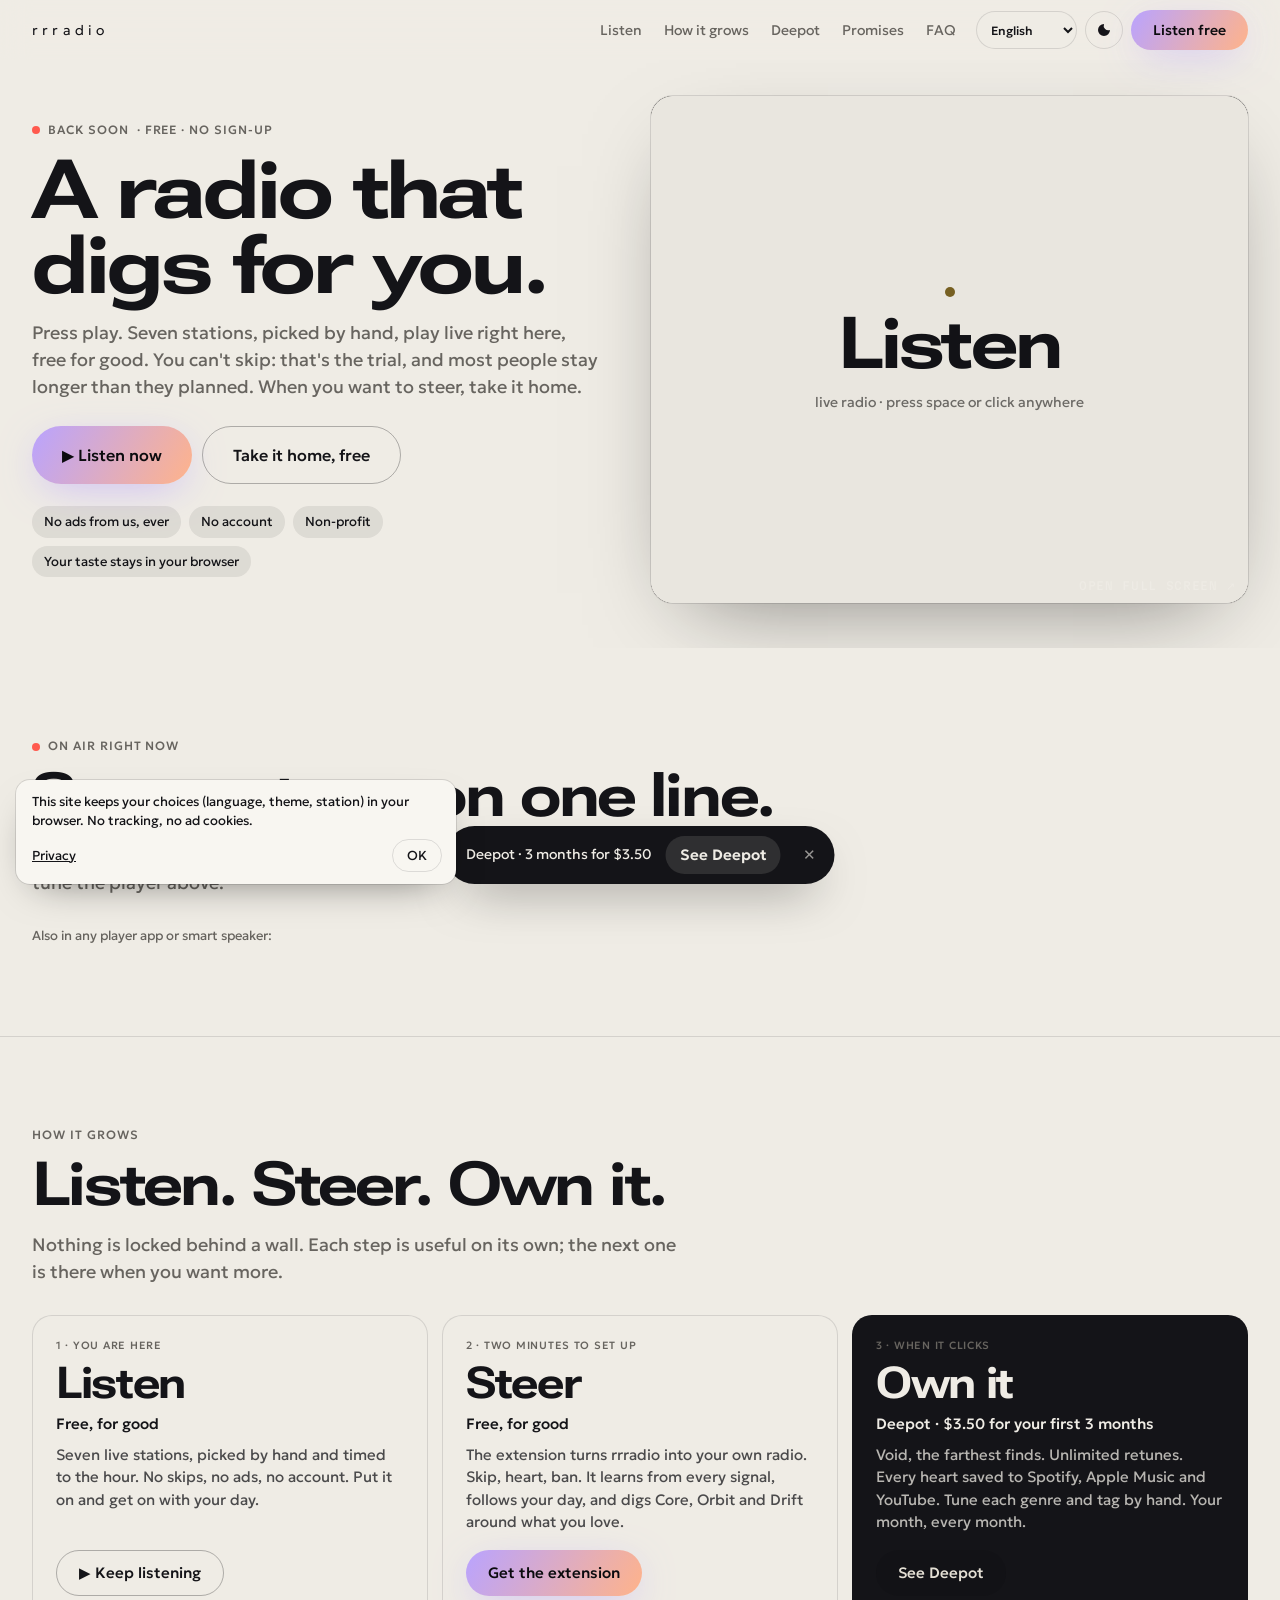
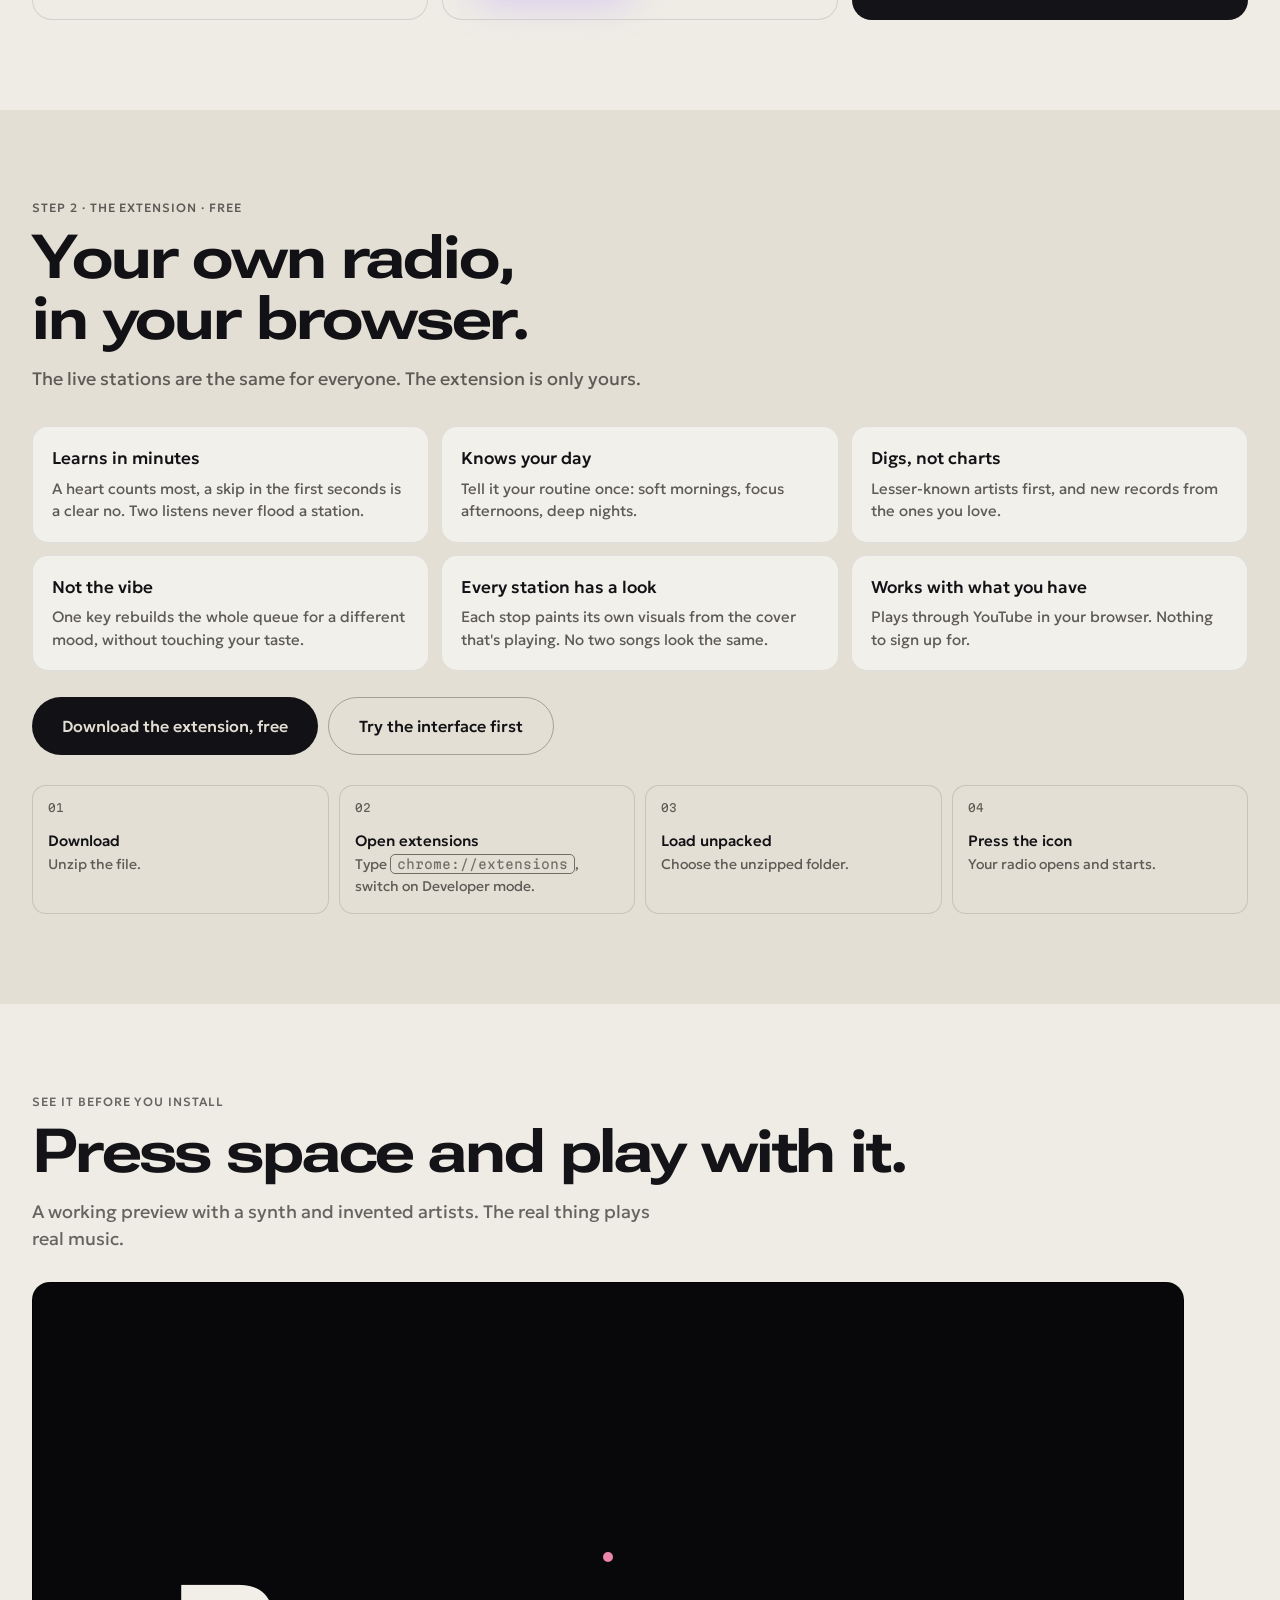
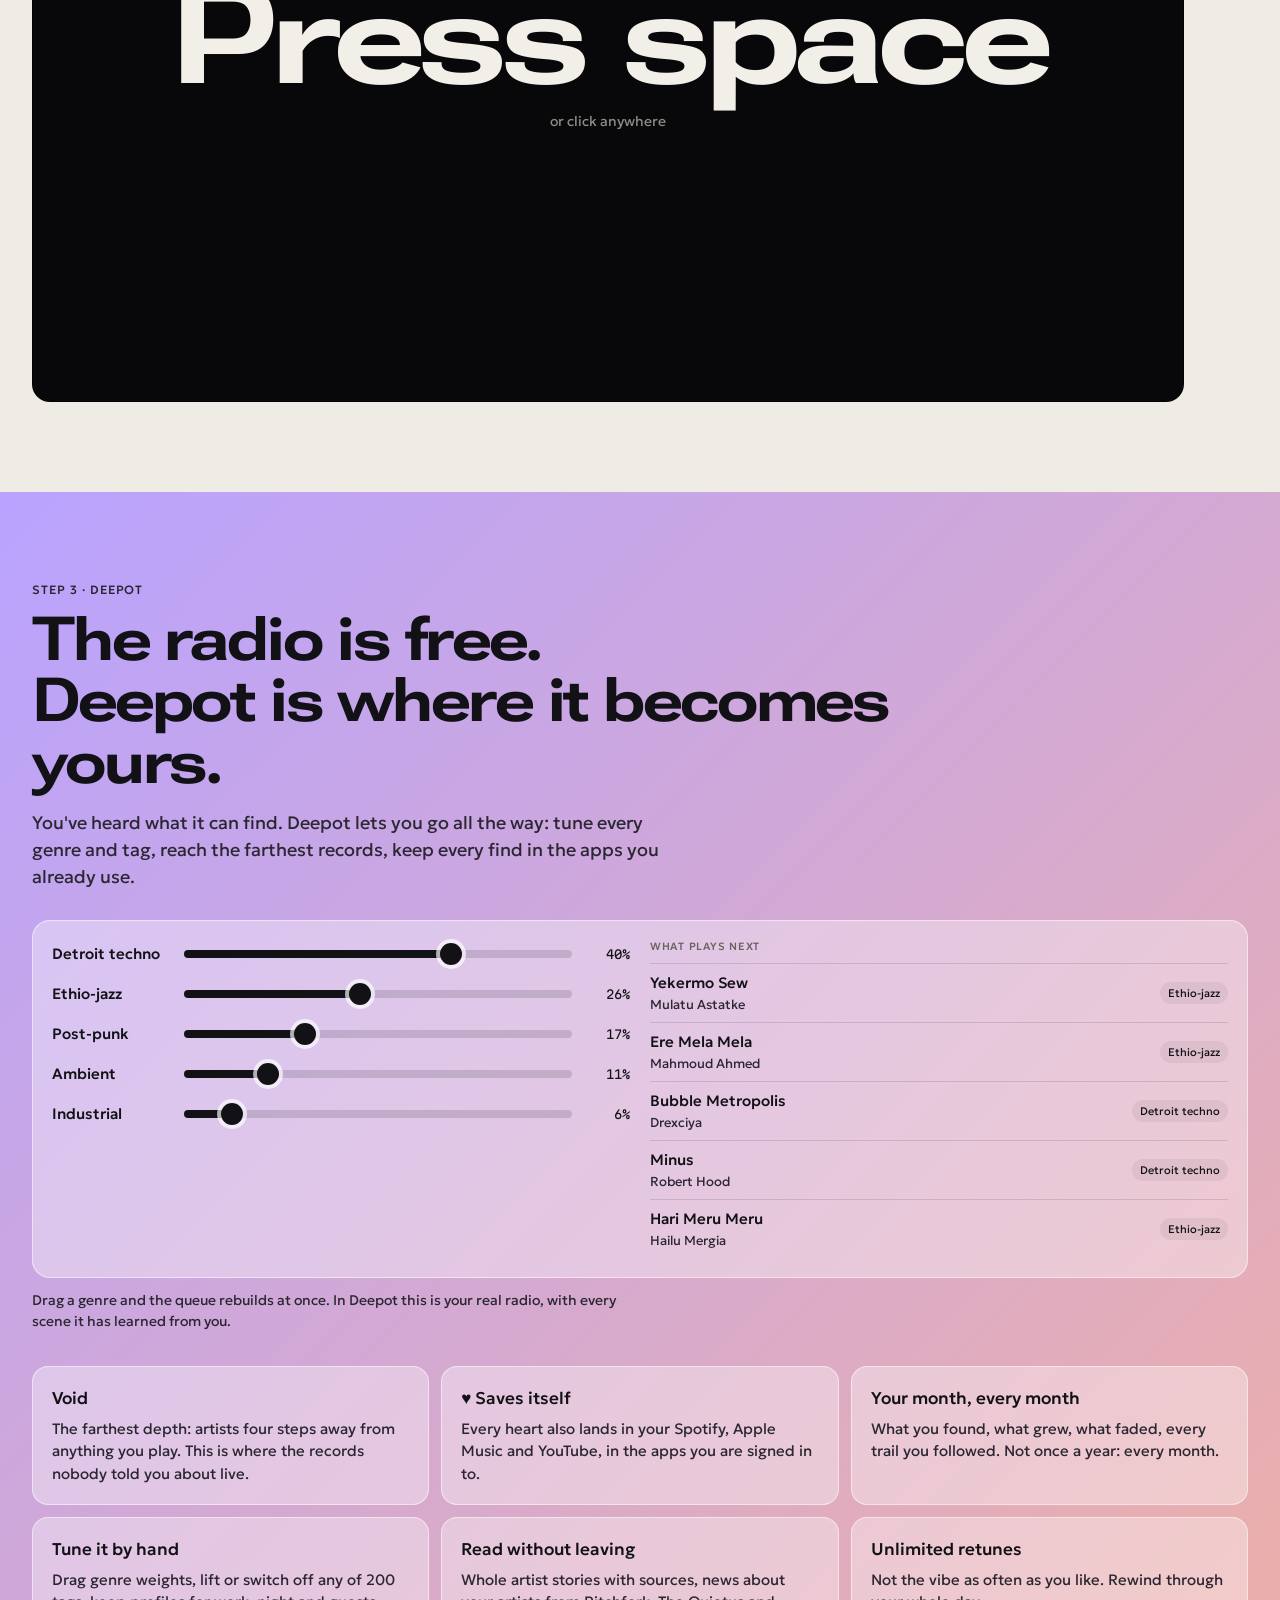
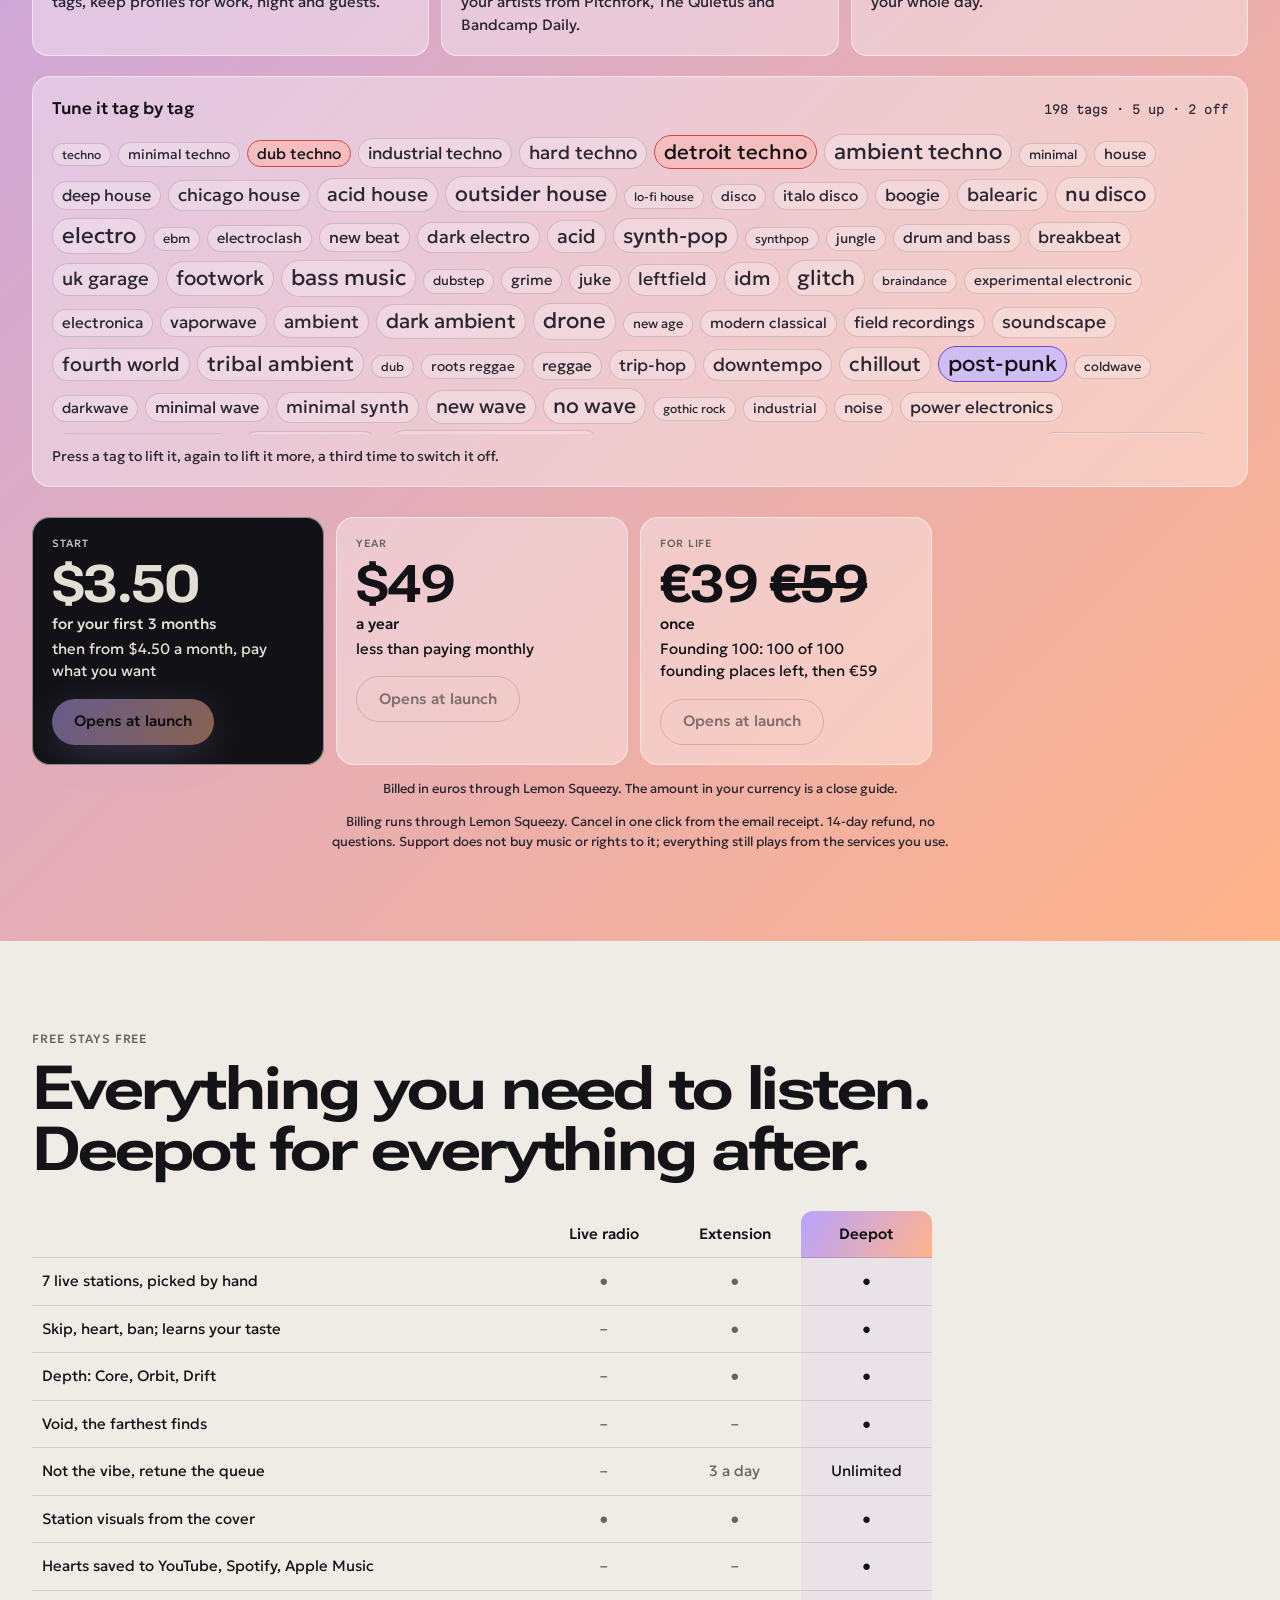
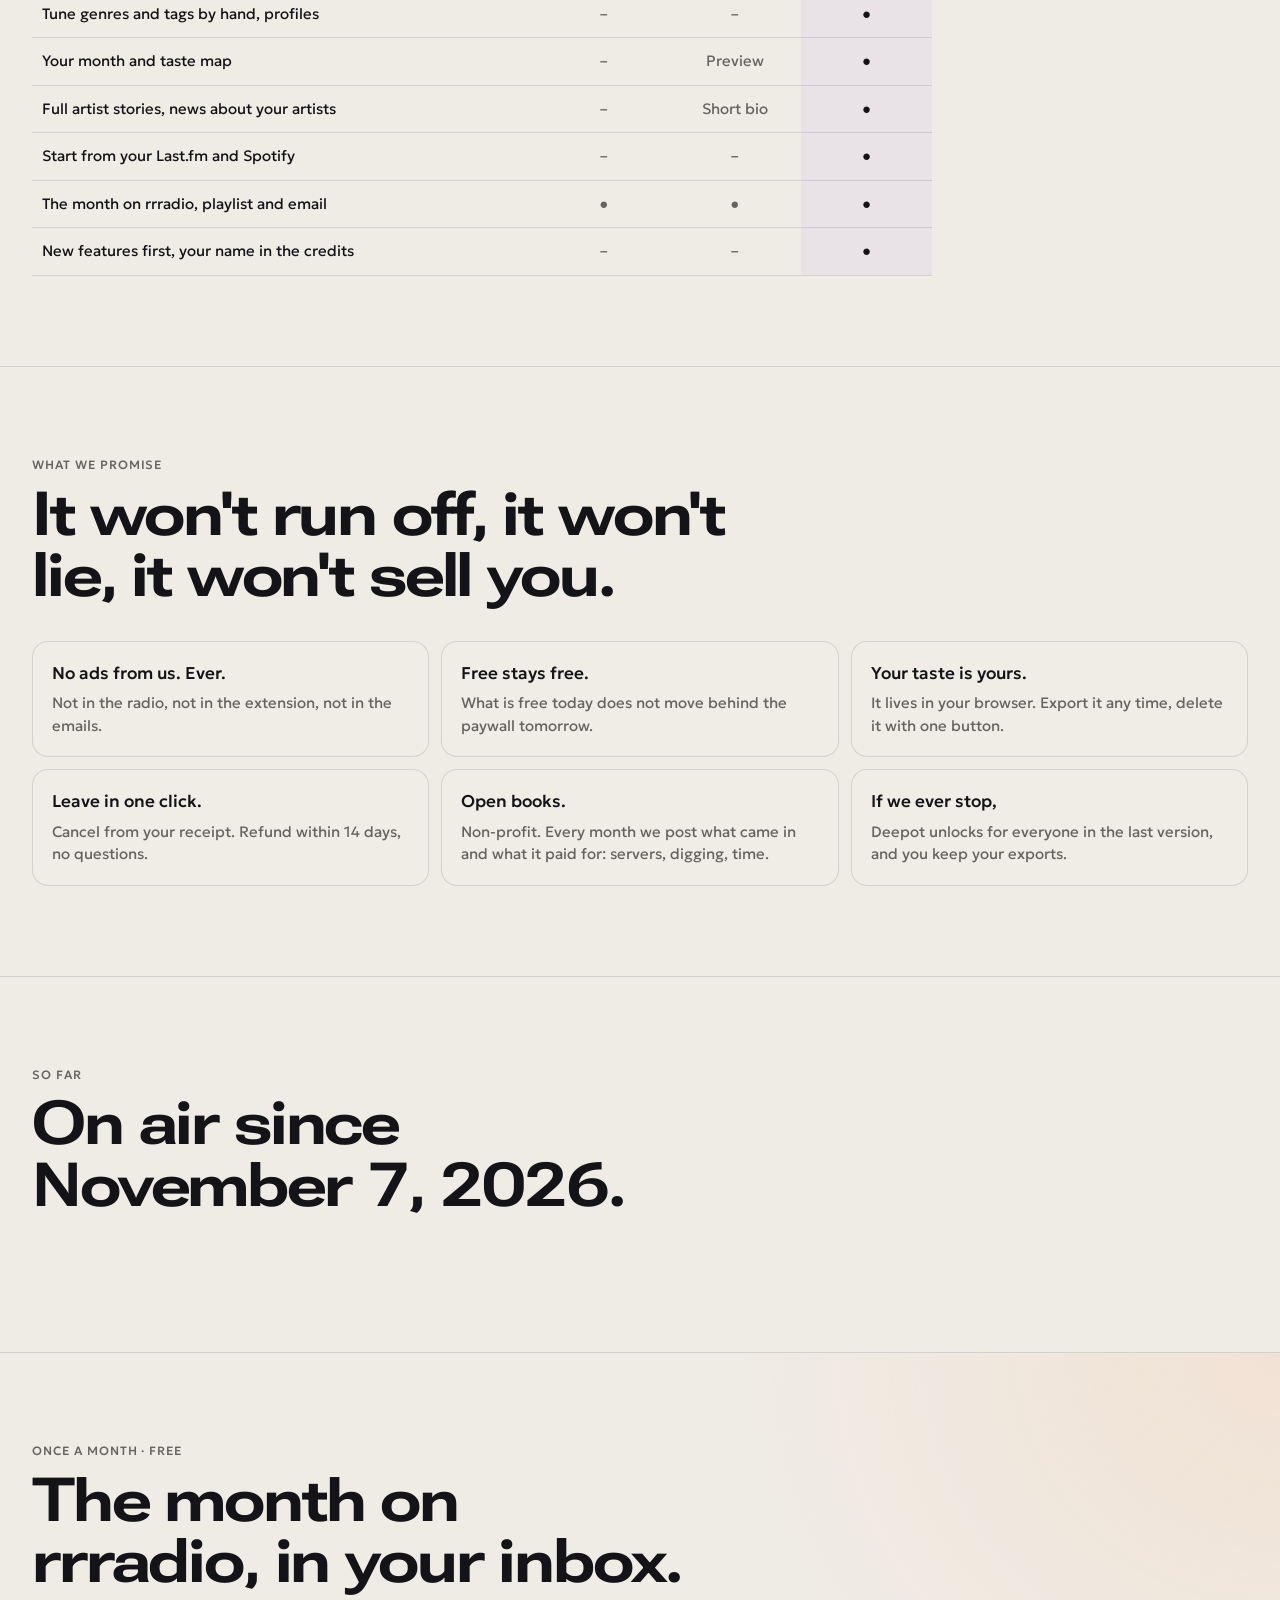
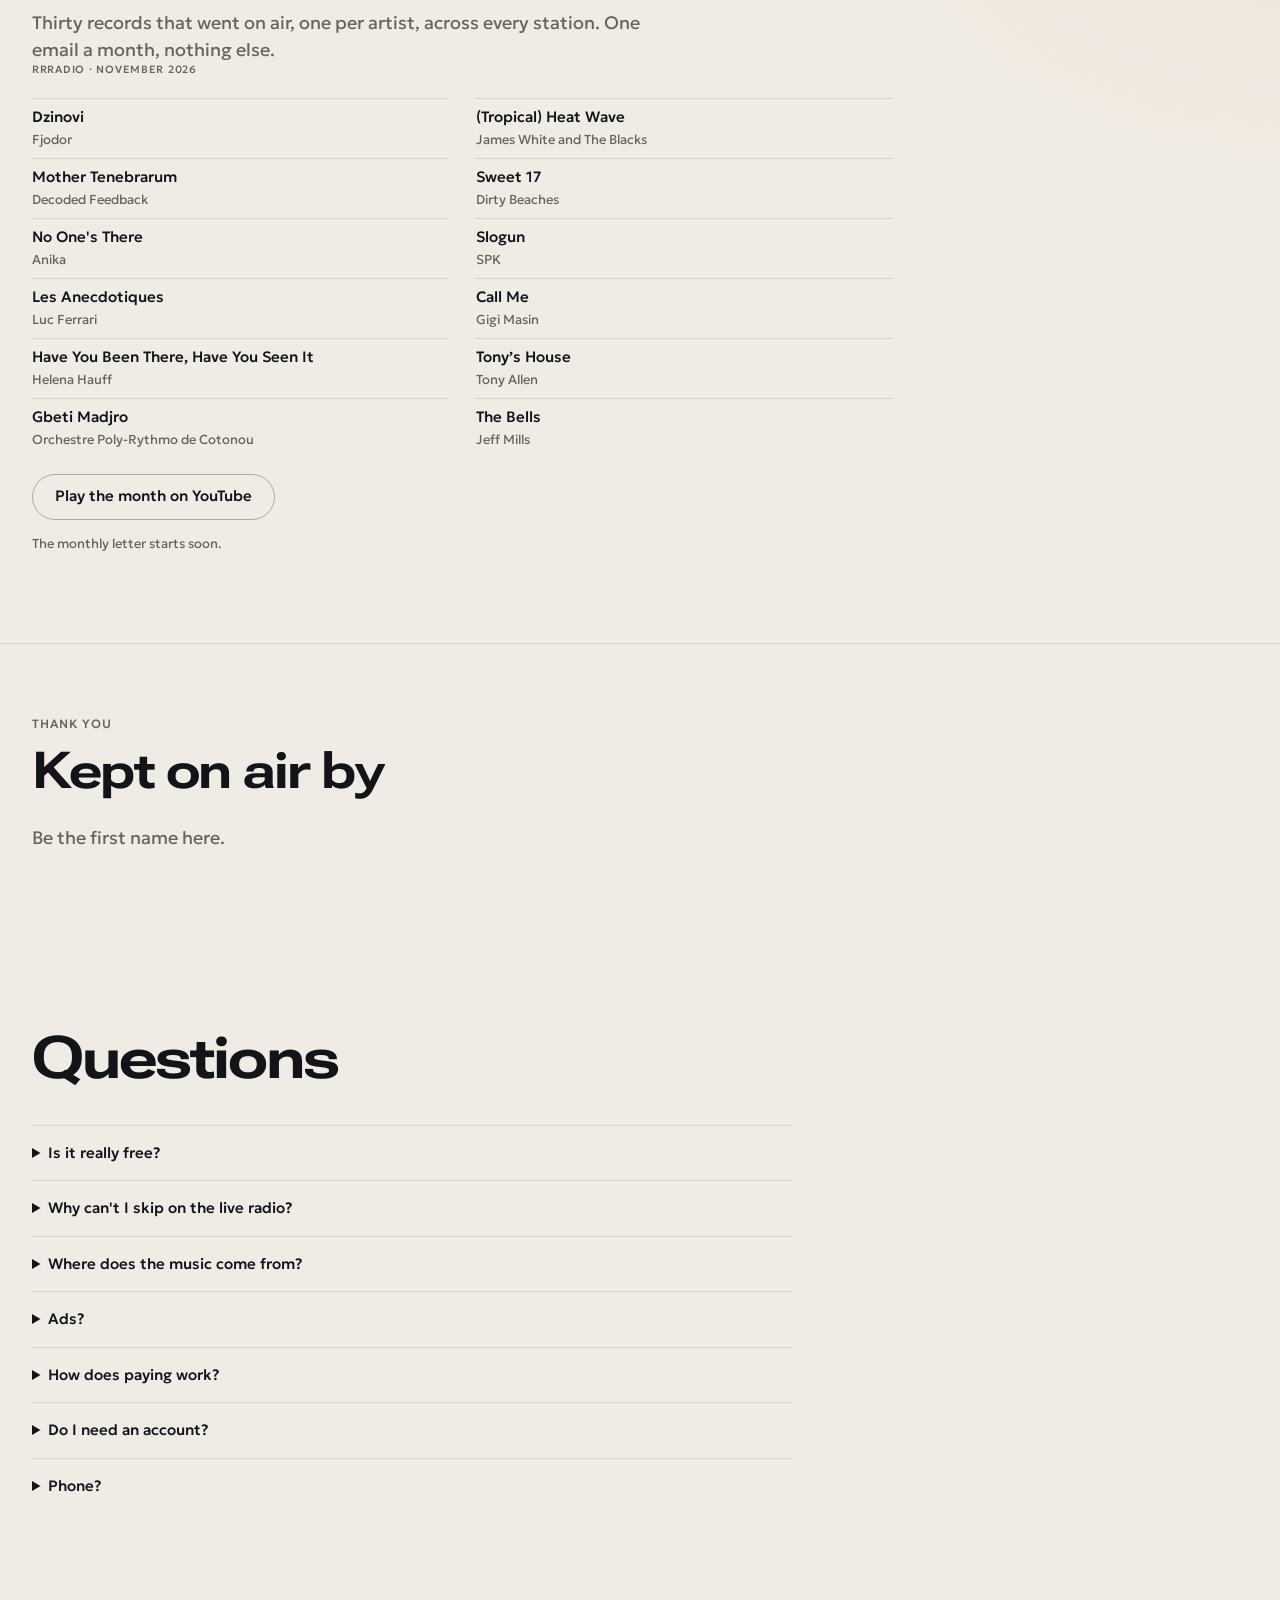
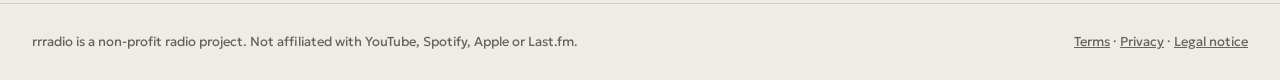
==== index.html @ d8464279 "New identity: rings-behind-rrr logo, animated wordmark, new icons" ====
<!doctype html>
<html lang="en">
<head>
<meta charset="utf-8">
<meta name="viewport" content="width=device-width,initial-scale=1,viewport-fit=cover">
<title>rrradio · a radio that digs for you</title>
<meta name="description" content="Press play: seven live stations, picked by hand, free forever. When you want to steer, take it home. No ads from us, no account, non-profit.">
<meta property="og:title" content="rrradio · learrrns what you yearn for">
<meta property="og:description" content="Seven free live stations, chosen by hand. A free browser radio that learns your taste.">
<meta property="og:image" content="icon.png">
<meta name="theme-color" content="#08080a">
<link rel="canonical" href="https://rrrd.io/">
<meta property="og:url" content="https://rrrd.io/">
<meta name="apple-mobile-web-app-capable" content="yes">
<meta name="apple-mobile-web-app-status-bar-style" content="black-translucent">
<link rel="manifest" href="manifest.webmanifest">
<link rel="icon" href="icon.svg" type="image/svg+xml">
<link rel="apple-touch-icon" href="icon.png">
<link rel="preconnect" href="https://fonts.googleapis.com">
<link rel="preconnect" href="https://fonts.gstatic.com" crossorigin>
<link rel="stylesheet" href="https://fonts.googleapis.com/css2?family=Roboto+Flex:wdth,wght@100..151,400..800&family=Geologica:wght@300..500&family=Martian+Mono:wdth,wght@75,400&display=swap">
<link rel="stylesheet" href="app.css">
<link rel="stylesheet" href="site.css?v=6">
<script src="config.js"></script>
<script>/* theme before paint: the stored choice, else the system */try{const t=localStorage.getItem("rr-theme");if(t)document.documentElement.dataset.theme=t;const light=t?t==="light":matchMedia("(prefers-color-scheme: light)").matches;if(localStorage.getItem("rr-day")===null)localStorage.setItem("rr-day",light?"1":"0")}catch{}</script>
</head>
<body>
<div id="glow" aria-hidden="true"></div>
<header class="top">
  <a class="logo rlogo" href="#" aria-label="rrradio" data-rrlogo>rrradio</a>
  <nav class="links"><a href="#listen">Listen</a><a href="#ladder">How it grows</a><a href="#depot">Deepot</a><a href="#promises">Promises</a><a href="#faq">FAQ</a></nav>
  <div class="topr"><select class="lang" id="lang" aria-label="Language"></select><button class="tgl" id="theme" type="button" aria-label="Light or dark"><svg viewBox="0 0 24 24"><path d="M12 3a9 9 0 1 0 9 9 7 7 0 0 1-9-9z"/></svg></button><a class="btn hot" href="#listen" id="ctatop">Listen free</a></div>
</header>

<section class="hero hero2" id="listen">
  <div class="pitch">
    <p class="eyebrow"><span class="dot"></span><span id="livec">Live now</span><span> · free · no sign-up</span></p>
    <h1>A radio that<br>digs for you.</h1>
    <p class="lede">Press play. Seven stations, picked by hand, play live right here, free for good. You can't skip: that's the trial, and most people stay longer than they planned. When you want to steer, take it home.</p>
    <div class="cta">
      <a class="btn hot big" href="#player" id="hplay">▶ Listen now</a>
      <a class="btn ghost big" href="downloads/rrradio-extension.zip" download>Take it home, free</a>
    </div>
    <ul class="trust"><li>No ads from us, ever</li><li>No account</li><li>Non-profit</li><li>Your taste stays in your browser</li></ul>
  </div>
  <div class="device" id="player"><iframe id="pf" src="radio/" title="rrradio live player" allow="autoplay; fullscreen"></iframe><a class="full" href="radio/" target="_blank" rel="noopener">Open full screen ↗</a></div>
</section>

<section class="stations" id="stations">
  <div class="head"><p class="eyebrow"><span class="dot"></span>On air right now</p><h2>Seven stops on one line.</h2><p class="lede">From the arrivals hall to the depot at the end of the line. Press a stop to tune the player above.</p></div>
  <ol class="metro" id="cards"></ol>
  <p class="also">Also in any player app or smart speaker: <span id="plsinline"></span></p>
</section>

<section class="ladder" id="ladder">
  <div class="head"><p class="eyebrow">How it grows</p><h2>Listen. Steer. Own it.</h2><p class="lede">Nothing is locked behind a wall. Each step is useful on its own; the next one is there when you want more.</p></div>
  <div class="steps3">
    <div><span class="lb">1 · You are here</span><b>Listen</b><em>Free, for good</em><p>Seven live stations, picked by hand and timed to the hour. No skips, no ads, no account. Put it on and get on with your day.</p><a class="btn ghost" href="#listen">▶ Keep listening</a></div>
    <div><span class="lb">2 · Two minutes to set up</span><b>Steer</b><em>Free, for good</em><p>The extension turns rrradio into your own radio. Skip, heart, ban. It learns from every signal, follows your day, and digs Core, Orbit and Drift around what you love.</p><a class="btn hot" href="downloads/rrradio-extension.zip" download>Get the extension</a></div>
    <div class="hl"><span class="lb">3 · When it clicks</span><b>Own it</b><em>Deepot · €3 for your first 3 months</em><p>Void, the farthest finds. Unlimited retunes. Every heart saved to Spotify, Apple Music and YouTube. Tune each genre and tag by hand. Your month, every month.</p><a class="btn dark" href="#depot">See Deepot</a></div>
  </div>
</section>

<section class="ext" id="extension">
  <div class="head"><p class="eyebrow">Step 2 · the extension · free</p><h2>Your own radio, in your browser.</h2><p class="lede">The live stations are the same for everyone. The extension is only yours.</p></div>
  <div class="grid">
    <div><b>Learns in minutes</b><span>A heart counts most, a skip in the first seconds is a clear no. Two listens never flood a station.</span></div>
    <div><b>Knows your day</b><span>Tell it your routine once: soft mornings, focus afternoons, deep nights.</span></div>
    <div><b>Digs, not charts</b><span>Lesser-known artists first, and new records from the ones you love.</span></div>
    <div><b>Not the vibe</b><span>One key rebuilds the whole queue for a different mood, without touching your taste.</span></div>
    <div><b>Every station has a look</b><span>Each stop paints its own visuals from the cover that's playing. No two songs look the same.</span></div>
    <div><b>Works with what you have</b><span>Plays through YouTube in your browser. Nothing to sign up for.</span></div>
  </div>
  <div class="cta"><a class="btn dark big" href="downloads/rrradio-extension.zip" download>Download the extension, free</a><a class="btn ghostdark big" href="#try">Try the interface first</a></div>
  <ol class="steps">
    <li><b>Download</b><span>Unzip the file.</span></li>
    <li><b>Open extensions</b><span>Type <code>chrome://extensions</code>, switch on Developer mode.</span></li>
    <li><b>Load unpacked</b><span>Choose the unzipped folder.</span></li>
    <li><b>Press the icon</b><span>Your radio opens and starts.</span></li>
  </ol>
</section>

<section class="try" id="try">
  <div class="head"><p class="eyebrow">See it before you install</p><h2>Press space and play with it.</h2><p class="lede">A working preview with a synth and invented artists. The real thing plays real music.</p></div>
  <div class="frame"><iframe src="demo.html" title="rrradio preview" loading="lazy" allow="autoplay"></iframe></div>
</section>

<section class="depot" id="depot">
  <div class="head"><p class="eyebrow">Step 3 · Deepot</p><h2>The radio is free.<br>Deepot is where it becomes yours.</h2><p class="lede">You've heard what it can find. Deepot lets you go all the way: tune every genre and tag, reach the farthest records, keep every find in the apps you already use.</p></div>
  <div class="tune">
    <div class="sliders" id="tsl"></div>
    <div class="tq"><p class="lb">What plays next</p><ol id="tqo"></ol></div>
  </div>
  <p class="tnote">Drag a genre and the queue rebuilds at once. In Deepot this is your real radio, with every scene it has learned from you.</p>
  <div class="grid">
    <div><b>Void</b><span>The farthest depth: artists four steps away from anything you play. This is where the records nobody told you about live.</span></div>
    <div><b>♥ Saves itself</b><span>Every heart also lands in your Spotify, Apple Music and YouTube, in the apps you are signed in to.</span></div>
    <div><b>Your month, every month</b><span>What you found, what grew, what faded, every trail you followed. Not once a year: every month.</span></div>
    <div><b>Tune it by hand</b><span>Drag genre weights, lift or switch off any of 200 tags, keep profiles for work, night and guests.</span></div>
    <div><b>Read without leaving</b><span>Whole artist stories with sources, news about your artists from Pitchfork, The Quietus and Bandcamp Daily.</span></div>
    <div><b>Unlimited retunes</b><span>Not the vibe as often as you like. Rewind through your whole day.</span></div>
  </div>
  <div class="tagdemo">
    <div class="tdh"><b>Tune it tag by tag</b><span id="tdc"></span></div>
    <div class="cloud" id="tcl"></div>
    <p class="tnote">Press a tag to lift it, again to lift it more, a third time to switch it off.</p>
  </div>
  <div class="prices">
    <div class="pr hl"><span class="lb">Start</span><b>€3</b><em>for your first 3 months</em><span>then from €3 a month, pay what you want</span><a class="btn hot" data-buy="start" href="#depot">Start for €3</a></div>
    <div class="pr"><span class="lb">Year</span><b>€36</b><em>a year</em><span>three months free compared to monthly</span><a class="btn ghostdark" data-buy="year" href="#depot">Take the year</a></div>
    <div class="pr"><span class="lb">For life</span><b id="lifep">€59</b><em>once</em><span id="foundn">Founding 100: the first hundred pay €39</span><a class="btn ghostdark" data-buy="life" href="#depot">Once, for good</a></div>
  </div>
  <p class="fine center needc" hidden>Can't spare €3 right now? Write to <span class="sel contact"></span> and we'll send you a key. No questions, no proof.</p>
    <p class="fine center" id="pnote">Billed in euros through Lemon Squeezy. The amount in your currency is a close guide.</p>
  <p class="fine center" id="pbill">Billing runs through Lemon Squeezy. Cancel in one click from the email receipt. 14-day refund, no questions. Support does not buy music or rights to it; everything still plays from the services you use.</p>
</section>

<section class="compare" id="compare">
  <div class="head"><p class="eyebrow">Free stays free</p><h2>Everything you need to listen. Deepot for everything after.</h2></div>
  <table class="cmp">
    <thead><tr><th></th><th>Live radio</th><th>Extension</th><th class="d">Deepot</th></tr></thead>
    <tbody>
      <tr><td>7 live stations, picked by hand</td><td>●</td><td>●</td><td class="d">●</td></tr>
      <tr><td>Skip, heart, ban; learns your taste</td><td>–</td><td>●</td><td class="d">●</td></tr>
      <tr><td>Depth: Core, Orbit, Drift</td><td>–</td><td>●</td><td class="d">●</td></tr>
      <tr><td>Void, the farthest finds</td><td>–</td><td>–</td><td class="d">●</td></tr>
      <tr><td>Not the vibe, retune the queue</td><td>–</td><td>3 a day</td><td class="d">Unlimited</td></tr>
      <tr><td>Station visuals from the cover</td><td>●</td><td>●</td><td class="d">●</td></tr>
      <tr><td>Hearts saved to YouTube, Spotify, Apple Music</td><td>–</td><td>–</td><td class="d">●</td></tr>
      <tr><td>Tune genres and tags by hand, profiles</td><td>–</td><td>–</td><td class="d">●</td></tr>
      <tr><td>Your month and taste map</td><td>–</td><td>Preview</td><td class="d">●</td></tr>
      <tr><td>Full artist stories, news about your artists</td><td>–</td><td>Short bio</td><td class="d">●</td></tr>
      <tr><td>Start from your Last.fm and Spotify</td><td>–</td><td>–</td><td class="d">●</td></tr>
      <tr><td>The month on rrradio, playlist and email</td><td>●</td><td>●</td><td class="d">●</td></tr>
      <tr><td>New features first, your name in the credits</td><td>–</td><td>–</td><td class="d">●</td></tr>
    </tbody>
  </table>
</section>

<section class="promises" id="promises">
  <div class="head"><p class="eyebrow">What we promise</p><h2>It won't run off, it won't lie, it won't sell you.</h2></div>
  <div class="grid">
    <div><b>No ads from us. Ever.</b><span>Not in the radio, not in the extension, not in the emails.</span></div>
    <div><b>Free stays free.</b><span>What is free today does not move behind the paywall tomorrow.</span></div>
    <div><b>Your taste is yours.</b><span>It lives in your browser. Export it any time, delete it with one button.</span></div>
    <div><b>Leave in one click.</b><span>Cancel from your receipt. Refund within 14 days, no questions.</span></div>
    <div><b>Open books.</b><span>Non-profit. Every month we post what came in and what it paid for: servers, digging, time.</span></div>
    <div><b>If we ever stop,</b><span>Deepot unlocks for everyone in the last version, and you keep your exports.</span></div>
  </div>
</section>

<section class="proof" id="proof">
  <div class="head"><p class="eyebrow">So far</p><h2 id="proofh">On air since 7 November 2026.</h2></div>
  <div class="stats" id="stats"></div>
  <div class="quotes" id="quotes" hidden></div>
</section>

<section class="shared" id="shared" hidden>
  <p class="eyebrow"><span class="dot"></span>A station was shared with you</p>
  <h2 id="shn">A friend's station</h2>
  <div class="shg" id="shg"></div>
  <p class="lede" id="sha"></p>
  <div class="cta"><a class="btn hot big" href="downloads/rrradio-extension.zip" download>Take this station home, free</a></div>
</section>

<section class="mail" id="mail">
  <div class="head"><p class="eyebrow">Once a month · free</p><h2>The month on rrradio, in your inbox.</h2><p class="lede">Thirty records that went on air, one per artist, across every station. One email a month, nothing else.</p></div>
  <div id="monthbox" class="monthbox"></div>
  <form class="mailf" id="mailf" method="post" target="_blank"><input type="email" name="email" placeholder="you@mail.com" required aria-label="Email"><button class="btn hot big" type="submit">Send me the month</button></form>
  <p class="fine" id="mailnote">We use your address only for this letter. Unsubscribe in one click.</p>
</section>

<section class="thanks" id="thanks">
  <p class="eyebrow">Thank you</p>
  <h2>Kept on air by</h2>
  <p class="names" id="names">Be the first name here.</p>
</section>

<section class="faq" id="faq">
  <h2>Questions</h2>
  <details><summary>Is it really free?</summary><p>Yes. The seven live stations and the extension are free for good. Deepot is optional, for people who want to go all the way.</p></details>
  <details><summary>Why can't I skip on the live radio?</summary><p>Because it's radio: one feed for everyone, picked by hand. Skips, hearts and your own taste live in the free extension.</p></details>
  <details><summary>Where does the music come from?</summary><p>The extension plays from YouTube in your own browser. The live stations play a hand-picked selection. rrradio does not sell music.</p></details>
  <details><summary>Ads?</summary><p>rrradio never adds ads of its own. The personal radio plays through YouTube, so YouTube decides what ads you see; with YouTube Premium there are none.</p></details>
  <details><summary>How does paying work?</summary><p>Through Lemon Squeezy, which handles cards, PayPal and VAT. You get a key by email; paste it into the extension once. Cancel from the receipt, refund within 14 days.</p></details>
  <details class="needc" hidden><summary>I can't afford it.</summary><p>Write to <span class="sel contact"></span> and we'll send a key. We mean it.</p></details>
  <details><summary>Do I need an account?</summary><p>No. Your taste stays in your browser.</p></details>
  <details><summary>Phone?</summary><p>The live stations work in any phone browser; add the page to your home screen and it opens like an app. The personal radio needs a desktop browser for now.</p></details>
</section>

<div class="nudge" id="nudge" role="status"><span id="nudget">Deepot · 3 months for €3</span><a href="#depot" id="nudgea">See Deepot</a><button type="button" id="nudgex" aria-label="Not now">✕</button></div>
<footer class="foot"><span>rrradio is a non-profit radio project. Not affiliated with YouTube, Spotify, Apple or Last.fm.</span><span><a href="terms.html">Terms</a> · <a href="privacy.html">Privacy</a> · <a href="imprint.html">Legal notice</a></span></footer>
<div class="store" id="store" hidden><span id="storet">This site keeps your choices (language, theme, station) in your browser. No tracking, no ad cookies.</span><a href="privacy.html" id="storel">Privacy</a><button type="button" id="storeok">OK</button></div>
<script>/* a notice, not a consent wall: nothing here needs consent, but people should know */try{if(!localStorage.getItem("rr-ok")){const b=document.getElementById("store");b.hidden=false;document.getElementById("storeok").onclick=()=>{b.hidden=true;try{localStorage.setItem("rr-ok","1")}catch{}}}}catch{}</script>

<script>
/* live data from the radio: station cards, listeners, numbers that are true */
const RB = ((window.IRR && IRR.radio) || "").replace(/\/$/, ""), escH = t => String(t).replace(/[&<>"']/g, c => "&#" + c.charCodeAt(0) + ";");
const HUES = [192, 152, 36, 318, 96, 18, 40], pf = document.getElementById("pf");
async function onAir() {
  let d; try { d = await fetch(RB + "/api/stations", { cache: "no-store" }).then(r => r.json()) } catch { document.getElementById("livec").textContent = "Back soon"; return }
  const L = d.stations.reduce((a, s) => a + (s.listeners || 0), 0);
  /* listener numbers only once they are worth showing */ const SHOWN = L >= 25; window.LIVE = L; document.getElementById("livec").textContent = SHOWN ? ((window.T && T("live.n")) || "{n} listening now").replace("{n}", L) : ((window.T && T("live.now")) || "Live now");
  const TT = window.T || (k => null);
  document.getElementById("cards").innerHTML = d.stations.map((s, i) => `<li><button class="stop" data-id="${s.id}" style="--h:${HUES[i % 7]}"><i class="dot"></i>${s.now && s.now.cover ? `<img src="${RB}/api/cover/${s.now.id}" alt="" loading="lazy">` : `<span class="ph"></span>`}
    <span class="tx"><span class="nm"><sup>${String(i + 1).padStart(2, "0")}</sup>${escH(s.name)}</span><span class="np">${s.now ? `<i>${TT("st.now") || "Now"}</i>${escH(s.now.artist)} — ${escH(s.now.title)}` : (TT("st.off") || "Off air")}</span></span><span class="go">${TT("st.tune") || "Tune in"}</span></button></li>`).join("");
  document.getElementById("plsinline").innerHTML = d.stations.map(s => `<a href="${RB}/listen/${s.id}.m3u">${escH(s.name)}</a>`).join(" · ");
  const days = Math.max(1, Math.round((Date.now() - Date.UTC(2026, 10, 7)) / 864e5));
  const artists = new Set(d.stations.flatMap(s => [s.now, ...(s.next || [])].filter(Boolean).map(t => t.artist)));
  document.getElementById("stats").innerHTML = [[d.stations.length, "stations on one line", 0], [days, days === 1 ? "day on air" : "days on air", 1], ...(SHOWN ? [[L, "listening right now", 2]] : []), [artists.size, "artists on air in the next hour", 3], ["0", "ads, ever", 4]].map(([n, t, k]) => `<div><b>${n}</b><span>${(window.T && T("stats." + k)) || t}</span></div>`).join("") }
document.getElementById("cards").addEventListener("click", e => { const b = e.target.closest(".stop"); if (!b) return; pf.contentWindow.location.hash = b.dataset.id; document.getElementById("listen").scrollIntoView({ behavior: "smooth" }) });
onAir(); setInterval(onAir, 30000);
/* checkout links come from config.js once the Lemon Squeezy store is live */
const BUY = (window.IRR && IRR.buy) || {};
document.querySelectorAll("[data-buy]").forEach(a => { const u = BUY[a.dataset.buy]; if (u) { a.href = u; a.target = "_blank"; a.rel = "noopener" } else { a.textContent = "Opens at launch"; a.classList.add("soon") } });
/* the Founding 100 counter is the real number of founding supporters */
fetch("supporters.json", { cache: "no-store" }).then(r => r.ok ? r.json() : []).then(L => {
  if (L.length) document.getElementById("names").textContent = L.join(" · ");
  const left = 100 - ((window.IRR && IRR.founding) || 0);
  if (left > 0) { document.getElementById("lifep").innerHTML = "€39 <s>€59</s>"; document.getElementById("foundn").textContent = `Founding 100: ${left} of 100 founding places left, then €59`; if (BUY.founding) document.querySelector('[data-buy="life"]').href = BUY.founding } }).catch(() => { });
/* contact address from config.js; lines that need it stay hidden until it exists */
if (window.IRR && IRR.contact) { document.querySelectorAll(".contact").forEach(e => e.textContent = IRR.contact); document.querySelectorAll(".needc").forEach(e => e.hidden = false) }
/* listener quotes: shown only when real ones exist in quotes.json */
fetch("quotes.json", { cache: "no-store" }).then(r => r.ok ? r.json() : []).then(Q => { if (!Q.length) return; const q = document.getElementById("quotes"); q.innerHTML = Q.map(x => `<figure><blockquote>${escH(x.q)}</blockquote><figcaption>${escH(x.who)}</figcaption></figure>`).join(""); q.hidden = false }).catch(() => { });
document.getElementById("hplay").addEventListener("click", e => { e.preventDefault(); document.getElementById("player").scrollIntoView({ behavior: "smooth", block: "center" }); pf.focus() });
</script>
<script>
/* the tag-weights demo: a few genres, a pool of records, the queue follows the sliders */
const TG = [["Detroit techno", 70, ["Drexciya · Bubble Metropolis","Robert Hood · Minus","Model 500 · No UFO's","Jeff Mills · The Bells"]],
  ["Ethio-jazz", 45, ["Mulatu Astatke · Yekermo Sew","Mahmoud Ahmed · Ere Mela Mela","Hailu Mergia · Hari Meru Meru"]],
  ["Post-punk", 30, ["Wire · Outdoor Miner","This Heat · Health and Efficiency","The Raincoats · Fairytale in the Supermarket"]],
  ["Ambient", 20, ["Hiroshi Yoshimura · Blink","Gigi Masin · Clouds","Harold Budd · First Light"]],
  ["Industrial", 10, ["Throbbing Gristle · Hamburger Lady","Coil · Love's Secret Domain","SPK · Slogun"]]];
const tsl = document.getElementById("tsl"), tqo = document.getElementById("tqo");
if (tsl) {
  tsl.innerHTML = TG.map(([n, v], i) => `<label><span>${n}</span><input type="range" min="0" max="100" value="${v}" data-i="${i}"><b>${v}</b></label>`).join("");
  let seed = 7; const rnd = () => (seed = (seed * 9301 + 49297) % 233280) / 233280;
  const draw = () => {
    const w = [...tsl.querySelectorAll("input")].map(x => +x.value), sum = w.reduce((a, b) => a + b, 0) || 1, used = {};
    tsl.querySelectorAll("label").forEach((l, i) => { l.querySelector("b").textContent = Math.round(w[i] / sum * 100) + "%"; l.style.setProperty("--p", w[i] / 100) });
    seed = 7; const out = [];
    for (let n = 0; n < 6; n++) { let r = rnd() * sum, i = 0; while (i < w.length - 1 && (r -= w[i]) > 0) i++; if (!w[i]) continue; const pool = TG[i][2], k = (used[i] = (used[i] || 0) + 1) - 1; if (k < pool.length) out.push([TG[i][0], pool[k]]) }
    tqo.innerHTML = out.map(([g, t]) => `<li><b>${t.split(" · ")[1]}</b><span>${t.split(" · ")[0]}</span><i>${g}</i></li>`).join("") || "<li><span>Turn something up</span></li>";
  };
  tsl.addEventListener("input", draw); draw();
}
</script>
<script>
/* the tag cloud demo: every tag the radio knows */
const TAGS = [["techno", "techno"], ["techno", "minimal techno"], ["techno", "dub techno"], ["techno", "industrial techno"], ["techno", "hard techno"], ["techno", "detroit techno"], ["techno", "ambient techno"], ["techno", "minimal"], ["house", "house"], ["house", "deep house"], ["house", "chicago house"], ["house", "acid house"], ["house", "outsider house"], ["house", "lo-fi house"], ["house", "disco"], ["house", "italo disco"], ["house", "boogie"], ["house", "balearic"], ["house", "nu disco"], ["electro", "electro"], ["electro", "ebm"], ["electro", "electroclash"], ["electro", "new beat"], ["electro", "dark electro"], ["electro", "acid"], ["electro", "synth-pop"], ["electro", "synthpop"], ["bass", "jungle"], ["bass", "drum and bass"], ["bass", "breakbeat"], ["bass", "uk garage"], ["bass", "footwork"], ["bass", "bass music"], ["bass", "dubstep"], ["bass", "grime"], ["bass", "juke"], ["bass", "leftfield"], ["idm", "idm"], ["idm", "glitch"], ["idm", "braindance"], ["idm", "experimental electronic"], ["idm", "electronica"], ["idm", "vaporwave"], ["ambient", "ambient"], ["ambient", "dark ambient"], ["ambient", "drone"], ["ambient", "new age"], ["ambient", "modern classical"], ["ambient", "field recordings"], ["ambient", "soundscape"], ["ambient", "fourth world"], ["ambient", "tribal ambient"], ["dub", "dub"], ["dub", "roots reggae"], ["dub", "reggae"], ["dub", "trip-hop"], ["dub", "downtempo"], ["dub", "chillout"], ["wave", "post-punk"], ["wave", "coldwave"], ["wave", "darkwave"], ["wave", "minimal wave"], ["wave", "minimal synth"], ["wave", "new wave"], ["wave", "no wave"], ["wave", "gothic rock"], ["noise", "industrial"], ["noise", "noise"], ["noise", "power electronics"], ["noise", "musique concrete"], ["noise", "avant-garde"], ["noise", "free improvisation"], ["noise", "outsider"], ["noise", "experimental"], ["kraut", "krautrock"], ["kraut", "psychedelic"], ["kraut", "psychedelic rock"], ["kraut", "space rock"], ["kraut", "proto-punk"], ["kraut", "art rock"], ["indie", "shoegaze"], ["indie", "dream pop"], ["indie", "slowcore"], ["indie", "lo-fi"], ["indie", "post-rock"], ["jazz", "jazz"], ["jazz", "spiritual jazz"], ["jazz", "jazz-funk"], ["jazz", "free jazz"], ["jazz", "library music"], ["jazz", "fusion"], ["soul", "soul"], ["soul", "funk"], ["soul", "r&b"], ["soul", "rnb"], ["soul", "boogaloo"], ["soul", "gospel"], ["soul", "neo-soul"], ["afro", "afrobeat"], ["afro", "afrobeats"], ["afro", "highlife"], ["afro", "ethio-jazz"], ["afro", "african"], ["afro", "soukous"], ["afro", "kuduro"], ["afro", "gnawa"], ["afro", "desert blues"], ["latin", "bossa nova"], ["latin", "tropicalia"], ["latin", "cumbia"], ["latin", "samba"], ["latin", "latin"], ["latin", "mpb"], ["latin", "brazilian"], ["east", "cambodian rock"], ["east", "turkish psychedelic"], ["east", "anatolian rock"], ["east", "thai"], ["east", "indonesian"], ["east", "rai"], ["east", "world"], ["east", "arabic"], ["east", "bollywood"], ["hiphop", "hip-hop"], ["hiphop", "hip hop"], ["hiphop", "abstract hip-hop"], ["hiphop", "rap"], ["hiphop", "instrumental hip-hop"], ["hiphop", "cloud rap"], ["hiphop", "trap"], ["hiphop", "drill"], ["hiphop", "boom bap"], ["hiphop", "conscious hip-hop"], ["hiphop", "phonk"], ["hiphop", "lo-fi beats"], ["pop", "pop"], ["pop", "dance-pop"], ["pop", "electropop"], ["pop", "indie pop"], ["pop", "art pop"], ["pop", "k-pop"], ["pop", "j-pop"], ["rock", "rock"], ["rock", "classic rock"], ["rock", "hard rock"], ["rock", "alternative rock"], ["rock", "indie rock"], ["rock", "grunge"], ["rock", "garage rock"], ["rock", "progressive rock"], ["rock", "blues rock"], ["metal", "metal"], ["metal", "heavy metal"], ["metal", "thrash metal"], ["metal", "death metal"], ["metal", "black metal"], ["metal", "doom metal"], ["metal", "nu metal"], ["metal", "metalcore"], ["metal", "progressive metal"], ["metal", "power metal"], ["punk", "punk"], ["punk", "punk rock"], ["punk", "hardcore"], ["punk", "post-hardcore"], ["punk", "emo"], ["punk", "pop punk"], ["rave", "trance"], ["rave", "psytrance"], ["rave", "edm"], ["rave", "big room"], ["rave", "progressive house"], ["rave", "electro house"], ["rave", "tech house"], ["rave", "melodic techno"], ["rave", "hardstyle"], ["rave", "eurodance"], ["rave", "future bass"], ["urbano", "reggaeton"], ["urbano", "latin pop"], ["urbano", "latin trap"], ["urbano", "dembow"], ["urbano", "dancehall"], ["urbano", "salsa"], ["urbano", "bachata"], ["folk", "folk"], ["folk", "indie folk"], ["folk", "singer-songwriter"], ["folk", "country"], ["folk", "americana"], ["folk", "bluegrass"], ["folk", "blues"], ["classical", "classical"], ["classical", "opera"], ["classical", "baroque"], ["classical", "piano"], ["classical", "soundtrack"], ["classical", "film score"]];
const tcl = document.getElementById("tcl");
if (tcl) {
  const hue = k => [...new Set(TAGS.map(t => t[0]))].indexOf(k) * 37 % 360;
  tcl.innerHTML = TAGS.map(([k, t], i) => `<button data-t="${t}" style="--h:${hue(k)};font-size:${(0.8 + ((i * 7919) % 13) / 18).toFixed(2)}em">${t}</button>`).join("");
  const count = () => { const b = [...tcl.children]; document.getElementById("tdc").textContent = `${b.length} tags · ${b.filter(x => x.className.startsWith("up")).length} up · ${b.filter(x => x.className === "off").length} off` };
  tcl.addEventListener("click", e => { const b = e.target.closest("button"); if (!b) return; b.className = b.className === "" ? "up" : b.className === "up" ? "up2" : b.className === "up2" ? "off" : ""; count() });
  ["detroit techno", "ethio-jazz", "post-punk", "dub techno", "gamelan", "spiritual jazz"].forEach(t => { const b = tcl.querySelector(`[data-t="${t}"]`); if (b) b.className = "up" });
  ["edm", "big room"].forEach(t => { const b = tcl.querySelector(`[data-t="${t}"]`); if (b) b.className = "off" });
  count();
}
/* a shared station link: #s=... */
(() => {
  const m = location.hash.match(/#s=([\w-]+)/); if (!m) return;
  let d; try { d = JSON.parse(decodeURIComponent(escape(atob(m[1].replace(/-/g, "+").replace(/_/g, "/"))))) } catch { return }
  const N = { taste: "Cabin", techno: "Techno", house: "House & disco", electro: "Electro & EBM", bass: "Bass & breaks", idm: "IDM", ambient: "Ambient", dub: "Dub & downtempo", wave: "Post-punk & wave", noise: "Noise & avant", kraut: "Kraut & psych", indie: "Dream & shoegaze", jazz: "Jazz & library", soul: "Soul & funk", afro: "African grooves", latin: "Brazil & Latin", east: "Anatolia & Asia", hiphop: "Hip-hop & rap", pop: "Pop", rock: "Rock", metal: "Metal", punk: "Punk & hardcore", rave: "Trance & EDM", urbano: "Reggaeton & Latin pop", folk: "Folk & country", classical: "Classical & score" };
  const e = s => String(s).replace(/[&<>"']/g, c => "&#" + c.charCodeAt(0) + ";");
  document.getElementById("shn").textContent = (d.n ? d.n + "'s" : "A friend's") + " station";
  const w = Object.entries(d.w || {}), mx = Math.max(...w.map(x => x[1]), .01);
  document.getElementById("shg").innerHTML = w.map(([k, v]) => `<div><span>${e(N[k] || k)}</span><i style="width:${(v / mx * 100).toFixed(0)}%"></i></div>`).join("");
  document.getElementById("sha").textContent = (d.a || []).length ? "Built on " + d.a.slice(-8).join(", ") + (d.t && d.t.length ? ". Lifted tags: " + d.t.join(", ") : "") : "";
  const sec = document.getElementById("shared"); sec.hidden = false; setTimeout(() => sec.scrollIntoView({ behavior: "smooth" }), 400);
})();
/* supporters: names in supporters.json, added by hand after each support */
fetch("supporters.json", { cache: "no-store" }).then(r => r.ok ? r.json() : []).then(L => { if (L.length) document.getElementById("names").textContent = L.join(" · ") }).catch(() => { });
</script>
<script>
/* newsletter: hidden until a signup address is set in config.js */
(() => {
  const f = document.getElementById("mailf"), u = window.IRR && IRR.newsletter;
  if (u) f.action = u; else { f.style.display = "none"; document.getElementById("mailnote").textContent = "The monthly letter starts soon." }
  fetch("monthly.json", { cache: "no-store" }).then(r => r.ok ? r.json() : null).then(m => {
    if (!m || !m.tracks || !m.tracks.length) return;
    const e = s => String(s).replace(/[&<>"']/g, c => "&#" + c.charCodeAt(0) + ";"), ids = m.tracks.map(t => t.v).filter(Boolean).slice(0, 50);
    document.getElementById("monthbox").innerHTML = `<p class="lb">${e(m.title)}</p><ol>${m.tracks.slice(0, 12).map(t => `<li><b>${e(t.t)}</b><span>${e(t.a)}</span></li>`).join("")}</ol>` + (ids.length ? `<a class="btn ghost" href="https://www.youtube.com/watch_videos?video_ids=${ids.join(",")}" target="_blank" rel="noopener">Play the month on YouTube</a>` : "");
  }).catch(() => { });
})();
</script>
<script src="brand/rrlogo.js?v=6" defer></script>
<script src="pricing.js?v=5"></script>
<script src="i18n.js?v=5"></script>
</body>
</html>
---- app.css ----
:root{--bg:#08080a;--bg2:#111114;--fg:#f2efe9;--mut:#8e8b86;--line:#ffffff1c;--a:hsl(200 70% 72%);--ag:hsl(200 70% 34%);
 --disp:'Roboto Flex','Helvetica Neue',Arial,sans-serif;--txt:'Geologica','Helvetica Neue',Arial,sans-serif;--mono:'Martian Mono',ui-monospace,Menlo,monospace;
 --e:cubic-bezier(.16,.84,.24,1);--gut:max(32px,env(safe-area-inset-left,0px));--gr:max(32px,env(safe-area-inset-right,0px))}
@media (prefers-color-scheme:light){:root:not([data-theme=dark]){--bg:#e9e6df;--bg2:#f3f1eb;--fg:#121216;--mut:#6c6a66;--line:#12121622;--ag:hsl(200 60% 78%)}}
*{box-sizing:border-box;margin:0;-webkit-tap-highlight-color:transparent}
html{background:var(--bg);-webkit-text-size-adjust:100%}
body{background:var(--bg);color:var(--fg);font:400 15px/1.5 var(--txt);-webkit-font-smoothing:antialiased;overflow-x:hidden;min-height:100svh}
button{font:inherit;color:inherit;background:none;border:0;padding:0;cursor:pointer;touch-action:manipulation}
a{color:inherit}
:focus-visible{outline:1.5px solid var(--a);outline-offset:3px}
.lb{font:500 10.5px/1.4 var(--txt);letter-spacing:.07em;text-transform:uppercase;color:var(--mut)}
.mono{font:400 11px var(--mono);color:var(--mut);font-variant-numeric:tabular-nums}
h1,h2{font-family:var(--disp);font-weight:680;font-stretch:140%;letter-spacing:-.035em}

#glow{position:fixed;inset:0;z-index:-1;pointer-events:none;background:radial-gradient(55% 45% at 30% 42%,var(--ag),transparent 72%);opacity:.6;transition:opacity 1.5s}
#glow.d{animation:gl 40s cubic-bezier(.08,.7,.2,1) both}@keyframes gl{0%{opacity:.95}100%{opacity:.45}}

/* rail */
.rail{position:sticky;top:0;z-index:5;display:grid;grid-template-columns:1fr auto;align-items:center;gap:6px 16px;padding:calc(12px + env(safe-area-inset-top,0px)) var(--gr) 10px var(--gut);background:color-mix(in srgb,var(--bg) 82%,transparent);-webkit-backdrop-filter:blur(12px);backdrop-filter:blur(12px)}
.logo{font:300 13px var(--txt);letter-spacing:.34em}
.live{display:flex;align-items:center;gap:8px;font-size:12px;color:var(--mut);justify-self:end}
.live i{width:7px;height:7px;border-radius:50%;background:var(--mut)}.on-air .live i{background:#ff5a4e;animation:pl 1.6s ease-in-out infinite}.on-air .live b{color:var(--fg)}
@keyframes pl{50%{opacity:.3}}
#st{grid-column:1/-1;position:relative;display:flex;gap:28px;margin-top:4px}
#st button{min-height:44px;padding:6px 0 10px;text-align:left;font-size:14px;color:var(--mut);white-space:nowrap;transition:color .3s}
#st button:hover{color:var(--fg)}#st button.on{color:var(--fg);font-weight:500}
#st sup{font-size:9px;margin-right:4px;opacity:.55;vertical-align:4px;font-variant-numeric:tabular-nums}
#st i{position:absolute;left:0;bottom:4px;height:2px;border-radius:2px;background:var(--a);transition:transform .6s var(--e),width .6s var(--e)}

/* stage + now */
.radio{display:grid;grid-template-columns:minmax(0,1fr) minmax(0,1fr);gap:clamp(28px,5vw,80px);align-items:center;min-height:calc(100svh - 120px);padding:24px var(--gr) 56px var(--gut)}
.stage{display:grid;place-items:center;touch-action:pan-y;user-select:none;-webkit-user-select:none}
.art{position:relative;width:min(100%,62svh,560px);aspect-ratio:1;border-radius:18px;overflow:hidden;background:linear-gradient(140deg,var(--ag),var(--bg2));box-shadow:0 40px 90px -40px #000d,0 0 0 1px var(--line);transition:transform .7s var(--e),opacity .5s}
.art img{position:absolute;inset:0;width:100%;height:100%;object-fit:cover;opacity:0;transition:opacity .9s}.art img.on{opacity:1}
#mono{position:absolute;left:8%;right:8%;bottom:7%;font:680 64px/.95 var(--disp);font-stretch:140%;letter-spacing:-.04em;color:var(--fg);mix-blend-mode:overlay;opacity:.9}
.art.swipe{transition:none}
#ttl{font-size:clamp(34px,4.4vw,72px);line-height:1.04;margin:10px 0 8px;text-wrap:balance;overflow-wrap:anywhere;transition:font-stretch 1.1s var(--e),opacity .5s}#ttl.in{font-stretch:104%;opacity:0;transition:none}
#by{font-size:19px}
.bar{position:relative;height:2px;background:var(--line);margin:22px 0 4px;border-radius:2px;overflow:hidden}.bar i{position:absolute;left:0;top:0;bottom:0;width:0;background:var(--fg);transition:width 1s linear}
.ctl{display:flex;align-items:center;gap:18px;margin:22px 0 28px}
.pp{flex:none;width:72px;height:72px;border-radius:50%;background:var(--fg);color:var(--bg);display:grid;place-items:center;transition:transform .4s var(--e)}
.pp:hover{transform:scale(1.06)}.pp:active{transform:scale(.92)}.pp svg{width:26px;height:26px;fill:currentColor}.pp .pl{display:none}.pp.paused .pl{display:block}.pp.paused .pa{display:none}
.pp.wait{animation:br 1.2s ease-in-out infinite}@keyframes br{50%{transform:scale(.94)}}
.meta{display:flex;flex-direction:column;gap:3px;min-width:0;flex:1}.meta b{font-weight:500}
.vol{display:flex;flex-direction:column;gap:6px}
#vl{-webkit-appearance:none;appearance:none;width:120px;height:28px;background:none;cursor:pointer;touch-action:none}
#vl::-webkit-slider-runnable-track{height:2px;background:var(--line)}#vl::-webkit-slider-thumb{-webkit-appearance:none;width:16px;height:16px;margin-top:-7px;border-radius:50%;background:var(--fg)}
#vl::-moz-range-track{height:2px;background:var(--line)}#vl::-moz-range-thumb{width:16px;height:16px;border:0;border-radius:50%;background:var(--fg)}
.up ol{list-style:none;padding:0;margin-top:8px}
.up li{display:flex;gap:14px;align-items:baseline;padding:11px 0;border-top:1px solid var(--line);min-width:0}
.up li b{font-weight:500;white-space:nowrap;overflow:hidden;text-overflow:ellipsis;flex:none;max-width:58%}.up li span{color:var(--mut);white-space:nowrap;overflow:hidden;text-overflow:ellipsis}
.up li:nth-child(2){opacity:.7}.up li:nth-child(3){opacity:.45}

/* info */
.info{display:grid;grid-template-columns:minmax(0,1fr) minmax(0,1fr);gap:clamp(28px,5vw,80px);padding:clamp(60px,10vh,120px) var(--gr) clamp(60px,10vh,120px) var(--gut);border-top:1px solid var(--line)}
.info h2{font-size:clamp(40px,6vw,96px);line-height:.98;margin-bottom:20px}
.info p{color:var(--mut);max-width:52ch}.info .lb{margin-bottom:8px}.info .gap{margin-top:34px}
#pls{list-style:none;padding:0;margin:14px 0 0;display:flex;flex-wrap:wrap;gap:8px}
#pls a{display:inline-flex;align-items:center;min-height:40px;padding:0 14px;border:1px solid var(--line);border-radius:99px;text-decoration:none;font-size:13px;transition:border-color .25s}#pls a:hover{border-color:var(--a)}
.btn{display:inline-flex;align-items:center;min-height:50px;padding:0 26px;margin-top:16px;border-radius:99px;background:var(--fg);color:var(--bg);text-decoration:none;font-weight:500;transition:transform .35s var(--e)}.btn:hover{transform:scale(1.04)}
.foot{display:flex;justify-content:space-between;gap:16px;padding:28px var(--gr) calc(28px + env(safe-area-inset-bottom,0px)) var(--gut);border-top:1px solid var(--line);color:var(--mut);font-size:13px}

/* tablets: stack when narrow or tall */
@media (max-width:900px),(orientation:portrait) and (max-width:1100px){
 .radio{grid-template-columns:minmax(0,1fr);align-content:start;min-height:auto;gap:22px;padding-top:12px}
 .art{width:min(100%,46svh,520px)}
 .info{grid-template-columns:minmax(0,1fr)}
}
@media (max-width:600px){
 #st{justify-content:space-between;gap:2px}#st sup{display:none}#st button{font-size:12.5px}
 :root{--gut:max(16px,env(safe-area-inset-left,0px));--gr:max(16px,env(safe-area-inset-right,0px))}
 .art{width:min(100%,42svh)}
 #st button{font-size:13px}
 .ctl{margin:18px 0 22px}
}
@media (hover:none) and (pointer:coarse){.vol{display:none}}
.no-vol .vol{display:none}
@media (hover:none){.pp:hover,.btn:hover{transform:none}}
@media (prefers-reduced-motion:reduce){*{animation-duration:.01s!important;transition-duration:.01s!important}}
.save{display:flex;flex-wrap:wrap;gap:6px 14px;margin-top:10px;font-size:13px}.save a{color:var(--mut);text-decoration:none;border-bottom:1px solid var(--line)}.save a:hover{color:var(--fg)}
/* searching for tracks: a running line of r's, arches rushing toward you */
.rrl{position:absolute;left:0;right:0;top:50%;height:1.3em;font:680 clamp(56px,9vw,120px)/1 var(--disp);font-stretch:140%;transform:translateY(-50%);overflow:hidden;pointer-events:none;opacity:0;transition:opacity .5s;perspective:500px;-webkit-mask-image:linear-gradient(90deg,transparent,#000 18%,#000 82%,transparent);mask-image:linear-gradient(90deg,transparent,#000 18%,#000 82%,transparent);z-index:3}
.rrt{display:flex;width:max-content;animation:rrm 1.4s linear infinite}
.rrt i{font-style:normal;display:inline-block;color:var(--fg);margin-right:-.04em;animation:rrz .9s cubic-bezier(.2,.75,.2,1) infinite}
@keyframes rrm{to{transform:translateX(-50%)}}
@keyframes rrz{0%{transform:translateZ(-240px) scale(.55);opacity:0}25%{opacity:.55}100%{transform:translateZ(300px) scale(1.5);opacity:0}}
.rrt i:nth-child(1){animation-delay:0.000s}.rrt i:nth-child(2){animation-delay:0.863s}.rrt i:nth-child(3){animation-delay:0.826s}.rrt i:nth-child(4){animation-delay:0.789s}.rrt i:nth-child(5){animation-delay:0.752s}.rrt i:nth-child(6){animation-delay:0.715s}.rrt i:nth-child(7){animation-delay:0.678s}.rrt i:nth-child(8){animation-delay:0.641s}.rrt i:nth-child(9){animation-delay:0.604s}.rrt i:nth-child(10){animation-delay:0.567s}.rrt i:nth-child(11){animation-delay:0.530s}.rrt i:nth-child(12){animation-delay:0.493s}.rrt i:nth-child(13){animation-delay:0.456s}.rrt i:nth-child(14){animation-delay:0.419s}.rrt i:nth-child(15){animation-delay:0.382s}.rrt i:nth-child(16){animation-delay:0.345s}.rrt i:nth-child(17){animation-delay:0.308s}.rrt i:nth-child(18){animation-delay:0.271s}.rrt i:nth-child(19){animation-delay:0.234s}.rrt i:nth-child(20){animation-delay:0.197s}.rrt i:nth-child(21){animation-delay:0.160s}.rrt i:nth-child(22){animation-delay:0.123s}.rrt i:nth-child(23){animation-delay:0.086s}.rrt i:nth-child(24){animation-delay:0.049s}.rrt i:nth-child(25){animation-delay:0.012s}.rrt i:nth-child(26){animation-delay:0.875s}.rrt i:nth-child(27){animation-delay:0.838s}.rrt i:nth-child(28){animation-delay:0.801s}.rrt i:nth-child(29){animation-delay:0.764s}.rrt i:nth-child(30){animation-delay:0.727s}.rrt i:nth-child(31){animation-delay:0.690s}.rrt i:nth-child(32){animation-delay:0.653s}.rrt i:nth-child(33){animation-delay:0.616s}.rrt i:nth-child(34){animation-delay:0.579s}.rrt i:nth-child(35){animation-delay:0.542s}.rrt i:nth-child(36){animation-delay:0.505s}.rrt i:nth-child(37){animation-delay:0.468s}.rrt i:nth-child(38){animation-delay:0.431s}.rrt i:nth-child(39){animation-delay:0.394s}.rrt i:nth-child(40){animation-delay:0.357s}.rrt i:nth-child(41){animation-delay:0.320s}.rrt i:nth-child(42){animation-delay:0.283s}.rrt i:nth-child(43){animation-delay:0.246s}.rrt i:nth-child(44){animation-delay:0.209s}.rrt i:nth-child(45){animation-delay:0.172s}.rrt i:nth-child(46){animation-delay:0.135s}.rrt i:nth-child(47){animation-delay:0.098s}.rrt i:nth-child(48){animation-delay:0.061s}.rrt i:nth-child(49){animation-delay:0.024s}.rrt i:nth-child(50){animation-delay:0.887s}.rrt i:nth-child(51){animation-delay:0.850s}.rrt i:nth-child(52){animation-delay:0.813s}.rrt i:nth-child(53){animation-delay:0.776s}.rrt i:nth-child(54){animation-delay:0.739s}.rrt i:nth-child(55){animation-delay:0.702s}.rrt i:nth-child(56){animation-delay:0.665s}
body.tuning .rrl{opacity:1}
---- site.css ----
/* rrradio landing. The player styles come from app.css; this file lays out the page and adds colour. */
:root{--paper:#eeeae2;--ink:#121216;--hot:#b9a3ff;--hot2:#ffb38a}
body{background:var(--bg)}
a{color:inherit}
.eyebrow{display:flex;align-items:center;gap:8px;font:500 12px/1.4 var(--txt);letter-spacing:.08em;text-transform:uppercase;color:var(--mut)}
.eyebrow .dot{width:8px;height:8px;border-radius:50%;background:#ff5a4e;animation:pl 1.6s ease-in-out infinite}
.btn{display:inline-flex;align-items:center;justify-content:center;min-height:46px;padding:0 22px;border-radius:99px;text-decoration:none;font-weight:500;font-size:15px;border:0;cursor:pointer;margin:0;transition:transform .3s var(--e),box-shadow .3s}
.btn:hover{transform:translateY(-2px)}
.btn.big{min-height:58px;padding:0 30px;font-size:16px}
.btn.hot{background:linear-gradient(120deg,var(--hot),var(--hot2));color:#0b0b0e;box-shadow:0 10px 40px -10px color-mix(in srgb,var(--hot) 70%,transparent)}
.btn.ghost{background:none;color:var(--fg);border:1px solid color-mix(in srgb,var(--fg) 30%,transparent)}
.btn.dark{background:var(--ink);color:var(--paper)}
.btn.ghostdark{background:none;color:var(--ink);border:1px solid color-mix(in srgb,var(--ink) 30%,transparent)}
h1,h2{font-family:var(--disp);font-weight:680;font-stretch:140%;letter-spacing:-.035em}
.lede{color:var(--mut);font-size:18px;line-height:1.5;max-width:54ch;margin-top:16px}
.cta{display:flex;flex-wrap:wrap;gap:10px;margin-top:26px}
.fine{color:var(--mut);font-size:13px;margin-top:14px;max-width:62ch}
code{font:400 .9em var(--mono);padding:1px 6px;border:1px solid currentColor;border-radius:5px;opacity:.85}
.head{max-width:900px}.head h2{font-size:clamp(34px,4.8vw,72px);line-height:1;margin-top:10px;text-wrap:balance}

/* top bar */
.top{position:sticky;top:0;z-index:20;display:flex;align-items:center;gap:20px;padding:calc(10px + env(safe-area-inset-top,0px)) var(--gr) 10px var(--gut);background:color-mix(in srgb,var(--bg) 80%,transparent);-webkit-backdrop-filter:blur(14px);backdrop-filter:blur(14px)}
.top .logo{font:300 14px var(--txt);letter-spacing:.3em;text-decoration:none}
.top .links{display:flex;gap:22px;margin-left:auto;font-size:14px;color:var(--mut)}.top .links a{text-decoration:none}.top .links a:hover{color:var(--fg)}
.top .btn{min-height:40px;font-size:14px}

/* hero */
.hero{position:relative;display:grid;grid-template-columns:minmax(0,1fr) minmax(0,1.05fr);gap:clamp(28px,4vw,64px);align-items:center;padding:clamp(28px,6vh,70px) var(--gr) clamp(40px,8vh,90px) var(--gut);overflow:hidden}
.hero::before{content:'';position:absolute;inset:-20% -10% auto auto;width:70%;height:120%;background:radial-gradient(closest-side,color-mix(in srgb,var(--a) 45%,transparent),transparent);opacity:.55;pointer-events:none;z-index:-1}
.hero h1{font-size:clamp(52px,7.4vw,124px);line-height:.92;margin-top:14px}
.trust{list-style:none;padding:0;margin:22px 0 0;display:flex;flex-wrap:wrap;gap:8px}
.trust li{font-size:13px;padding:6px 12px;border-radius:99px;background:color-mix(in srgb,var(--fg) 8%,transparent);color:var(--fg)}
.player{border-radius:22px;padding:18px;background:linear-gradient(160deg,color-mix(in srgb,var(--a) 22%,var(--bg2)),var(--bg2) 60%);box-shadow:0 40px 100px -40px #000c,inset 0 0 0 1px var(--line)}
.player #st{position:relative;display:flex;flex-wrap:wrap;gap:4px 14px;margin:0 0 14px;padding:0 4px}
.player #st button{flex:none;min-height:36px;padding:4px 0 8px;font-size:13px}
.pl-body{display:grid;grid-template-columns:minmax(0,.9fr) minmax(0,1.1fr);gap:20px;align-items:center}
.player .art{width:100%;max-width:none}
.player #ttl{font-size:clamp(26px,2.6vw,40px);line-height:1.05;margin:6px 0 4px;text-wrap:balance;overflow-wrap:anywhere}
.player #by{font-size:16px}
.player .ctl{margin:16px 0 14px}.player .pp{width:62px;height:62px}
.player .up li{padding:8px 0;font-size:14px}

/* stations */
.stations,.ext,.depot,.try,.faq{padding:clamp(60px,10vh,110px) var(--gr) clamp(60px,10vh,110px) var(--gut)}
.cards{display:grid;grid-template-columns:repeat(auto-fill,minmax(250px,1fr));gap:12px;margin-top:32px}
.card{position:relative;display:flex;flex-direction:column;align-items:flex-start;text-align:left;gap:6px;min-height:210px;padding:18px;border-radius:18px;color:#f6f3ee;overflow:hidden;cursor:pointer;
 background:radial-gradient(120% 90% at 100% 0%,hsl(var(--h) 75% 55% / .85),transparent 60%),linear-gradient(160deg,hsl(var(--h) 45% 22%),hsl(var(--h) 35% 10%));box-shadow:inset 0 0 0 1px #ffffff14;transition:transform .35s var(--e),box-shadow .35s}
.card:hover{transform:translateY(-4px);box-shadow:inset 0 0 0 1px #ffffff40,0 20px 50px -20px hsl(var(--h) 70% 40%)}
.card.on{box-shadow:inset 0 0 0 2px #fff,0 20px 60px -20px hsl(var(--h) 80% 50%)}
.card .num{font:400 11px var(--mono);opacity:.7}
.card b{font:680 30px/1 var(--disp);font-stretch:135%;letter-spacing:-.03em}
.card .line{font-size:13px;opacity:.82;line-height:1.35}
.card .np{margin-top:auto;font-size:13px;line-height:1.35;opacity:.95;display:-webkit-box;-webkit-line-clamp:2;-webkit-box-orient:vertical;overflow:hidden}.card .np i{font-style:normal;font:500 10px var(--txt);letter-spacing:.08em;text-transform:uppercase;padding:2px 6px;border-radius:99px;background:#ffffff26;margin-right:4px}
.card .go{font-weight:500;font-size:14px;padding:7px 14px;border-radius:99px;background:#fff;color:#0b0b0e}
.also{color:var(--mut);font-size:13px;margin-top:20px}.also a{color:var(--fg)}

/* light section: the extension */
.ext{background:var(--paper);color:var(--ink)}.ext .eyebrow,.ext .lede{color:#5e5b56}
.grid{display:grid;grid-template-columns:repeat(3,minmax(0,1fr));gap:12px;margin-top:34px}
.grid div{padding:20px;border-radius:16px;background:#fff8;box-shadow:inset 0 0 0 1px #12121614}
.grid b{display:block;font-weight:500;font-size:17px;margin-bottom:6px}.grid span{color:#5e5b56;font-size:15px}
.steps{list-style:none;padding:0;margin:30px 0 0;display:grid;grid-template-columns:repeat(4,minmax(0,1fr));gap:10px;counter-reset:s}
.steps li{counter-increment:s;padding:16px;border-radius:14px;box-shadow:inset 0 0 0 1px #12121622}
.steps li::before{content:counter(s,decimal-leading-zero);display:block;font:400 11px var(--mono);color:#5e5b56;margin-bottom:16px}
.steps b{display:block;font-weight:500}.steps span{color:#5e5b56;font-size:14px}

/* colour section: Depot */
.depot{background:linear-gradient(135deg,var(--hot),var(--hot2));color:var(--ink)}.depot .eyebrow,.depot .lede,.depot .fine{color:#2b2732}
.depot .grid div{background:#ffffff59;box-shadow:inset 0 0 0 1px #ffffff80}.depot .grid span{color:#2b2732}

.frame{margin-top:30px;border-radius:18px;overflow:hidden;border:1px solid var(--line);aspect-ratio:16/10;max-height:80svh;background:#000}
.frame iframe{width:100%;height:100%;border:0;display:block}
.faq h2{font-size:clamp(34px,4.6vw,64px)}
.faq details{border-top:1px solid var(--line);padding:16px 0;max-width:760px}.faq details:first-of-type{margin-top:22px}.faq summary{cursor:pointer;font-weight:500}.faq p{color:var(--mut);margin-top:8px}

@media (max-width:1000px){.hero{grid-template-columns:minmax(0,1fr)}.top .links{display:none}.top .btn{margin-left:auto}}
@media (max-width:700px){
 .pl-body{grid-template-columns:minmax(0,1fr)}.player .art{width:min(100%,46svh);margin:0 auto}
 .grid,.steps{grid-template-columns:minmax(0,1fr)}.frame{aspect-ratio:9/14}
 .hero h1{font-size:clamp(46px,14vw,72px)}
 .cta .btn{width:100%}
}
.player .meta span{display:none}
.hero{padding-top:clamp(20px,4vh,48px);padding-bottom:clamp(28px,5vh,56px)}
.hero h1{font-size:clamp(48px,6.4vw,108px)}
/* tag-weights demo inside Depot */
.tune{display:grid;grid-template-columns:minmax(0,1fr) minmax(0,1fr);gap:20px;margin-top:30px;padding:20px;border-radius:18px;background:#ffffff59;box-shadow:inset 0 0 0 1px #ffffff80}
.sliders{display:flex;flex-direction:column;gap:12px}
.sliders label{display:grid;grid-template-columns:120px minmax(0,1fr) 46px;align-items:center;gap:12px;font-weight:500}
.sliders b{font:400 12px var(--mono);text-align:right}
.sliders input{-webkit-appearance:none;appearance:none;width:100%;height:28px;background:none;cursor:pointer}
.sliders input::-webkit-slider-runnable-track{height:8px;border-radius:8px;background:linear-gradient(90deg,#121216 calc(var(--p,.5)*100%),#12121626 0)}
.sliders input::-webkit-slider-thumb{-webkit-appearance:none;width:22px;height:22px;margin-top:-7px;border-radius:50%;background:#121216;box-shadow:0 0 0 4px #ffffffaa}
.sliders input::-moz-range-track{height:8px;border-radius:8px;background:#12121626}.sliders input::-moz-range-progress{height:8px;border-radius:8px;background:#121216}.sliders input::-moz-range-thumb{width:22px;height:22px;border:0;border-radius:50%;background:#121216}
.tq ol{list-style:none;padding:0;margin-top:8px}.tq li{display:grid;grid-template-columns:minmax(0,1fr) auto;gap:0 10px;padding:8px 0;border-top:1px solid #12121622;animation:qi2 .5s var(--e)}
.tq li b{font-weight:500}.tq li span{grid-column:1;color:#2b2732;font-size:13px}.tq li i{grid-row:1/3;grid-column:2;align-self:center;font-style:normal;font-size:11px;padding:3px 8px;border-radius:99px;background:#1212160f}
@keyframes qi2{from{opacity:0;transform:translateX(10px)}}
.tnote{color:#2b2732;font-size:14px;margin-top:12px;max-width:60ch}
/* free vs Depot */
.compare{padding:clamp(60px,10vh,110px) var(--gr) clamp(60px,10vh,110px) var(--gut)}
.cmp{width:100%;max-width:900px;margin-top:30px;border-collapse:collapse;font-size:15px}
.cmp th,.cmp td{padding:12px 10px;text-align:center;border-bottom:1px solid var(--line)}
.cmp th:first-child,.cmp td:first-child{text-align:left;color:var(--fg)}
.cmp td{color:var(--mut)}.cmp th{font-weight:500}
.cmp .d{color:var(--fg);background:color-mix(in srgb,var(--hot) 12%,transparent)}.cmp th.d{background:linear-gradient(120deg,var(--hot),var(--hot2));color:#0b0b0e;border-radius:12px 12px 0 0}
@media (max-width:700px){.tune{grid-template-columns:minmax(0,1fr)}.sliders label{grid-template-columns:96px minmax(0,1fr) 40px}.cmp{font-size:13px}.cmp th,.cmp td{padding:10px 6px}}
/* tag cloud demo (in the Deepot section) */
.tagdemo{margin-top:20px;padding:20px;border-radius:18px;background:#ffffff59;box-shadow:inset 0 0 0 1px #ffffff80}
.tdh{display:flex;justify-content:space-between;align-items:baseline;gap:12px;margin-bottom:12px}.tdh b{font-weight:500;font-size:17px}.tdh span{font:400 12px var(--mono);color:#2b2732}
.cloud{display:flex;flex-wrap:wrap;gap:6px 7px;align-items:baseline;max-height:300px;overflow:auto;scrollbar-width:thin}
.cloud button{font-family:inherit;padding:3px 9px;border-radius:99px;border:1px solid #12121626;background:#ffffff40;color:#2b2732;line-height:1.3;cursor:pointer;transition:background .2s,color .2s,border-color .2s}
.cloud button.up{background:hsl(var(--h) 70% 85%);border-color:hsl(var(--h) 60% 55%);color:#121216}
.cloud button.up2{background:hsl(var(--h) 65% 38%);border-color:hsl(var(--h) 65% 38%);color:#fff}
.cloud button.off{text-decoration:line-through;opacity:.4}
/* shared station */
.shared{padding:clamp(50px,8vh,90px) var(--gr) clamp(50px,8vh,90px) var(--gut);background:linear-gradient(135deg,color-mix(in srgb,var(--hot) 30%,var(--bg)),var(--bg) 70%);border-top:1px solid var(--line)}
.shared h2{font-size:clamp(34px,4.8vw,72px);line-height:1;margin-top:10px}
.shg{display:grid;gap:8px;max-width:620px;margin-top:22px}.shg div{display:grid;grid-template-columns:160px minmax(0,1fr);align-items:center;gap:12px}.shg span{font-size:14px}.shg i{display:block;height:10px;border-radius:10px;background:linear-gradient(90deg,var(--hot),var(--hot2))}
/* thanks */
.thanks{padding:clamp(50px,8vh,90px) var(--gr) clamp(50px,8vh,90px) var(--gut);border-top:1px solid var(--line)}
.thanks h2{font-size:clamp(30px,4vw,56px)}.names{color:var(--mut);font-size:18px;margin-top:14px;max-width:70ch;line-height:1.6}
.mail{padding:clamp(60px,10vh,110px) var(--gr) clamp(60px,10vh,110px) var(--gut);border-top:1px solid var(--line);background:radial-gradient(60% 80% at 100% 0%,color-mix(in srgb,var(--hot2) 18%,transparent),transparent 70%)}
.monthbox ol{list-style:none;padding:0;columns:2;column-gap:28px;max-width:860px;margin:20px 0 16px}.monthbox li{break-inside:avoid;padding:7px 0;border-top:1px solid var(--line)}.monthbox b{display:block;font-weight:500}.monthbox span{color:var(--mut);font-size:13px}
.mailf{display:flex;flex-wrap:wrap;gap:10px;margin-top:26px;max-width:620px}.mailf input{flex:1;min-width:220px;min-height:58px;padding:0 18px;border-radius:99px;border:1px solid var(--line);background:var(--bg2);color:var(--fg);font:inherit;font-size:16px}
@media (max-width:700px){.monthbox ol{columns:1}}
.prices{display:grid;grid-template-columns:repeat(3,minmax(0,1fr));gap:12px;margin-top:30px;max-width:900px}
.pr{display:flex;flex-direction:column;gap:2px;padding:20px;border-radius:18px;background:#ffffff59;box-shadow:inset 0 0 0 1px #ffffff80}
.pr b{font:680 52px/1 var(--disp);font-stretch:130%;letter-spacing:-.03em;margin-top:6px}.pr em{font-style:normal;font-weight:500}.pr span:last-child{color:#2b2732;font-size:14px;margin-top:6px}
.pr.hl{background:#121216;color:var(--paper)}.pr.hl .lb,.pr.hl span:last-child{color:#c9c4bc}
@media (max-width:700px){.prices{grid-template-columns:minmax(0,1fr)}}

/* ===== sales landing: the player is the first thing you meet ===== */
.hero2{align-items:center}
.device{position:relative;aspect-ratio:4/3.4;width:100%;max-width:100%;border-radius:22px;overflow:hidden;background:#08080a;box-shadow:0 40px 120px -40px #000,0 0 0 1px #ffffff1c}
.device iframe{position:absolute;inset:0;width:100%;height:100%;border:0}
.device .full{position:absolute;right:12px;bottom:10px;z-index:2;font:500 11px var(--mono,monospace);letter-spacing:.06em;text-transform:uppercase;color:#f2efe9;opacity:.55;text-decoration:none}
.device .full:hover{opacity:1}
.ladder,.promises,.proof{padding:clamp(60px,10vh,110px) var(--gr,24px) clamp(60px,10vh,110px) var(--gut,24px);border-top:1px solid var(--line)}
.steps3{display:grid;grid-template-columns:repeat(3,minmax(0,1fr));gap:14px;margin-top:30px}
.steps3>div{display:flex;flex-direction:column;gap:8px;padding:24px;border-radius:20px;box-shadow:inset 0 0 0 1px var(--line)}
.steps3>div.hl{background:var(--fg,#f2efe9);color:var(--bg,#08080a)}
.steps3 b{font:680 clamp(30px,3.4vw,46px)/1 var(--disp);font-stretch:130%;letter-spacing:-.03em}
.steps3 em{font-style:normal;font-weight:500}
.steps3 p{margin:0 0 8px;opacity:.75;flex:1}
.steps3 .btn{align-self:flex-start}
.pr .btn{margin-top:14px;align-self:flex-start}
.btn.soon{opacity:.5;pointer-events:none}
.fine.center{text-align:center;max-width:70ch;margin-left:auto;margin-right:auto}
.sel{user-select:all;font-weight:500}
.stats{display:grid;grid-template-columns:repeat(auto-fit,minmax(170px,1fr));gap:12px;margin-top:26px}
.stats div{display:flex;flex-direction:column;gap:4px;padding:18px;border-radius:16px;box-shadow:inset 0 0 0 1px var(--line)}
.stats b{font:680 clamp(34px,4vw,56px)/1 var(--disp);font-stretch:130%}
.stats span{color:var(--mut);font-size:13px}
.quotes{display:grid;grid-template-columns:repeat(auto-fit,minmax(240px,1fr));gap:12px;margin-top:20px}
.quotes figure{margin:0;padding:20px;border-radius:16px;box-shadow:inset 0 0 0 1px var(--line)}
.quotes blockquote{margin:0 0 10px;font-size:17px}
.quotes figcaption{color:var(--mut);font-size:13px}
.cmp th:nth-child(3),.cmp td:nth-child(3){text-align:center}
@media (max-width:900px){.steps3{grid-template-columns:minmax(0,1fr)}.stats{grid-template-columns:repeat(2,minmax(0,1fr))}.device{aspect-ratio:3/4}}
.promises .grid>div{background:#ffffff0a;box-shadow:inset 0 0 0 1px var(--line)}
.promises .grid b{color:var(--fg,#f2efe9)}.promises .grid span{color:var(--mut,#8e8b86)}

/* ===== themes: softer night by default, a light day version for people who prefer it ===== */
:root{--bg:#15151a;--bg2:#1d1d23;--fg:#f2efe9;--mut:#9b9891;--line:#ffffff1f}
@media (prefers-color-scheme:light){:root:not([data-theme=dark]){--bg:#efece5;--bg2:#f8f6f1;--fg:#141418;--mut:#67645f;--line:#1414181f;--paper:#e4dfd4}}
:root[data-theme=light]{--bg:#efece5;--bg2:#f8f6f1;--fg:#141418;--mut:#67645f;--line:#1414181f;--paper:#e4dfd4}
:root[data-theme=dark]{--bg:#15151a;--bg2:#1d1d23;--fg:#f2efe9;--mut:#9b9891;--line:#ffffff1f}
.top{background:color-mix(in srgb,var(--bg) 82%,transparent)}
.tgl{width:38px;height:38px;border-radius:50%;border:1px solid var(--line);background:none;color:var(--fg);display:grid;place-items:center;cursor:pointer}
.tgl svg{width:16px;height:16px;fill:currentColor}
.lang{height:38px;border-radius:99px;border:1px solid var(--line);background:var(--bg);color:var(--fg);font:500 12px var(--txt);padding:0 10px;cursor:pointer}
.topr{display:flex;align-items:center;gap:8px}
.device{box-shadow:0 30px 90px -40px #0008,0 0 0 1px var(--line)}

/* ===== stations: one line with seven stops, like the extension's rail ===== */
.metro{list-style:none;margin:30px 0 10px;padding:0;position:relative;max-width:1100px}
.metro::before{content:"";position:absolute;left:19px;top:28px;bottom:28px;width:2px;background:linear-gradient(var(--line),var(--line))}
.metro li{position:relative}
.stop{all:unset;box-sizing:border-box;cursor:pointer;width:100%;display:grid;grid-template-columns:40px 52px minmax(0,1fr) auto;gap:16px;align-items:center;padding:14px 12px 14px 0;border-bottom:1px solid var(--line);transition:background .25s}
.stop:hover,.stop:focus-visible{background:color-mix(in srgb,hsl(var(--h) 70% 60%) 9%,transparent)}
.stop .dot{justify-self:center;width:14px;height:14px;border-radius:50%;background:var(--bg);box-shadow:0 0 0 3px hsl(var(--h) 70% 62%);z-index:1}
.stop.on .dot{background:hsl(var(--h) 70% 62%)}
.stop img,.stop .ph{width:52px;height:52px;border-radius:6px;object-fit:cover;background:color-mix(in srgb,hsl(var(--h) 60% 50%) 25%,var(--bg2))}
.stop .tx{display:flex;flex-direction:column;gap:3px;min-width:0}
.stop .nm{font:680 clamp(20px,2.3vw,30px)/1.05 var(--disp);font-stretch:130%;letter-spacing:-.02em}
.stop .nm sup{font:500 10px var(--mono);letter-spacing:.06em;color:var(--mut);margin-right:8px;vertical-align:top}
.stop .np{font-size:13.5px;color:var(--mut);white-space:nowrap;overflow:hidden;text-overflow:ellipsis}
.stop .np i{font-style:normal;color:hsl(var(--h) 70% 62%);font-weight:500;margin-right:6px}
.stop .go{font:500 12px var(--txt);padding:8px 14px;border-radius:99px;border:1px solid var(--line);white-space:nowrap}
.stop:hover .go{border-color:hsl(var(--h) 70% 62%);color:hsl(var(--h) 70% 62%)}
@media (max-width:640px){.stop{grid-template-columns:40px 44px minmax(0,1fr)}.stop .go{display:none}.stop img,.stop .ph{width:44px;height:44px}}

/* ===== prices: local currency, one honest note ===== */
.ploc{display:flex;flex-wrap:wrap;gap:8px;align-items:center;justify-content:center;margin:18px auto 0;font-size:13px}
.ploc select{height:34px;border-radius:99px;border:1px solid #0000002e;background:#ffffff80;color:var(--ink);font:inherit;padding:0 10px}
.pr .lp{font-size:13px;opacity:.7}

/* ===== the one reminder: quiet, late, dismissible ===== */
.nudge{position:fixed;left:50%;bottom:max(16px,env(safe-area-inset-bottom,0px));transform:translate(-50%,140%);z-index:60;display:flex;align-items:center;gap:14px;padding:10px 10px 10px 20px;border-radius:99px;background:var(--fg);color:var(--bg);box-shadow:0 20px 50px -20px #0009;transition:transform .5s cubic-bezier(.2,.8,.2,1);max-width:calc(100% - 32px)}
.nudge.on{transform:translate(-50%,0)}
.nudge span{font-size:14px}
.nudge a{white-space:nowrap;font-weight:600;color:inherit;text-decoration:none;padding:8px 14px;border-radius:99px;background:color-mix(in srgb,var(--bg) 12%,transparent)}
.nudge button{all:unset;cursor:pointer;width:30px;height:30px;display:grid;place-items:center;opacity:.6}

/* ===== logo: generated by tools/brand.py (see BRAND.md); rings cycle hue slowly on the site ===== */
.rlogo{display:inline-flex;align-items:center;text-decoration:none;color:var(--fg);font:300 14px/1 var(--txt);letter-spacing:.32em;--rrl-w:2px;min-height:32px}
.rlogo svg{height:32px;width:auto;display:block;overflow:visible;position:static!important;inset:auto!important}
@property --rrh{syntax:'<number>';inherits:true;initial-value:255}
.rlogo{--rrl:hsl(var(--rrh) 70% 70%);animation:rrhue 40s linear infinite}
:root[data-theme=light] .rlogo{--rrl:hsl(var(--rrh) 60% 44%)}
@keyframes rrhue{to{--rrh:615}}
.store{position:fixed;left:max(16px,env(safe-area-inset-left,0px));bottom:max(16px,env(safe-area-inset-bottom,0px));z-index:61;max-width:min(440px,calc(100% - 32px));display:flex;flex-wrap:wrap;align-items:center;gap:8px 12px;padding:12px 14px 12px 16px;border-radius:14px;background:var(--bg2);color:var(--fg);box-shadow:0 0 0 1px var(--line),0 16px 40px -20px #0008;font-size:13px}
.store a{color:inherit}
.store button{margin-left:auto;padding:6px 14px;border-radius:99px;border:1px solid var(--line);background:none;color:inherit;font:inherit;cursor:pointer}

@media (prefers-color-scheme:light){:root:not([data-theme=dark]) .rlogo{--rrl:hsl(var(--rrh) 60% 44%)}}
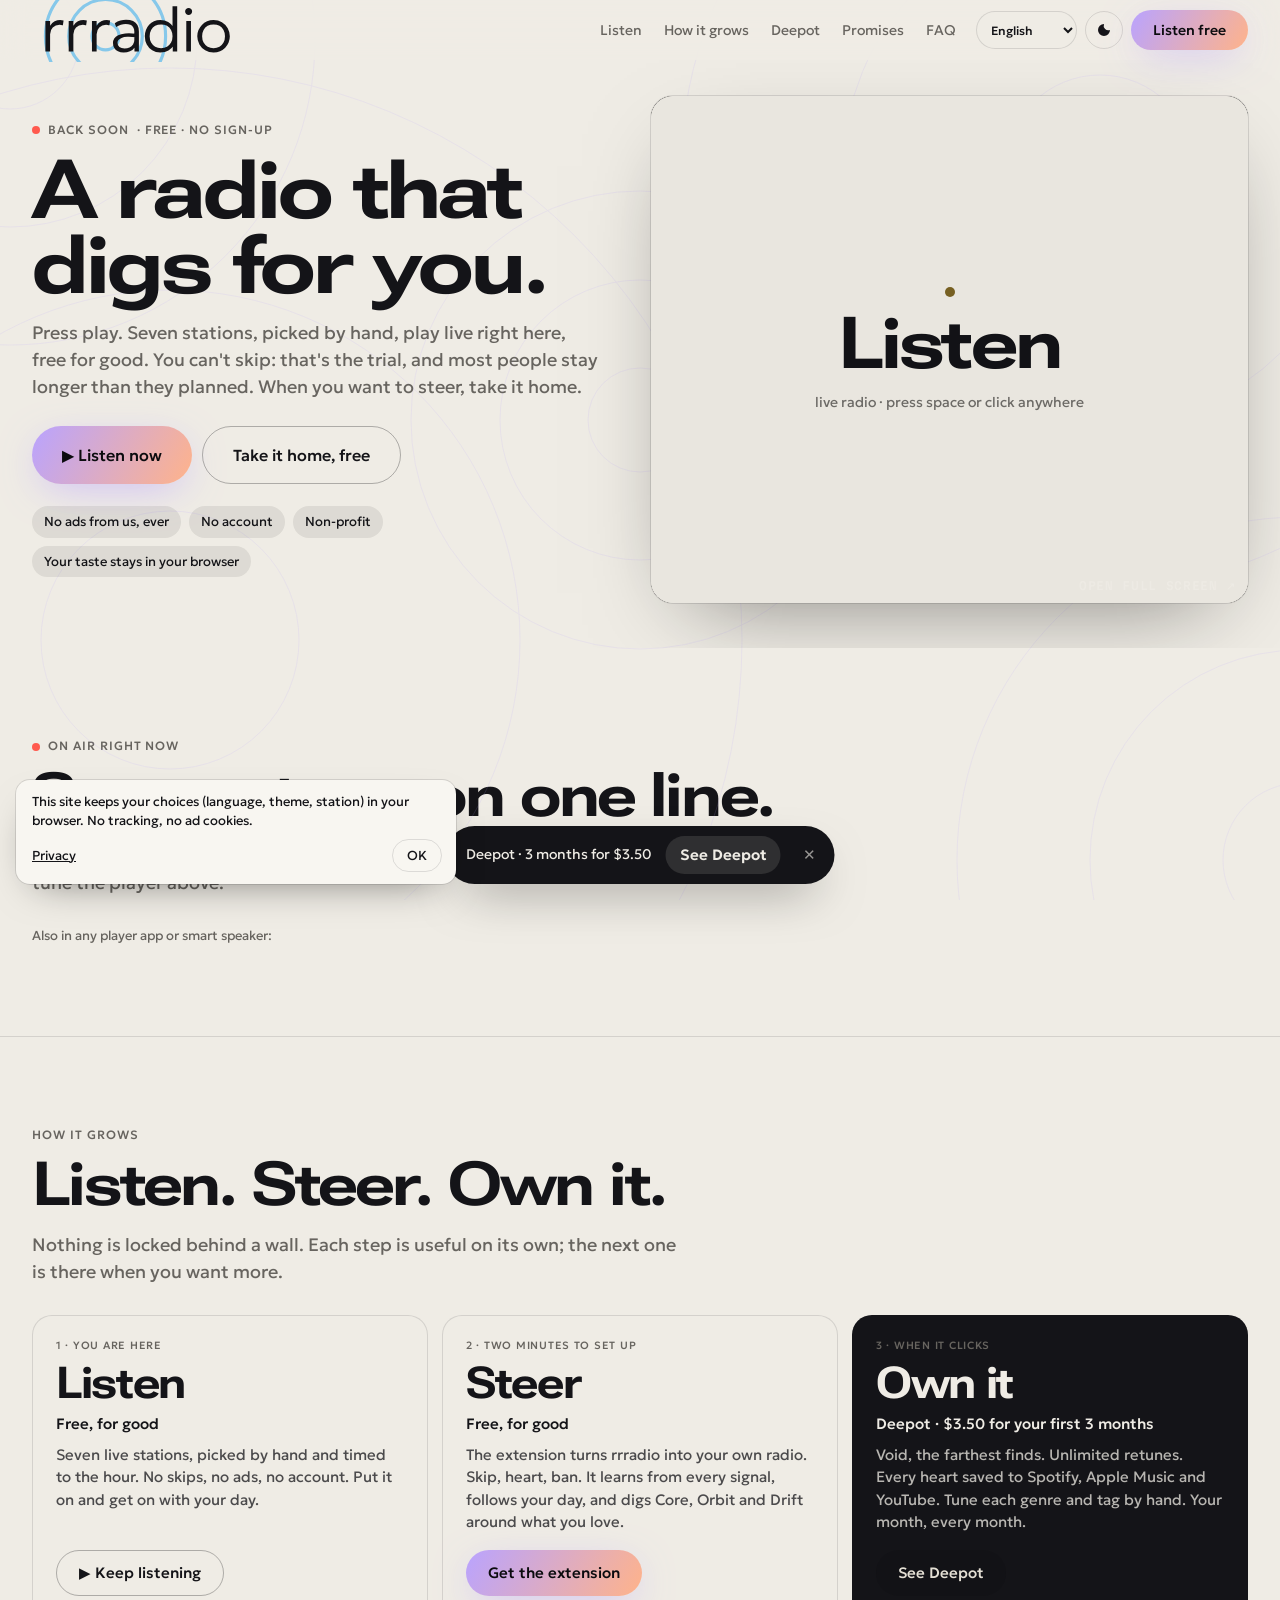
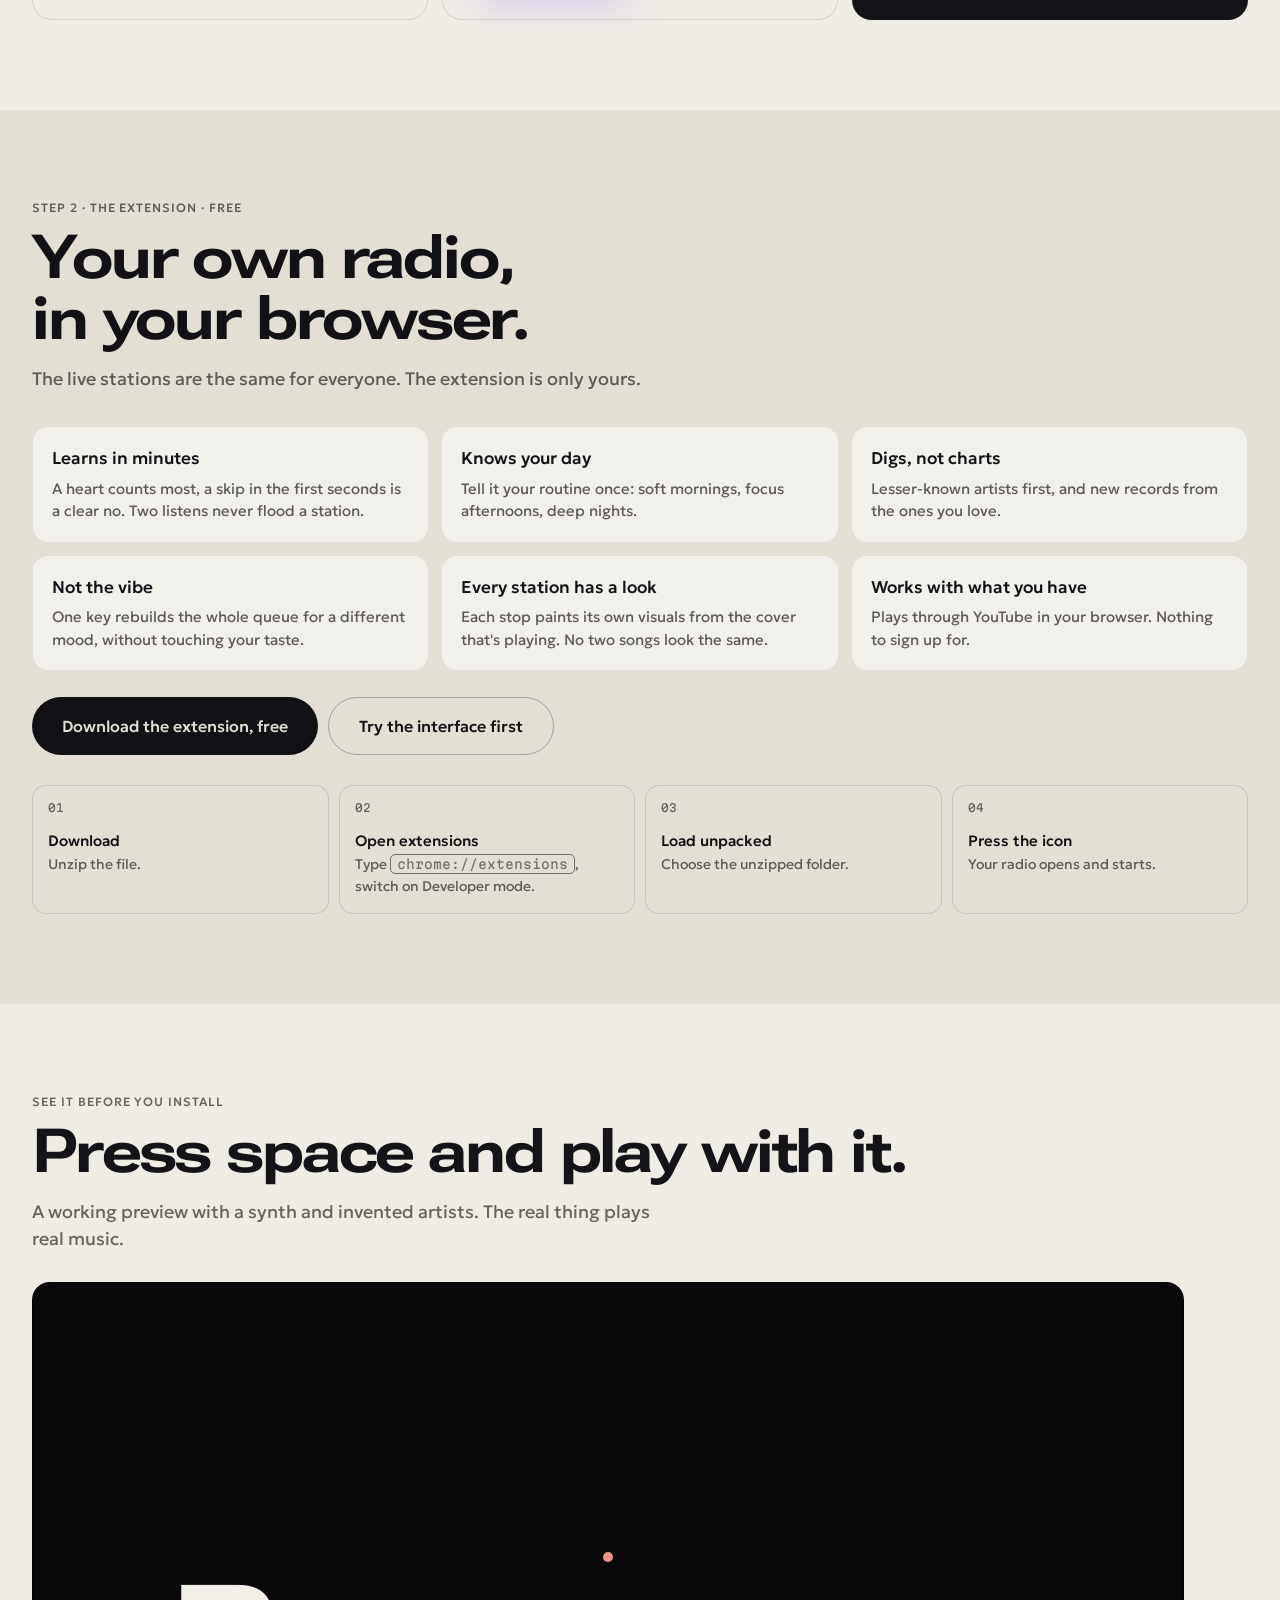
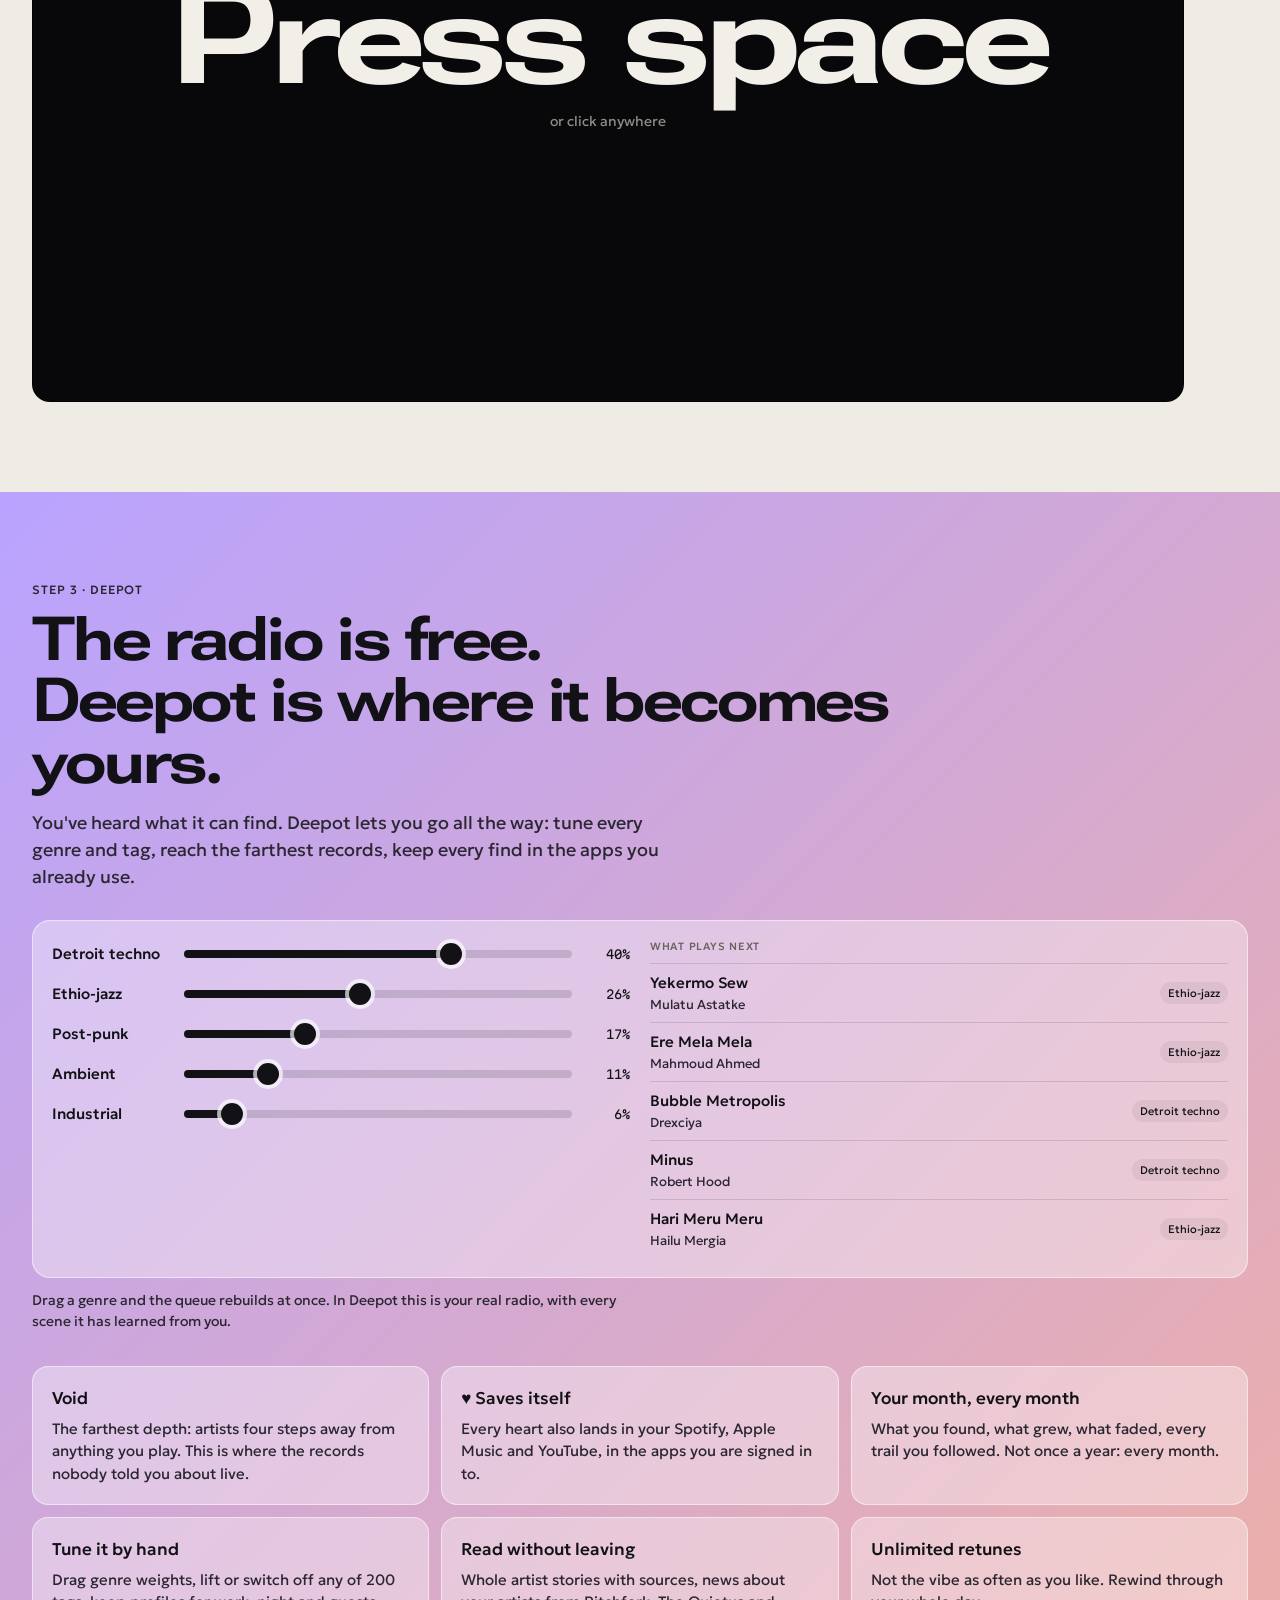
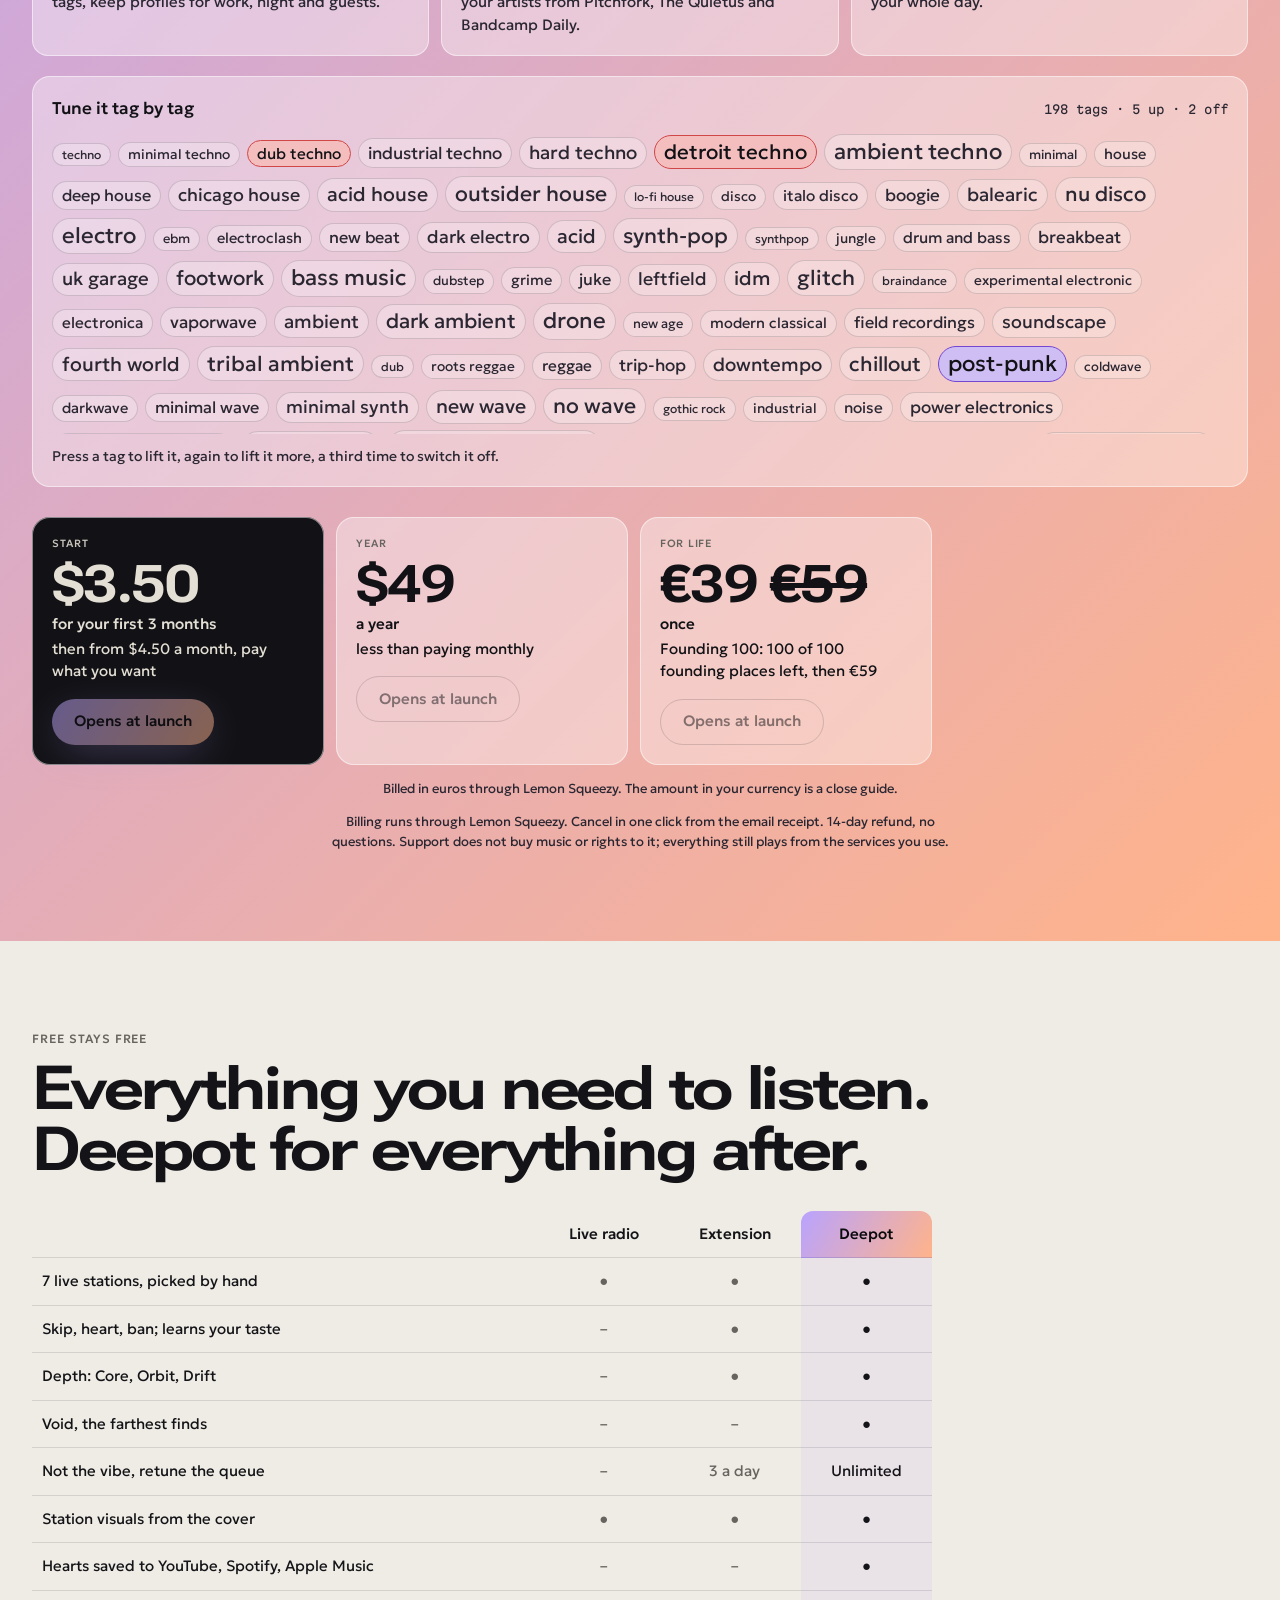
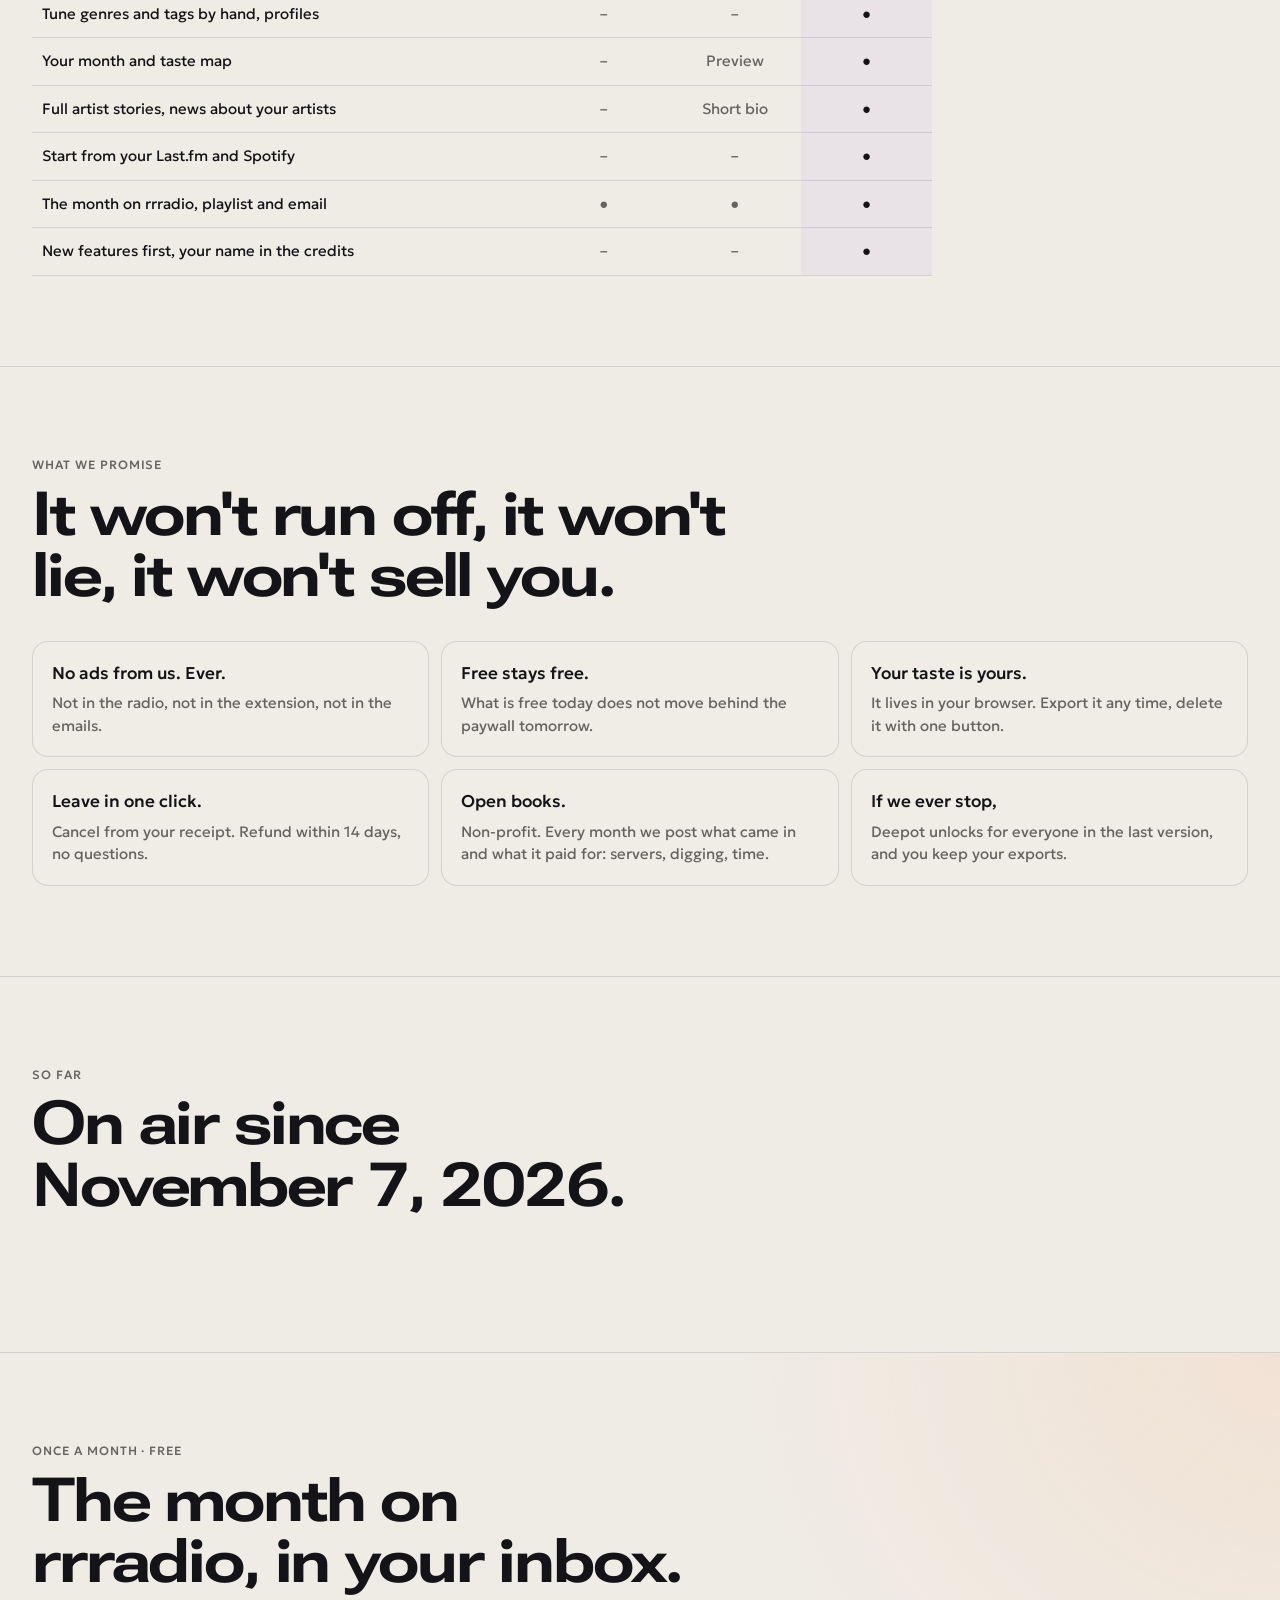
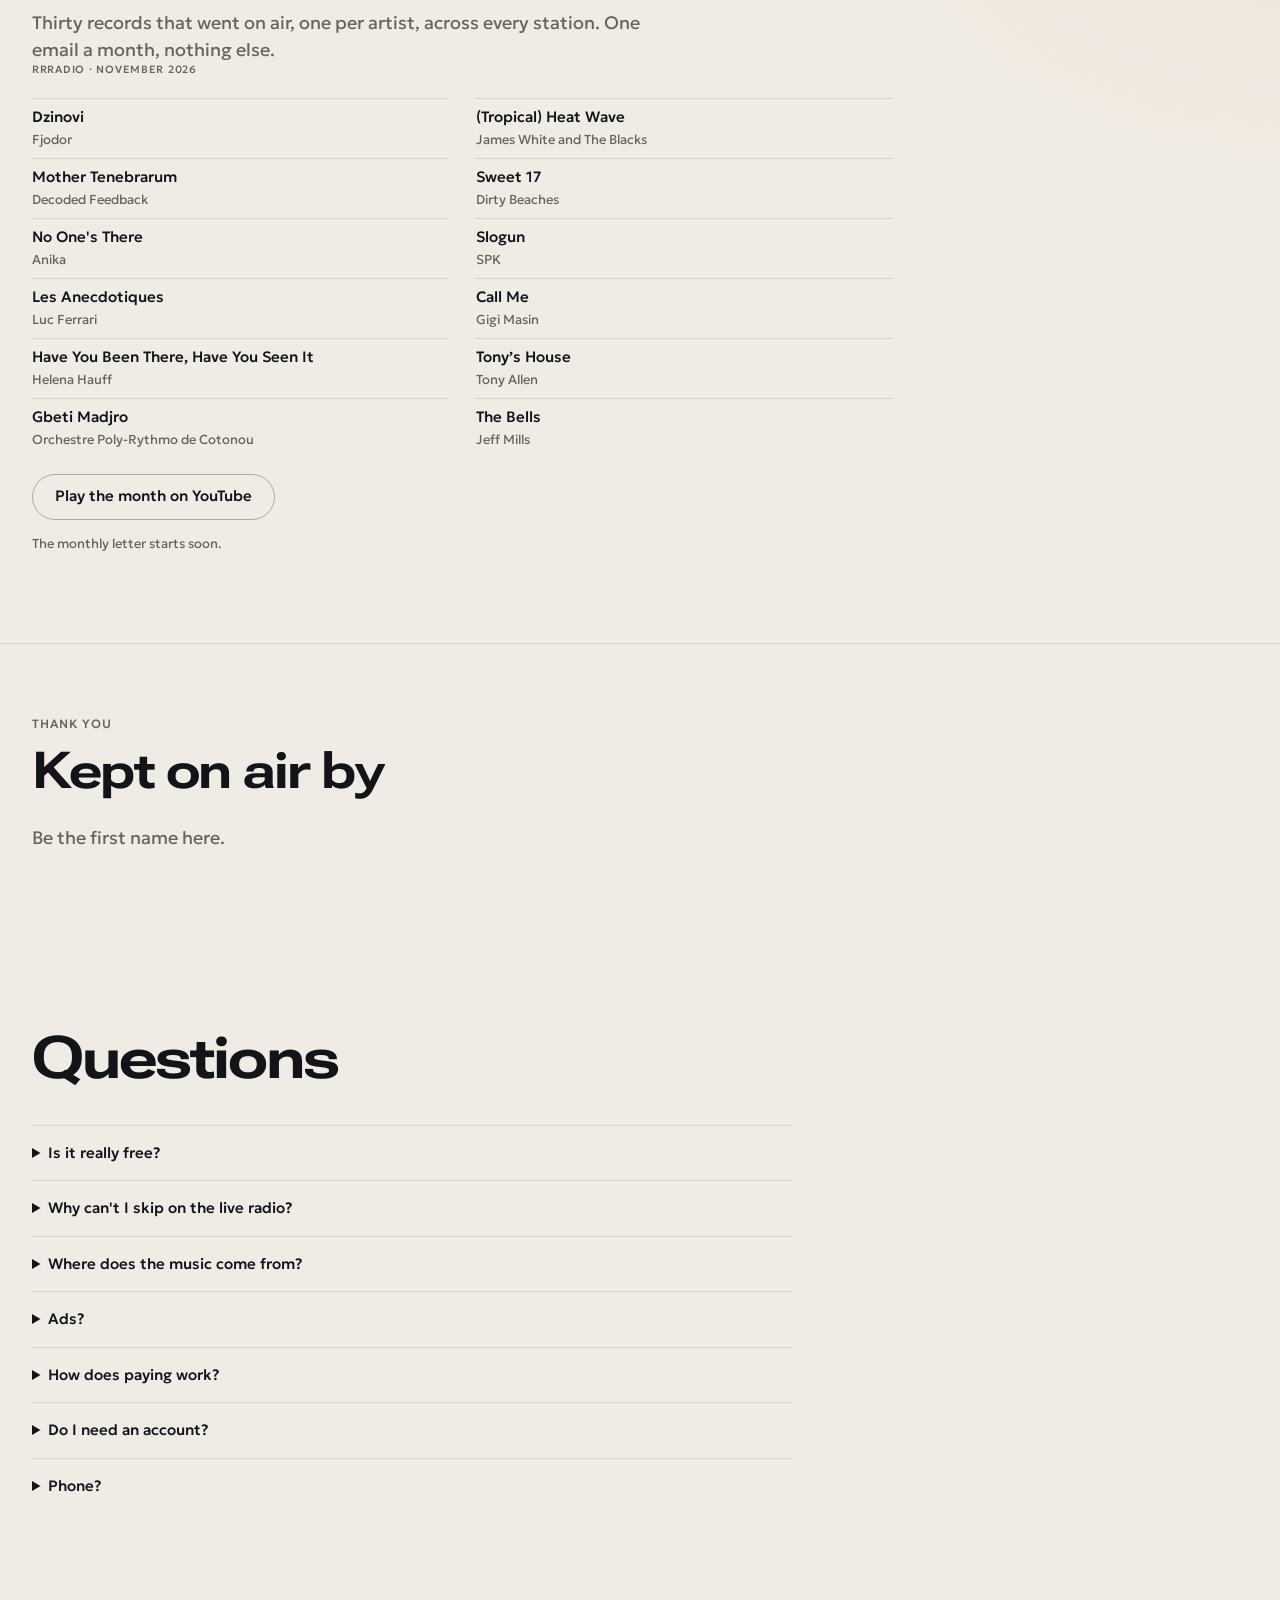
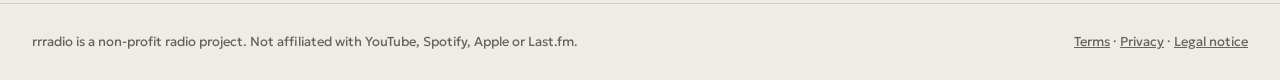
==== commit d69381d3: "Logo 71 with full word, thin ring net in the station palette, rrrad.io" ====
--- a/index.html
+++ b/index.html
@@ -9,8 +9,8 @@
 <meta property="og:description" content="Seven free live stations, chosen by hand. A free browser radio that learns your taste.">
 <meta property="og:image" content="icon.png">
 <meta name="theme-color" content="#08080a">
-<link rel="canonical" href="https://rrrd.io/">
-<meta property="og:url" content="https://rrrd.io/">
+<link rel="canonical" href="https://rrrad.io/">
+<meta property="og:url" content="https://rrrad.io/">
 <meta name="apple-mobile-web-app-capable" content="yes">
 <meta name="apple-mobile-web-app-status-bar-style" content="black-translucent">
 <link rel="manifest" href="manifest.webmanifest">
@@ -20,12 +20,14 @@
 <link rel="preconnect" href="https://fonts.gstatic.com" crossorigin>
 <link rel="stylesheet" href="https://fonts.googleapis.com/css2?family=Roboto+Flex:wdth,wght@100..151,400..800&family=Geologica:wght@300..500&family=Martian+Mono:wdth,wght@75,400&display=swap">
 <link rel="stylesheet" href="app.css">
-<link rel="stylesheet" href="site.css?v=6">
+<link rel="stylesheet" href="site.css?v=7">
+<link rel="stylesheet" href="brand/palette.css?v=7">
 <script src="config.js"></script>
 <script>/* theme before paint: the stored choice, else the system */try{const t=localStorage.getItem("rr-theme");if(t)document.documentElement.dataset.theme=t;const light=t?t==="light":matchMedia("(prefers-color-scheme: light)").matches;if(localStorage.getItem("rr-day")===null)localStorage.setItem("rr-day",light?"1":"0")}catch{}</script>
 </head>
 <body>
 <div id="glow" aria-hidden="true"></div>
+<svg class="net" viewBox="0 0 1440 900" preserveAspectRatio="xMidYMid slice" aria-hidden="true"><circle cx="1180" cy="170" r="419"/><circle cx="1180" cy="170" r="257"/><circle cx="1180" cy="170" r="95"/><circle cx="250" cy="640" r="572"/><circle cx="250" cy="640" r="350"/><circle cx="250" cy="640" r="129"/><circle cx="1380" cy="860" r="343"/><circle cx="1380" cy="860" r="210"/><circle cx="1380" cy="860" r="77"/><circle cx="720" cy="420" r="229"/><circle cx="720" cy="420" r="140"/><circle cx="720" cy="420" r="52"/><circle cx="90" cy="40" r="305"/><circle cx="90" cy="40" r="187"/><circle cx="90" cy="40" r="69"/></svg>
 <header class="top">
   <a class="logo rlogo" href="#" aria-label="rrradio" data-rrlogo>rrradio</a>
   <nav class="links"><a href="#listen">Listen</a><a href="#ladder">How it grows</a><a href="#depot">Deepot</a><a href="#promises">Promises</a><a href="#faq">FAQ</a></nav>
@@ -285,7 +287,7 @@
   }).catch(() => { });
 })();
 </script>
-<script src="brand/rrlogo.js?v=6" defer></script>
+<script src="brand/rrlogo.js?v=7" defer></script>
 <script src="pricing.js?v=5"></script>
 <script src="i18n.js?v=5"></script>
 </body>
--- a/site.css
+++ b/site.css
@@ -202,15 +202,13 @@
 .nudge a{white-space:nowrap;font-weight:600;color:inherit;text-decoration:none;padding:8px 14px;border-radius:99px;background:color-mix(in srgb,var(--bg) 12%,transparent)}
 .nudge button{all:unset;cursor:pointer;width:30px;height:30px;display:grid;place-items:center;opacity:.6}
 
-/* ===== logo: generated by tools/brand.py (see BRAND.md); rings cycle hue slowly on the site ===== */
-.rlogo{display:inline-flex;align-items:center;text-decoration:none;color:var(--fg);font:300 14px/1 var(--txt);letter-spacing:.32em;--rrl-w:2px;min-height:32px}
-.rlogo svg{height:32px;width:auto;display:block;overflow:visible;position:static!important;inset:auto!important}
-@property --rrh{syntax:'<number>';inherits:true;initial-value:255}
-.rlogo{--rrl:hsl(var(--rrh) 70% 70%);animation:rrhue 40s linear infinite}
-:root[data-theme=light] .rlogo{--rrl:hsl(var(--rrh) 60% 44%)}
-@keyframes rrhue{to{--rrh:615}}
+/* ===== logo: generated by tools/brand.py (see BRAND.md). The rings take --rrl from brand/palette.css ===== */
+.rlogo{display:inline-flex;align-items:center;text-decoration:none;color:var(--fg);font:300 14px/1 var(--txt);letter-spacing:.32em;--rrl-w:1px;min-height:32px}
+.rlogo svg{height:64px;width:auto;display:block;overflow:visible;position:static!important;inset:auto!important;margin:-16px 0}
+/* the net: thin rings thrown over the whole page, barely there, in the same palette */
+.net{position:fixed;inset:0;width:100%;height:100%;z-index:0;pointer-events:none;opacity:.14}
+.net circle{fill:none;stroke:var(--rrl,#b9a3ff);stroke-width:1px;vector-effect:non-scaling-stroke}
 .store{position:fixed;left:max(16px,env(safe-area-inset-left,0px));bottom:max(16px,env(safe-area-inset-bottom,0px));z-index:61;max-width:min(440px,calc(100% - 32px));display:flex;flex-wrap:wrap;align-items:center;gap:8px 12px;padding:12px 14px 12px 16px;border-radius:14px;background:var(--bg2);color:var(--fg);box-shadow:0 0 0 1px var(--line),0 16px 40px -20px #0008;font-size:13px}
 .store a{color:inherit}
 .store button{margin-left:auto;padding:6px 14px;border-radius:99px;border:1px solid var(--line);background:none;color:inherit;font:inherit;cursor:pointer}
 
-@media (prefers-color-scheme:light){:root:not([data-theme=dark]) .rlogo{--rrl:hsl(var(--rrh) 60% 44%)}}
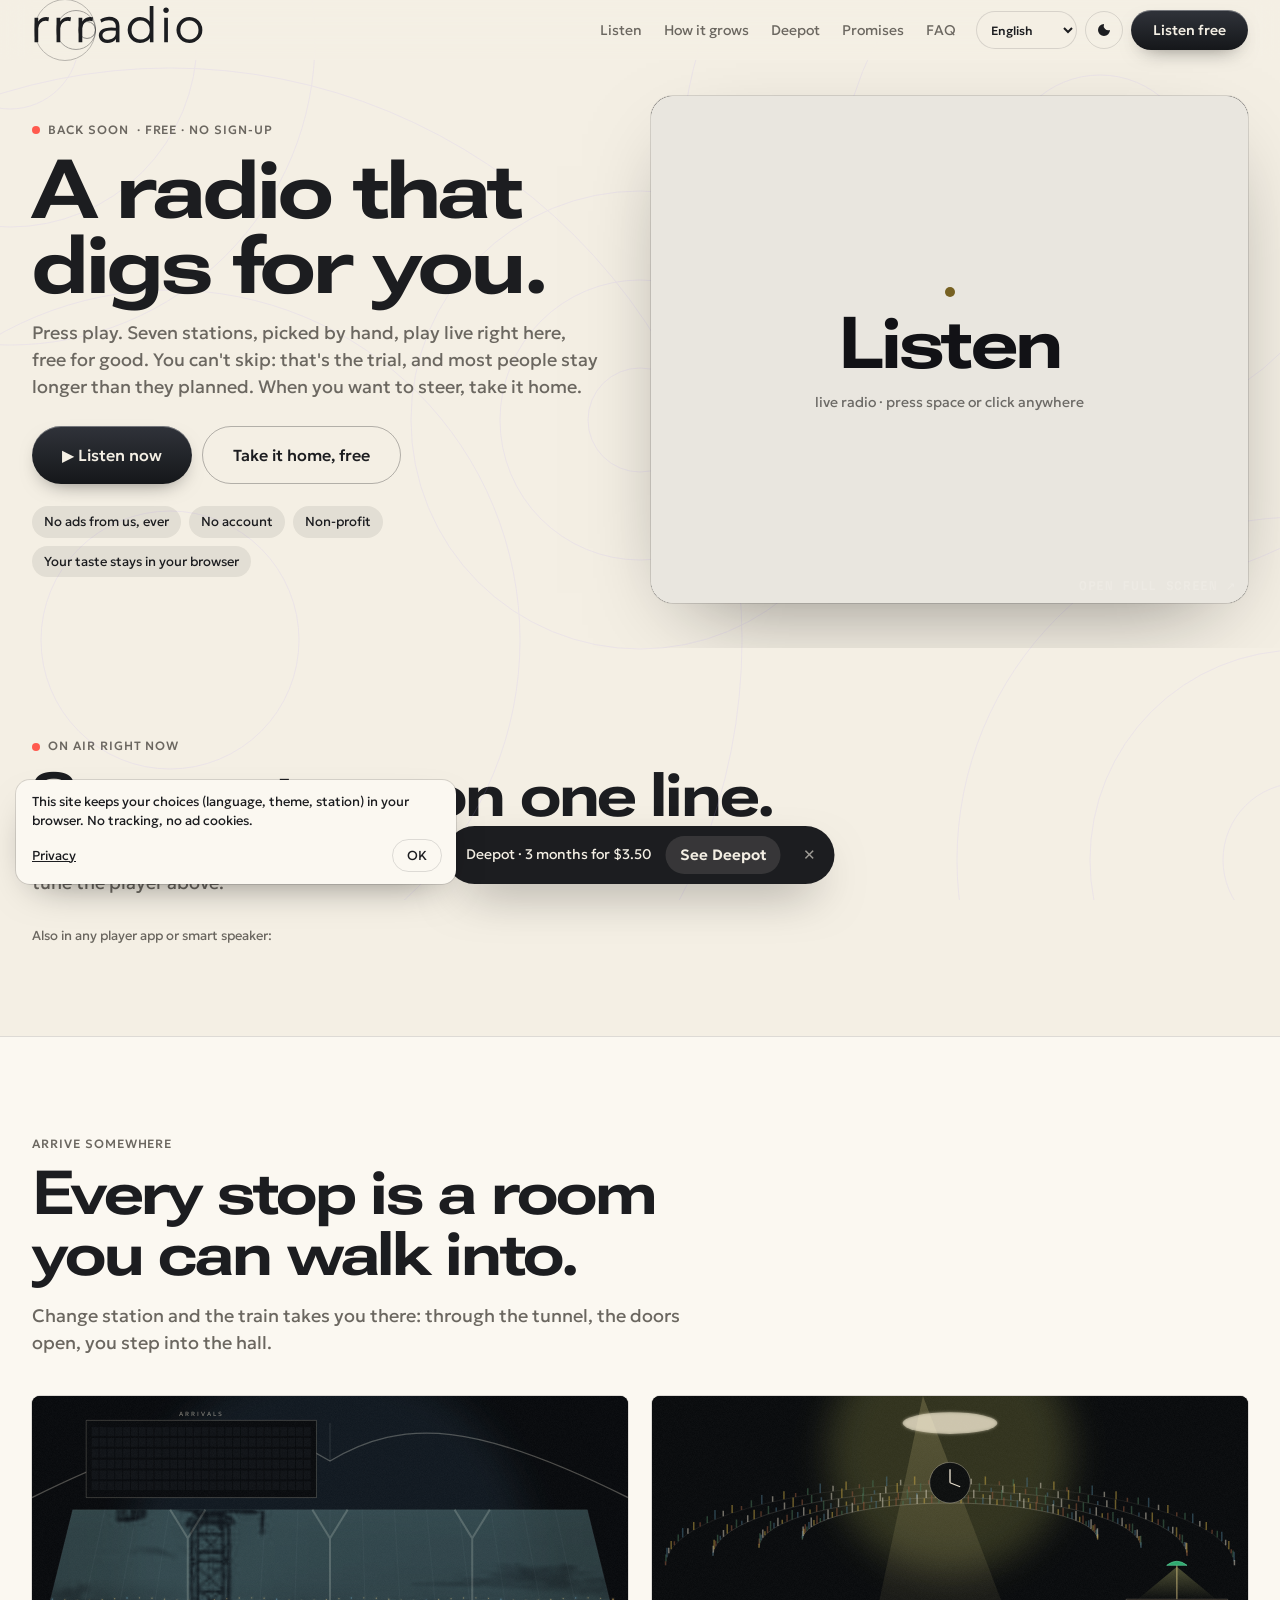
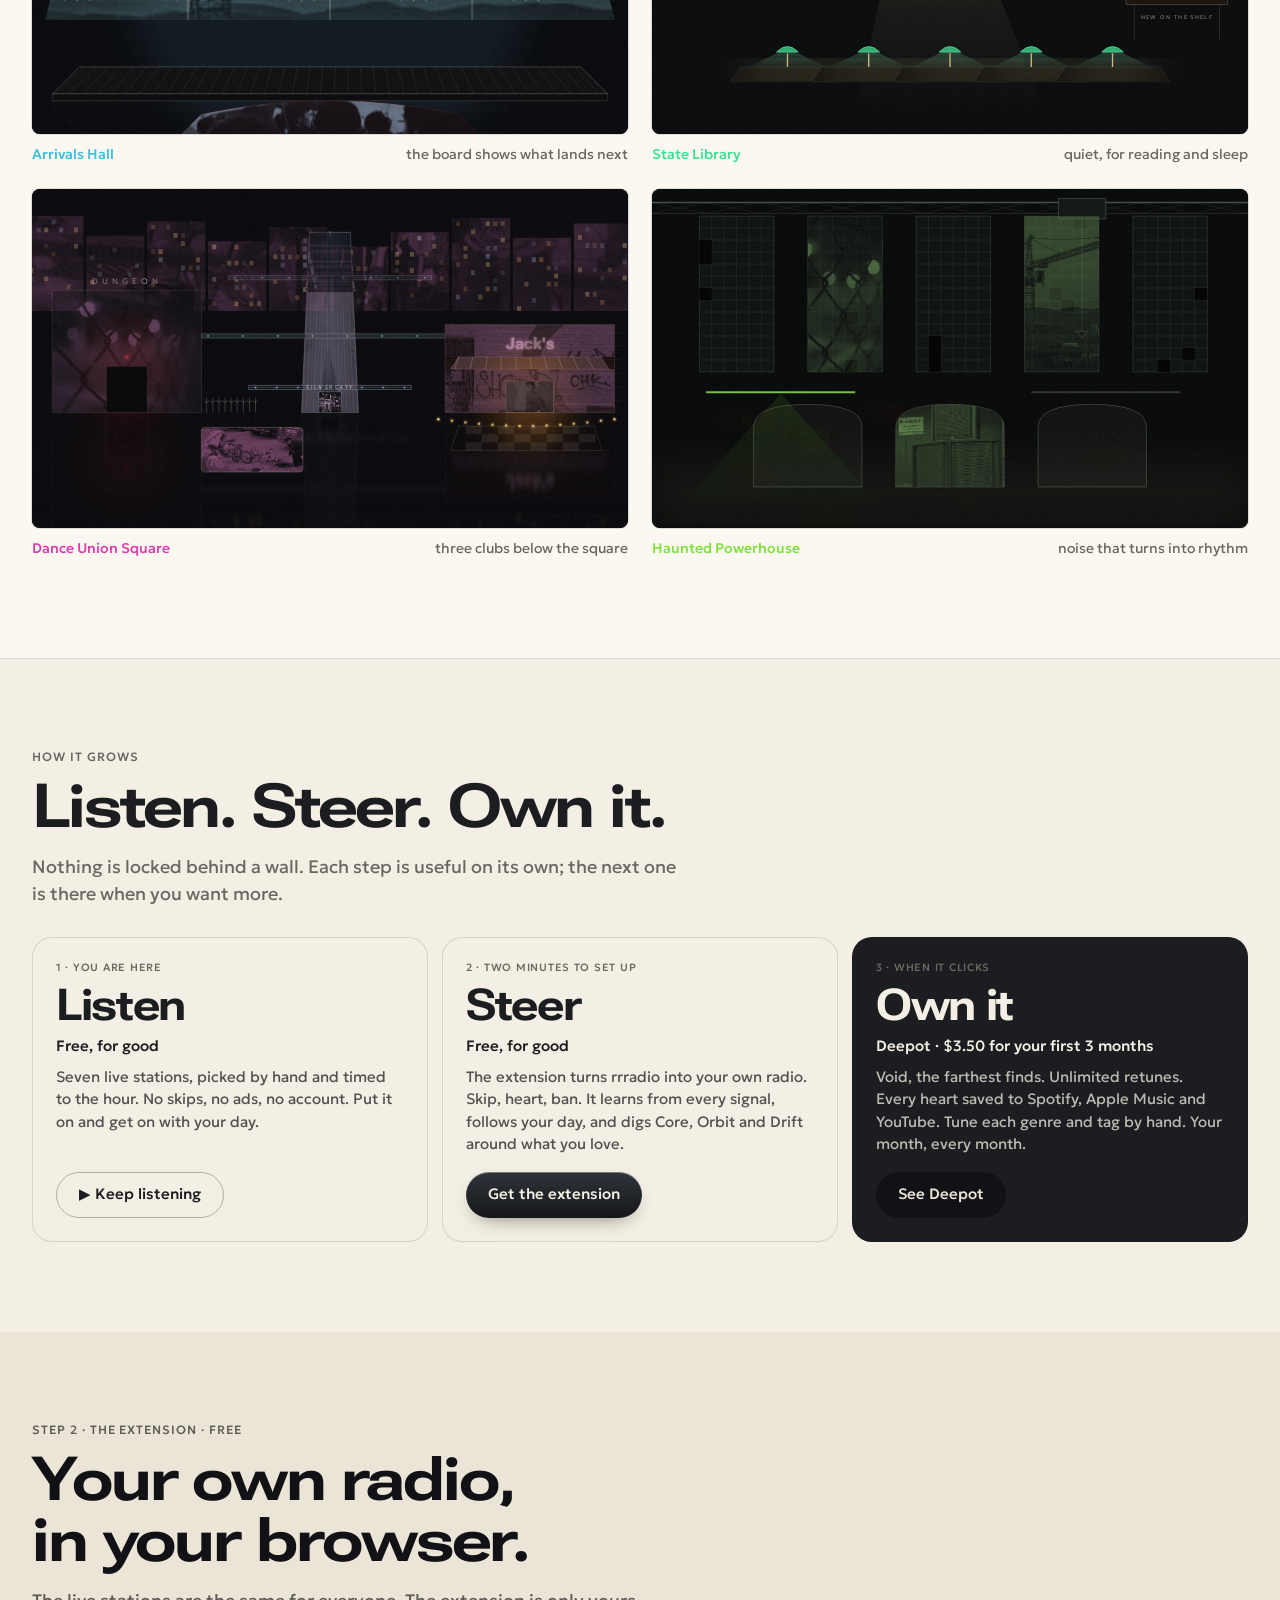
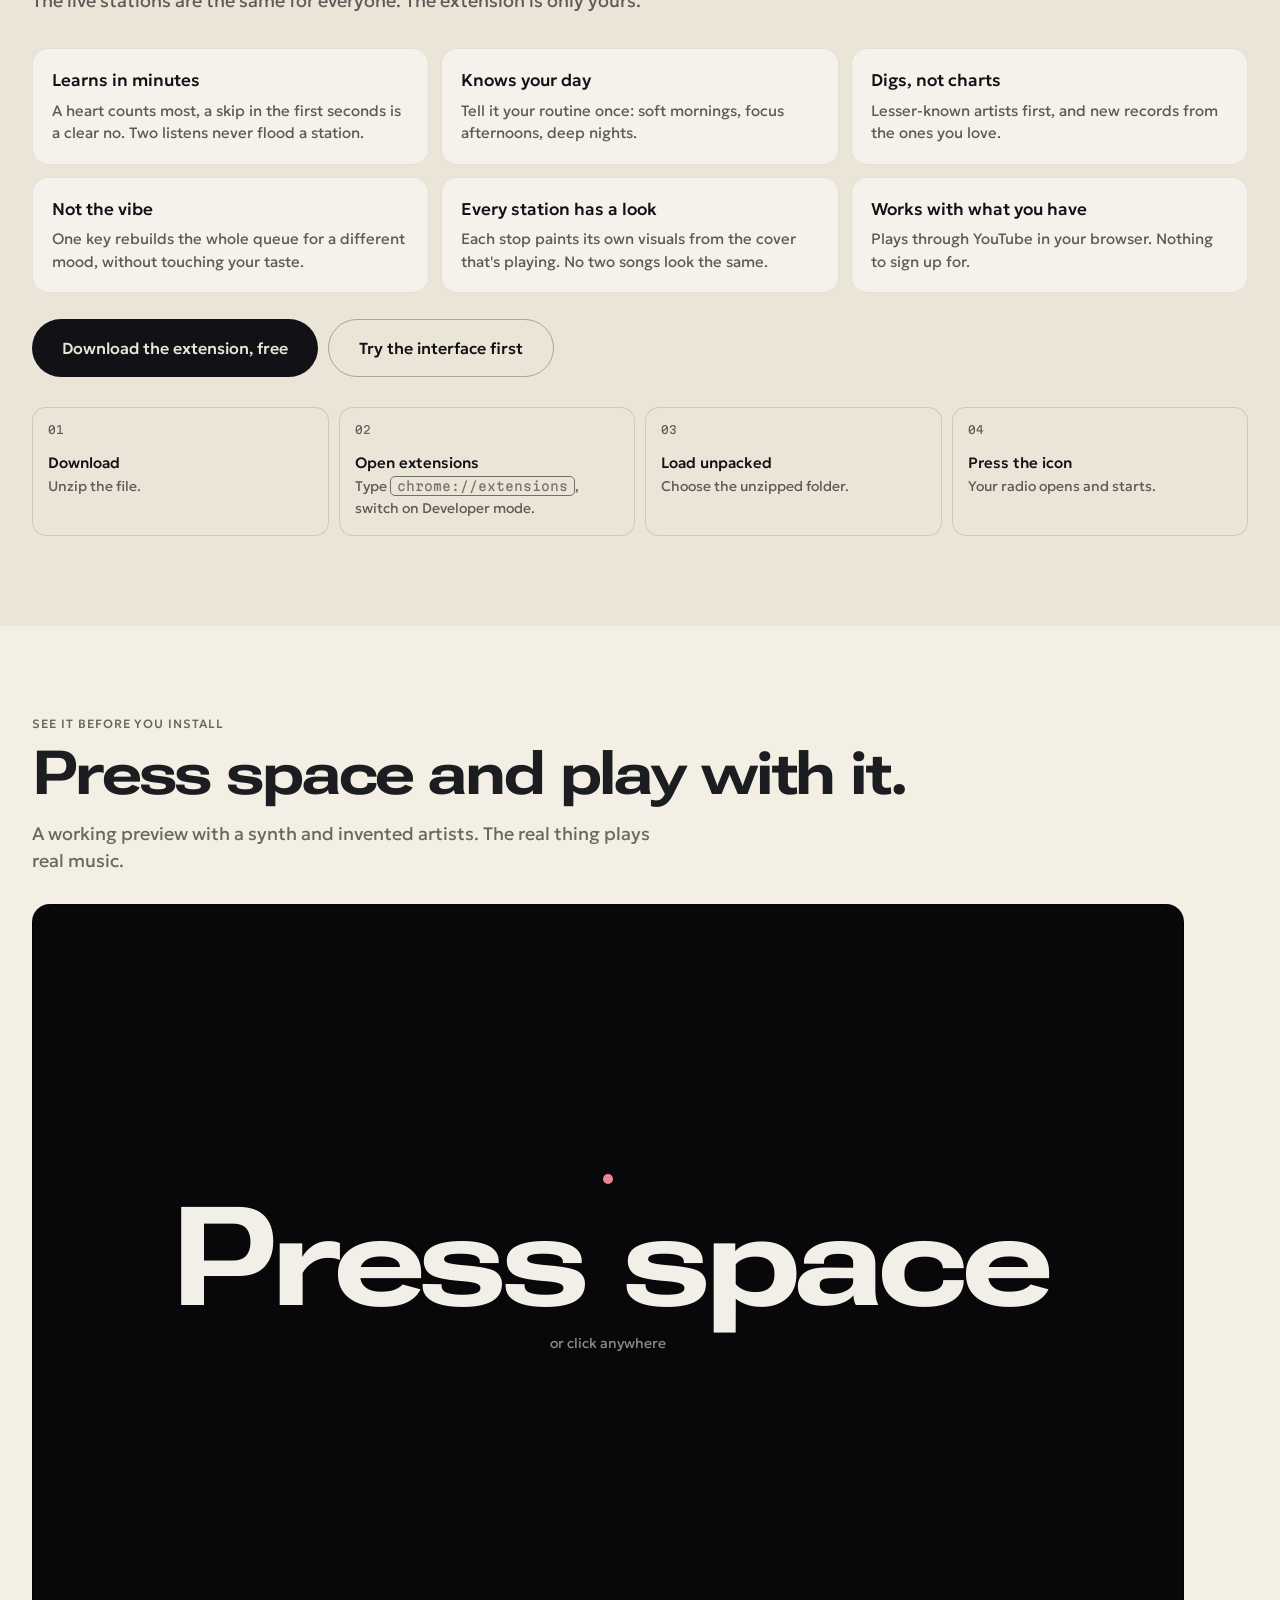
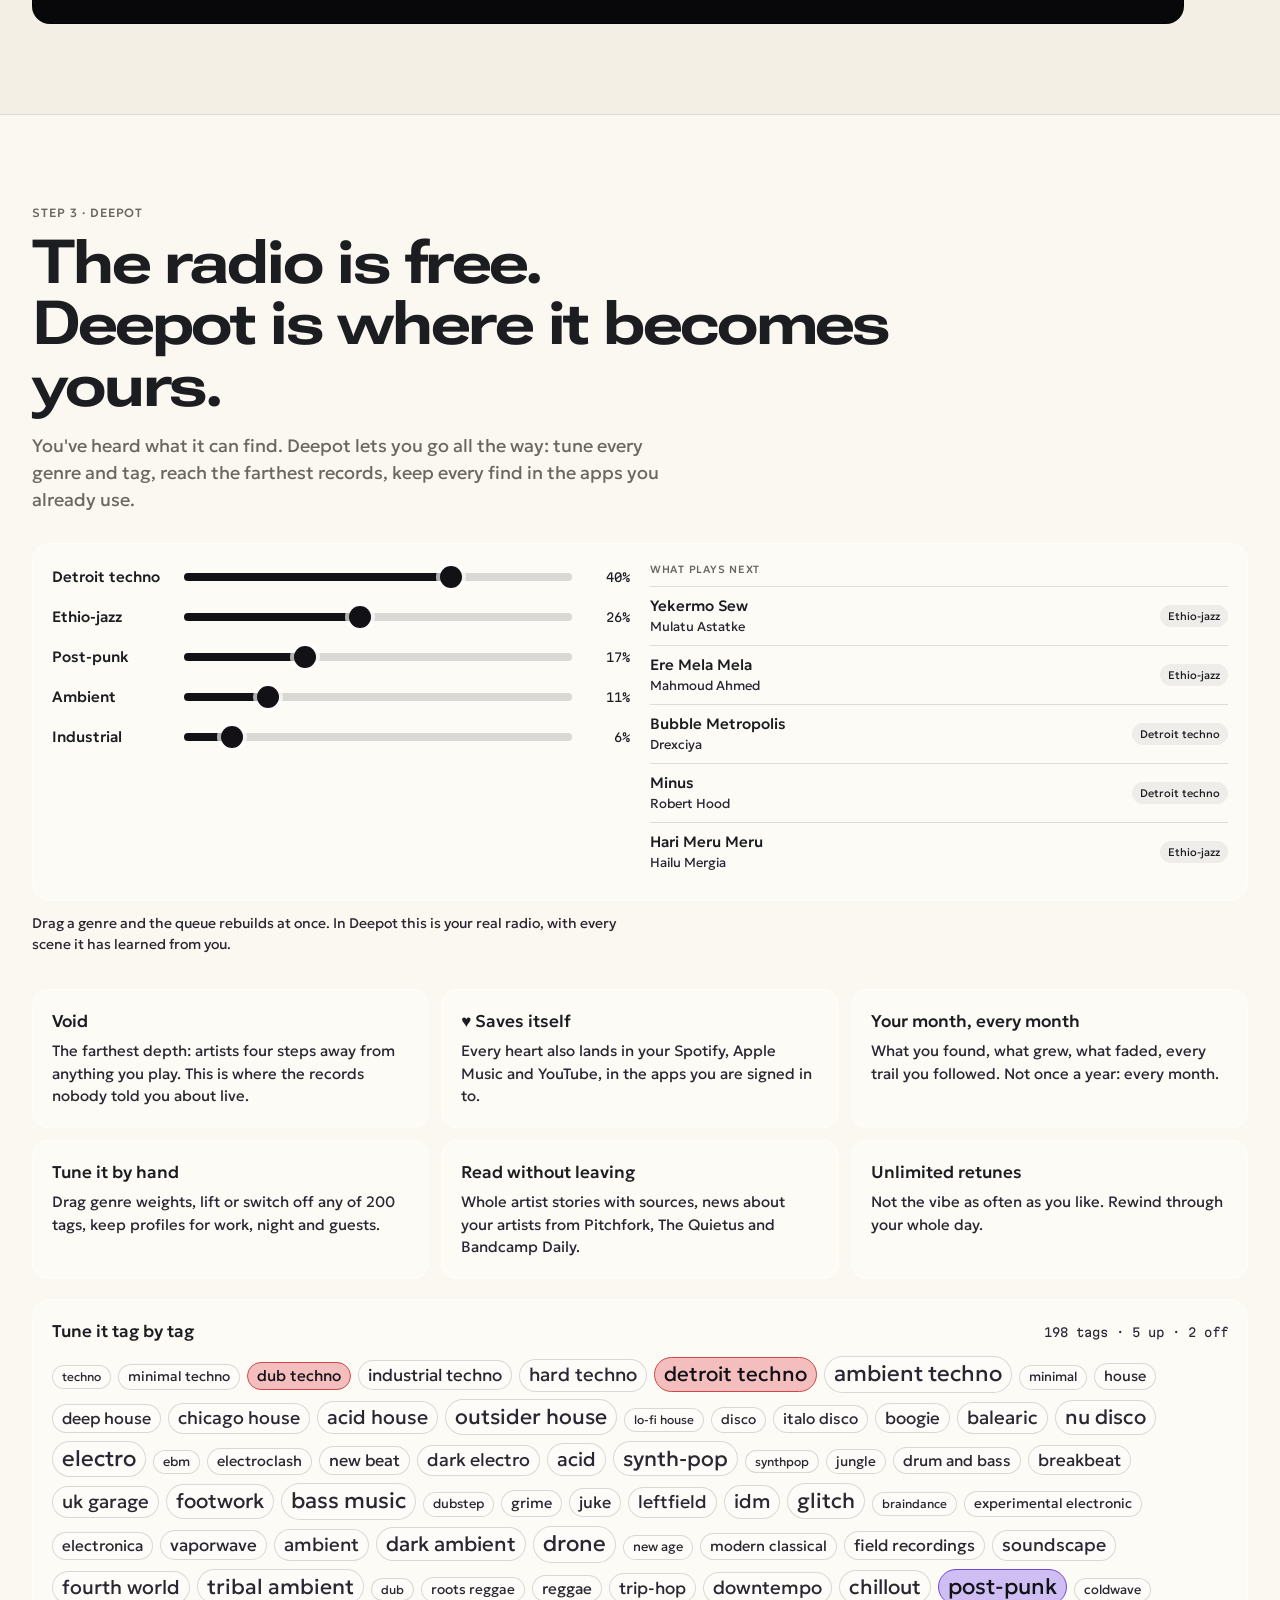
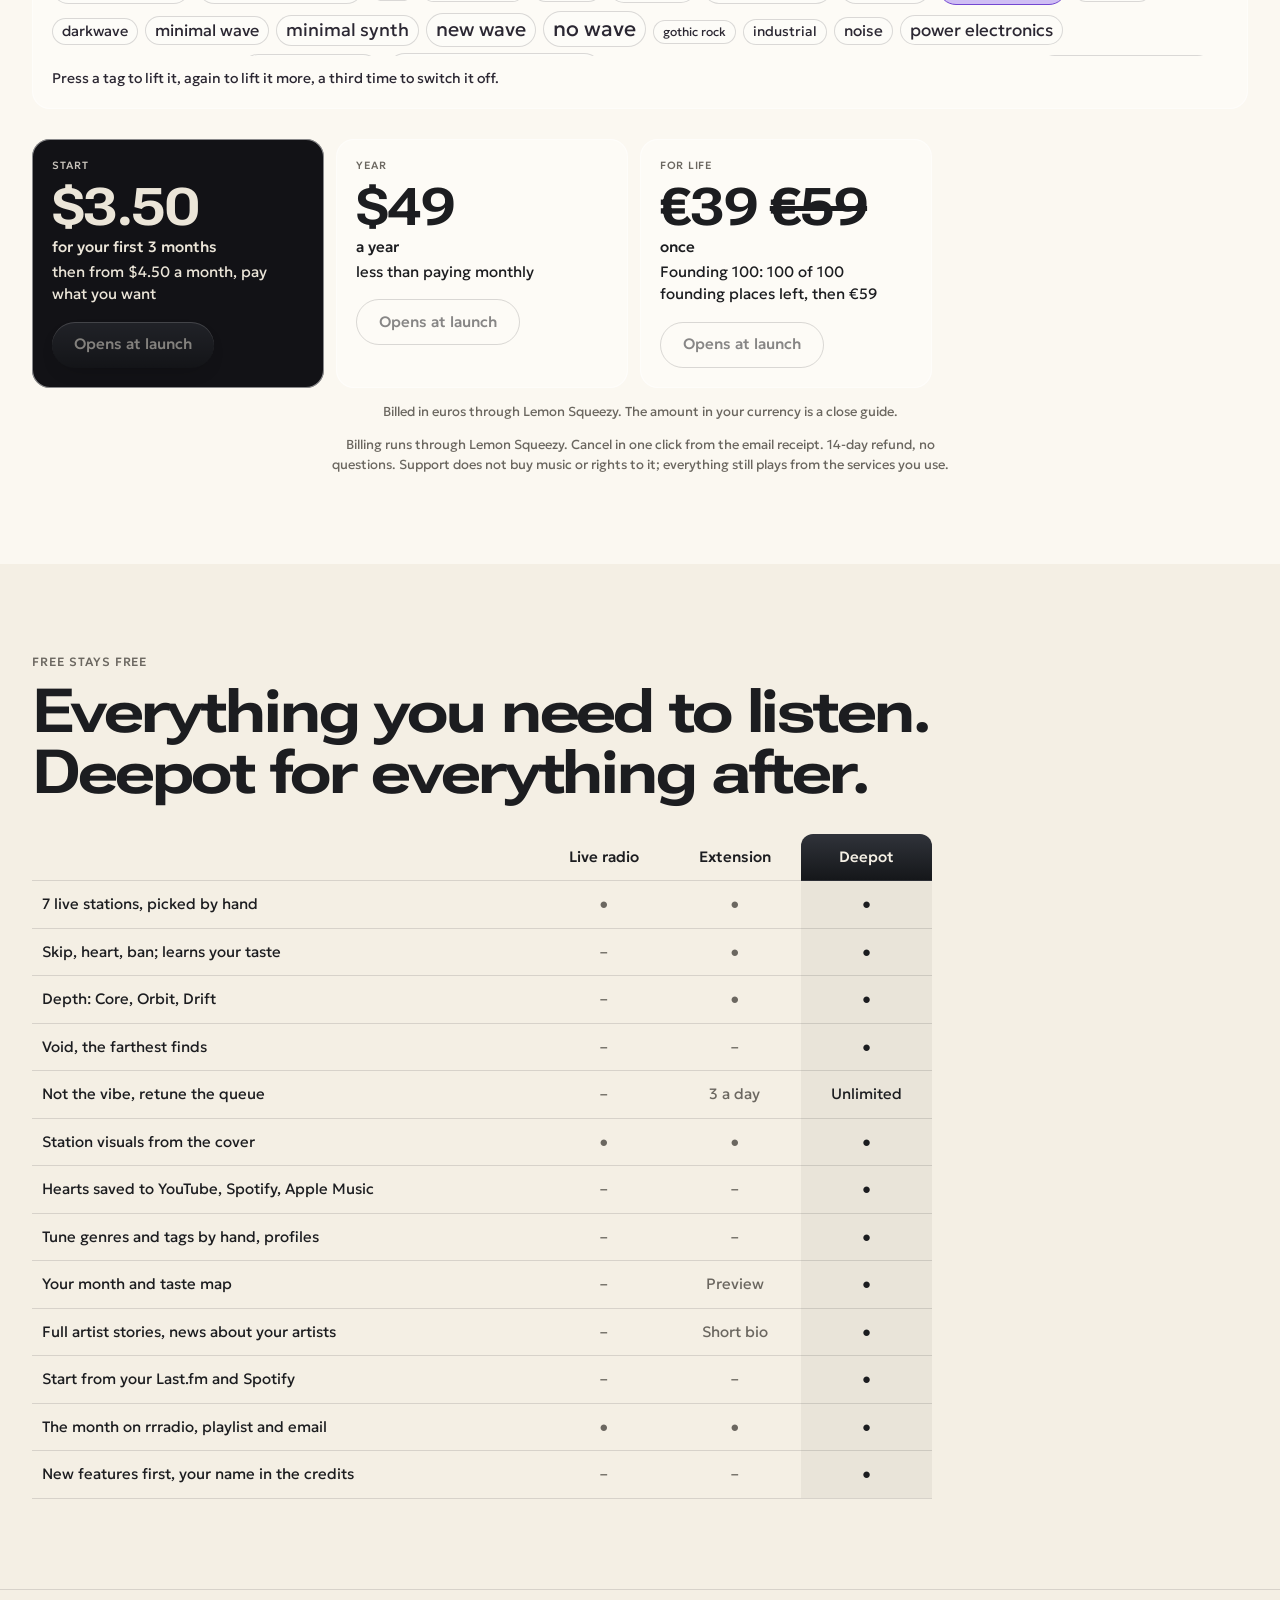
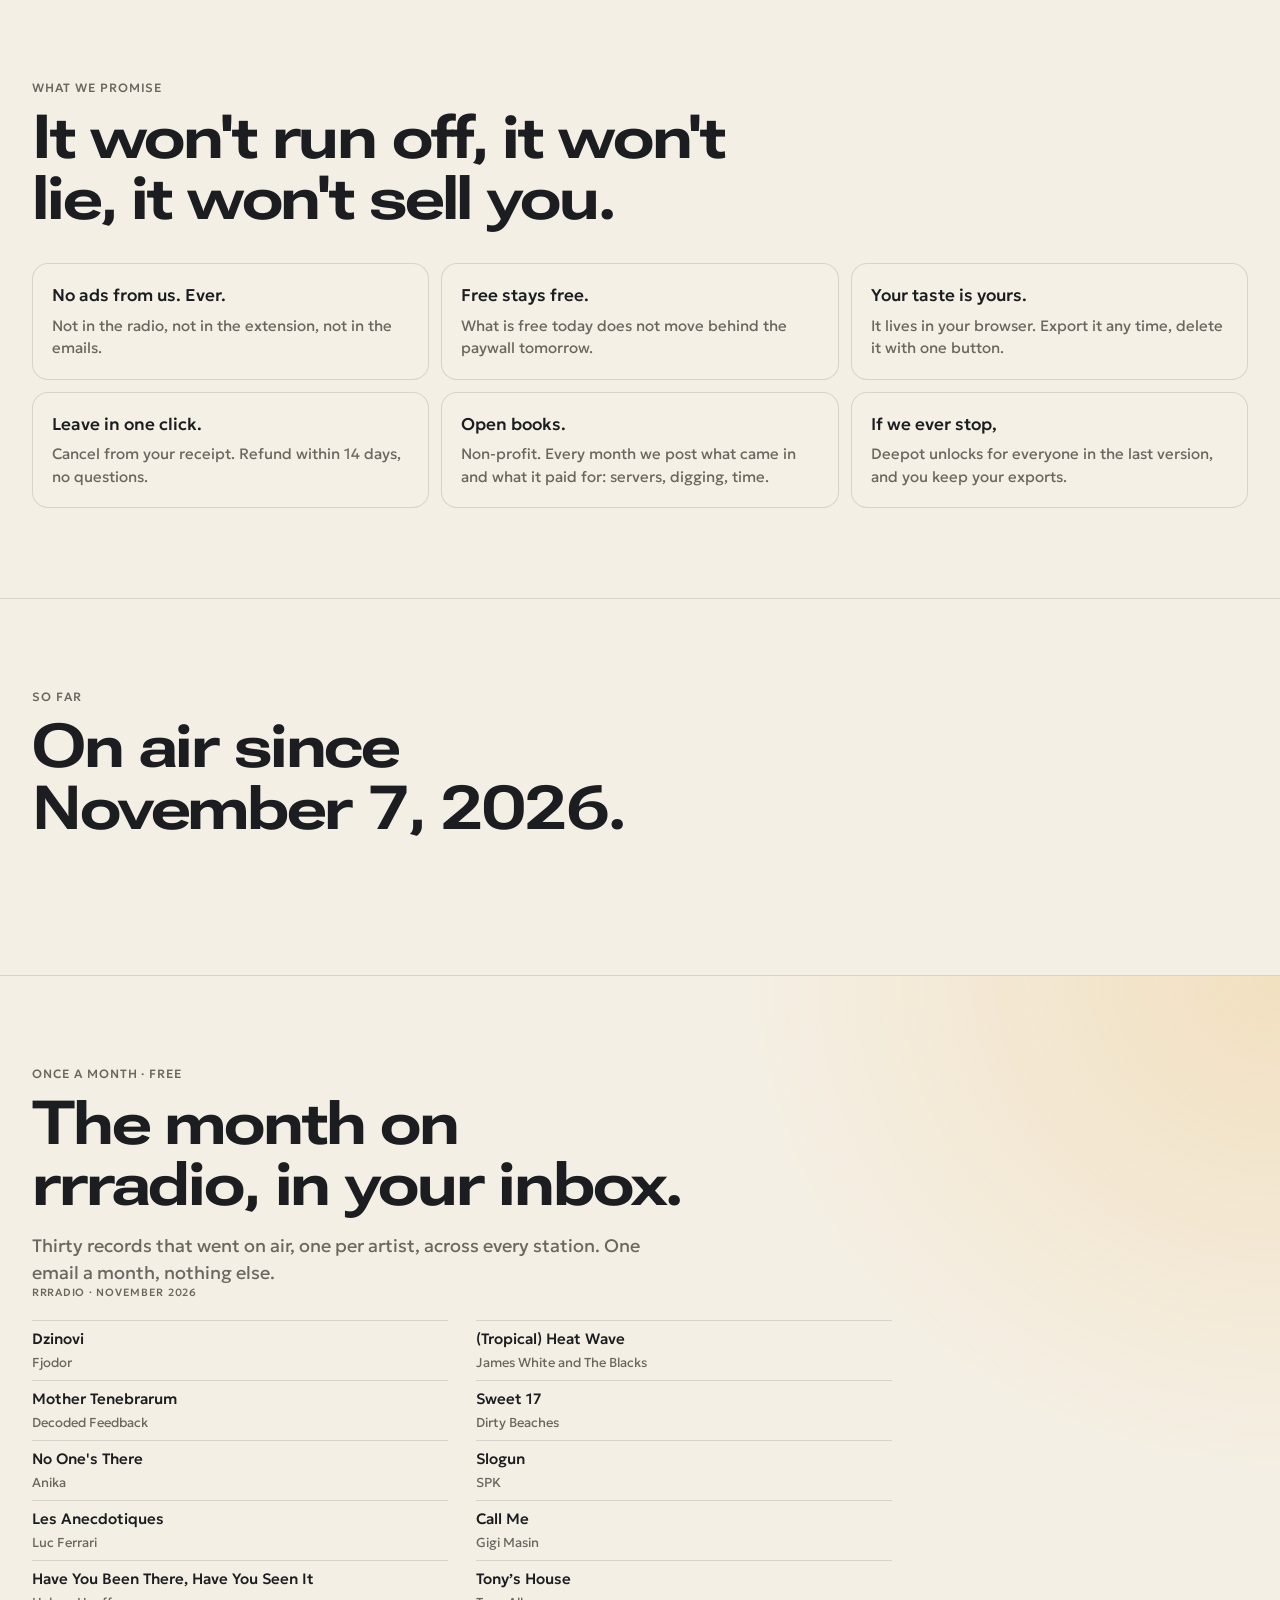
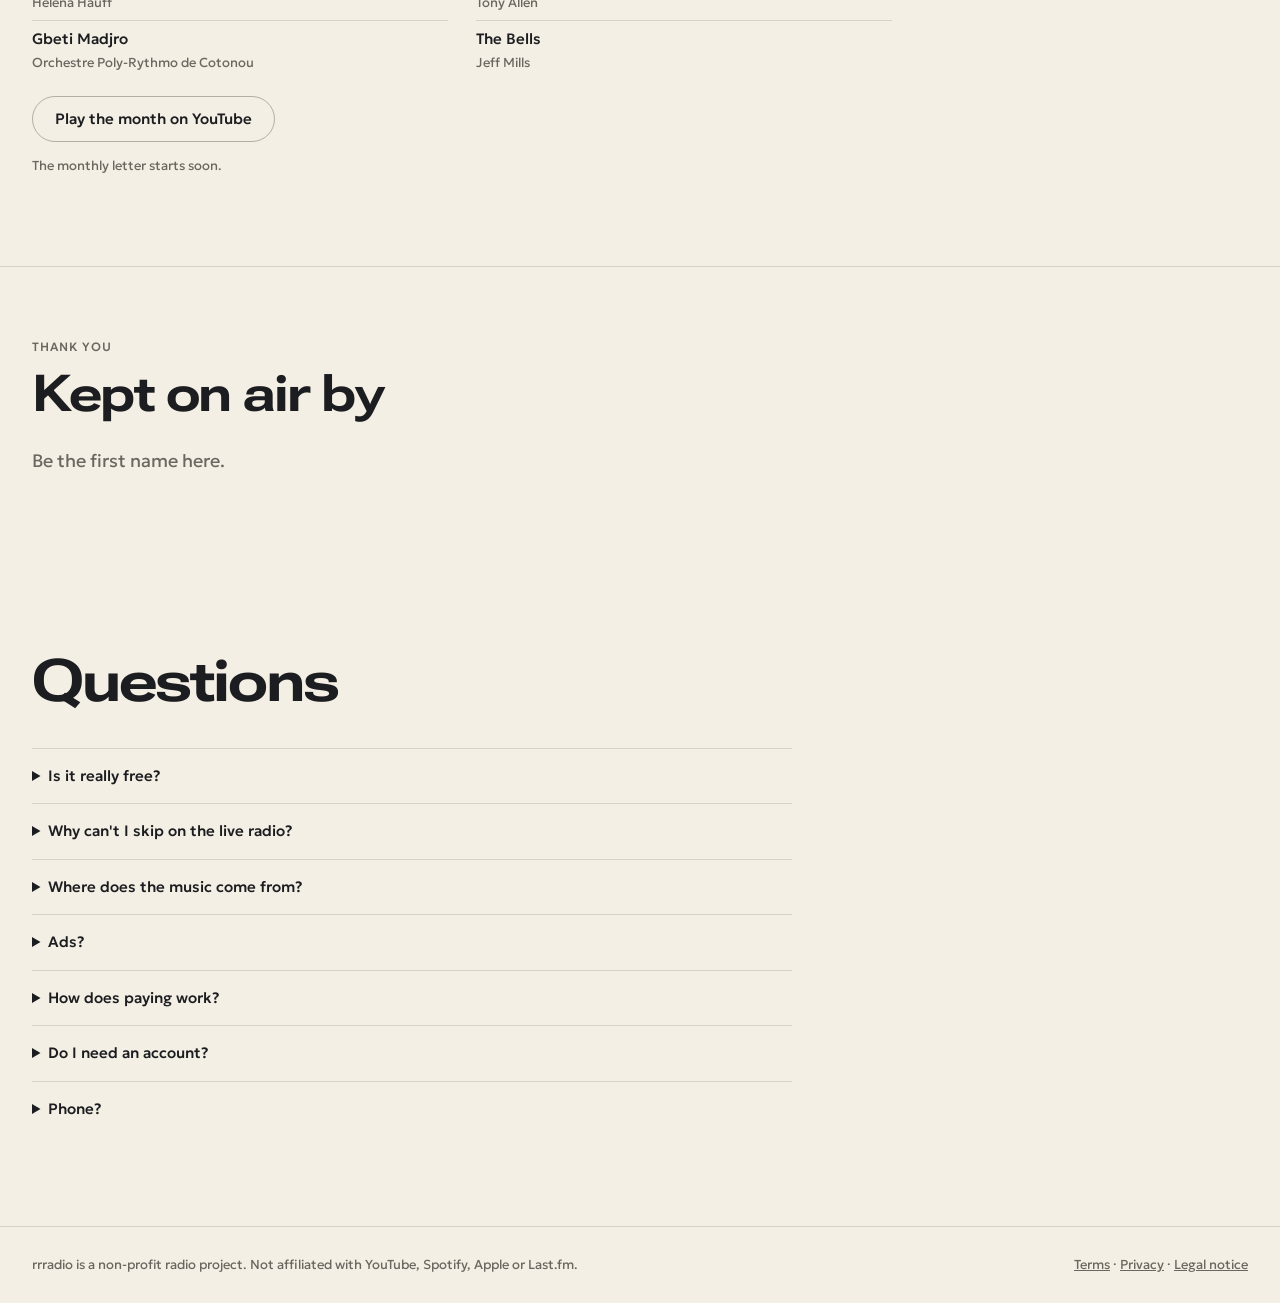
==== commit 5b92c103: "Landing: chrome palette, ivory light theme, station halls section" ====
--- a/index.html
+++ b/index.html
@@ -20,7 +20,7 @@
 <link rel="preconnect" href="https://fonts.gstatic.com" crossorigin>
 <link rel="stylesheet" href="https://fonts.googleapis.com/css2?family=Roboto+Flex:wdth,wght@100..151,400..800&family=Geologica:wght@300..500&family=Martian+Mono:wdth,wght@75,400&display=swap">
 <link rel="stylesheet" href="app.css">
-<link rel="stylesheet" href="site.css?v=7">
+<link rel="stylesheet" href="site.css?v=8">
 <link rel="stylesheet" href="brand/palette.css?v=7">
 <script src="config.js"></script>
 <script>/* theme before paint: the stored choice, else the system */try{const t=localStorage.getItem("rr-theme");if(t)document.documentElement.dataset.theme=t;const light=t?t==="light":matchMedia("(prefers-color-scheme: light)").matches;if(localStorage.getItem("rr-day")===null)localStorage.setItem("rr-day",light?"1":"0")}catch{}</script>
@@ -52,6 +52,16 @@
   <div class="head"><p class="eyebrow"><span class="dot"></span>On air right now</p><h2>Seven stops on one line.</h2><p class="lede">From the arrivals hall to the depot at the end of the line. Press a stop to tune the player above.</p></div>
   <ol class="metro" id="cards"></ol>
   <p class="also">Also in any player app or smart speaker: <span id="plsinline"></span></p>
+</section>
+
+<section class="halls" id="halls">
+  <div class="head"><p class="eyebrow">Arrive somewhere</p><h2>Every stop is a room you can walk into.</h2><p class="lede">Change station and the train takes you there: through the tunnel, the doors open, you step into the hall.</p></div>
+  <div class="hgrid">
+    <figure style="--h:192"><div class="fr" data-hall="fresh"></div><figcaption><b>Arrivals Hall</b><span>the board shows what lands next</span></figcaption></figure>
+    <figure style="--h:152"><div class="fr" data-hall="clock"></div><figcaption><b>State Library</b><span>quiet, for reading and sleep</span></figcaption></figure>
+    <figure style="--h:318"><div class="fr" data-hall="club"></div><figcaption><b>Dance Union Square</b><span>three clubs below the square</span></figcaption></figure>
+    <figure style="--h:96"><div class="fr" data-hall="cellar"></div><figcaption><b>Haunted Powerhouse</b><span>noise that turns into rhythm</span></figcaption></figure>
+  </div>
 </section>
 
 <section class="ladder" id="ladder">
@@ -289,6 +299,10 @@
 </script>
 <script src="brand/rrlogo.js?v=7" defer></script>
 <script src="pricing.js?v=5"></script>
+<script>/* draw the halls once the drawings arrive; they are loaded only when the section comes into view */
+(()=>{const box=document.querySelector('.hgrid');if(!box)return;let done=0;const go=()=>{if(done)return;done=1;const sc=document.createElement('script');sc.src='radio/halls.js';sc.onload=()=>{document.querySelectorAll('[data-hall]').forEach(e=>{try{e.innerHTML=HALLS[e.dataset.hall].replace('xMidYMid slice','xMidYMid meet')}catch(_){}})};document.body.appendChild(sc)};
+if('IntersectionObserver' in window){const io=new IntersectionObserver(es=>{if(es.some(x=>x.isIntersecting)){go();io.disconnect()}},{rootMargin:'600px'});io.observe(box)}else go()})();
+</script>
 <script src="i18n.js?v=5"></script>
 </body>
 </html>
--- a/site.css
+++ b/site.css
@@ -212,3 +212,27 @@
 .store a{color:inherit}
 .store button{margin-left:auto;padding:6px 14px;border-radius:99px;border:1px solid var(--line);background:none;color:inherit;font:inherit;cursor:pointer}
 
+
+/* ===== chrome edition (landing v2): graphite base, chrome controls, clean station accents; ivory light theme ===== */
+:root{--bg:#17191d;--bg2:#1f2227;--fg:#eceef0;--mut:#9aa0a8;--line:#ffffff1e;--chrome:linear-gradient(180deg,#f7f8fa,#c7ccd3);--chromefg:#111317;--hot:#e23e8f;--hot2:#e89a1c}
+@media (prefers-color-scheme:light){:root:not([data-theme=dark]){--bg:#f4efe4;--bg2:#fbf8f1;--fg:#1c1d20;--mut:#6b6760;--line:#1c1d2022;--paper:#ebe5d8;--chrome:linear-gradient(180deg,#30333a,#15171a);--chromefg:#f4efe4}}
+:root[data-theme=light]{--bg:#f4efe4;--bg2:#fbf8f1;--fg:#1c1d20;--mut:#6b6760;--line:#1c1d2022;--paper:#ebe5d8;--chrome:linear-gradient(180deg,#30333a,#15171a);--chromefg:#f4efe4}
+:root[data-theme=dark]{--bg:#17191d;--bg2:#1f2227;--fg:#eceef0;--mut:#9aa0a8;--line:#ffffff1e;--chrome:linear-gradient(180deg,#f7f8fa,#c7ccd3);--chromefg:#111317}
+.btn.hot,.top .btn.hot{background:var(--chrome);color:var(--chromefg);box-shadow:inset 0 1px 0 #ffffff55,0 8px 22px -12px #000a}
+.depot{background:var(--bg2);color:var(--fg);border-top:1px solid var(--line)}
+.depot .eyebrow,.depot .lede,.depot .fine{color:var(--mut)}
+.cmp th.d{background:var(--chrome);color:var(--chromefg)}
+.cmp .d{background:color-mix(in srgb,var(--fg) 5%,transparent)}
+.metro::before{width:2px;background:linear-gradient(180deg,#2aa4d8,#22a87a,#e89a1c,#e23e8f,#7dbb3a,#f2622d,#d8a92a)}
+.stop .dot{box-shadow:0 0 0 2px hsl(var(--h) 72% 56%)}.stop.on .dot{background:hsl(var(--h) 72% 56%)}
+.stop .np i,.stop:hover .go{color:hsl(var(--h) 72% 56%)}
+#glow{opacity:.35}
+/* the halls: every stop is a room */
+.halls{padding:clamp(70px,11vh,120px) var(--gr) clamp(70px,11vh,120px) var(--gut);border-top:1px solid var(--line);background:var(--bg2)}
+.hgrid{display:grid;grid-template-columns:repeat(2,minmax(0,1fr));gap:24px;margin-top:40px;max-width:1240px}
+.hgrid figure{margin:0;display:flex;flex-direction:column;gap:10px}
+.hgrid .fr{border-radius:8px;overflow:hidden;background:#000;aspect-ratio:880/500;box-shadow:0 0 0 1px var(--line)}
+.hgrid .fr svg{width:100%;height:100%;display:block}
+.hgrid figcaption{display:flex;justify-content:space-between;gap:12px;font-size:14px;color:var(--mut)}
+.hgrid figcaption b{font-weight:500;color:hsl(var(--h) 72% 56%)}
+@media (max-width:760px){.hgrid{grid-template-columns:1fr}}
--- a/brand/palette.css
+++ b/brand/palette.css
@@ -0,0 +1,7 @@
+/* generated by tools/brand.py: the thin lines step through the station colours, holding each */
+@property --rrl{syntax:'<color>';inherits:true;initial-value:#b9a3ff}
+@keyframes rrpal{0.000%{--rrl:hsl(192 72% 70%)}14.286%{--rrl:hsl(152 72% 70%)}28.571%{--rrl:hsl(36 72% 70%)}42.857%{--rrl:hsl(318 72% 70%)}57.143%{--rrl:hsl(96 72% 70%)}71.429%{--rrl:hsl(18 72% 70%)}85.714%{--rrl:hsl(40 72% 70%)}}@keyframes rrpall{0.000%{--rrl:hsl(192 62% 40%)}14.286%{--rrl:hsl(152 62% 40%)}28.571%{--rrl:hsl(36 62% 40%)}42.857%{--rrl:hsl(318 62% 40%)}57.143%{--rrl:hsl(96 62% 40%)}71.429%{--rrl:hsl(18 62% 40%)}85.714%{--rrl:hsl(40 62% 40%)}}
+:root{animation:rrpal 63s steps(1,end) infinite}
+:root[data-theme=light]{animation-name:rrpall}
+@media (prefers-color-scheme:light){:root:not([data-theme=dark]){animation-name:rrpall}}
+@media (prefers-reduced-motion:reduce){:root{animation:none}}
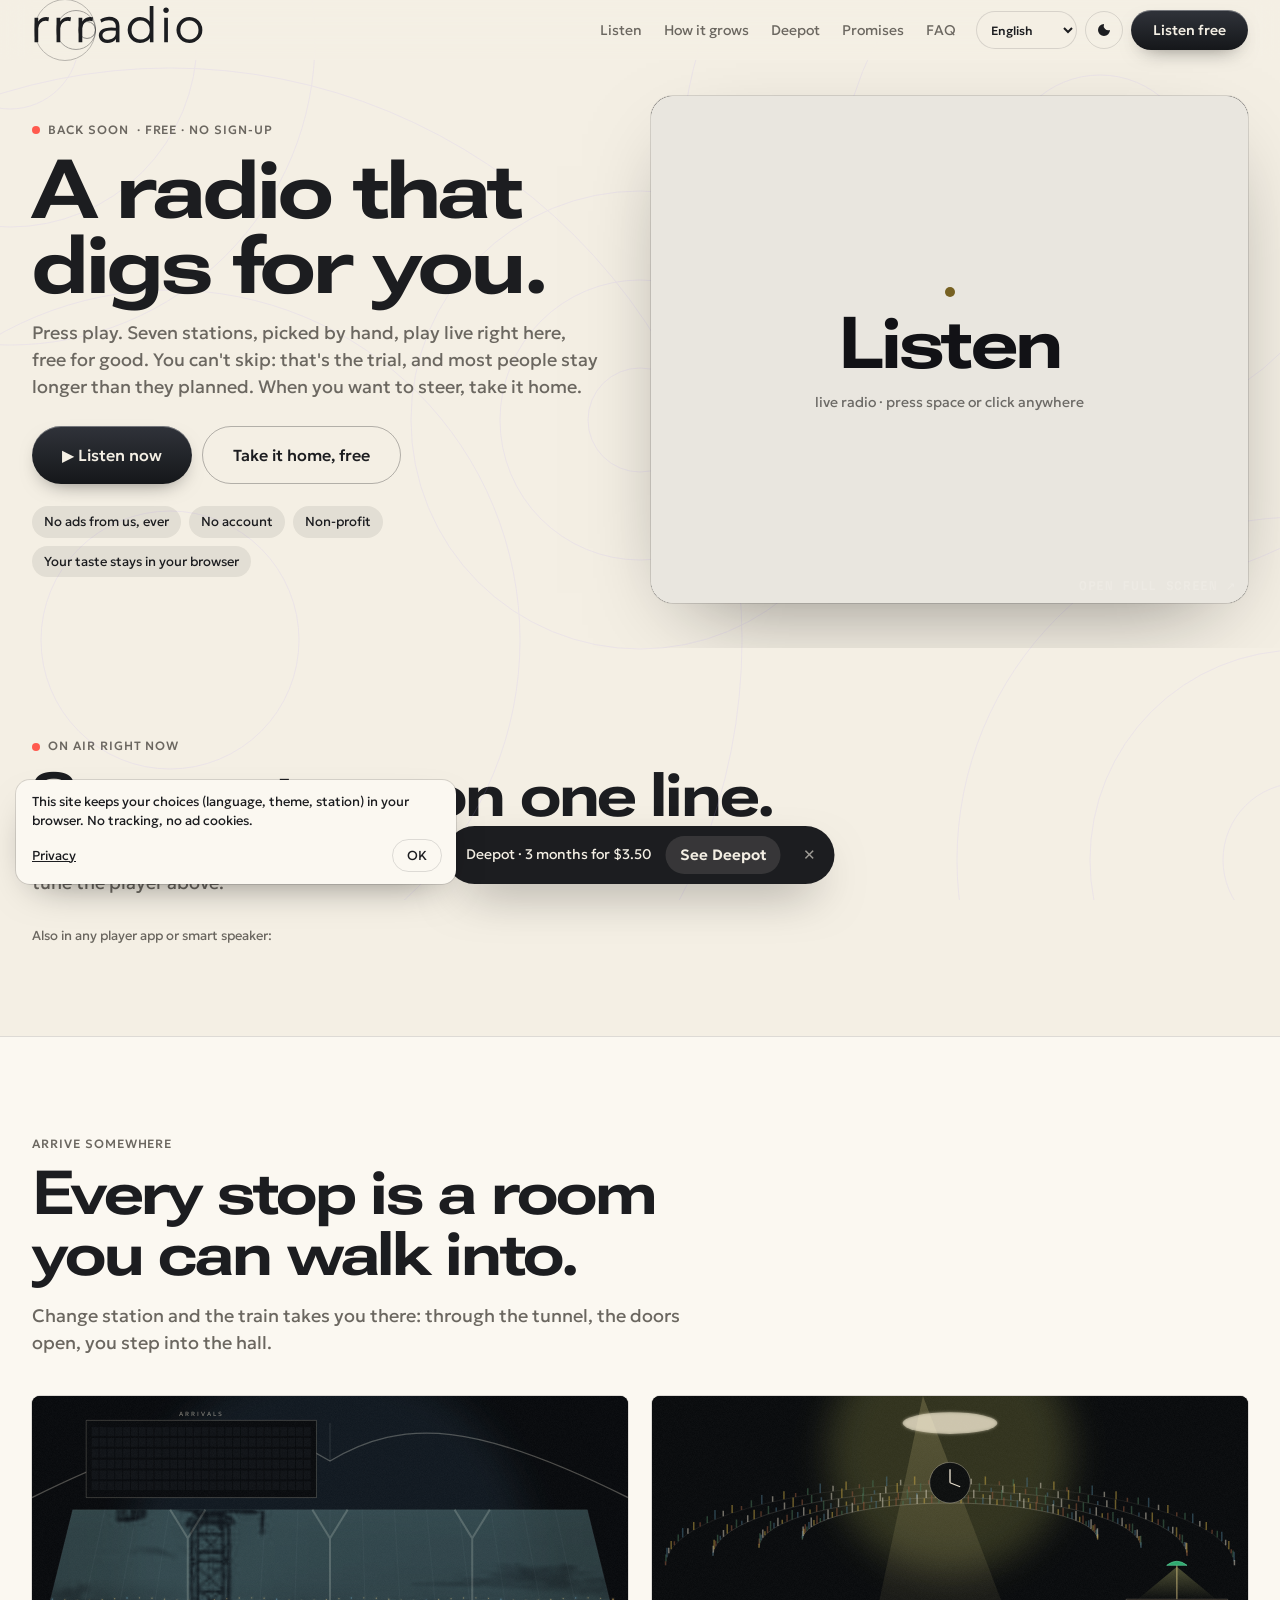
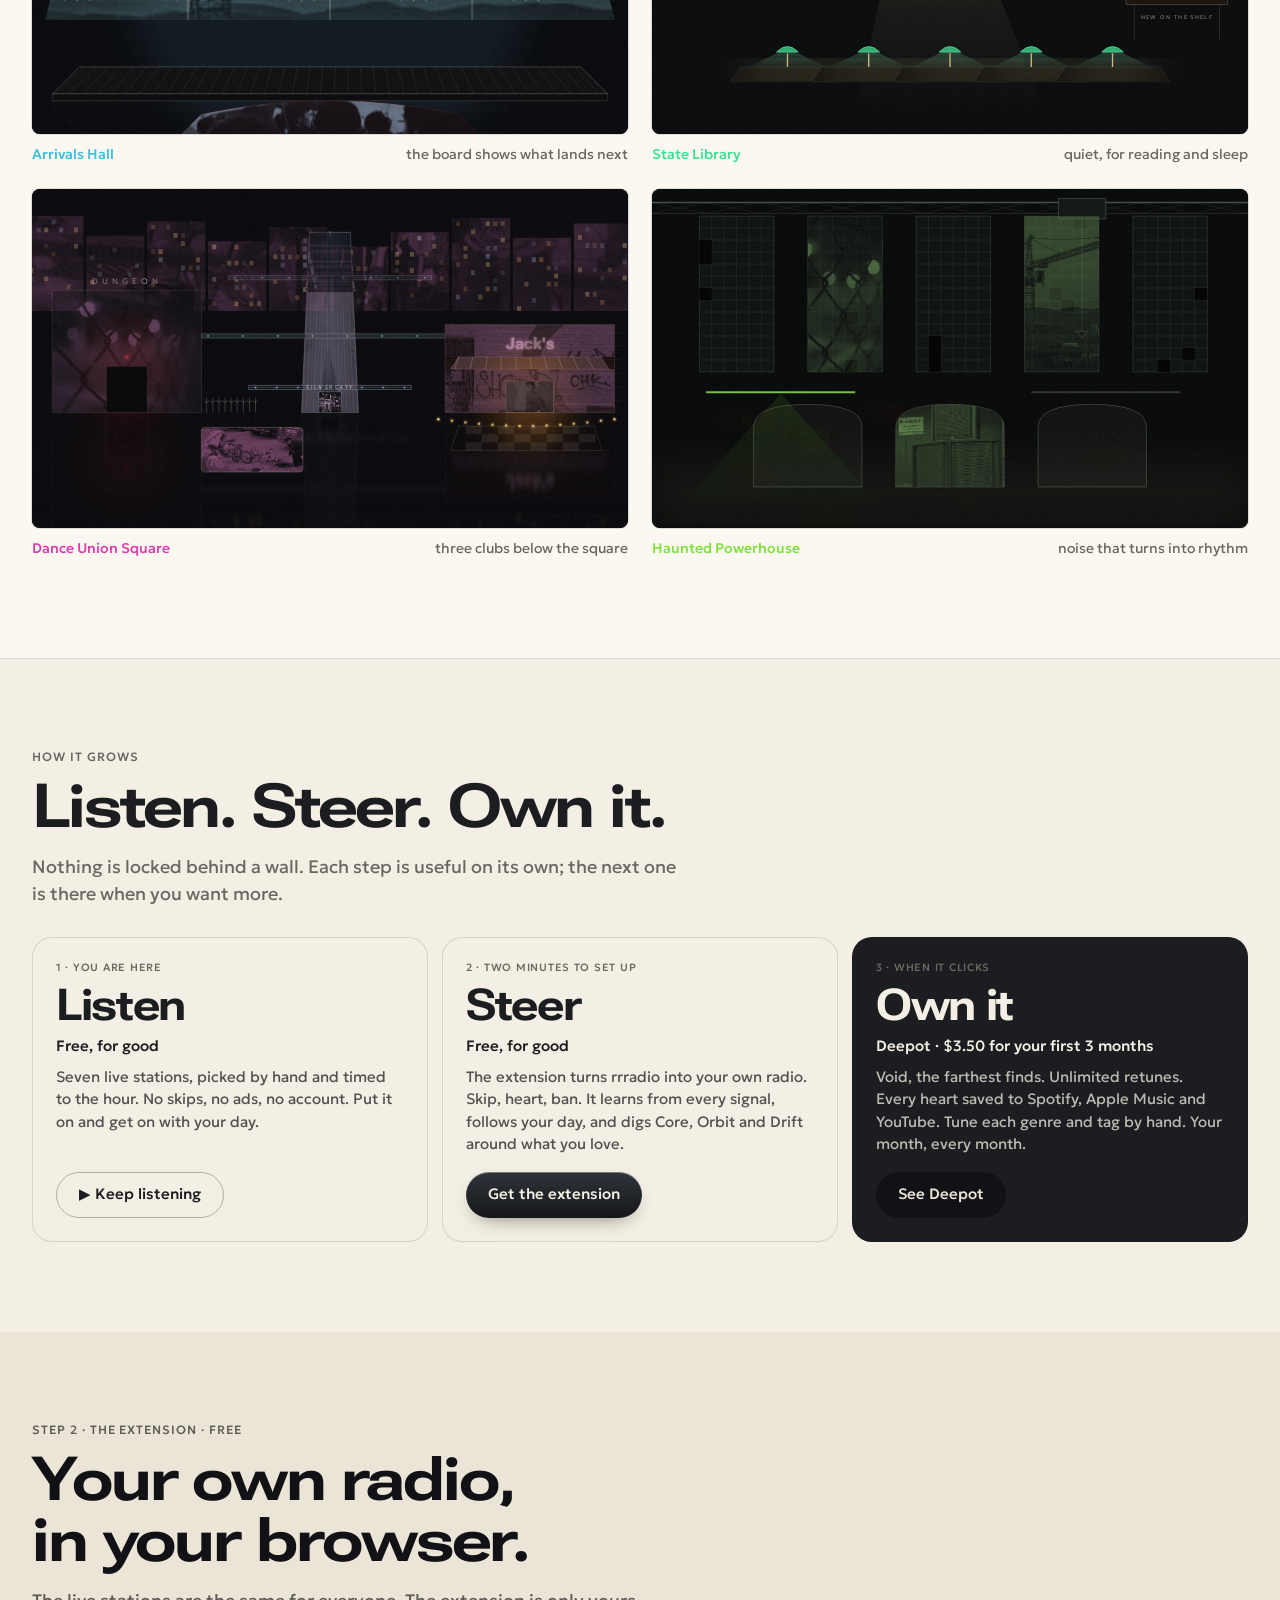
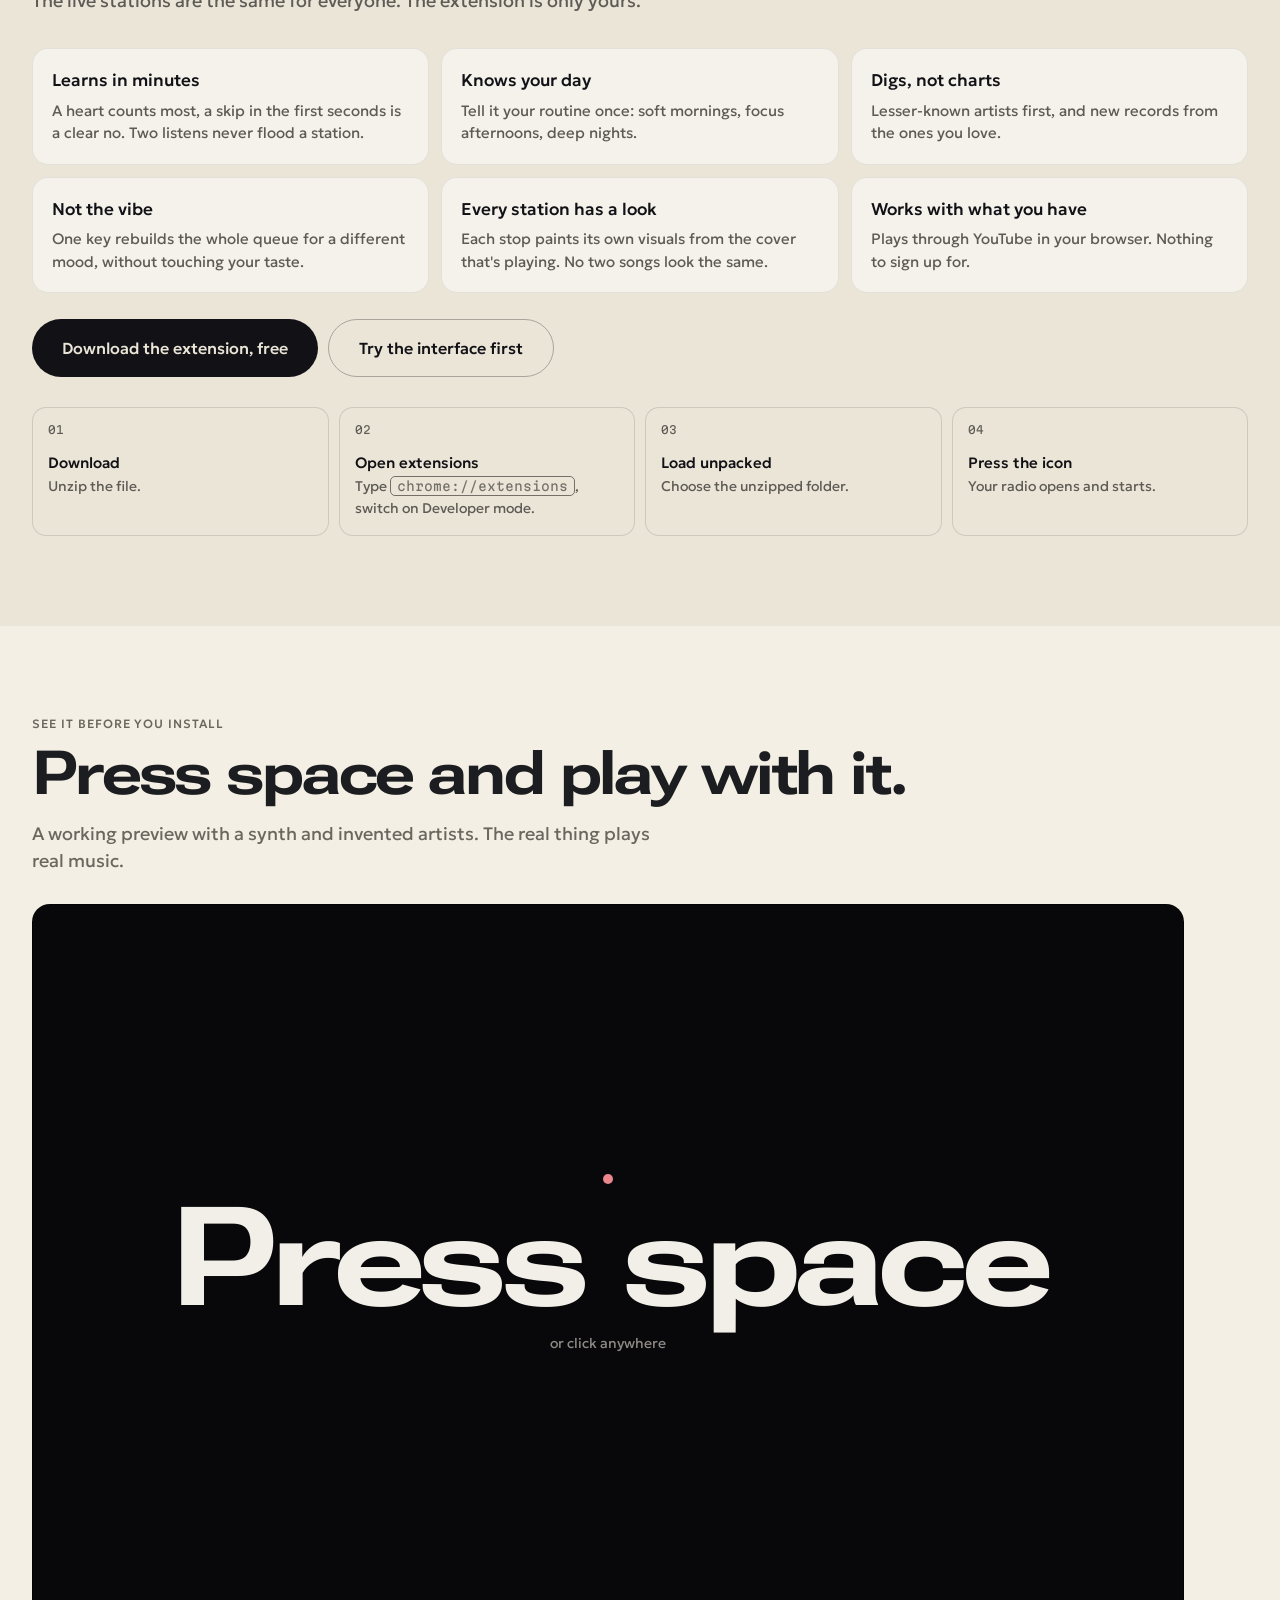
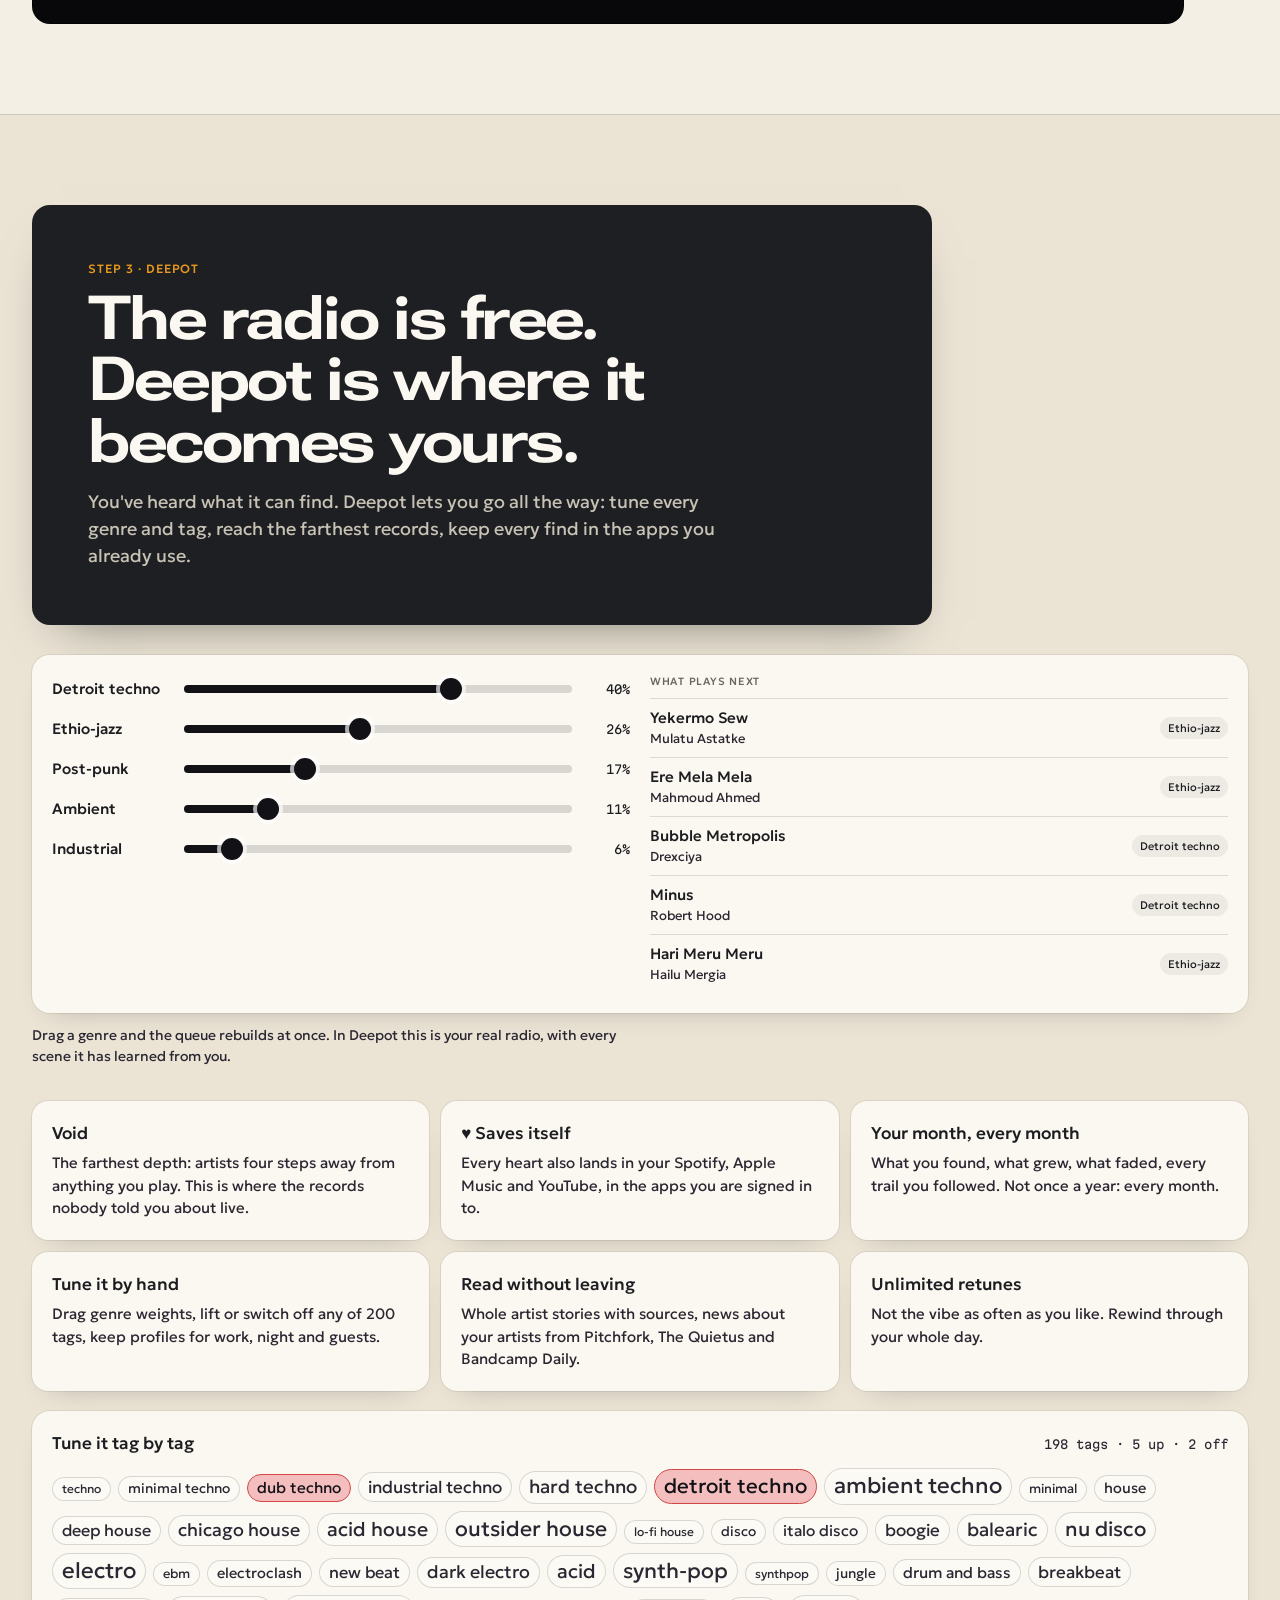
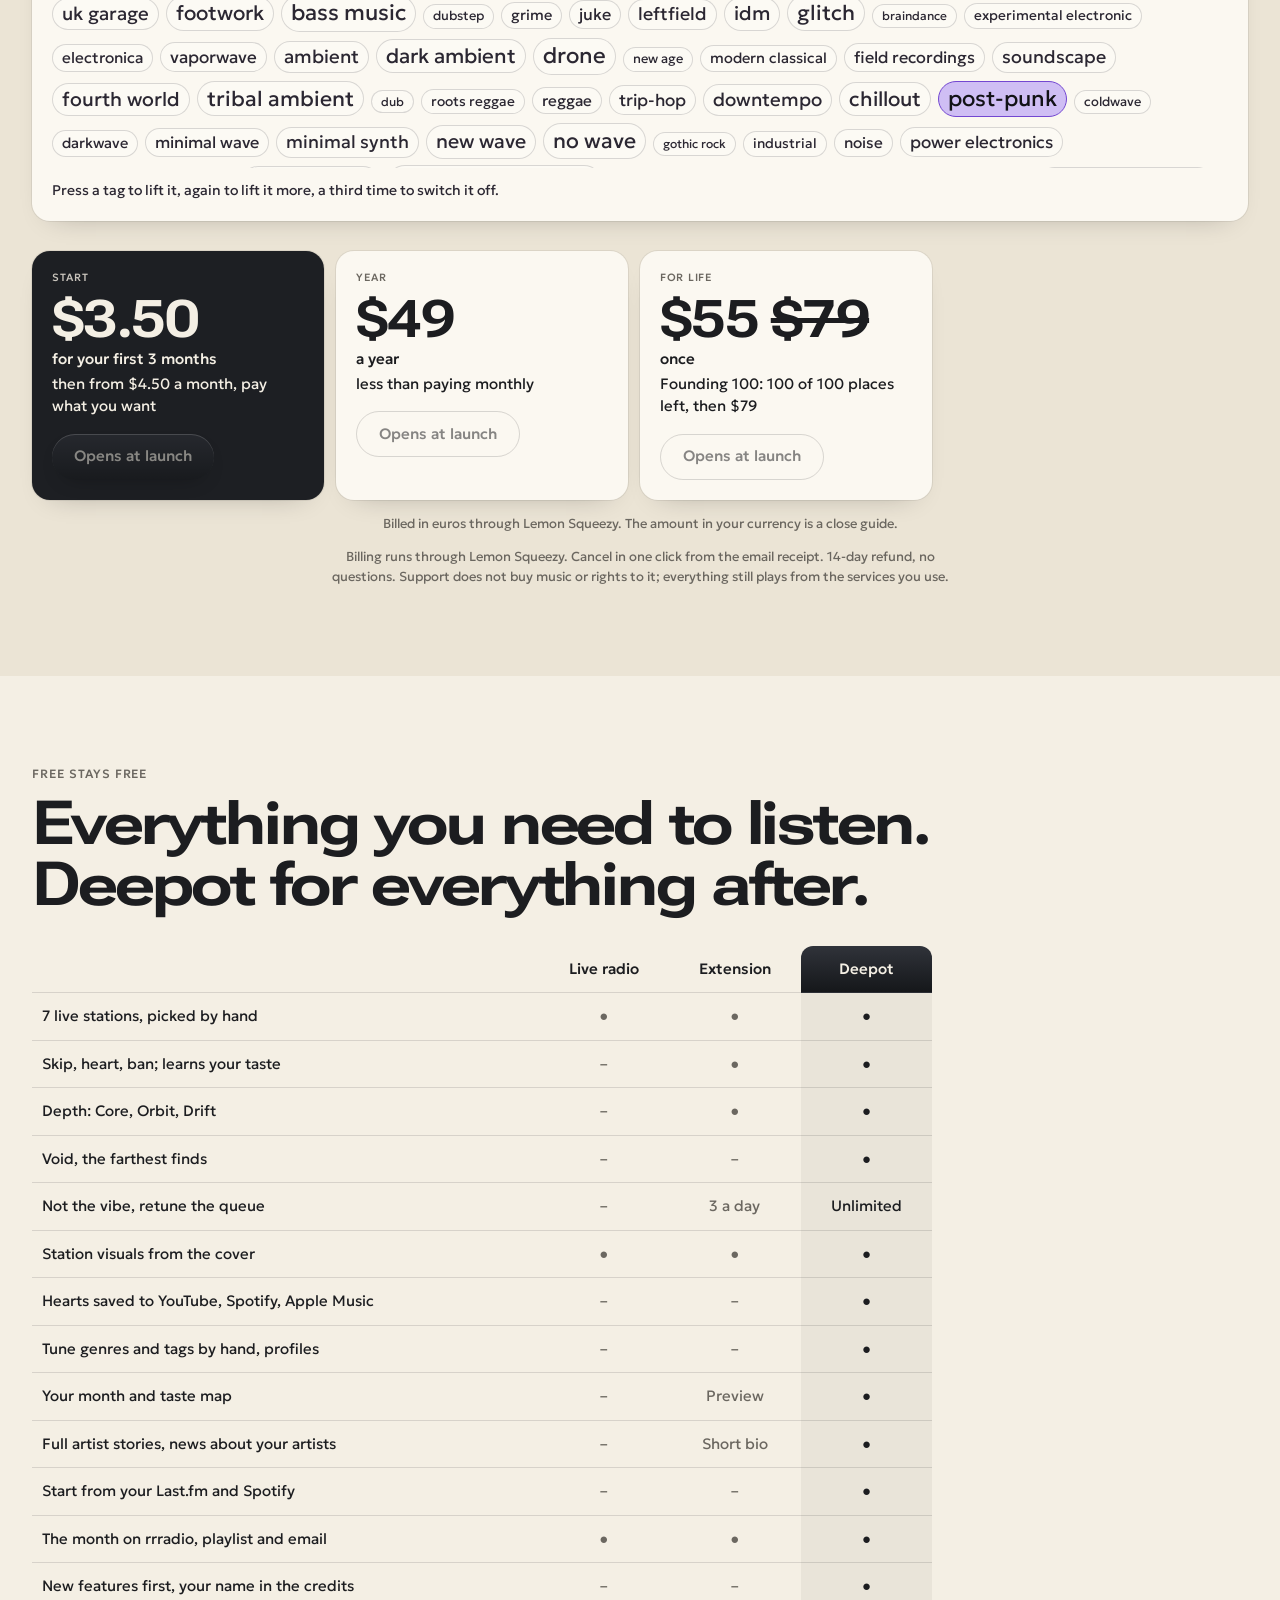
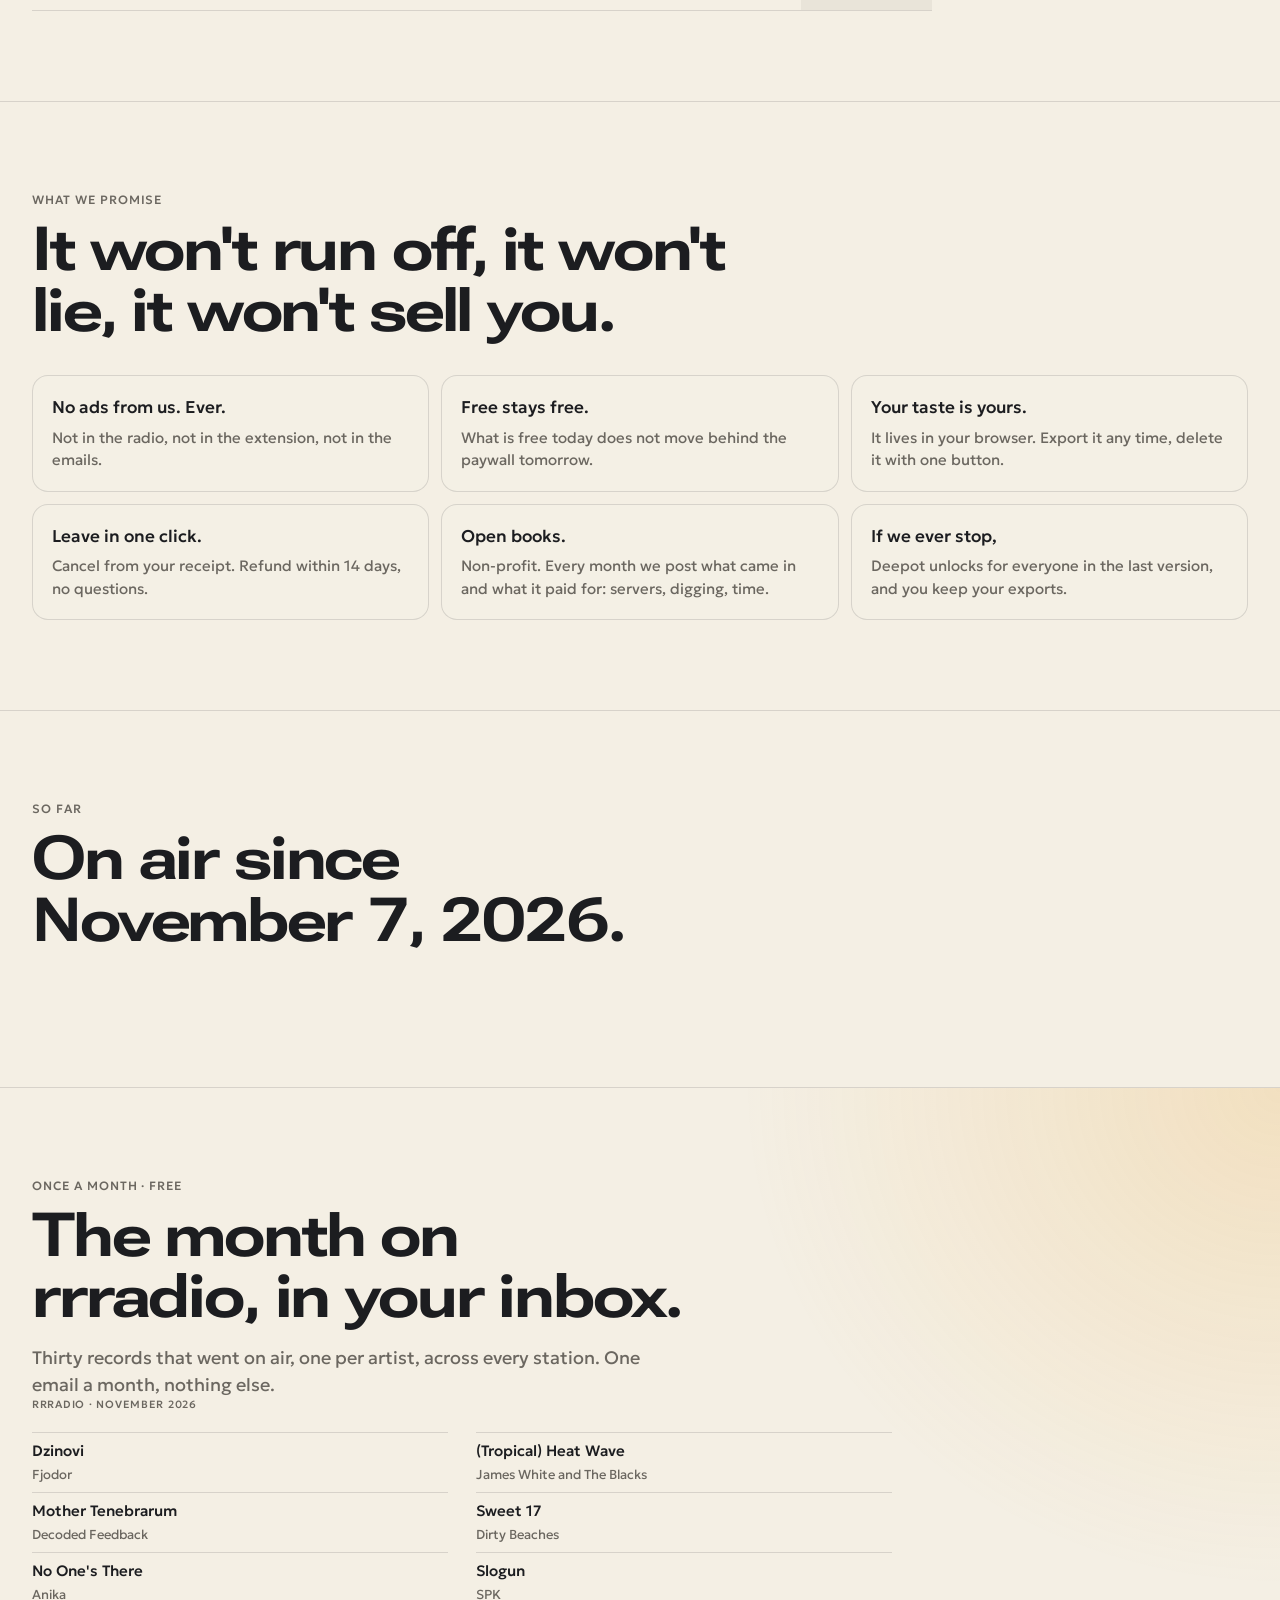
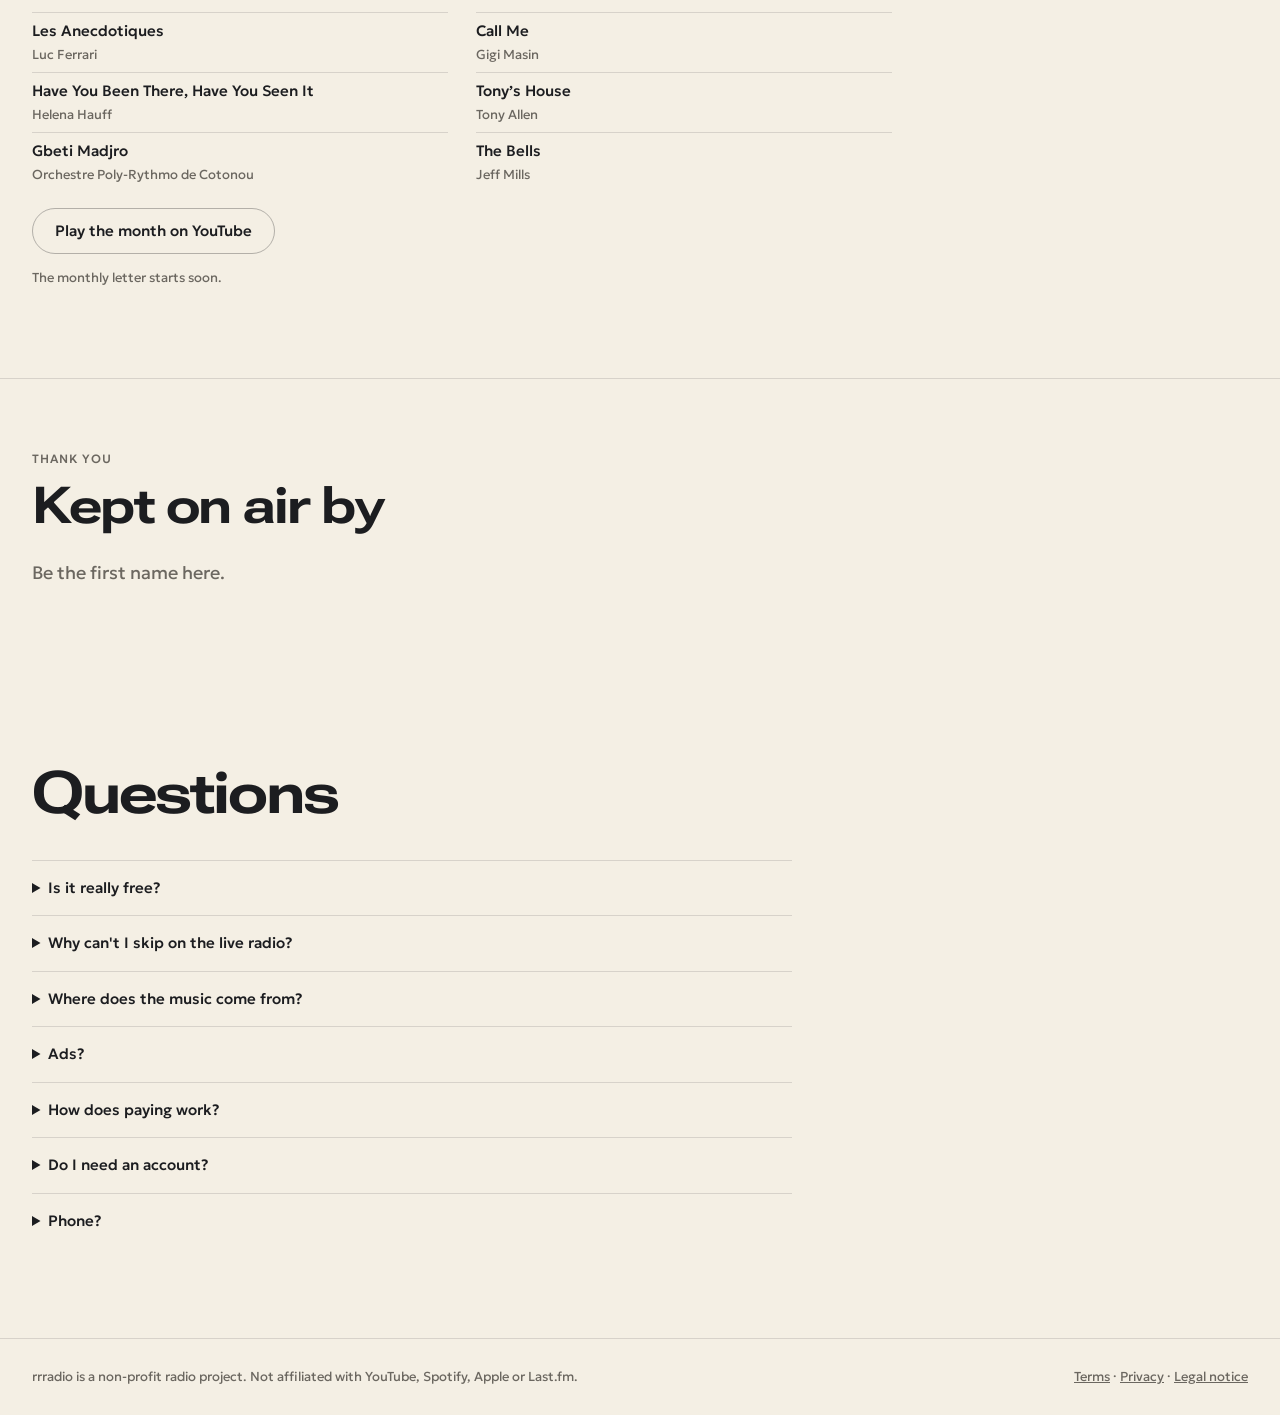
==== commit 4acca97d: "Landing: Deepot readable in the light theme" ====
--- a/index.html
+++ b/index.html
@@ -20,7 +20,7 @@
 <link rel="preconnect" href="https://fonts.gstatic.com" crossorigin>
 <link rel="stylesheet" href="https://fonts.googleapis.com/css2?family=Roboto+Flex:wdth,wght@100..151,400..800&family=Geologica:wght@300..500&family=Martian+Mono:wdth,wght@75,400&display=swap">
 <link rel="stylesheet" href="app.css">
-<link rel="stylesheet" href="site.css?v=8">
+<link rel="stylesheet" href="site.css?v=9">
 <link rel="stylesheet" href="brand/palette.css?v=7">
 <script src="config.js"></script>
 <script>/* theme before paint: the stored choice, else the system */try{const t=localStorage.getItem("rr-theme");if(t)document.documentElement.dataset.theme=t;const light=t?t==="light":matchMedia("(prefers-color-scheme: light)").matches;if(localStorage.getItem("rr-day")===null)localStorage.setItem("rr-day",light?"1":"0")}catch{}</script>
--- a/site.css
+++ b/site.css
@@ -236,3 +236,23 @@
 .hgrid figcaption{display:flex;justify-content:space-between;gap:12px;font-size:14px;color:var(--mut)}
 .hgrid figcaption b{font-weight:500;color:hsl(var(--h) 72% 56%)}
 @media (max-width:760px){.hgrid{grid-template-columns:1fr}}
+
+/* light theme: Deepot gets a dark headline card and solid ivory cards so nothing blends */
+@media (prefers-color-scheme:light){
+:root:not([data-theme=dark]) .depot .head{background:#1d1f23;color:#f4efe4;border-radius:18px;padding:clamp(26px,4.5vw,56px);box-shadow:0 24px 50px -30px #0008}
+:root:not([data-theme=dark]) .depot .head h2{color:#fbf8f1}
+:root:not([data-theme=dark]) .depot .head .eyebrow{color:#e89a1c}
+:root:not([data-theme=dark]) .depot .head .lede{color:#c9c3b6}
+:root:not([data-theme=dark]) .depot{background:#ebe4d5}
+:root:not([data-theme=dark]) .depot .grid div,:root:not([data-theme=dark]) .depot .tune,:root:not([data-theme=dark]) .depot .tagdemo,:root:not([data-theme=dark]) .depot .pr{background:#fbf8f1;box-shadow:0 0 0 1px #1c1d2014,0 12px 28px -20px #0005}
+:root:not([data-theme=dark]) .depot .pr.hl{background:#1d1f23;color:#f4efe4}
+:root:not([data-theme=dark]) .depot .grid b,:root:not([data-theme=dark]) .depot .tdh b{color:#1c1d20}
+}
+:root[data-theme=light] .depot .head{background:#1d1f23;color:#f4efe4;border-radius:18px;padding:clamp(26px,4.5vw,56px);box-shadow:0 24px 50px -30px #0008}
+:root[data-theme=light] .depot .head h2{color:#fbf8f1}
+:root[data-theme=light] .depot .head .eyebrow{color:#e89a1c}
+:root[data-theme=light] .depot .head .lede{color:#c9c3b6}
+:root[data-theme=light] .depot{background:#ebe4d5}
+:root[data-theme=light] .depot .grid div,:root[data-theme=light] .depot .tune,:root[data-theme=light] .depot .tagdemo,:root[data-theme=light] .depot .pr{background:#fbf8f1;box-shadow:0 0 0 1px #1c1d2014,0 12px 28px -20px #0005}
+:root[data-theme=light] .depot .pr.hl{background:#1d1f23;color:#f4efe4}
+:root[data-theme=light] .depot .grid b,:root[data-theme=light] .depot .tdh b{color:#1c1d20}
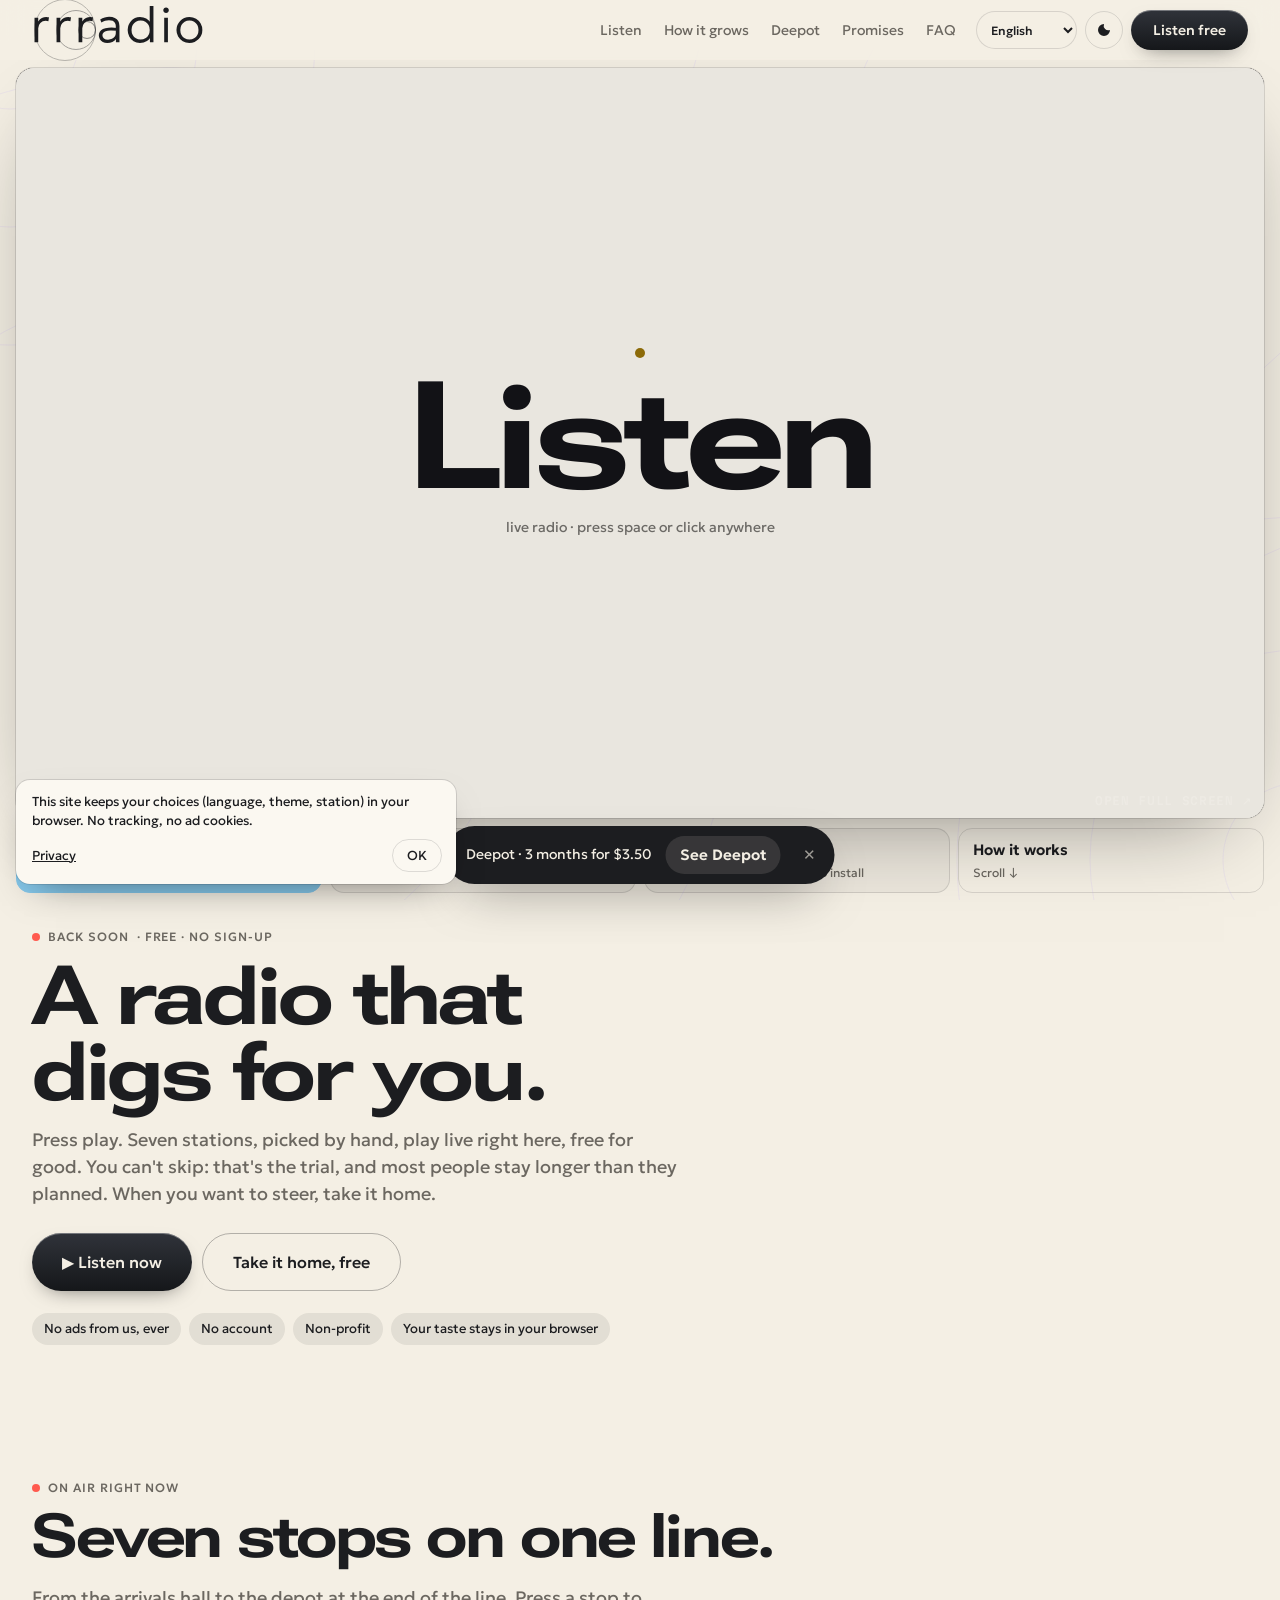
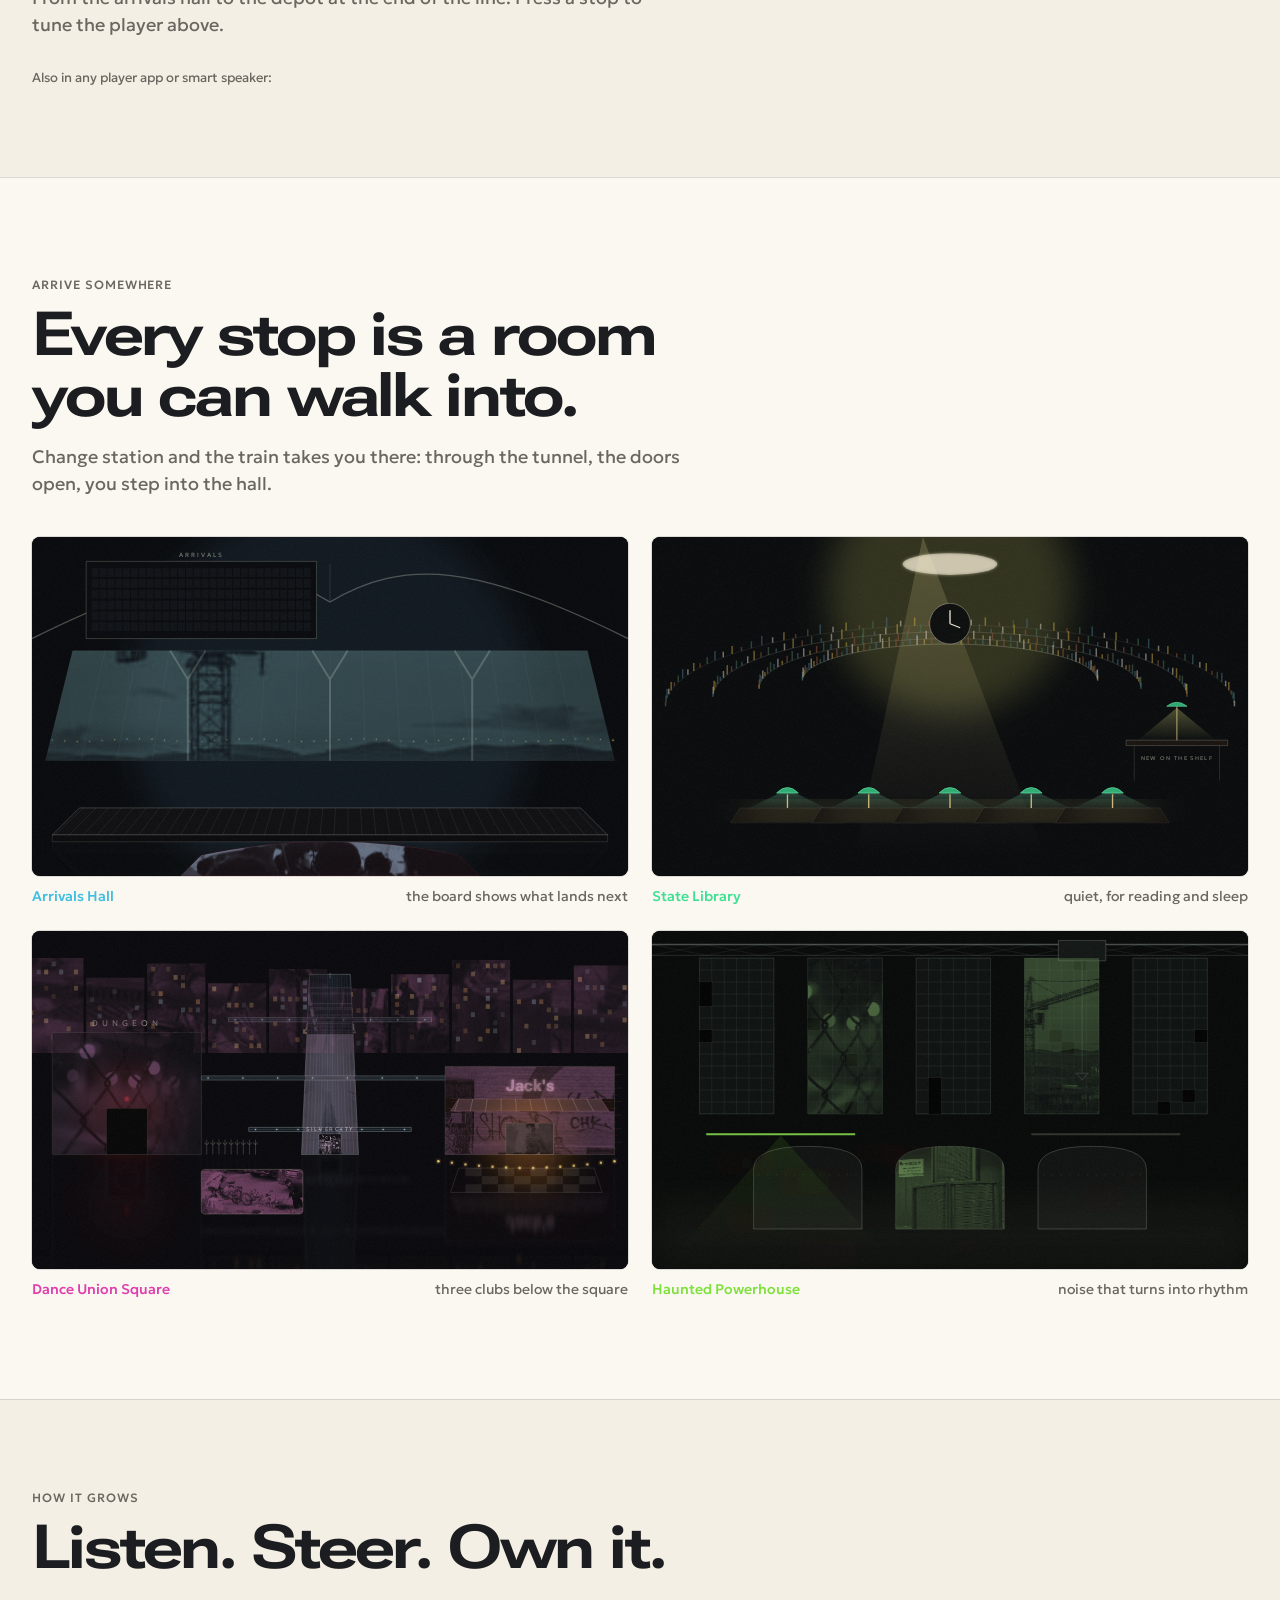
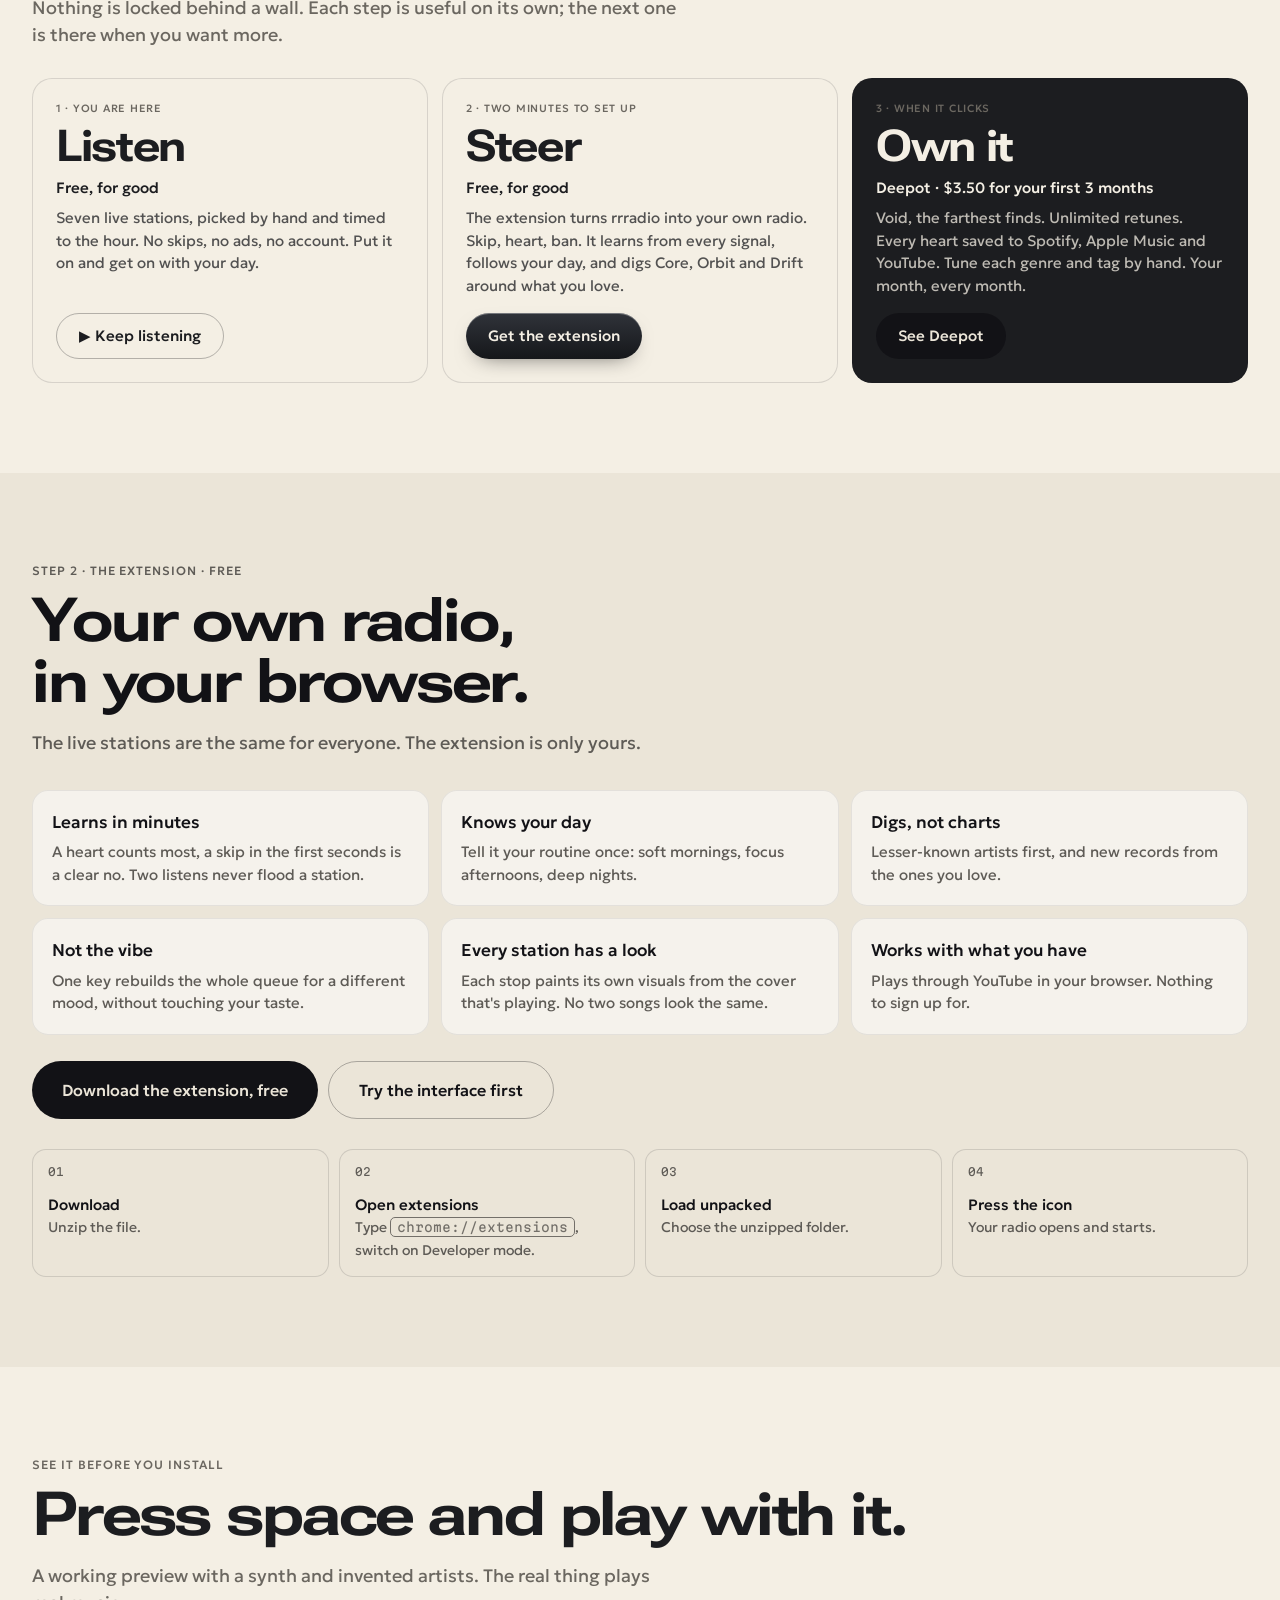
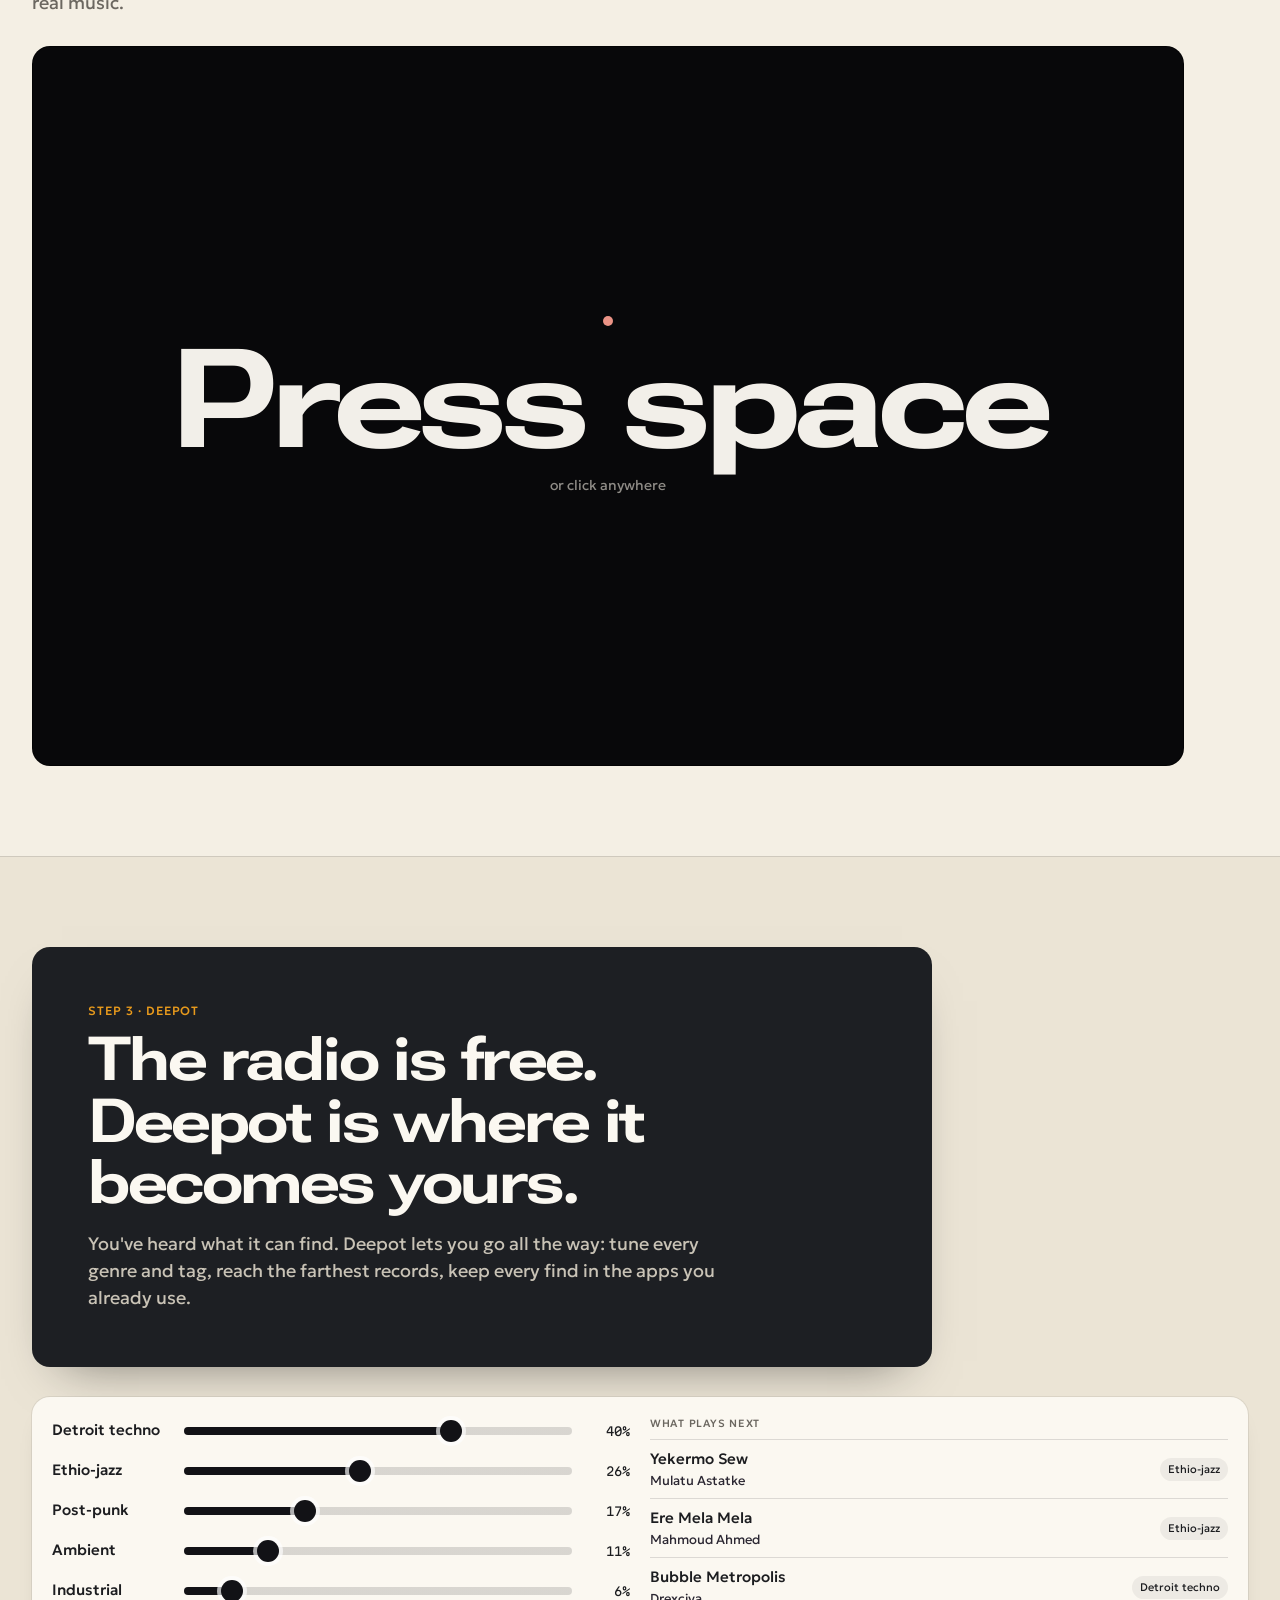
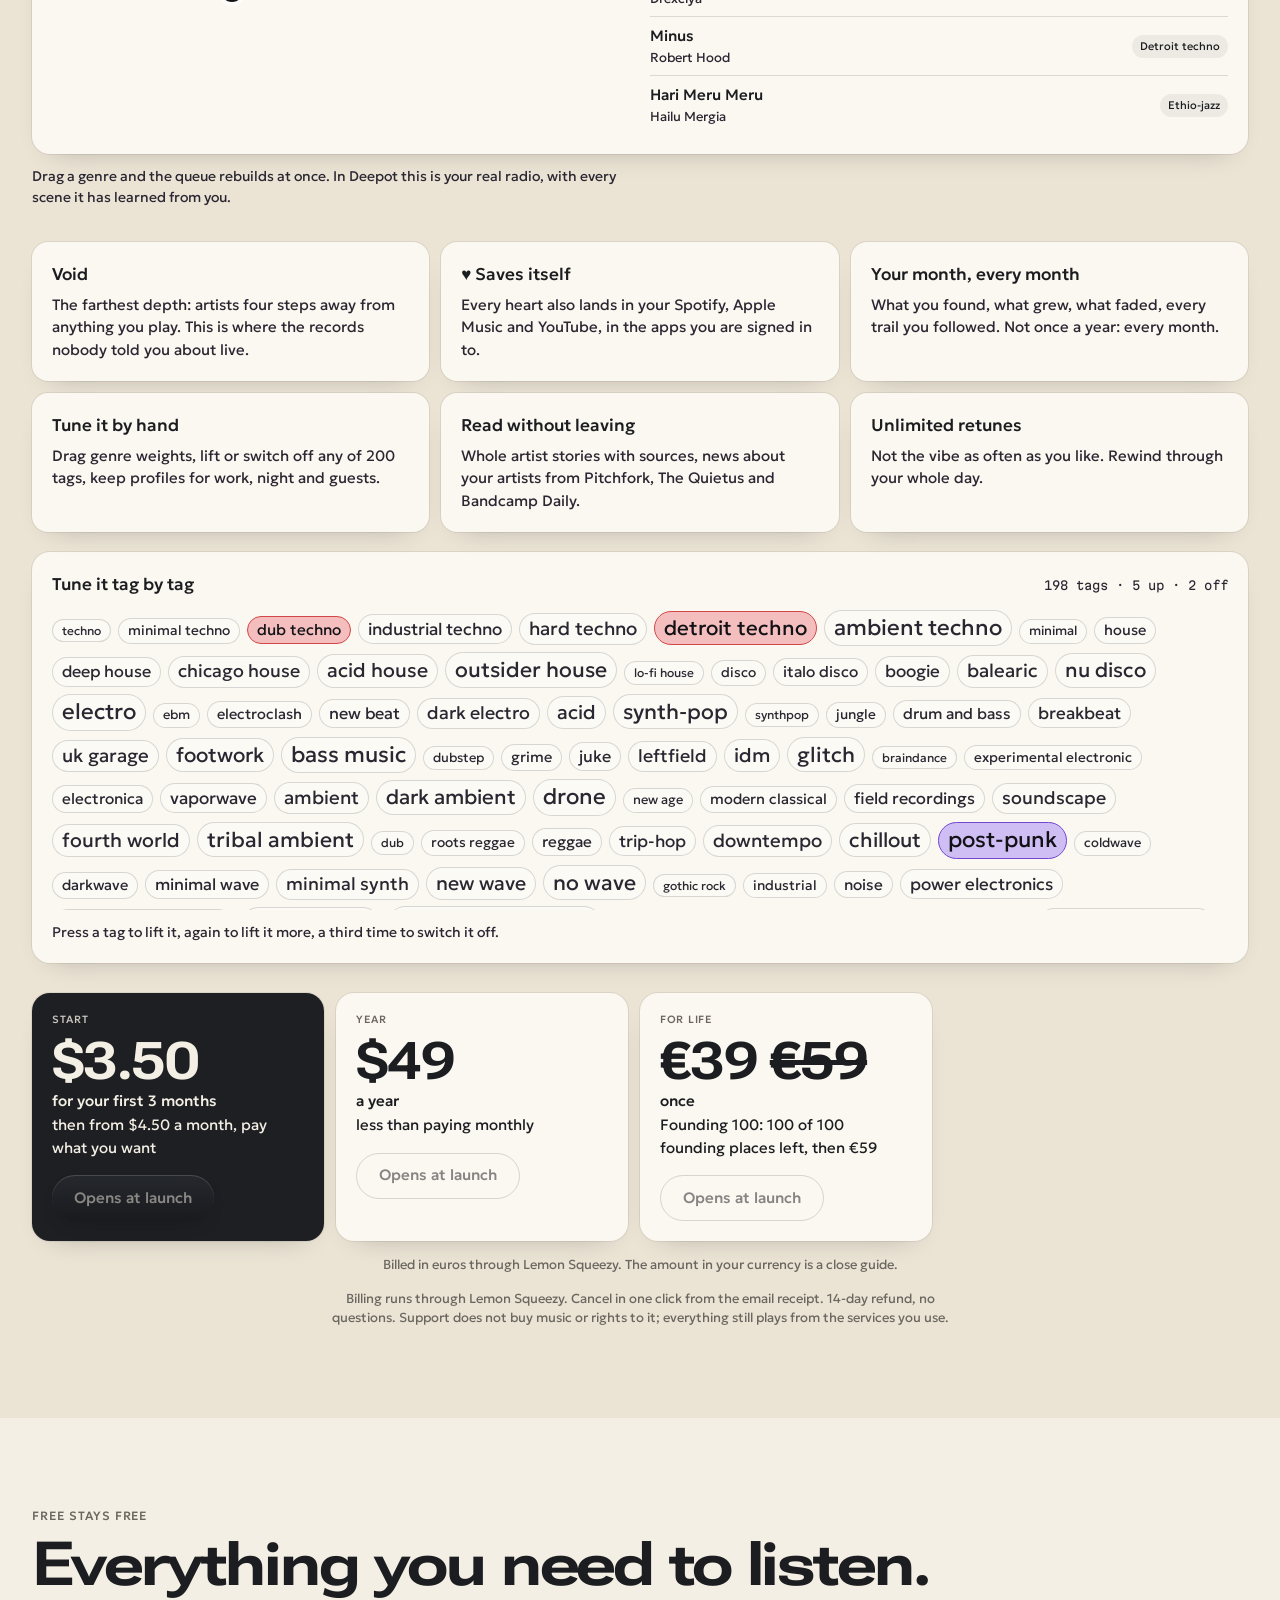
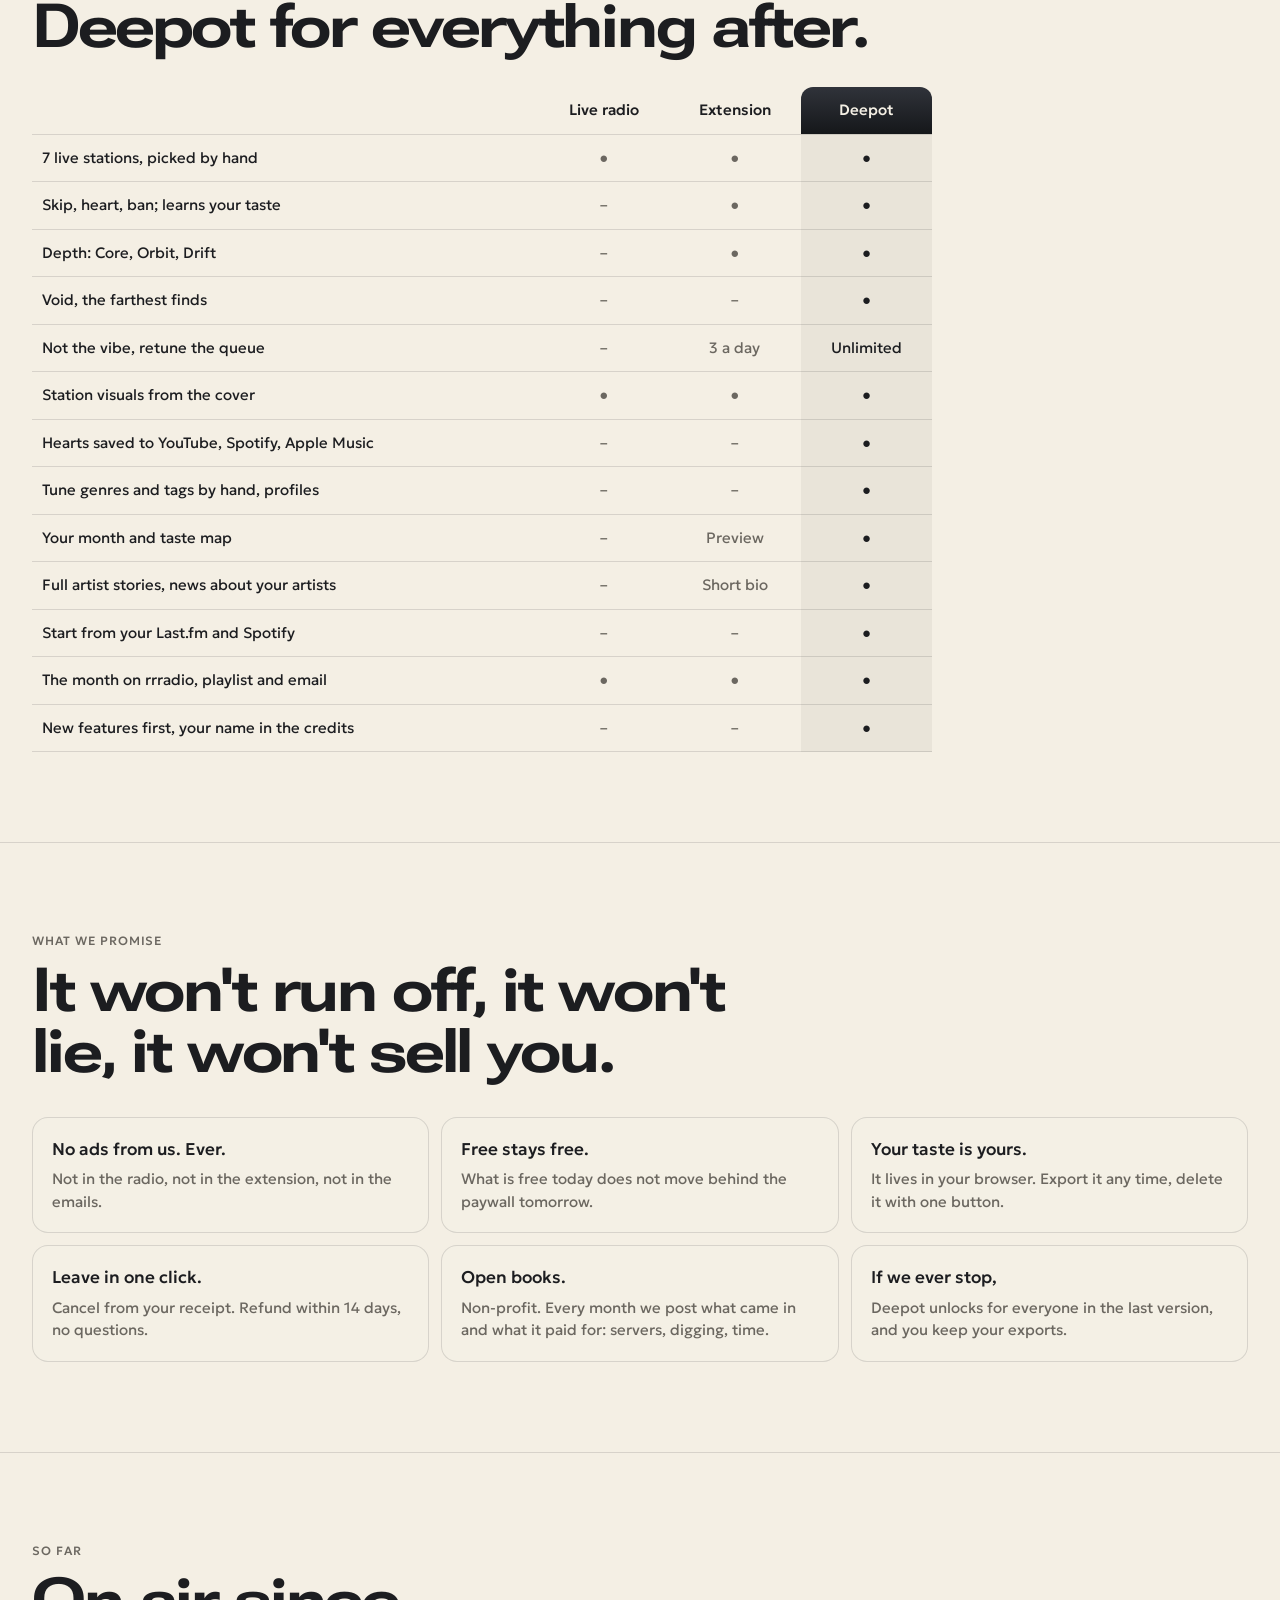
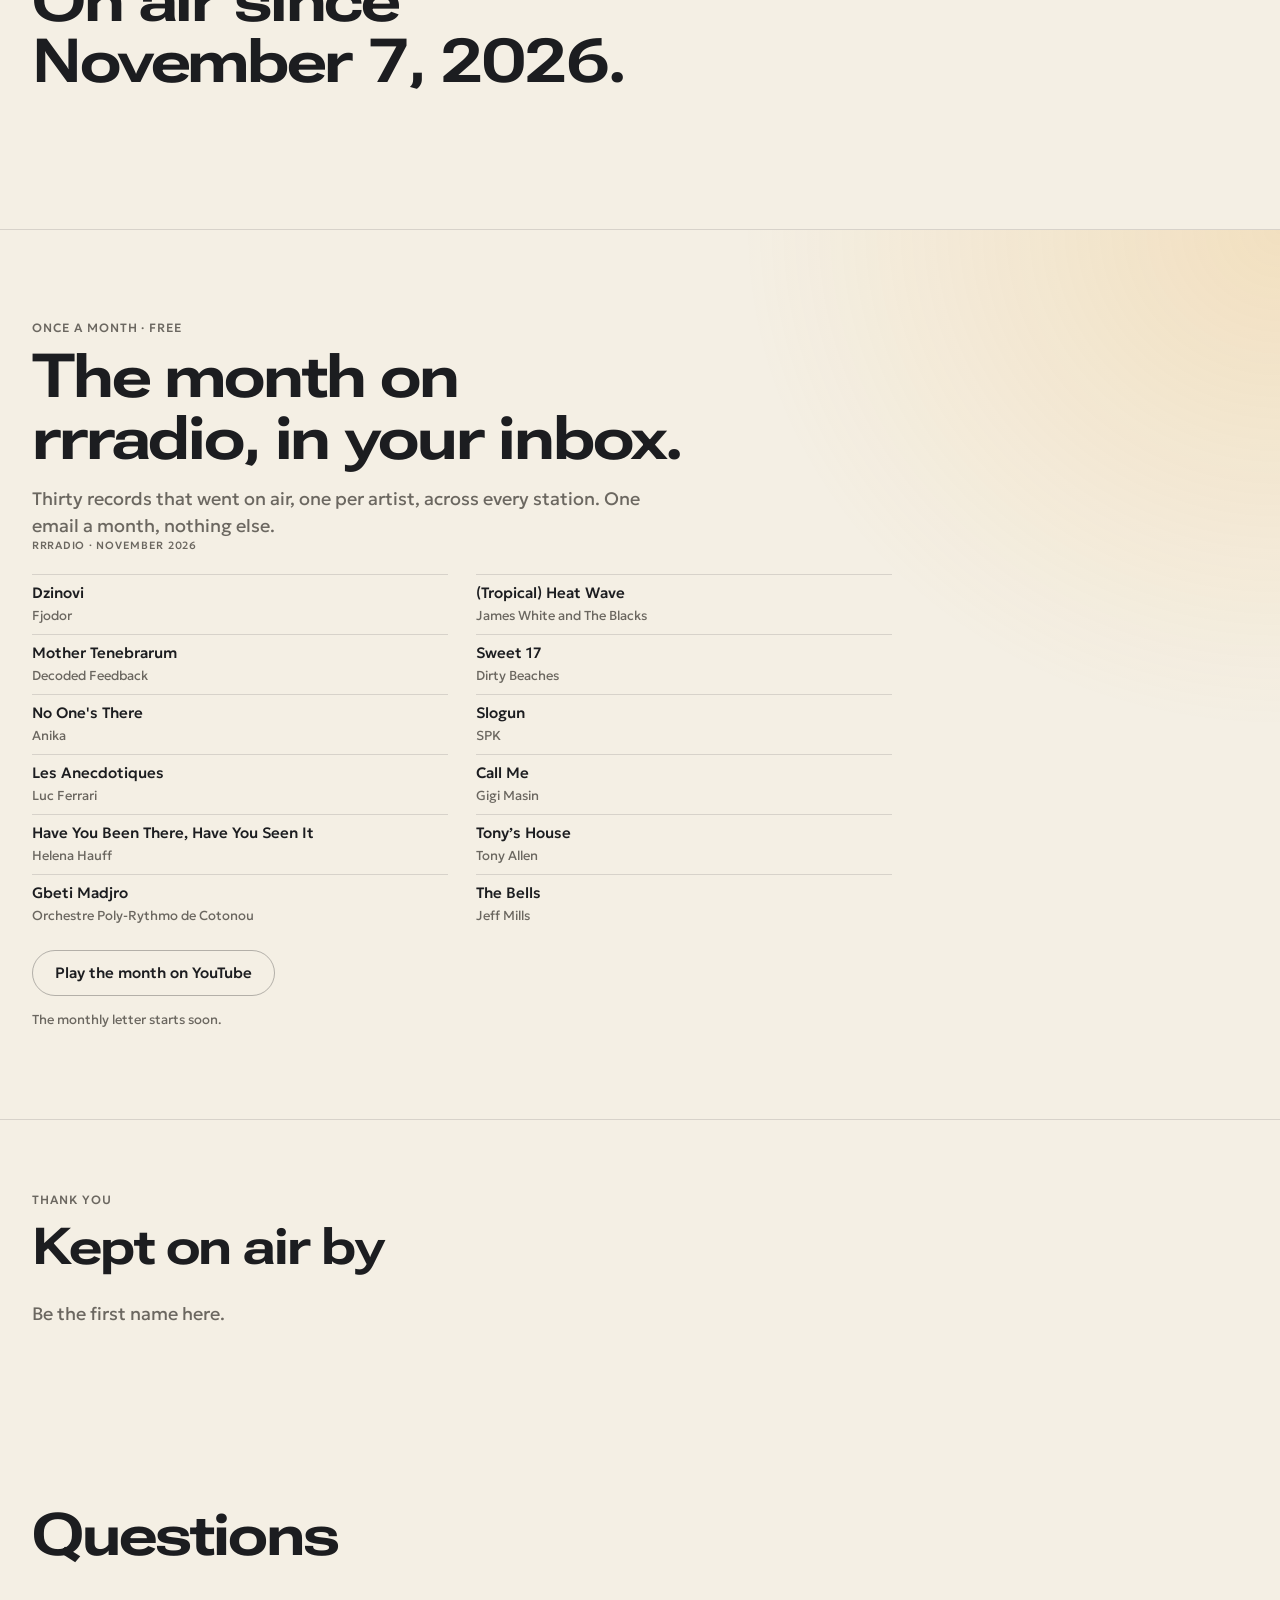
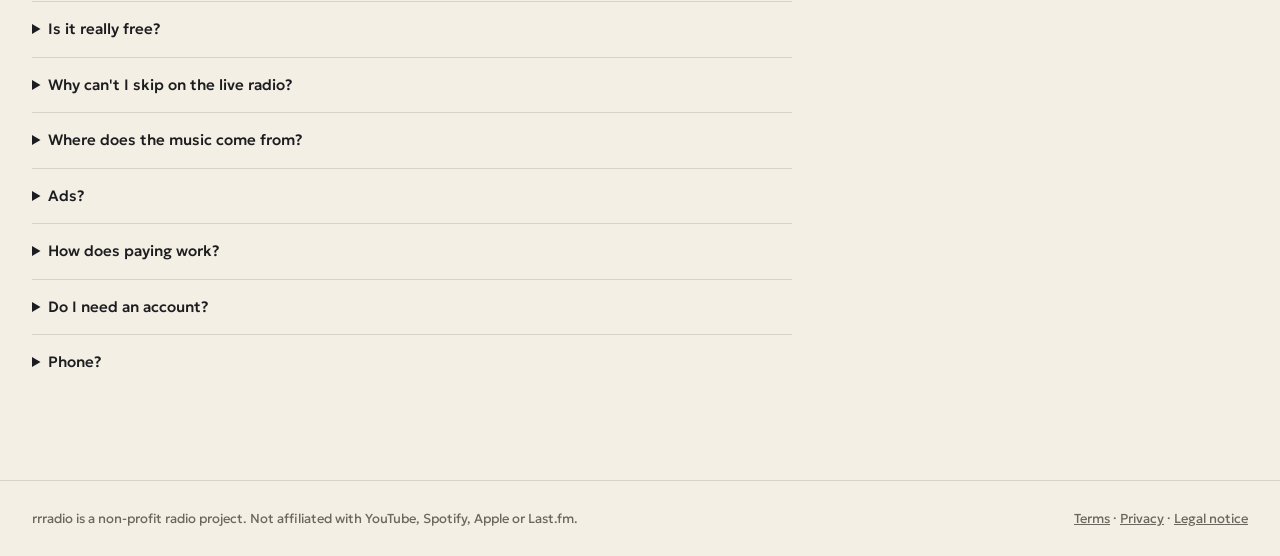
==== commit a406ba8e: "Landing: the live radio is the first screen, offers below" ====
--- a/index.html
+++ b/index.html
@@ -20,7 +20,7 @@
 <link rel="preconnect" href="https://fonts.gstatic.com" crossorigin>
 <link rel="stylesheet" href="https://fonts.googleapis.com/css2?family=Roboto+Flex:wdth,wght@100..151,400..800&family=Geologica:wght@300..500&family=Martian+Mono:wdth,wght@75,400&display=swap">
 <link rel="stylesheet" href="app.css">
-<link rel="stylesheet" href="site.css?v=9">
+<link rel="stylesheet" href="site.css?v=10">
 <link rel="stylesheet" href="brand/palette.css?v=7">
 <script src="config.js"></script>
 <script>/* theme before paint: the stored choice, else the system */try{const t=localStorage.getItem("rr-theme");if(t)document.documentElement.dataset.theme=t;const light=t?t==="light":matchMedia("(prefers-color-scheme: light)").matches;if(localStorage.getItem("rr-day")===null)localStorage.setItem("rr-day",light?"1":"0")}catch{}</script>
@@ -30,11 +30,21 @@
 <svg class="net" viewBox="0 0 1440 900" preserveAspectRatio="xMidYMid slice" aria-hidden="true"><circle cx="1180" cy="170" r="419"/><circle cx="1180" cy="170" r="257"/><circle cx="1180" cy="170" r="95"/><circle cx="250" cy="640" r="572"/><circle cx="250" cy="640" r="350"/><circle cx="250" cy="640" r="129"/><circle cx="1380" cy="860" r="343"/><circle cx="1380" cy="860" r="210"/><circle cx="1380" cy="860" r="77"/><circle cx="720" cy="420" r="229"/><circle cx="720" cy="420" r="140"/><circle cx="720" cy="420" r="52"/><circle cx="90" cy="40" r="305"/><circle cx="90" cy="40" r="187"/><circle cx="90" cy="40" r="69"/></svg>
 <header class="top">
   <a class="logo rlogo" href="#" aria-label="rrradio" data-rrlogo>rrradio</a>
-  <nav class="links"><a href="#listen">Listen</a><a href="#ladder">How it grows</a><a href="#depot">Deepot</a><a href="#promises">Promises</a><a href="#faq">FAQ</a></nav>
-  <div class="topr"><select class="lang" id="lang" aria-label="Language"></select><button class="tgl" id="theme" type="button" aria-label="Light or dark"><svg viewBox="0 0 24 24"><path d="M12 3a9 9 0 1 0 9 9 7 7 0 0 1-9-9z"/></svg></button><a class="btn hot" href="#listen" id="ctatop">Listen free</a></div>
+  <nav class="links"><a href="#radio">Listen</a><a href="#ladder">How it grows</a><a href="#depot">Deepot</a><a href="#promises">Promises</a><a href="#faq">FAQ</a></nav>
+  <div class="topr"><select class="lang" id="lang" aria-label="Language"></select><button class="tgl" id="theme" type="button" aria-label="Light or dark"><svg viewBox="0 0 24 24"><path d="M12 3a9 9 0 1 0 9 9 7 7 0 0 1-9-9z"/></svg></button><a class="btn hot" href="#radio" id="ctatop">Listen free</a></div>
 </header>
 
-<section class="hero hero2" id="listen">
+<section class="stagewrap" id="radio">
+  <div class="device stage" id="player"><iframe id="pf" src="radio/" title="rrradio live player" allow="autoplay; fullscreen"></iframe><a class="full" href="radio/" target="_blank" rel="noopener">Open full screen ↗</a></div>
+  <nav class="incta" aria-label="Take rrradio further">
+    <a class="ic hot" href="downloads/rrradio-extension.zip" download><b>Steer it yourself</b><span>Free browser extension · skip, heart, your own taste</span></a>
+    <a class="ic" href="#depot"><b>Deepot</b><span>Tune the radio by hand</span></a>
+    <a class="ic" href="#try"><b>Try the interface</b><span>A working preview, nothing to install</span></a>
+    <a class="ic ghost" href="#listen"><b>How it works</b><span>Scroll ↓</span></a>
+  </nav>
+</section>
+
+<section class="hero hero2 pitchonly" id="listen">
   <div class="pitch">
     <p class="eyebrow"><span class="dot"></span><span id="livec">Live now</span><span> · free · no sign-up</span></p>
     <h1>A radio that<br>digs for you.</h1>
@@ -45,7 +55,6 @@
     </div>
     <ul class="trust"><li>No ads from us, ever</li><li>No account</li><li>Non-profit</li><li>Your taste stays in your browser</li></ul>
   </div>
-  <div class="device" id="player"><iframe id="pf" src="radio/" title="rrradio live player" allow="autoplay; fullscreen"></iframe><a class="full" href="radio/" target="_blank" rel="noopener">Open full screen ↗</a></div>
 </section>
 
 <section class="stations" id="stations">
@@ -220,7 +229,7 @@
   const days = Math.max(1, Math.round((Date.now() - Date.UTC(2026, 10, 7)) / 864e5));
   const artists = new Set(d.stations.flatMap(s => [s.now, ...(s.next || [])].filter(Boolean).map(t => t.artist)));
   document.getElementById("stats").innerHTML = [[d.stations.length, "stations on one line", 0], [days, days === 1 ? "day on air" : "days on air", 1], ...(SHOWN ? [[L, "listening right now", 2]] : []), [artists.size, "artists on air in the next hour", 3], ["0", "ads, ever", 4]].map(([n, t, k]) => `<div><b>${n}</b><span>${(window.T && T("stats." + k)) || t}</span></div>`).join("") }
-document.getElementById("cards").addEventListener("click", e => { const b = e.target.closest(".stop"); if (!b) return; pf.contentWindow.location.hash = b.dataset.id; document.getElementById("listen").scrollIntoView({ behavior: "smooth" }) });
+document.getElementById("cards").addEventListener("click", e => { const b = e.target.closest(".stop"); if (!b) return; pf.contentWindow.location.hash = b.dataset.id; document.getElementById("radio").scrollIntoView({ behavior: "smooth" }) });
 onAir(); setInterval(onAir, 30000);
 /* checkout links come from config.js once the Lemon Squeezy store is live */
 const BUY = (window.IRR && IRR.buy) || {};
--- a/site.css
+++ b/site.css
@@ -256,3 +256,17 @@
 :root[data-theme=light] .depot .grid div,:root[data-theme=light] .depot .tune,:root[data-theme=light] .depot .tagdemo,:root[data-theme=light] .depot .pr{background:#fbf8f1;box-shadow:0 0 0 1px #1c1d2014,0 12px 28px -20px #0005}
 :root[data-theme=light] .depot .pr.hl{background:#1d1f23;color:#f4efe4}
 :root[data-theme=light] .depot .grid b,:root[data-theme=light] .depot .tdh b{color:#1c1d20}
+
+/* the first screen is the live radio itself; the offer starts below the fold */
+.stagewrap{display:flex;flex-direction:column;gap:10px;padding:8px max(16px,env(safe-area-inset-right,0px)) 0 max(16px,env(safe-area-inset-left,0px))}
+.device.stage{aspect-ratio:auto;height:calc(100svh - 150px);min-height:440px;border-radius:18px}
+.incta{display:grid;grid-template-columns:repeat(4,minmax(0,1fr));gap:8px}
+.incta .ic{display:flex;flex-direction:column;gap:2px;min-width:0;padding:10px 14px;border-radius:14px;border:1px solid var(--line);background:color-mix(in srgb,var(--fg) 4%,transparent);color:var(--fg);text-decoration:none;transition:border-color .3s,background .3s,transform .3s}
+.incta .ic:hover{border-color:var(--a);transform:translateY(-1px)}
+.incta .ic b{font-weight:600;font-size:15px}
+.incta .ic span{font-size:12px;color:var(--mut);white-space:nowrap;overflow:hidden;text-overflow:ellipsis}
+.incta .ic.hot{background:var(--a);border-color:var(--a);color:var(--bg)}
+.incta .ic.hot span{color:color-mix(in srgb,var(--bg) 72%,transparent)}
+.incta .ic.ghost{background:transparent}
+.hero.pitchonly{grid-template-columns:minmax(0,1fr);max-width:980px}
+@media(max-width:760px){.device.stage{height:calc(100svh - 190px);min-height:380px;border-radius:14px}.incta{grid-template-columns:repeat(2,minmax(0,1fr))}.incta .ic{padding:9px 12px}.incta .ic span{white-space:normal}}
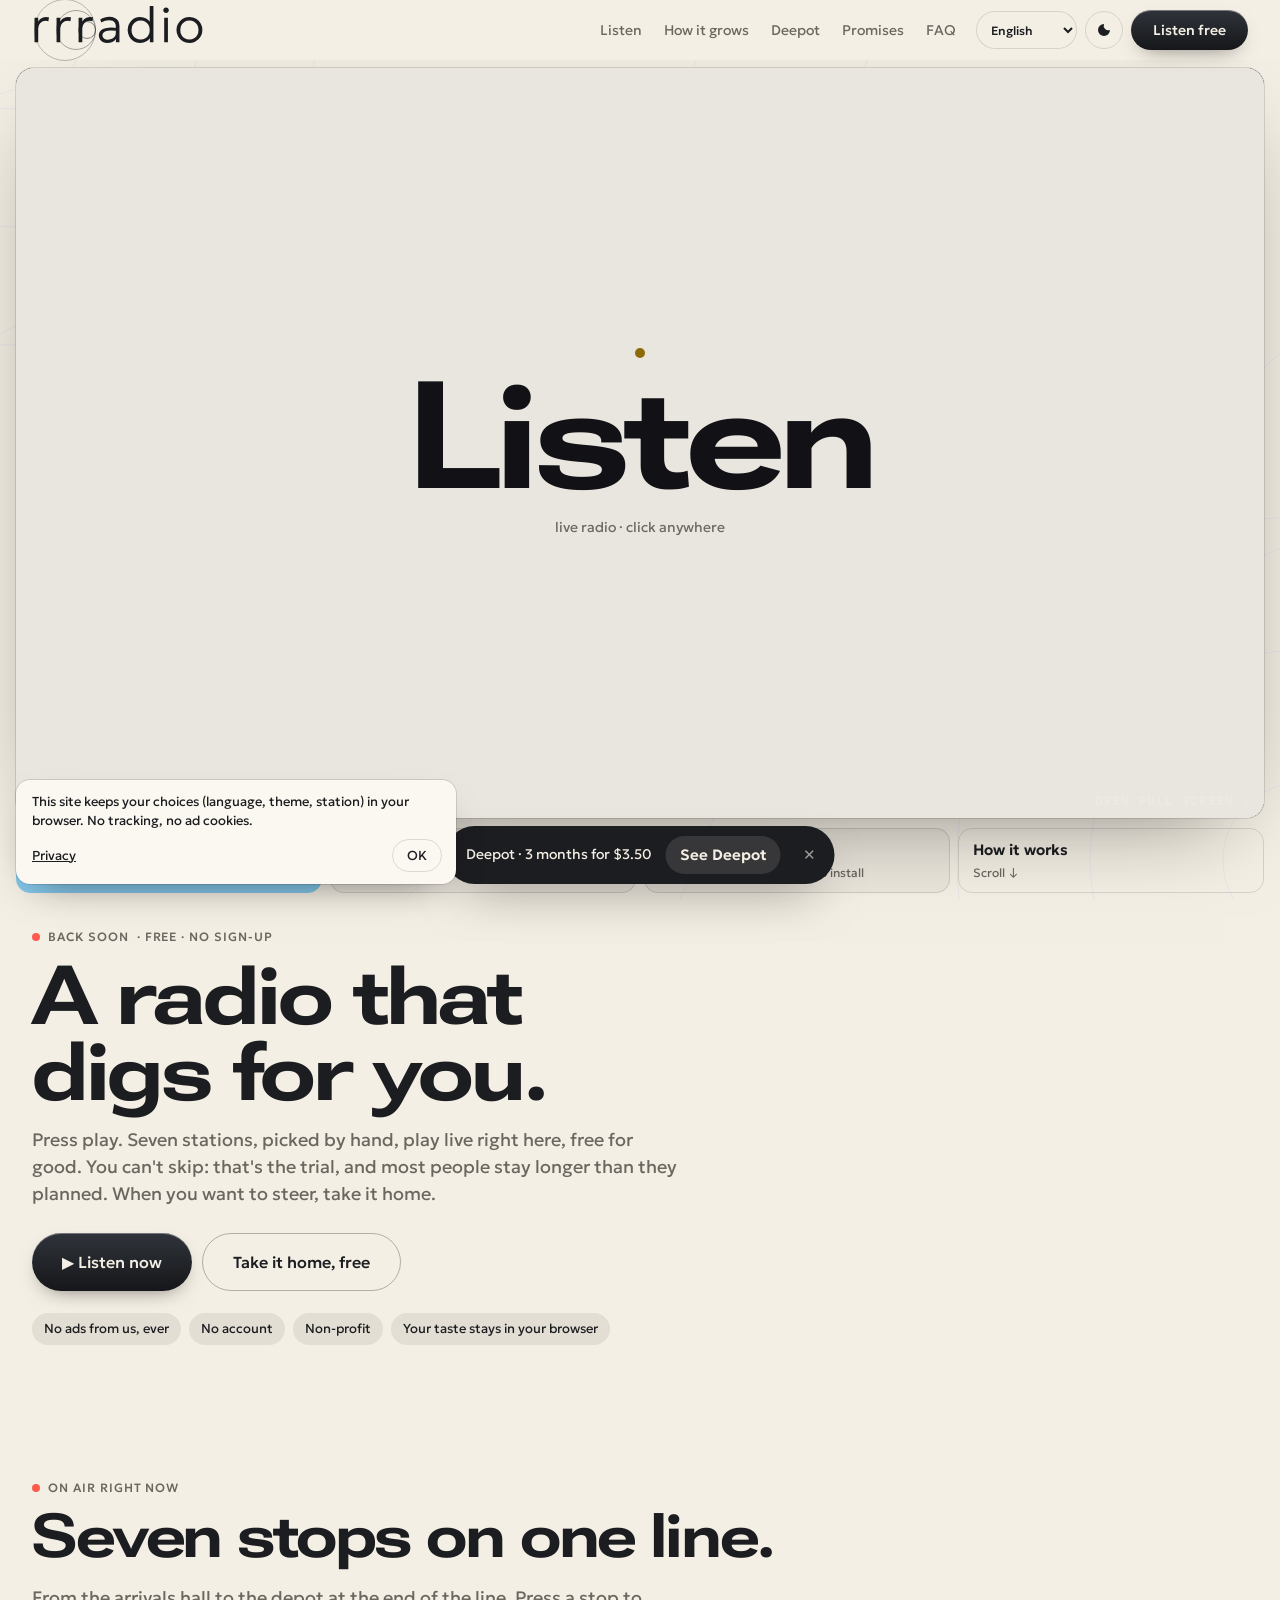
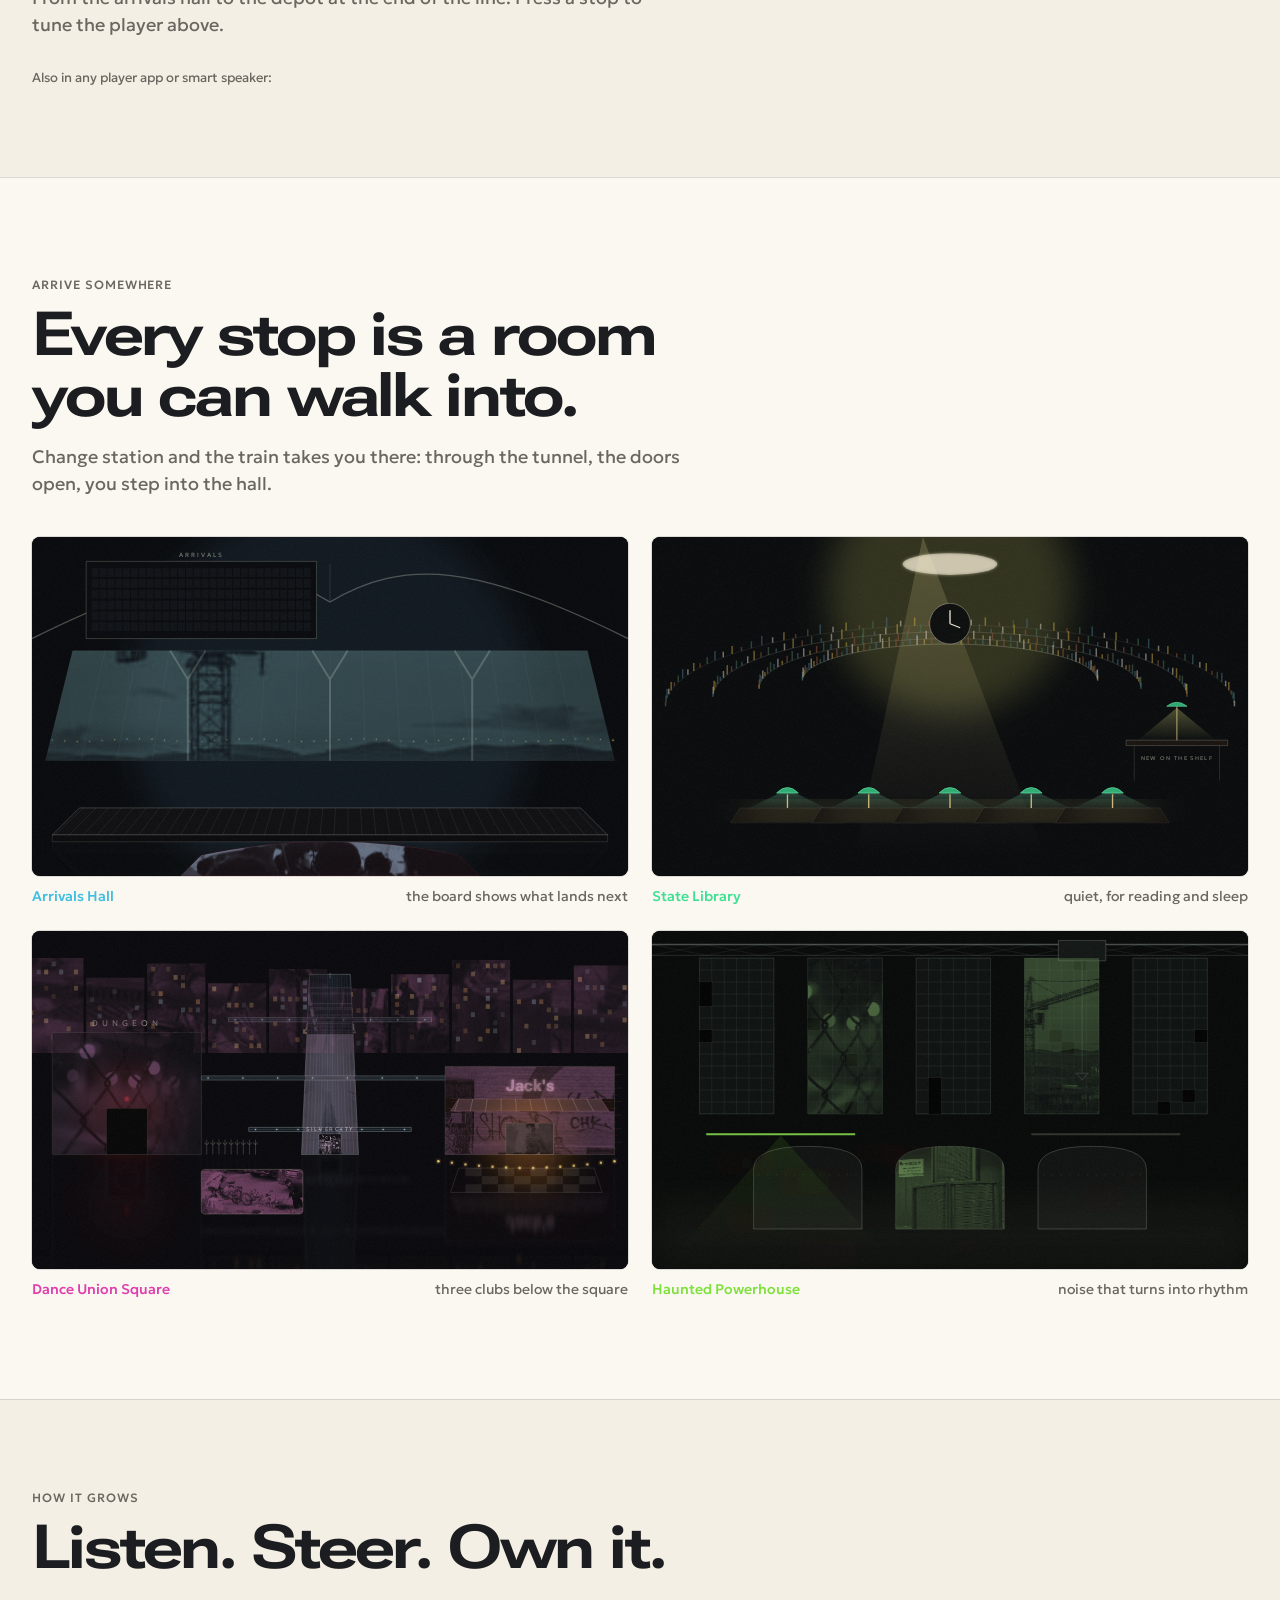
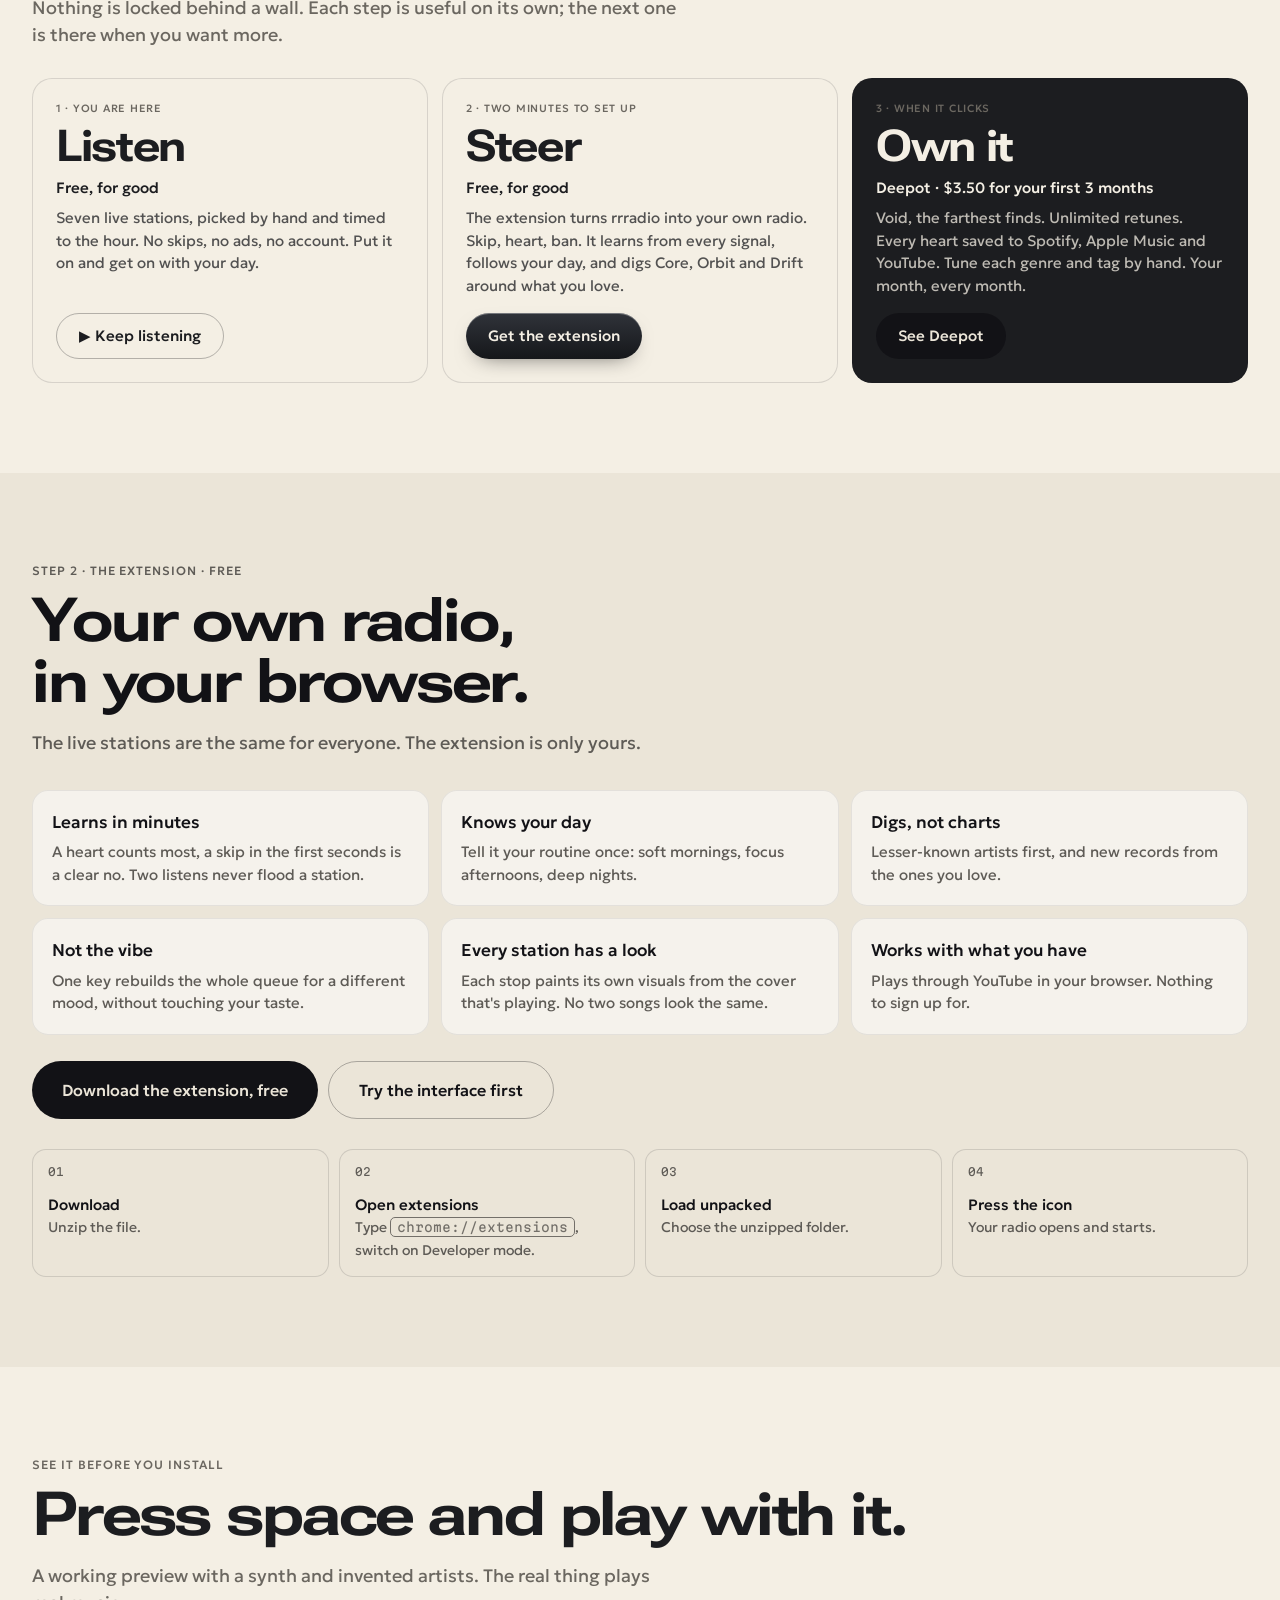
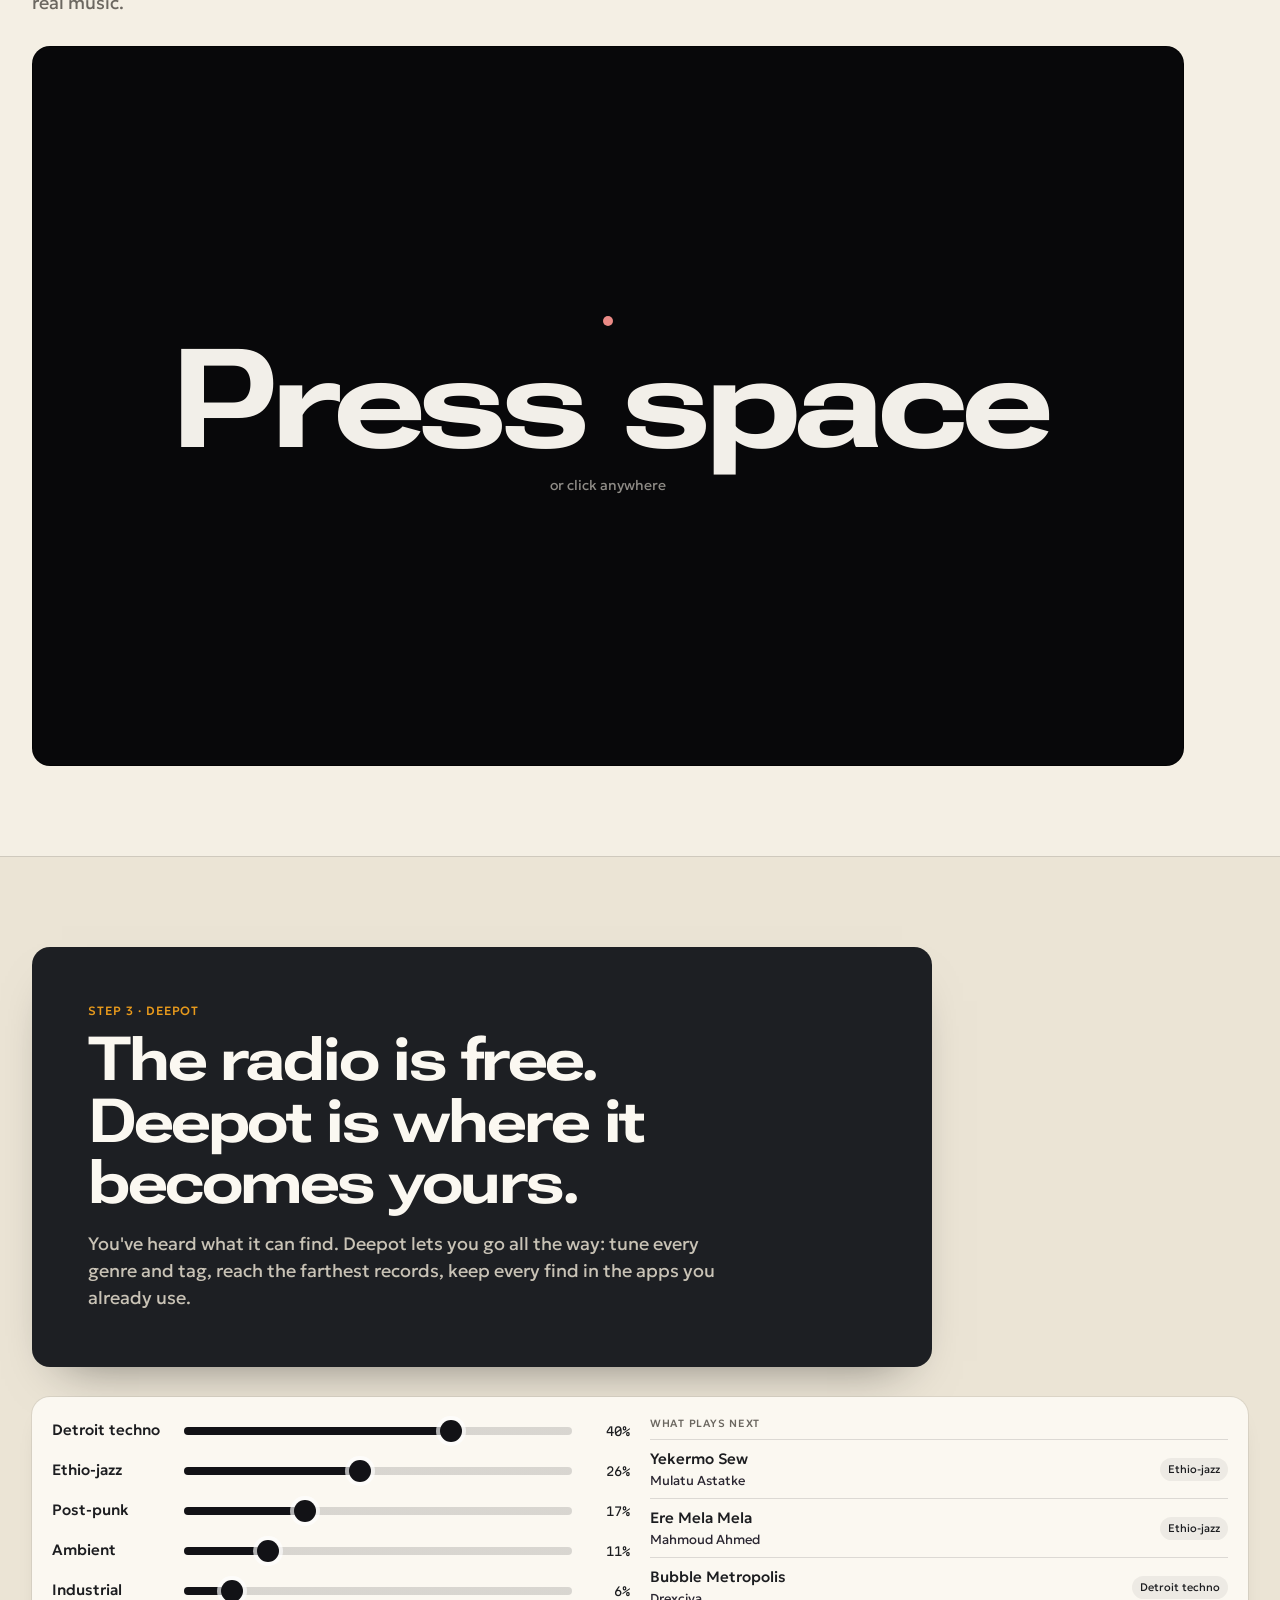
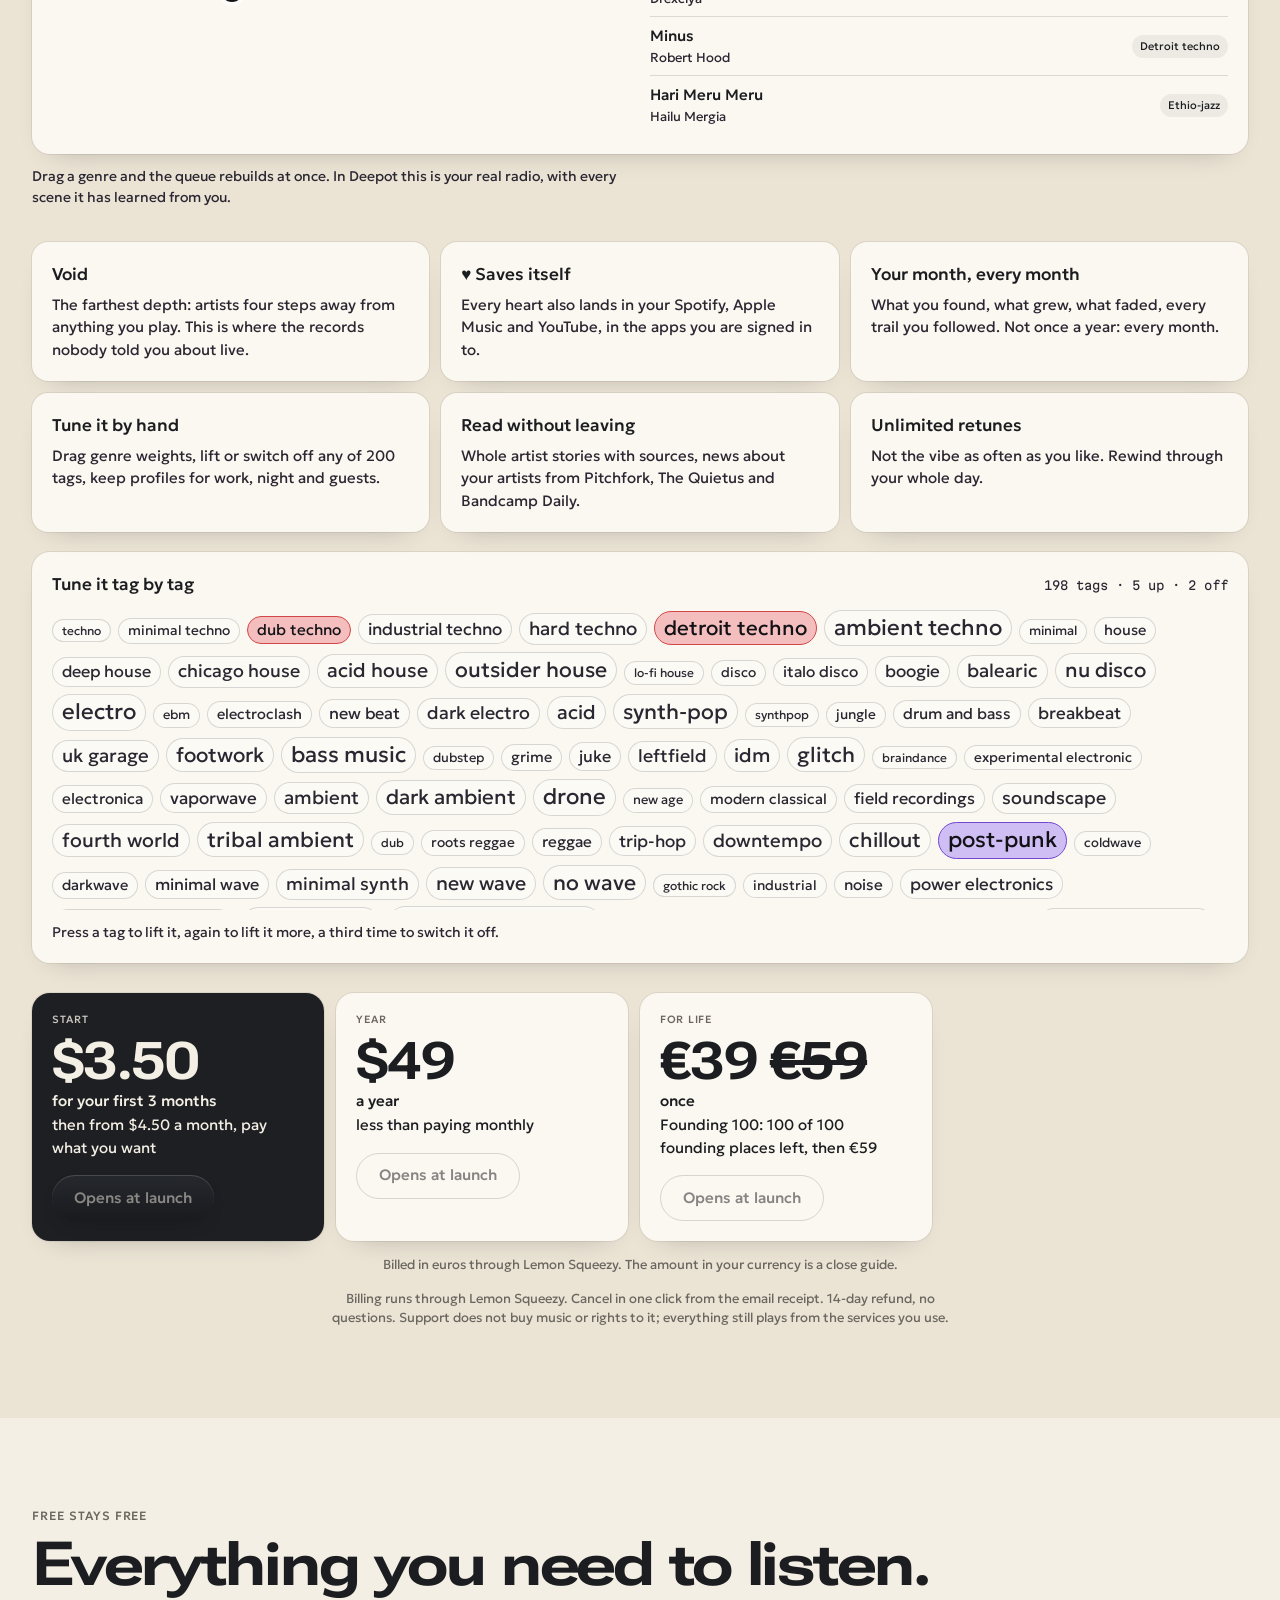
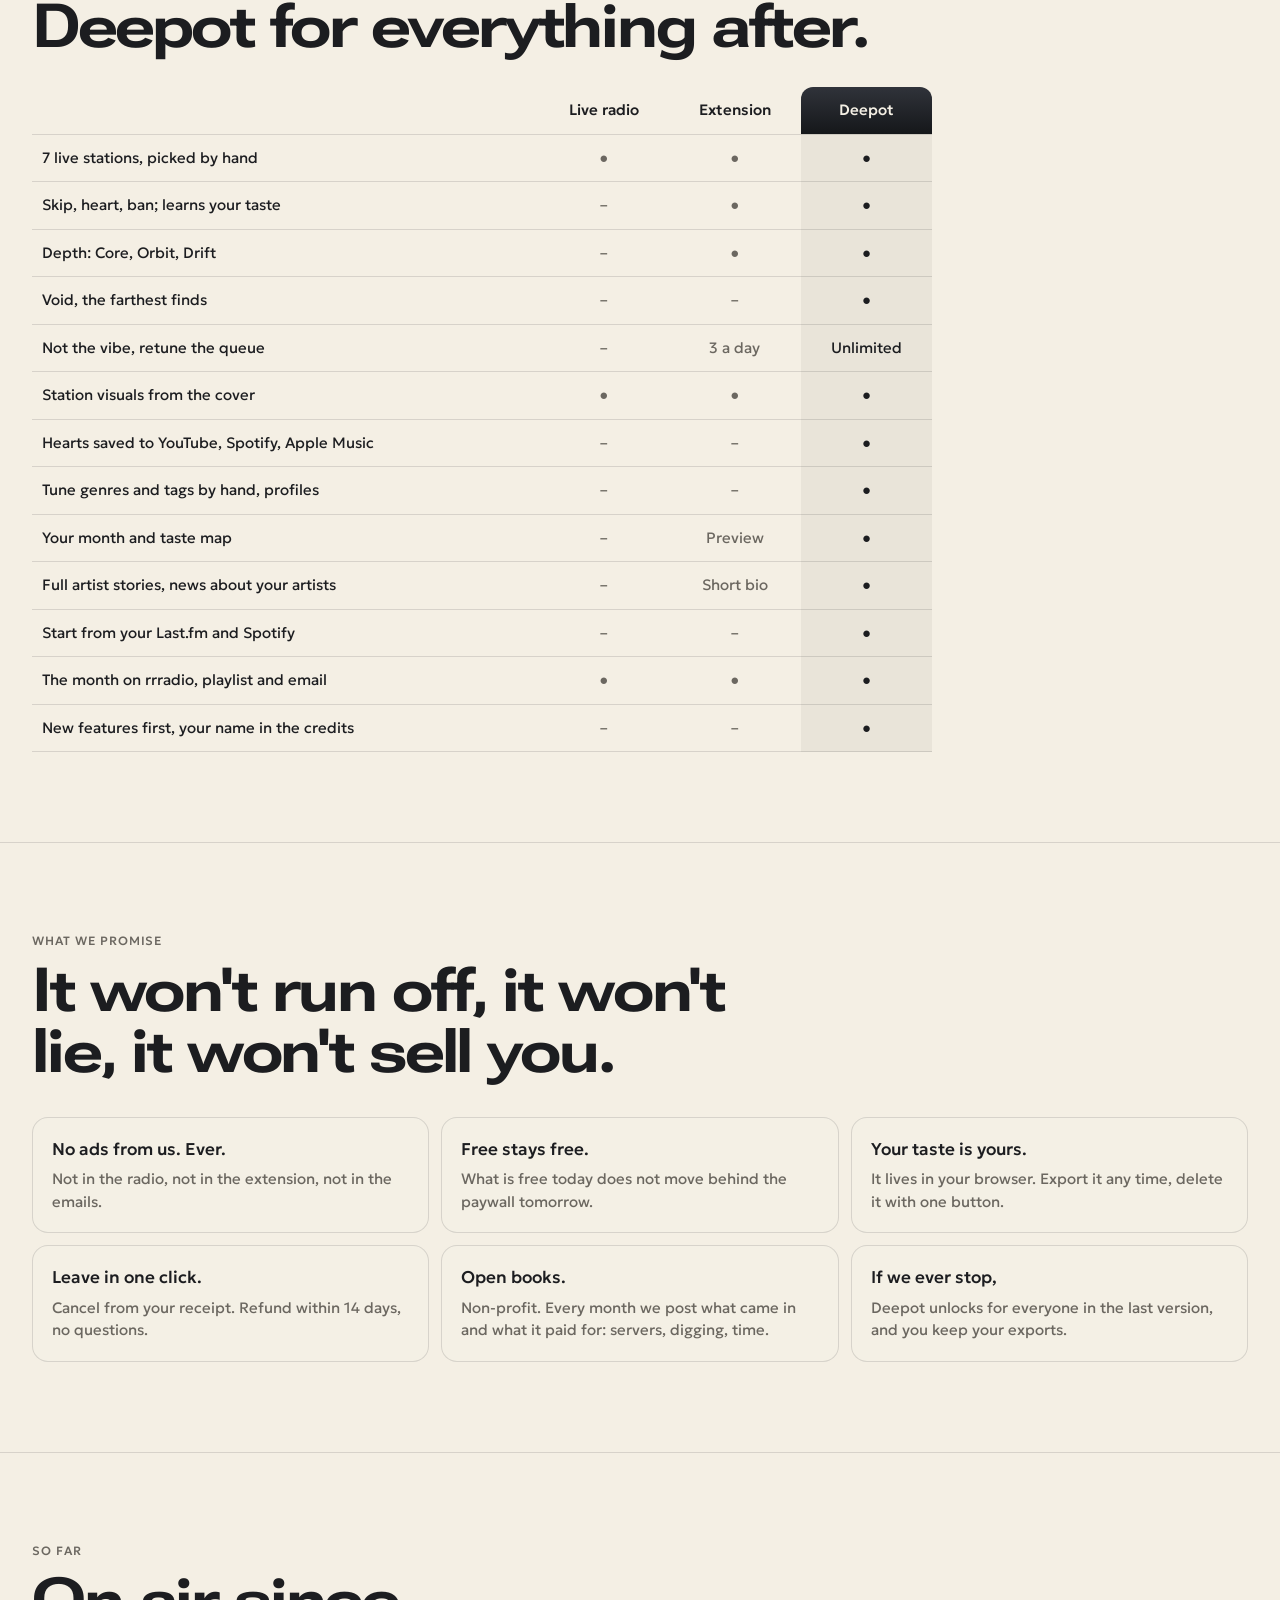
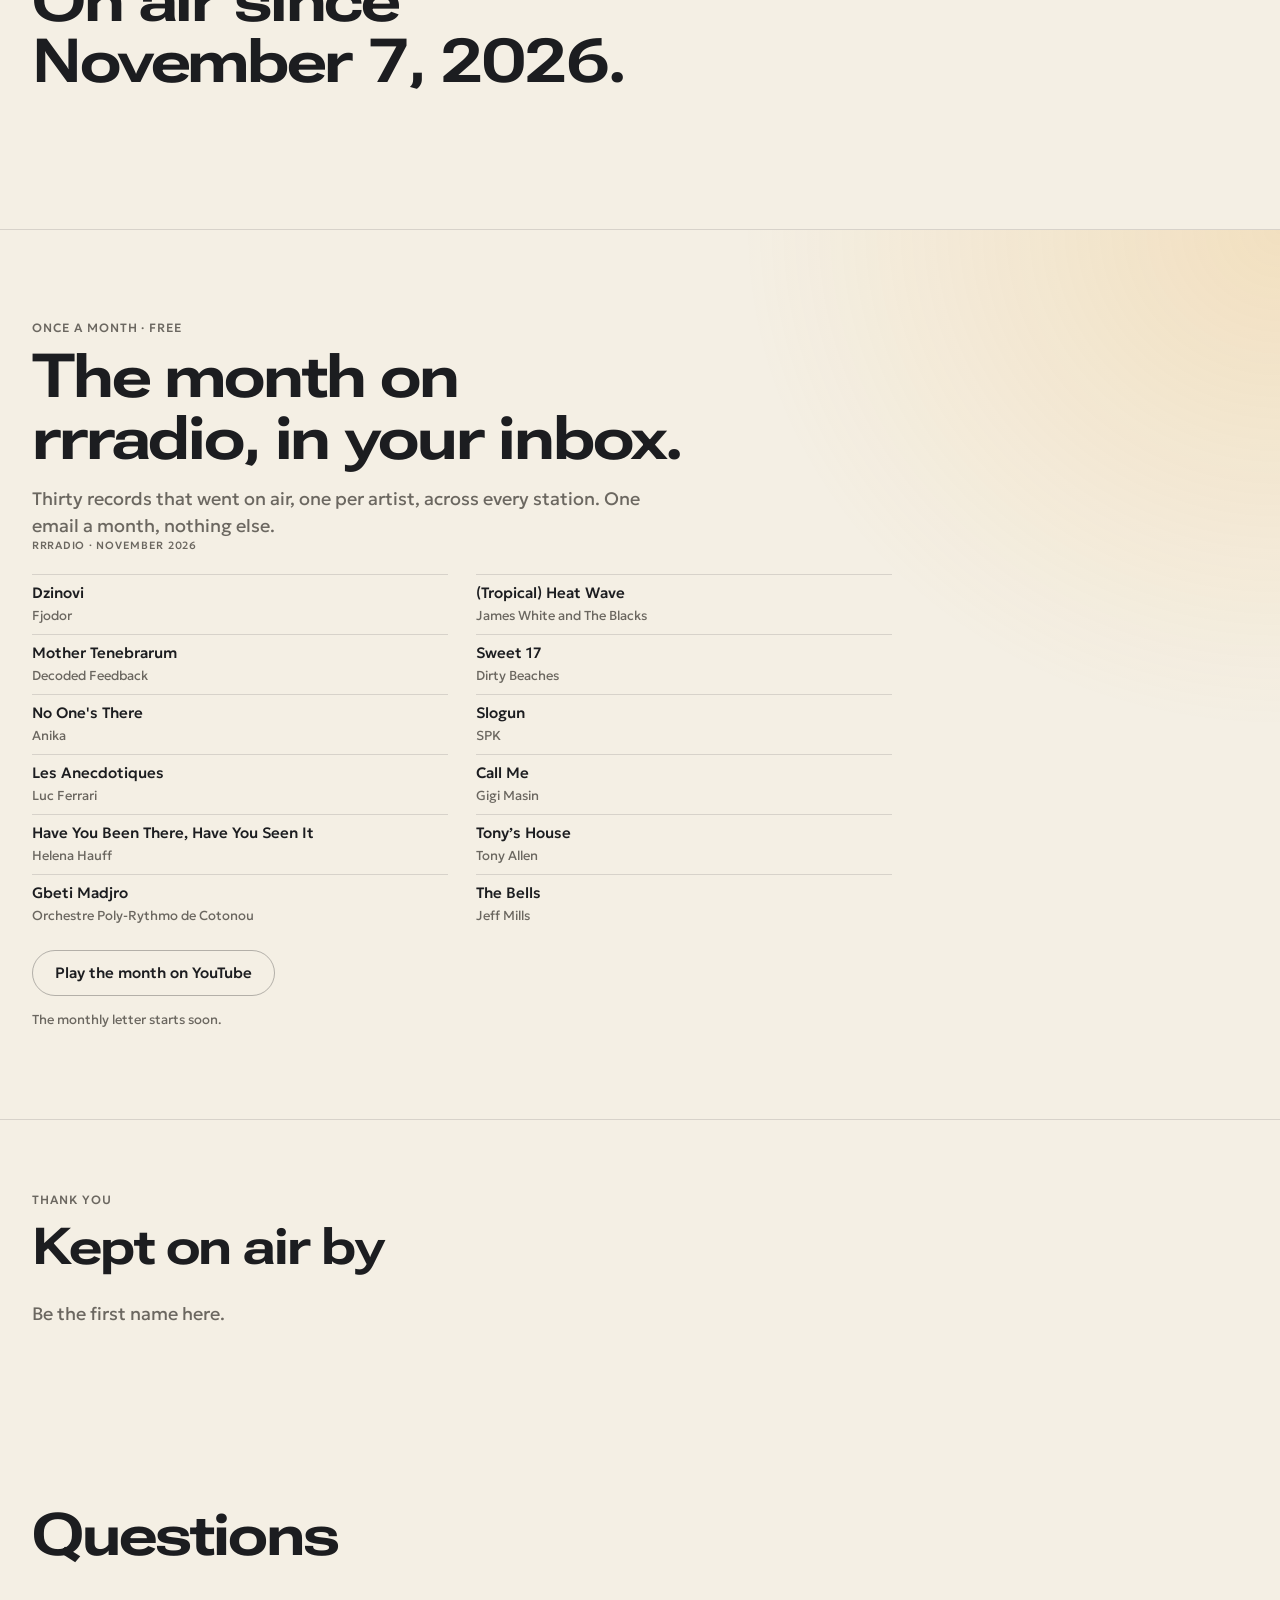
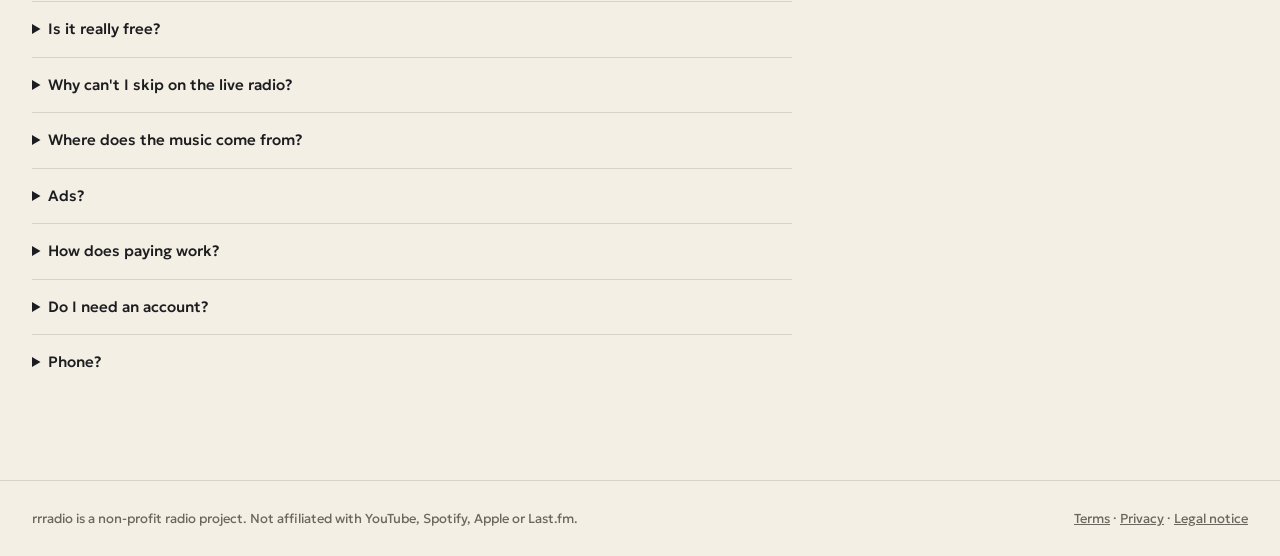
==== commit b875ee8e: "Fix: the storage notice closes on OK" ====
--- a/index.html
+++ b/index.html
@@ -20,7 +20,7 @@
 <link rel="preconnect" href="https://fonts.gstatic.com" crossorigin>
 <link rel="stylesheet" href="https://fonts.googleapis.com/css2?family=Roboto+Flex:wdth,wght@100..151,400..800&family=Geologica:wght@300..500&family=Martian+Mono:wdth,wght@75,400&display=swap">
 <link rel="stylesheet" href="app.css">
-<link rel="stylesheet" href="site.css?v=10">
+<link rel="stylesheet" href="site.css?v=11">
 <link rel="stylesheet" href="brand/palette.css?v=7">
 <script src="config.js"></script>
 <script>/* theme before paint: the stored choice, else the system */try{const t=localStorage.getItem("rr-theme");if(t)document.documentElement.dataset.theme=t;const light=t?t==="light":matchMedia("(prefers-color-scheme: light)").matches;if(localStorage.getItem("rr-day")===null)localStorage.setItem("rr-day",light?"1":"0")}catch{}</script>
--- a/site.css
+++ b/site.css
@@ -270,3 +270,6 @@
 .incta .ic.ghost{background:transparent}
 .hero.pitchonly{grid-template-columns:minmax(0,1fr);max-width:980px}
 @media(max-width:760px){.device.stage{height:calc(100svh - 190px);min-height:380px;border-radius:14px}.incta{grid-template-columns:repeat(2,minmax(0,1fr))}.incta .ic{padding:9px 12px}.incta .ic span{white-space:normal}}
+
+/* the storage notice: [hidden] must win over display:flex, or OK never closes it */
+.store[hidden]{display:none!important}
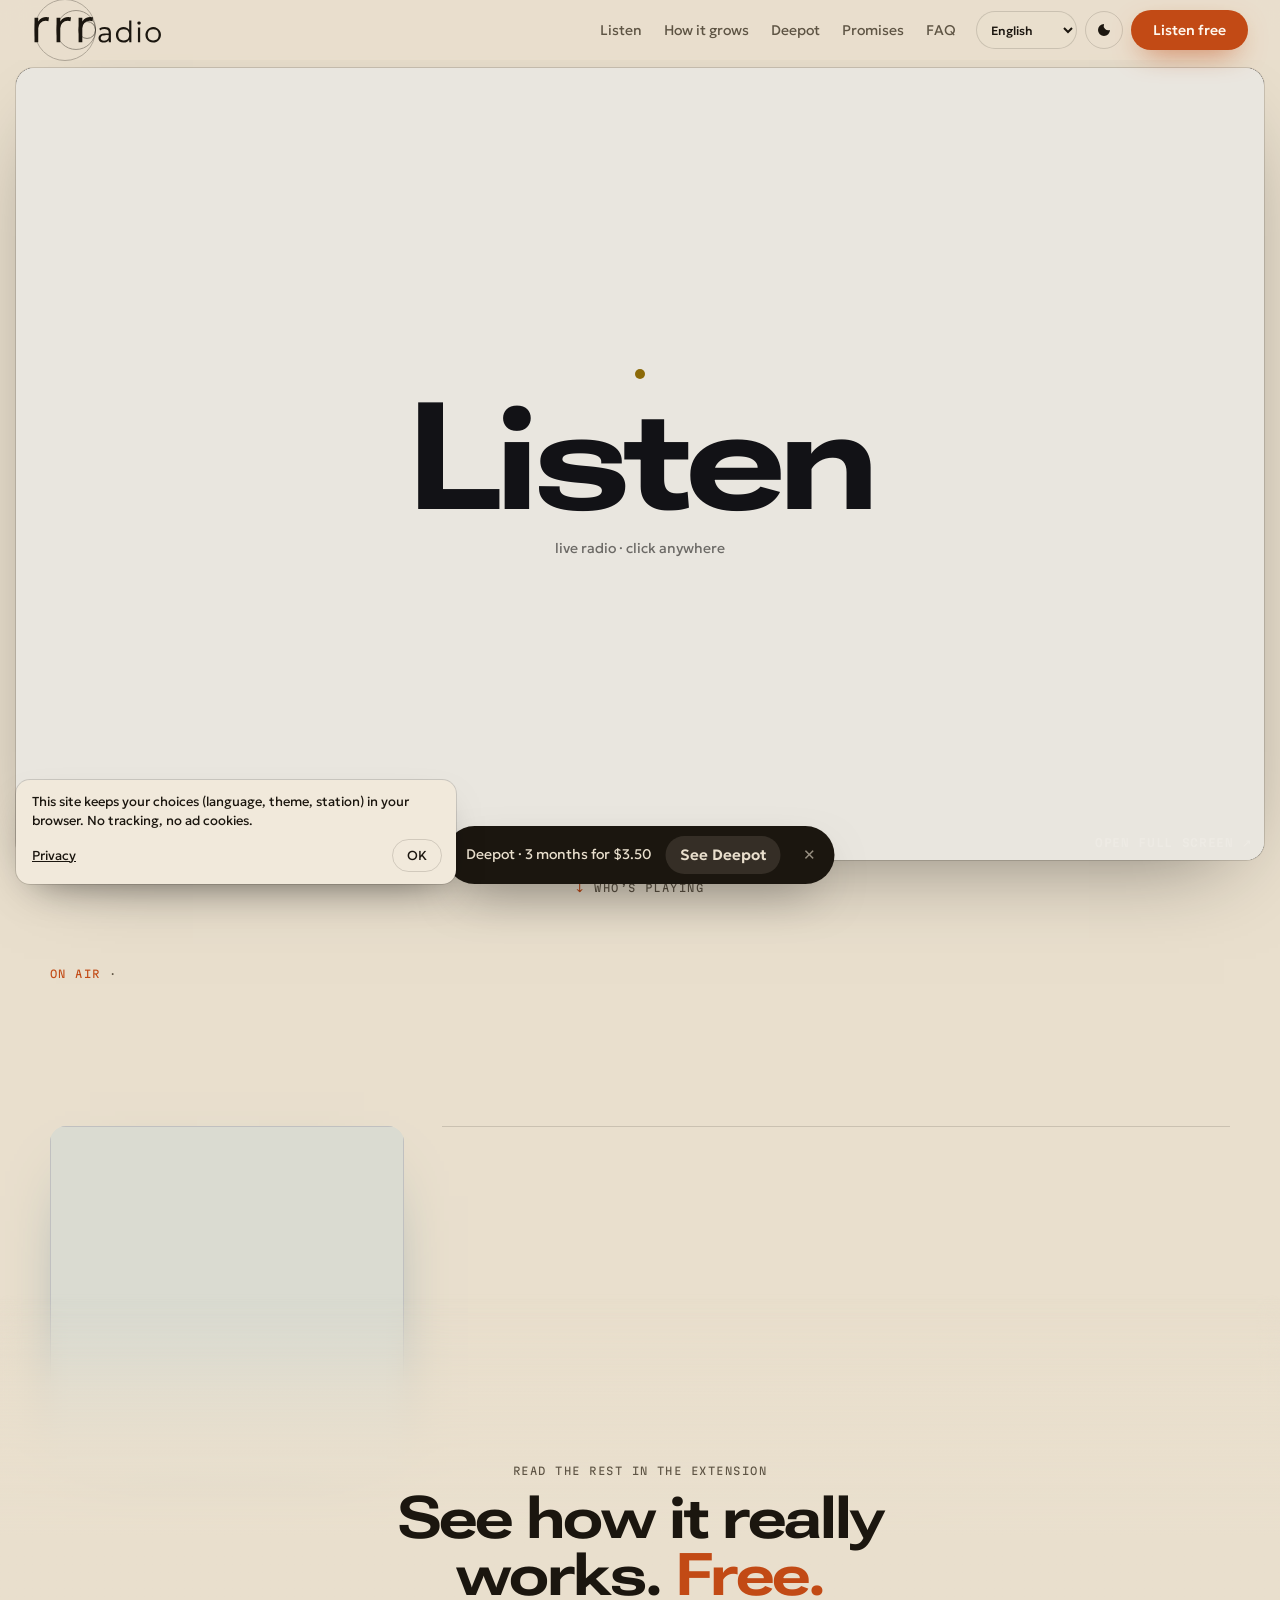
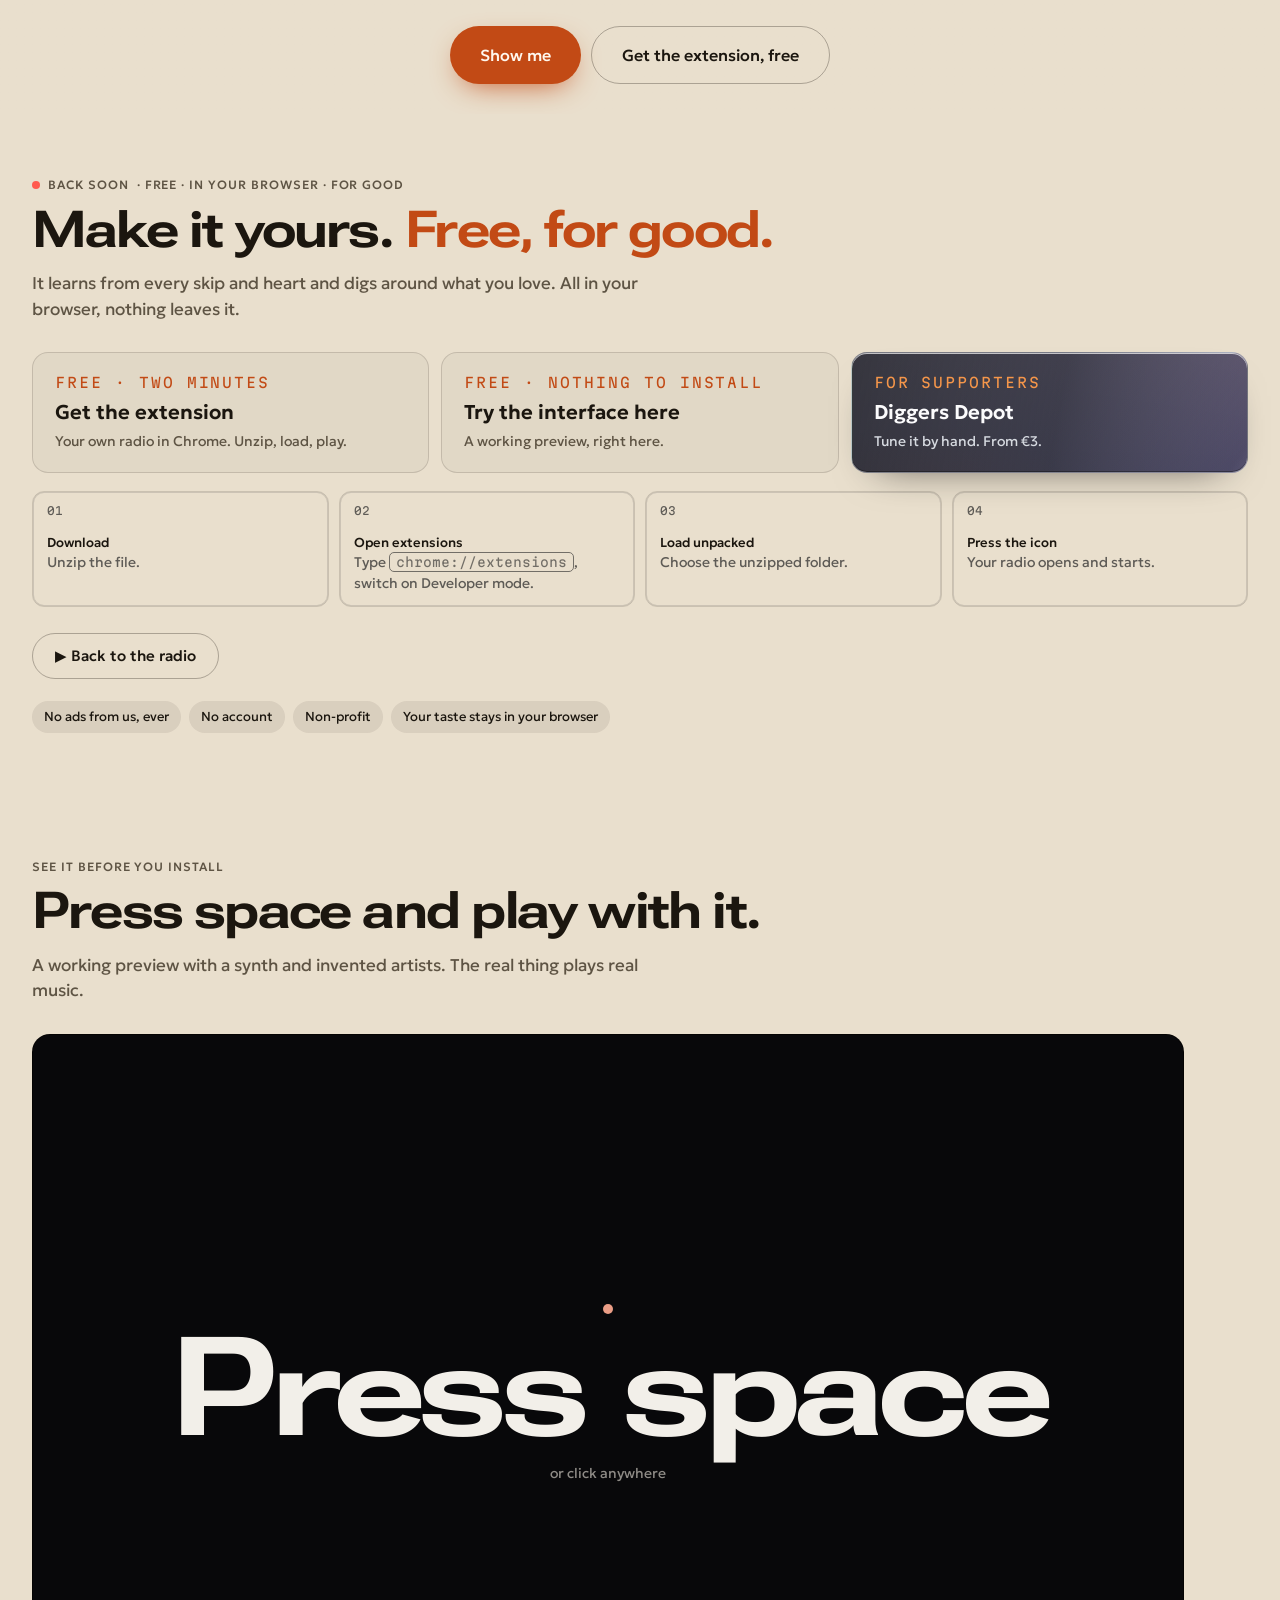
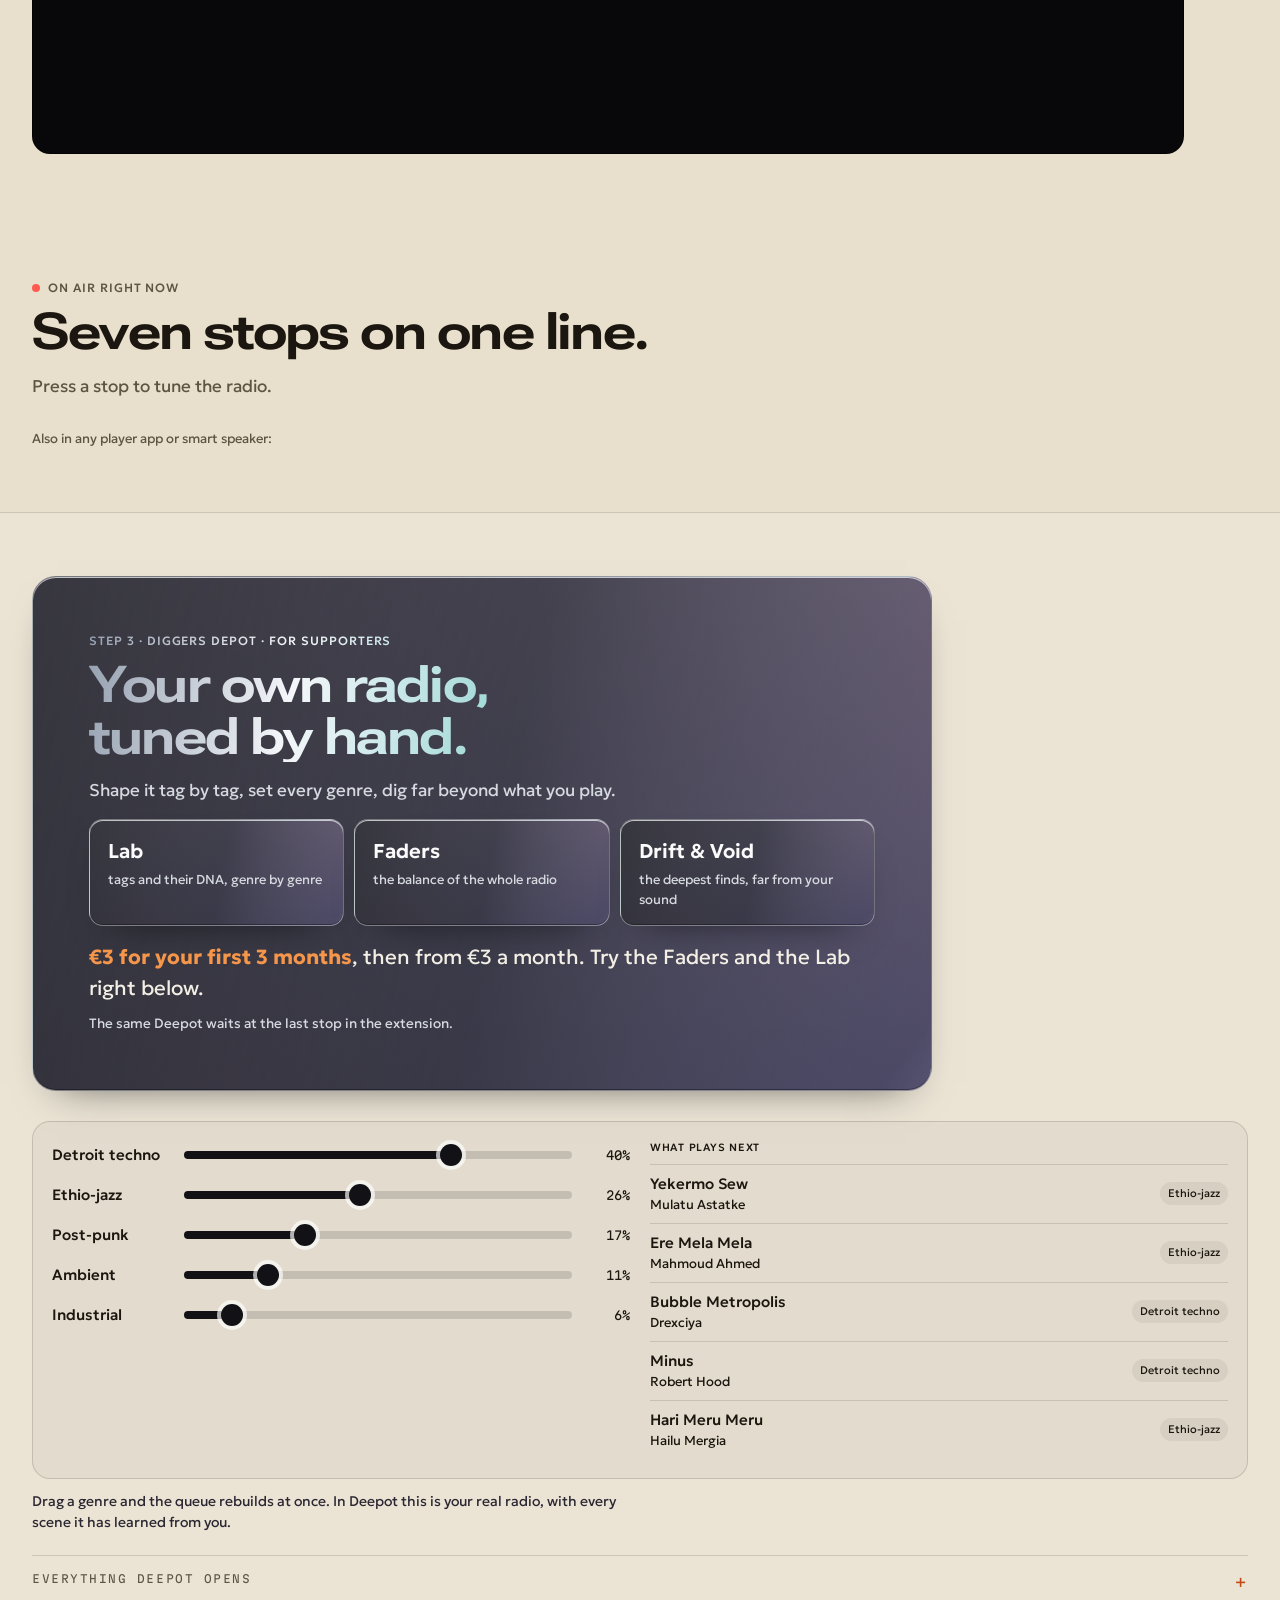
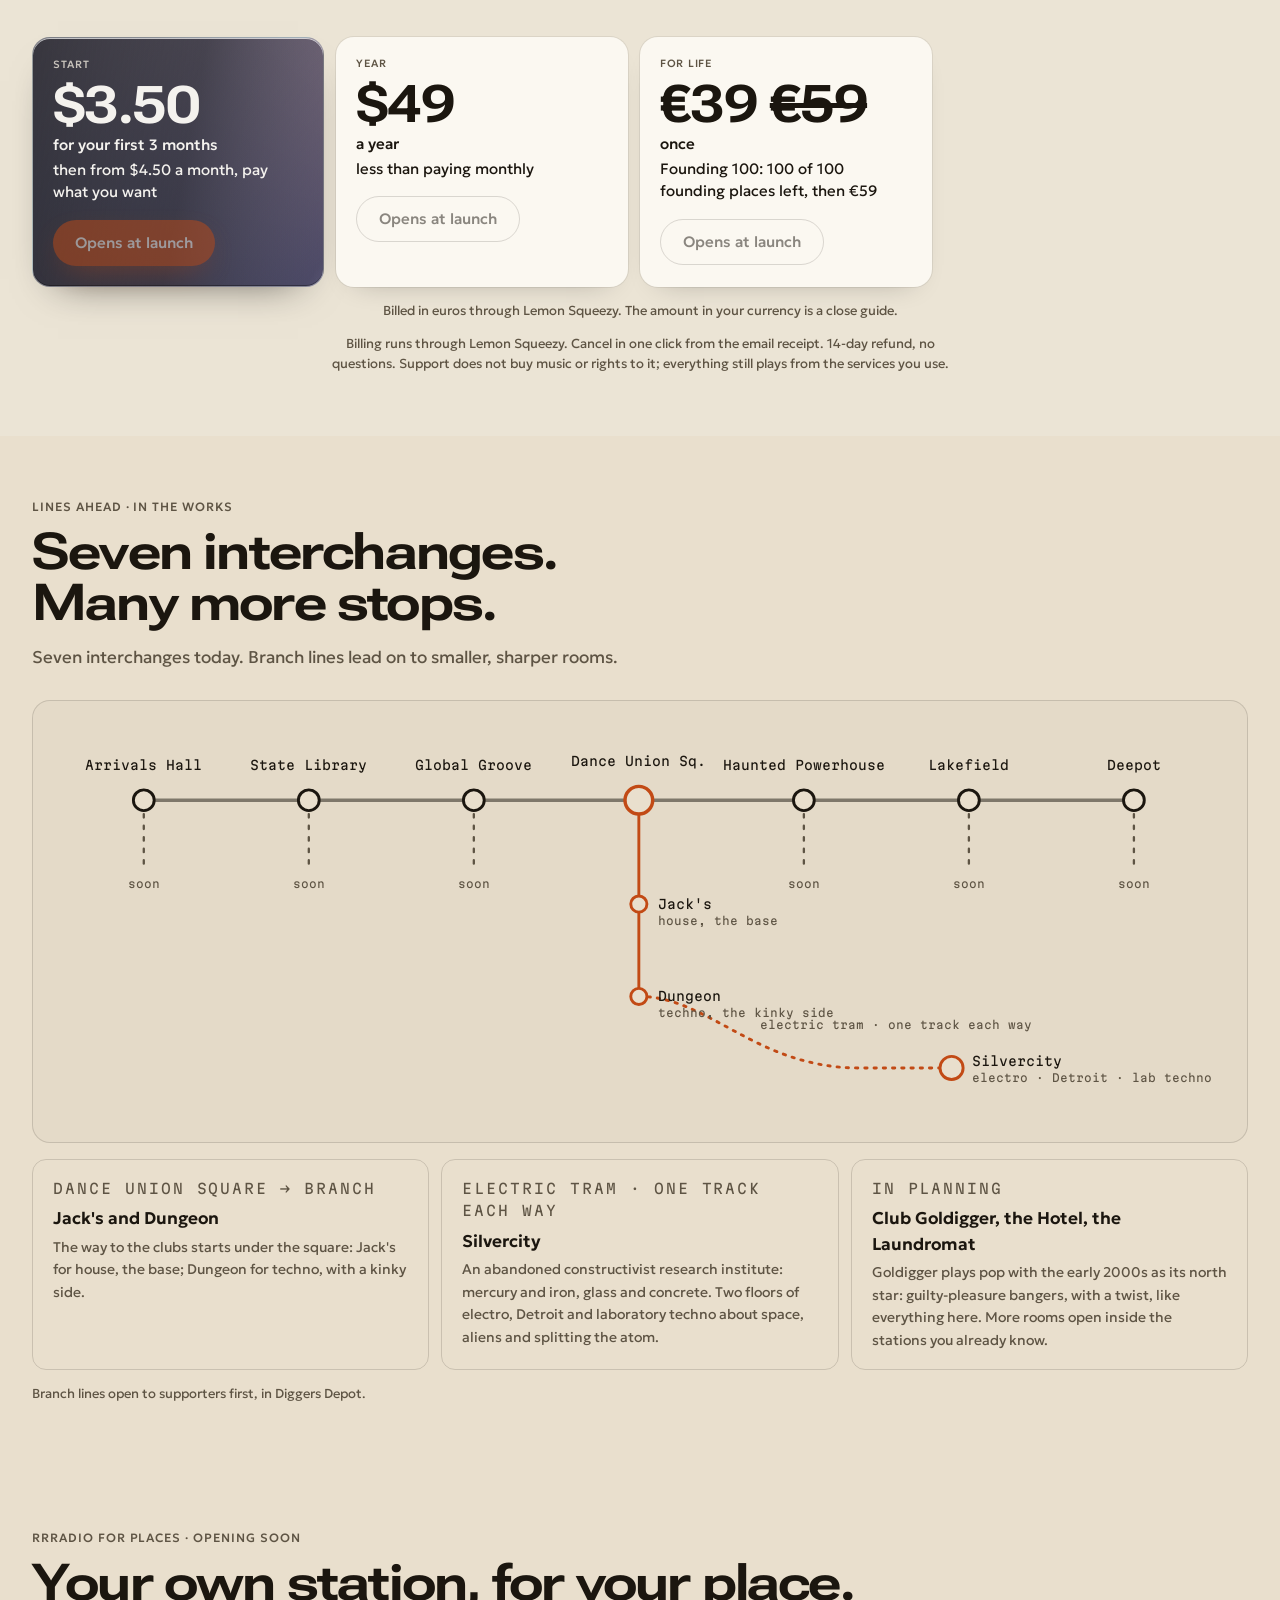
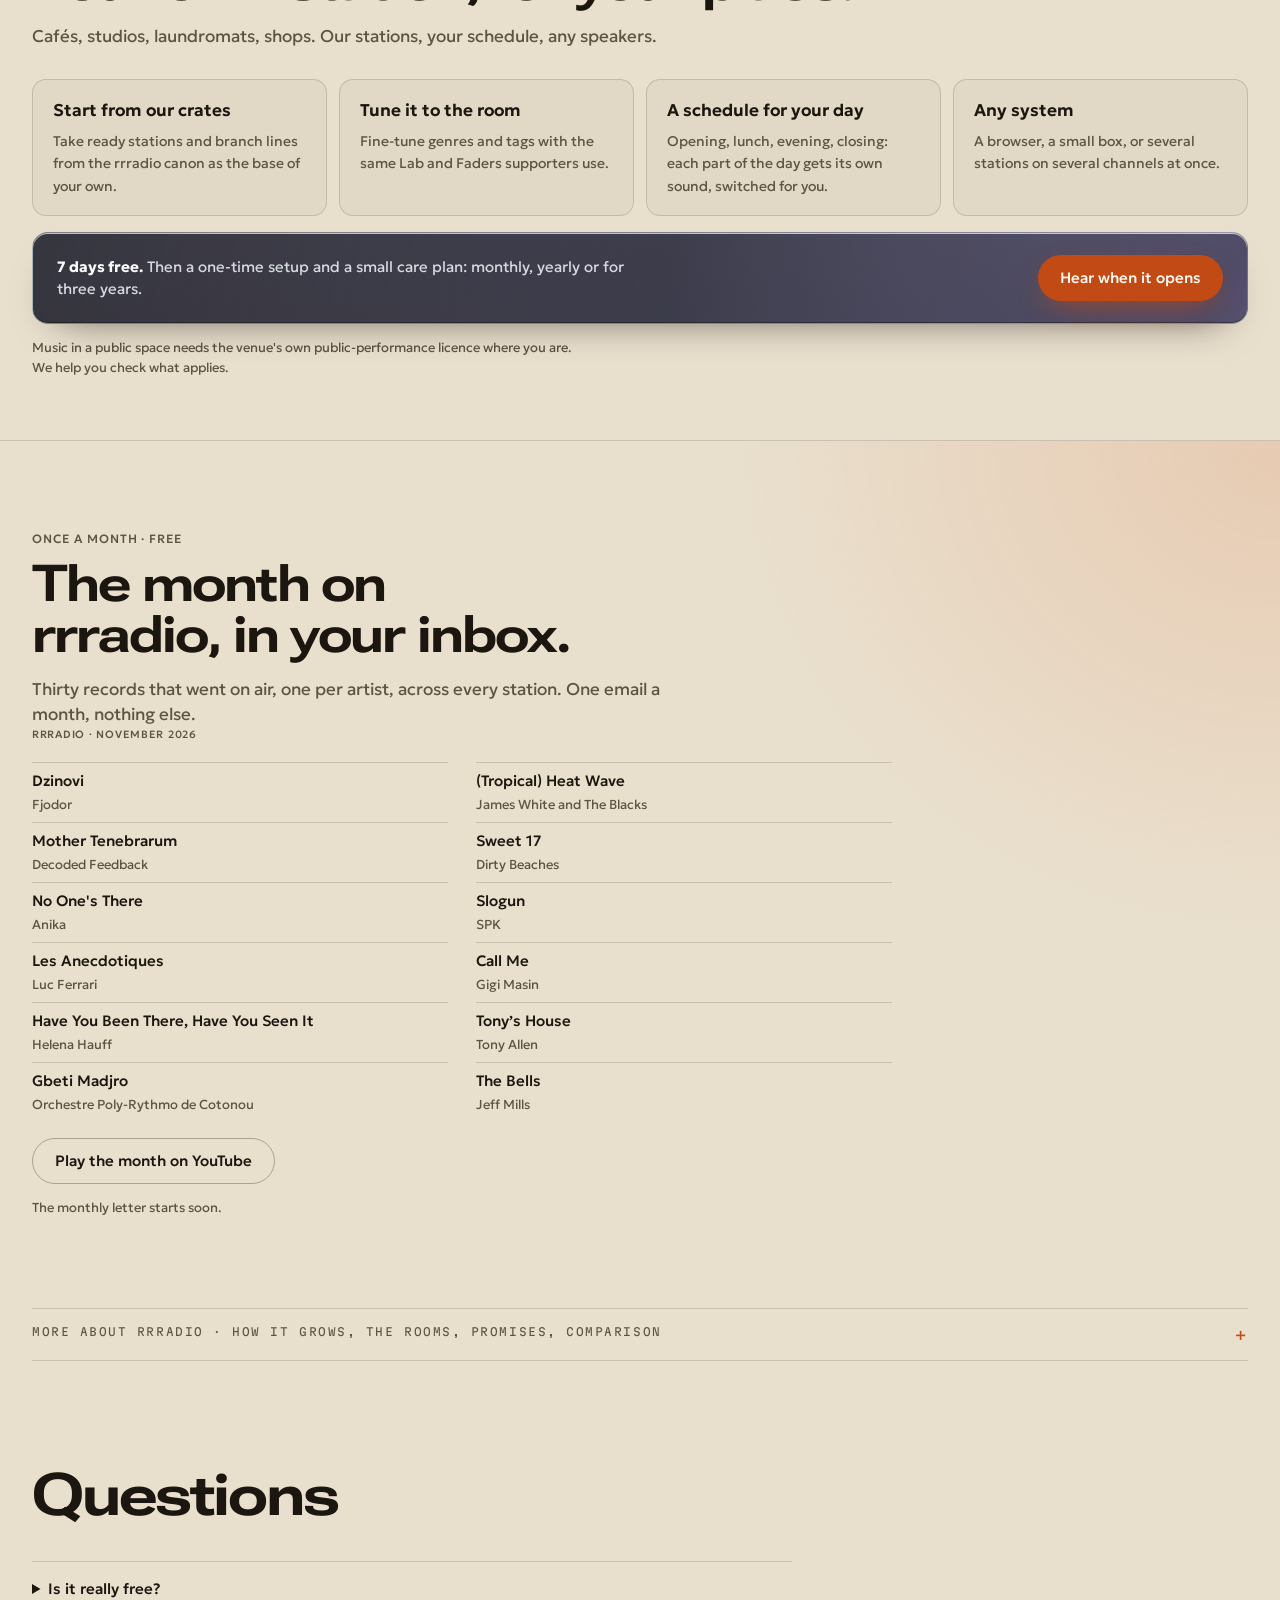
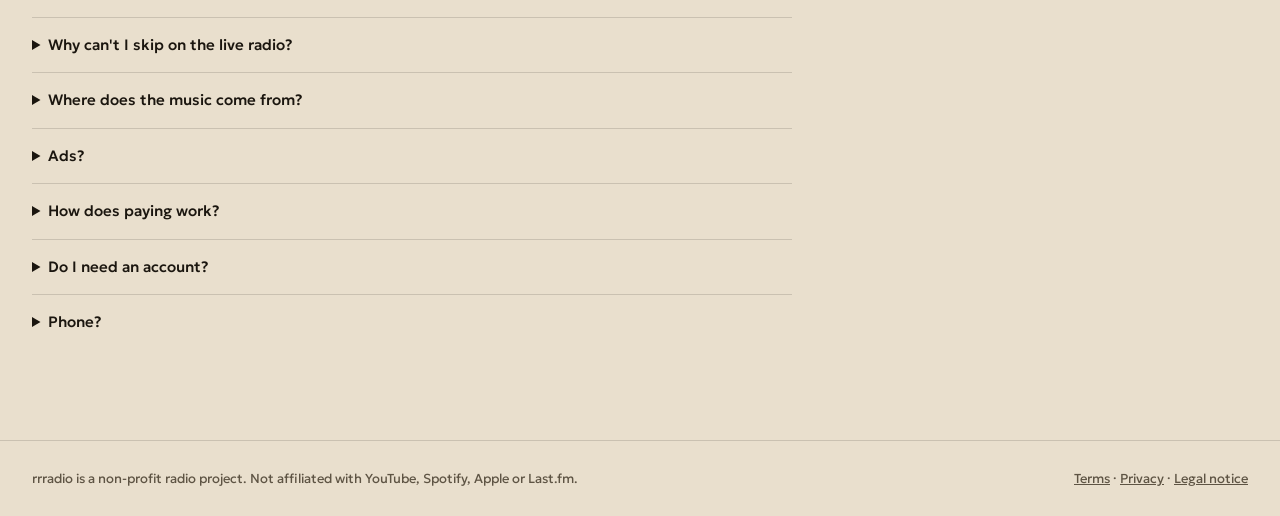
==== commit 382827df: "Landing: new design (radio first, longread, funnel, Depot, lines, places); old page kept as index-ol" ====
--- a/index.html
+++ b/index.html
@@ -22,6 +22,7 @@
 <link rel="stylesheet" href="app.css">
 <link rel="stylesheet" href="site.css?v=11">
 <link rel="stylesheet" href="brand/palette.css?v=7">
+<link rel="stylesheet" href="next.css?v=9">
 <script src="config.js"></script>
 <script>/* theme before paint: the stored choice, else the system */try{const t=localStorage.getItem("rr-theme");if(t)document.documentElement.dataset.theme=t;const light=t?t==="light":matchMedia("(prefers-color-scheme: light)").matches;if(localStorage.getItem("rr-day")===null)localStorage.setItem("rr-day",light?"1":"0")}catch{}</script>
 </head>
@@ -42,46 +43,154 @@
     <a class="ic" href="#try"><b>Try the interface</b><span>A working preview, nothing to install</span></a>
     <a class="ic ghost" href="#listen"><b>How it works</b><span>Scroll ↓</span></a>
   </nav>
-</section>
-
-<section class="hero hero2 pitchonly" id="listen">
-  <div class="pitch">
-    <p class="eyebrow"><span class="dot"></span><span id="livec">Live now</span><span> · free · no sign-up</span></p>
-    <h1>A radio that<br>digs for you.</h1>
-    <p class="lede">Press play. Seven stations, picked by hand, play live right here, free for good. You can't skip: that's the trial, and most people stay longer than they planned. When you want to steer, take it home.</p>
-    <div class="cta">
-      <a class="btn hot big" href="#player" id="hplay">▶ Listen now</a>
-      <a class="btn ghost big" href="downloads/rrradio-extension.zip" download>Take it home, free</a>
+  <a class="scrollhint" href="#now"><i>↓</i> Who’s playing</a>
+</section>
+
+<section class="now" id="now" aria-label="On air now">
+  <div class="lr" id="lr">
+    <header class="nh"><p class="kick"><b id="nst">On air</b> · <span id="nmot"></span></p><h2 id="nart">&nbsp;</h2><p class="ntr" id="ntr"></p></header>
+    <div class="ngrid">
+      <figure class="ncov"><img id="ncov" alt=""></figure>
+      <div><dl id="nmeta"></dl><div class="nlinks" id="nlinks"></div></div>
     </div>
-    <ul class="trust"><li>No ads from us, ever</li><li>No account</li><li>Non-profit</li><li>Your taste stays in your browser</li></ul>
-  </div>
+    <div class="nbody">
+      <article id="nbio"></article>
+      <aside><p class="kick">Up next on this stop</p><ol id="nnext"></ol><p class="kick">This stop</p><p id="nmis"></p><ul class="dna" id="ndna"></ul></aside>
+    </div>
+  </div>
+  <div class="gate"><div class="gin"><p class="kick">Read the rest in the extension</p><h3>See how it really works. <em>Free.</em></h3>
+    <div class="cta"><a class="btn hot big" href="#free">Show me</a><a class="btn ghost big" href="downloads/rrradio-extension.zip" download>Get the extension, free</a></div></div></div>
+</section>
+
+<section class="free" id="free">
+  <div class="head"><p class="eyebrow"><span class="dot"></span><span id="livec">Live now</span><span> · free · in your browser · for good</span></p>
+    <h2>Make it yours. <em>Free, for good.</em></h2>
+    <p class="lede">It learns from every skip and heart and digs around what you love. All in your browser, nothing leaves it.</p></div>
+  <div class="ways">
+    <a href="downloads/rrradio-extension.zip" download><span class="kick">Free · two minutes</span><b>Get the extension</b><span>Your own radio in Chrome. Unzip, load, play.</span></a>
+    <a href="#try"><span class="kick">Free · nothing to install</span><b>Try the interface here</b><span>A working preview, right here.</span></a>
+    <a class="dep" href="#depot"><span class="kick">For supporters</span><b>Diggers Depot</b><span>Tune it by hand. From €3.</span></a>
+  </div>
+  <div class="inst"><ol class="steps">
+    <li><b>Download</b><span>Unzip the file.</span></li>
+    <li><b>Open extensions</b><span>Type <code>chrome://extensions</code>, switch on Developer mode.</span></li>
+    <li><b>Load unpacked</b><span>Choose the unzipped folder.</span></li>
+    <li><b>Press the icon</b><span>Your radio opens and starts.</span></li>
+  </ol></div>
+  <div class="cta"><a class="btn ghost" href="#player" id="hplay">▶ Back to the radio</a></div>
+  <ul class="trust"><li>No ads from us, ever</li><li>No account</li><li>Non-profit</li><li>Your taste stays in your browser</li></ul>
+</section>
+
+
+
+
+
+<section class="try" id="try">
+  <div class="head"><p class="eyebrow">See it before you install</p><h2>Press space and play with it.</h2><p class="lede">A working preview with a synth and invented artists. The real thing plays real music.</p></div>
+  <div class="frame"><iframe src="demo.html" title="rrradio preview" loading="lazy" allow="autoplay"></iframe></div>
 </section>
 
 <section class="stations" id="stations">
-  <div class="head"><p class="eyebrow"><span class="dot"></span>On air right now</p><h2>Seven stops on one line.</h2><p class="lede">From the arrivals hall to the depot at the end of the line. Press a stop to tune the player above.</p></div>
+  <div class="head"><p class="eyebrow"><span class="dot"></span>On air right now</p><h2>Seven stops on one line.</h2><p class="lede">Press a stop to tune the radio.</p></div>
   <ol class="metro" id="cards"></ol>
   <p class="also">Also in any player app or smart speaker: <span id="plsinline"></span></p>
 </section>
 
-<section class="halls" id="halls">
-  <div class="head"><p class="eyebrow">Arrive somewhere</p><h2>Every stop is a room you can walk into.</h2><p class="lede">Change station and the train takes you there: through the tunnel, the doors open, you step into the hall.</p></div>
-  <div class="hgrid">
-    <figure style="--h:192"><div class="fr" data-hall="fresh"></div><figcaption><b>Arrivals Hall</b><span>the board shows what lands next</span></figcaption></figure>
-    <figure style="--h:152"><div class="fr" data-hall="clock"></div><figcaption><b>State Library</b><span>quiet, for reading and sleep</span></figcaption></figure>
-    <figure style="--h:318"><div class="fr" data-hall="club"></div><figcaption><b>Dance Union Square</b><span>three clubs below the square</span></figcaption></figure>
-    <figure style="--h:96"><div class="fr" data-hall="cellar"></div><figcaption><b>Haunted Powerhouse</b><span>noise that turns into rhythm</span></figcaption></figure>
-  </div>
-</section>
-
-<section class="ladder" id="ladder">
-  <div class="head"><p class="eyebrow">How it grows</p><h2>Listen. Steer. Own it.</h2><p class="lede">Nothing is locked behind a wall. Each step is useful on its own; the next one is there when you want more.</p></div>
-  <div class="steps3">
-    <div><span class="lb">1 · You are here</span><b>Listen</b><em>Free, for good</em><p>Seven live stations, picked by hand and timed to the hour. No skips, no ads, no account. Put it on and get on with your day.</p><a class="btn ghost" href="#listen">▶ Keep listening</a></div>
-    <div><span class="lb">2 · Two minutes to set up</span><b>Steer</b><em>Free, for good</em><p>The extension turns rrradio into your own radio. Skip, heart, ban. It learns from every signal, follows your day, and digs Core, Orbit and Drift around what you love.</p><a class="btn hot" href="downloads/rrradio-extension.zip" download>Get the extension</a></div>
-    <div class="hl"><span class="lb">3 · When it clicks</span><b>Own it</b><em>Deepot · €3 for your first 3 months</em><p>Void, the farthest finds. Unlimited retunes. Every heart saved to Spotify, Apple Music and YouTube. Tune each genre and tag by hand. Your month, every month.</p><a class="btn dark" href="#depot">See Deepot</a></div>
-  </div>
-</section>
-
+
+
+<section class="depot" id="depot">
+  <div class="head"><p class="eyebrow">Step 3 · Diggers Depot · for supporters</p><h2>Your own radio,<br>tuned by hand.</h2><p class="lede">Shape it tag by tag, set every genre, dig far beyond what you play.</p>
+    <ul class="pillars"><li><b>Lab</b><span>tags and their DNA, genre by genre</span></li><li><b>Faders</b><span>the balance of the whole radio</span></li><li><b>Drift &amp; Void</b><span>the deepest finds, far from your sound</span></li></ul>
+    <p class="dvpr"><b>€3 for your first 3 months</b>, then from €3 a month. Try the Faders and the Lab right below.</p>
+    <p class="same">The same Deepot waits at the last stop in the extension.</p></div>
+  <div class="tune">
+    <div class="sliders" id="tsl"></div>
+    <div class="tq"><p class="lb">What plays next</p><ol id="tqo"></ol></div>
+  </div>
+  <p class="tnote">Drag a genre and the queue rebuilds at once. In Deepot this is your real radio, with every scene it has learned from you.</p>
+  <details class="more"><summary>Everything Deepot opens</summary>
+  <div class="grid">
+    <div><b>Void</b><span>The farthest depth: artists four steps away from anything you play. This is where the records nobody told you about live.</span></div>
+    <div><b>♥ Saves itself</b><span>Every heart also lands in your Spotify, Apple Music and YouTube, in the apps you are signed in to.</span></div>
+    <div><b>Your month, every month</b><span>What you found, what grew, what faded, every trail you followed. Not once a year: every month.</span></div>
+    <div><b>Tune it by hand</b><span>Drag genre weights, lift or switch off any of 200 tags, keep profiles for work, night and guests.</span></div>
+    <div><b>Read without leaving</b><span>Whole artist stories with sources, news about your artists from Pitchfork, The Quietus and Bandcamp Daily.</span></div>
+    <div><b>Unlimited retunes</b><span>Not the vibe as often as you like. Rewind through your whole day.</span></div>
+  </div>
+  <div class="tagdemo">
+    <div class="tdh"><b>Tune it tag by tag</b><span id="tdc"></span></div>
+    <div class="cloud" id="tcl"></div>
+    <p class="tnote">Press a tag to lift it, again to lift it more, a third time to switch it off.</p>
+  </div>
+  </details>
+  <div class="prices">
+    <div class="pr hl"><span class="lb">Start</span><b>€3</b><em>for your first 3 months</em><span>then from €3 a month, pay what you want</span><a class="btn hot" data-buy="start" href="#depot">Start for €3</a></div>
+    <div class="pr"><span class="lb">Year</span><b>€36</b><em>a year</em><span>three months free compared to monthly</span><a class="btn ghostdark" data-buy="year" href="#depot">Take the year</a></div>
+    <div class="pr"><span class="lb">For life</span><b id="lifep">€59</b><em>once</em><span id="foundn">Founding 100: the first hundred pay €39</span><a class="btn ghostdark" data-buy="life" href="#depot">Once, for good</a></div>
+  </div>
+  <p class="fine center needc" hidden>Can't spare €3 right now? Write to <span class="sel contact"></span> and we'll send you a key. No questions, no proof.</p>
+    <p class="fine center" id="pnote">Billed in euros through Lemon Squeezy. The amount in your currency is a close guide.</p>
+  <p class="fine center" id="pbill">Billing runs through Lemon Squeezy. Cancel in one click from the email receipt. 14-day refund, no questions. Support does not buy music or rights to it; everything still plays from the services you use.</p>
+</section>
+
+<section class="lines" id="lines">
+  <div class="head"><p class="eyebrow">Lines ahead · in the works</p><h2>Seven interchanges. Many more stops.</h2><p class="lede">Seven interchanges today. Branch lines lead on to smaller, sharper rooms.</p></div>
+  <div class="map"><svg viewBox="0 0 1000 330" role="img" aria-label="The main line with seven interchanges and the first branch line from Dance Union Square to Jack's, Dungeon and, by electric tram, Silvercity">
+    <path class="ln" d="M70 60H928"/>
+    <g stroke-dasharray="3 7" stroke-linecap="round" stroke-width="2" style="stroke:var(--mut)"><path d="M70 72v46"/><path d="M213 72v46"/><path d="M356 72v46"/><path d="M642 72v46"/><path d="M785 72v46"/><path d="M928 72v46"/></g>
+    <path class="br" style="stroke:hsl(318 70% 66%)" d="M499 60V230"/>
+    <path class="br tram" style="stroke:hsl(318 70% 66%)" d="M499 230C560 230 600 292 690 292H760"/>
+    <g class="node"><circle cx="70" cy="60" r="9"/><circle cx="213" cy="60" r="9"/><circle cx="356" cy="60" r="9"/><circle cx="642" cy="60" r="9"/><circle cx="785" cy="60" r="9"/><circle cx="928" cy="60" r="9"/></g>
+    <circle cx="499" cy="60" r="12" style="fill:var(--bg);stroke:hsl(318 70% 66%);stroke-width:3"/>
+    <g style="fill:var(--bg);stroke:hsl(318 70% 66%);stroke-width:2.5"><circle cx="499" cy="150" r="7"/><circle cx="499" cy="230" r="7"/><circle cx="770" cy="292" r="10"/></g>
+    <g text-anchor="middle"><text x="70" y="34">Arrivals Hall</text><text x="213" y="34">State Library</text><text x="356" y="34">Global Groove</text><text x="499" y="30">Dance Union Sq.</text><text x="642" y="34">Haunted Powerhouse</text><text x="785" y="34">Lakefield</text><text x="928" y="34">Deepot</text></g>
+    <g text-anchor="middle" class="s"><text class="s" x="70" y="136">soon</text><text class="s" x="213" y="136">soon</text><text class="s" x="356" y="136">soon</text><text class="s" x="642" y="136">soon</text><text class="s" x="785" y="136">soon</text><text class="s" x="928" y="136">soon</text></g>
+    <text x="516" y="154">Jack's</text><text class="s" x="516" y="168">house, the base</text>
+    <text x="516" y="234">Dungeon</text><text class="s" x="516" y="248">techno, the kinky side</text>
+    <text class="s" x="604" y="258">electric tram · one track each way</text>
+    <text x="788" y="290">Silvercity</text><text class="s" x="788" y="304">electro · Detroit · lab techno</text>
+  </svg></div>
+  <div class="lgrid">
+    <div><span class="kick">Dance Union Square → branch</span><b>Jack's and Dungeon</b><span>The way to the clubs starts under the square: Jack's for house, the base; Dungeon for techno, with a kinky side.</span></div>
+    <div><span class="kick">Electric tram · one track each way</span><b>Silvercity</b><span>An abandoned constructivist research institute: mercury and iron, glass and concrete. Two floors of electro, Detroit and laboratory techno about space, aliens and splitting the atom.</span></div>
+    <div><span class="kick">In planning</span><b>Club Goldigger, the Hotel, the Laundromat</b><span>Goldigger plays pop with the early 2000s as its north star: guilty-pleasure bangers, with a twist, like everything here. More rooms open inside the stations you already know.</span></div>
+  </div>
+  <p class="fine">Branch lines open to supporters first, in Diggers Depot.</p>
+</section>
+
+<section class="places" id="places">
+  <div class="head"><p class="eyebrow">rrradio for places · opening soon</p><h2>Your own station, for your place.</h2><p class="lede">Cafés, studios, laundromats, shops. Our stations, your schedule, any speakers.</p></div>
+  <div class="pgrid">
+    <div><b>Start from our crates</b><span>Take ready stations and branch lines from the rrradio canon as the base of your own.</span></div>
+    <div><b>Tune it to the room</b><span>Fine-tune genres and tags with the same Lab and Faders supporters use.</span></div>
+    <div><b>A schedule for your day</b><span>Opening, lunch, evening, closing: each part of the day gets its own sound, switched for you.</span></div>
+    <div><b>Any system</b><span>A browser, a small box, or several stations on several channels at once.</span></div>
+  </div>
+  <div class="deal"><p><b>7 days free.</b> Then a one-time setup and a small care plan: monthly, yearly or for three years.</p><a class="btn hot" href="#mail">Hear when it opens</a></div>
+  <p class="fine">Music in a public space needs the venue's own public-performance licence where you are. We help you check what applies.</p>
+</section>
+
+
+
+
+<section class="shared" id="shared" hidden>
+  <p class="eyebrow"><span class="dot"></span>A station was shared with you</p>
+  <h2 id="shn">A friend's station</h2>
+  <div class="shg" id="shg"></div>
+  <p class="lede" id="sha"></p>
+  <div class="cta"><a class="btn hot big" href="downloads/rrradio-extension.zip" download>Take this station home, free</a></div>
+</section>
+
+<section class="mail" id="mail">
+  <div class="head"><p class="eyebrow">Once a month · free</p><h2>The month on rrradio, in your inbox.</h2><p class="lede">Thirty records that went on air, one per artist, across every station. One email a month, nothing else.</p></div>
+  <div id="monthbox" class="monthbox"></div>
+  <form class="mailf" id="mailf" method="post" target="_blank"><input type="email" name="email" placeholder="you@mail.com" required aria-label="Email"><button class="btn hot big" type="submit">Send me the month</button></form>
+  <p class="fine" id="mailnote">We use your address only for this letter. Unsubscribe in one click.</p>
+</section>
+
+
+
+<details class="more wide"><summary>More about rrradio · how it grows, the rooms, promises, comparison</summary>
 <section class="ext" id="extension">
   <div class="head"><p class="eyebrow">Step 2 · the extension · free</p><h2>Your own radio, in your browser.</h2><p class="lede">The live stations are the same for everyone. The extension is only yours.</p></div>
   <div class="grid">
@@ -100,42 +209,23 @@
     <li><b>Press the icon</b><span>Your radio opens and starts.</span></li>
   </ol>
 </section>
-
-<section class="try" id="try">
-  <div class="head"><p class="eyebrow">See it before you install</p><h2>Press space and play with it.</h2><p class="lede">A working preview with a synth and invented artists. The real thing plays real music.</p></div>
-  <div class="frame"><iframe src="demo.html" title="rrradio preview" loading="lazy" allow="autoplay"></iframe></div>
-</section>
-
-<section class="depot" id="depot">
-  <div class="head"><p class="eyebrow">Step 3 · Deepot</p><h2>The radio is free.<br>Deepot is where it becomes yours.</h2><p class="lede">You've heard what it can find. Deepot lets you go all the way: tune every genre and tag, reach the farthest records, keep every find in the apps you already use.</p></div>
-  <div class="tune">
-    <div class="sliders" id="tsl"></div>
-    <div class="tq"><p class="lb">What plays next</p><ol id="tqo"></ol></div>
-  </div>
-  <p class="tnote">Drag a genre and the queue rebuilds at once. In Deepot this is your real radio, with every scene it has learned from you.</p>
-  <div class="grid">
-    <div><b>Void</b><span>The farthest depth: artists four steps away from anything you play. This is where the records nobody told you about live.</span></div>
-    <div><b>♥ Saves itself</b><span>Every heart also lands in your Spotify, Apple Music and YouTube, in the apps you are signed in to.</span></div>
-    <div><b>Your month, every month</b><span>What you found, what grew, what faded, every trail you followed. Not once a year: every month.</span></div>
-    <div><b>Tune it by hand</b><span>Drag genre weights, lift or switch off any of 200 tags, keep profiles for work, night and guests.</span></div>
-    <div><b>Read without leaving</b><span>Whole artist stories with sources, news about your artists from Pitchfork, The Quietus and Bandcamp Daily.</span></div>
-    <div><b>Unlimited retunes</b><span>Not the vibe as often as you like. Rewind through your whole day.</span></div>
-  </div>
-  <div class="tagdemo">
-    <div class="tdh"><b>Tune it tag by tag</b><span id="tdc"></span></div>
-    <div class="cloud" id="tcl"></div>
-    <p class="tnote">Press a tag to lift it, again to lift it more, a third time to switch it off.</p>
-  </div>
-  <div class="prices">
-    <div class="pr hl"><span class="lb">Start</span><b>€3</b><em>for your first 3 months</em><span>then from €3 a month, pay what you want</span><a class="btn hot" data-buy="start" href="#depot">Start for €3</a></div>
-    <div class="pr"><span class="lb">Year</span><b>€36</b><em>a year</em><span>three months free compared to monthly</span><a class="btn ghostdark" data-buy="year" href="#depot">Take the year</a></div>
-    <div class="pr"><span class="lb">For life</span><b id="lifep">€59</b><em>once</em><span id="foundn">Founding 100: the first hundred pay €39</span><a class="btn ghostdark" data-buy="life" href="#depot">Once, for good</a></div>
-  </div>
-  <p class="fine center needc" hidden>Can't spare €3 right now? Write to <span class="sel contact"></span> and we'll send you a key. No questions, no proof.</p>
-    <p class="fine center" id="pnote">Billed in euros through Lemon Squeezy. The amount in your currency is a close guide.</p>
-  <p class="fine center" id="pbill">Billing runs through Lemon Squeezy. Cancel in one click from the email receipt. 14-day refund, no questions. Support does not buy music or rights to it; everything still plays from the services you use.</p>
-</section>
-
+<section class="halls" id="halls">
+  <div class="head"><p class="eyebrow">Arrive somewhere</p><h2>Every stop is a room you can walk into.</h2><p class="lede">Change station and the train takes you there: through the tunnel, the doors open, you step into the hall.</p></div>
+  <div class="hgrid">
+    <figure style="--h:192"><div class="fr" data-hall="fresh"></div><figcaption><b>Arrivals Hall</b><span>the board shows what lands next</span></figcaption></figure>
+    <figure style="--h:152"><div class="fr" data-hall="clock"></div><figcaption><b>State Library</b><span>quiet, for reading and sleep</span></figcaption></figure>
+    <figure style="--h:318"><div class="fr" data-hall="club"></div><figcaption><b>Dance Union Square</b><span>three clubs below the square</span></figcaption></figure>
+    <figure style="--h:96"><div class="fr" data-hall="cellar"></div><figcaption><b>Haunted Powerhouse</b><span>noise that turns into rhythm</span></figcaption></figure>
+  </div>
+</section>
+<section class="ladder" id="ladder">
+  <div class="head"><p class="eyebrow">How it grows</p><h2>Listen. Steer. Own it.</h2><p class="lede">Nothing is locked behind a wall. Each step is useful on its own; the next one is there when you want more.</p></div>
+  <div class="steps3">
+    <div><span class="lb">1 · You are here</span><b>Listen</b><em>Free, for good</em><p>Seven live stations, picked by hand and timed to the hour. No skips, no ads, no account. Put it on and get on with your day.</p><a class="btn ghost" href="#listen">▶ Keep listening</a></div>
+    <div><span class="lb">2 · Two minutes to set up</span><b>Steer</b><em>Free, for good</em><p>The extension turns rrradio into your own radio. Skip, heart, ban. It learns from every signal, follows your day, and digs Core, Orbit and Drift around what you love.</p><a class="btn hot" href="downloads/rrradio-extension.zip" download>Get the extension</a></div>
+    <div class="hl"><span class="lb">3 · When it clicks</span><b>Own it</b><em>Deepot · €3 for your first 3 months</em><p>Void, the farthest finds. Unlimited retunes. Every heart saved to Spotify, Apple Music and YouTube. Tune each genre and tag by hand. Your month, every month.</p><a class="btn dark" href="#depot">See Deepot</a></div>
+  </div>
+</section>
 <section class="compare" id="compare">
   <div class="head"><p class="eyebrow">Free stays free</p><h2>Everything you need to listen. Deepot for everything after.</h2></div>
   <table class="cmp">
@@ -157,7 +247,6 @@
     </tbody>
   </table>
 </section>
-
 <section class="promises" id="promises">
   <div class="head"><p class="eyebrow">What we promise</p><h2>It won't run off, it won't lie, it won't sell you.</h2></div>
   <div class="grid">
@@ -169,33 +258,17 @@
     <div><b>If we ever stop,</b><span>Deepot unlocks for everyone in the last version, and you keep your exports.</span></div>
   </div>
 </section>
-
 <section class="proof" id="proof">
   <div class="head"><p class="eyebrow">So far</p><h2 id="proofh">On air since 7 November 2026.</h2></div>
   <div class="stats" id="stats"></div>
   <div class="quotes" id="quotes" hidden></div>
 </section>
-
-<section class="shared" id="shared" hidden>
-  <p class="eyebrow"><span class="dot"></span>A station was shared with you</p>
-  <h2 id="shn">A friend's station</h2>
-  <div class="shg" id="shg"></div>
-  <p class="lede" id="sha"></p>
-  <div class="cta"><a class="btn hot big" href="downloads/rrradio-extension.zip" download>Take this station home, free</a></div>
-</section>
-
-<section class="mail" id="mail">
-  <div class="head"><p class="eyebrow">Once a month · free</p><h2>The month on rrradio, in your inbox.</h2><p class="lede">Thirty records that went on air, one per artist, across every station. One email a month, nothing else.</p></div>
-  <div id="monthbox" class="monthbox"></div>
-  <form class="mailf" id="mailf" method="post" target="_blank"><input type="email" name="email" placeholder="you@mail.com" required aria-label="Email"><button class="btn hot big" type="submit">Send me the month</button></form>
-  <p class="fine" id="mailnote">We use your address only for this letter. Unsubscribe in one click.</p>
-</section>
-
 <section class="thanks" id="thanks">
   <p class="eyebrow">Thank you</p>
   <h2>Kept on air by</h2>
   <p class="names" id="names">Be the first name here.</p>
 </section>
+</details>
 
 <section class="faq" id="faq">
   <h2>Questions</h2>
@@ -306,12 +379,13 @@
   }).catch(() => { });
 })();
 </script>
-<script src="brand/rrlogo.js?v=7" defer></script>
+<script src="brand/rrlogo.js?v=8" defer></script>
 <script src="pricing.js?v=5"></script>
 <script>/* draw the halls once the drawings arrive; they are loaded only when the section comes into view */
 (()=>{const box=document.querySelector('.hgrid');if(!box)return;let done=0;const go=()=>{if(done)return;done=1;const sc=document.createElement('script');sc.src='radio/halls.js';sc.onload=()=>{document.querySelectorAll('[data-hall]').forEach(e=>{try{e.innerHTML=HALLS[e.dataset.hall].replace('xMidYMid slice','xMidYMid meet')}catch(_){}})};document.body.appendChild(sc)};
 if('IntersectionObserver' in window){const io=new IntersectionObserver(es=>{if(es.some(x=>x.isIntersecting)){go();io.disconnect()}},{rootMargin:'600px'});io.observe(box)}else go()})();
 </script>
 <script src="i18n.js?v=5"></script>
+<script src="next.js?v=7" defer></script>
 </body>
 </html>
--- a/next.css
+++ b/next.css
@@ -0,0 +1,187 @@
+/* rrradio landing, 2026-11 layer. One look with Diggers Depot in the extension: dark glass cards edged in the
+   station's own colour, Roboto Flex headlines, Martian Mono labels. Loaded after site.css. */
+:root{--sa:hsl(var(--h,200) 70% 70%)}
+.kick{font:400 10.5px/1.4 var(--mono);letter-spacing:.14em;text-transform:uppercase;color:var(--mut);margin:0}
+
+/* the radio is the first screen: the whole window, a hint to scroll */
+.stagewrap .stage{height:calc(100svh - 108px);min-height:420px}
+.stagewrap .incta{display:none}
+.scrollhint{display:flex;justify-content:center;align-items:center;gap:10px;height:34px;font:400 10.5px var(--mono);letter-spacing:.14em;text-transform:uppercase;color:var(--mut);text-decoration:none}
+.scrollhint i{font-style:normal;animation:rrbob 2.4s ease-in-out infinite}
+@keyframes rrbob{50%{transform:translateY(4px)}}
+
+/* the longread: what is on air, who made it, where to go next */
+.now .nbody{position:relative}.now{position:relative;--h:200;padding:clamp(40px,7vh,80px) var(--gr) 0 var(--gut);height:calc(var(--open,640px) + 250px);overflow:hidden;transition:height .6s var(--e)}
+.now::before{content:"";position:absolute;inset:0 0 auto;height:70%;background:radial-gradient(60% 80% at 20% 0,color-mix(in srgb,var(--sa) 16%,transparent),transparent 70%);pointer-events:none;z-index:-1}
+.now .lr{max-width:1180px;margin:0 auto}
+.now .nh h2{font-size:clamp(46px,8.4vw,132px);line-height:.9;margin:12px 0 6px;text-wrap:balance;overflow-wrap:anywhere}
+.now .ntr{font:300 clamp(20px,2.4vw,32px)/1.2 var(--txt);color:color-mix(in srgb,var(--fg) 82%,transparent);margin:0}
+.now .kick b{color:var(--sa);font-weight:400}
+.now .ngrid{display:grid;grid-template-columns:minmax(0,.62fr) minmax(0,1.38fr);gap:clamp(20px,3vw,44px);margin-top:clamp(24px,4vh,40px);align-items:start}
+.now .ncov{margin:0;aspect-ratio:1;border-radius:16px;overflow:hidden;background:color-mix(in srgb,var(--sa) 14%,var(--bg));box-shadow:0 30px 70px -40px color-mix(in srgb,var(--sa) 60%,#000)}
+.now .ncov img{width:100%;height:100%;object-fit:cover;display:block}
+.now dl{margin:0;display:grid;gap:0;border-top:1px solid var(--line)}
+.now dl div{display:grid;grid-template-columns:110px minmax(0,1fr);gap:14px;padding:13px 0;border-bottom:1px solid var(--line)}
+.now dt{font:400 10.5px/1.9 var(--mono);letter-spacing:.14em;text-transform:uppercase;color:var(--mut)}
+.now dd{margin:0;font-size:18px;line-height:1.35;min-width:0;overflow-wrap:anywhere}
+.now dd small{display:block;font-size:13px;color:var(--mut)}
+.now .ld{opacity:.45}
+.now .nlinks{display:flex;flex-wrap:wrap;gap:8px;margin-top:18px}
+.now .nlinks a{display:inline-flex;gap:6px;align-items:center;padding:8px 13px;border-radius:99px;border:1px solid color-mix(in srgb,var(--sa) 40%,transparent);background:linear-gradient(160deg,color-mix(in srgb,var(--sa) 12%,transparent),transparent 70%);text-decoration:none;font-size:13.5px;transition:border-color .3s,transform .3s}
+.now .nlinks a:hover{border-color:var(--sa);transform:translateY(-1px)}
+.now .nlinks i{font-style:normal;color:var(--sa);font-size:11px}
+.now .nbody{display:grid;grid-template-columns:minmax(0,1.5fr) minmax(0,1fr);gap:clamp(24px,4vw,64px);margin-top:clamp(30px,5vh,56px)}
+.now article p{font:300 19px/1.65 var(--txt);margin:0 0 1em;max-width:62ch;color:color-mix(in srgb,var(--fg) 90%,transparent)}
+.now article p.drop::first-letter{float:left;font:700 3.4em/.82 var(--disp);font-stretch:140%;margin:.06em .1em 0 0;color:var(--sa)}
+.now article .nimg{float:right;width:min(38%,240px);border-radius:12px;margin:0 0 12px 18px;filter:grayscale(.3)}
+.now article .src{font-size:13px;color:var(--mut)}
+.now aside{display:flex;flex-direction:column;gap:12px;min-width:0}
+.now aside ol{list-style:none;margin:0 0 14px;padding:0;display:grid;gap:8px}
+.now aside li{display:grid;grid-template-columns:minmax(0,1fr) auto;padding:12px 14px;border-radius:12px;border:1px solid var(--line);background:color-mix(in srgb,var(--fg) 3%,transparent)}
+.now aside li b{font-weight:500}.now aside li span{grid-column:1;color:var(--mut);font-size:14px}.now aside li em{grid-row:1/3;grid-column:2;align-self:center;font:400 10.5px var(--mono);color:var(--mut);font-style:normal}
+.now #nmis{margin:0;font-size:16px;line-height:1.5}
+.dna{list-style:none;margin:0;padding:0;display:flex;flex-wrap:wrap;gap:6px}
+.dna li{padding:5px 10px;border-radius:99px;font:400 11px var(--mono);letter-spacing:.04em;color:var(--sa);border:1px solid color-mix(in srgb,var(--sa) 45%,transparent)}
+/* the frosted gate over the rest of the story */
+.now .gate{position:absolute;left:0;right:0;top:calc(var(--open,640px) - 170px);bottom:0;display:flex;align-items:flex-start;justify-content:center;padding:170px max(16px,env(safe-area-inset-right,0px)) 40px max(16px,env(safe-area-inset-left,0px));
+  -webkit-backdrop-filter:blur(10px);backdrop-filter:blur(10px);background:linear-gradient(color-mix(in srgb,var(--bg) 10%,transparent),color-mix(in srgb,var(--bg) 88%,transparent) 150px,var(--bg) 240px);
+  -webkit-mask-image:linear-gradient(transparent,#000 90px);mask-image:linear-gradient(transparent,#000 90px)}
+.now .gin{text-align:center;max-width:720px;display:flex;flex-direction:column;align-items:center;gap:10px}
+.now .gin h3{font:680 clamp(32px,4.6vw,64px)/.98 var(--disp);font-stretch:140%;letter-spacing:-.035em;margin:0;text-wrap:balance}
+.now .gin h3 em{font-style:normal;background:linear-gradient(90deg,var(--fg),var(--sa));-webkit-background-clip:text;background-clip:text;color:transparent}
+.now .gin .cta{justify-content:center;margin-top:12px}
+
+/* the funnel: everything that makes it yours runs in your browser, free */
+.free{padding:clamp(60px,10vh,110px) var(--gr) clamp(30px,6vh,60px) var(--gut)}
+.free .head h2 em{font-style:normal;color:var(--hot)}
+.free .ways{display:grid;grid-template-columns:repeat(3,minmax(0,1fr));gap:12px;margin-top:30px}
+.free .ways a{display:flex;flex-direction:column;gap:6px;padding:20px 22px;border-radius:16px;text-decoration:none;border:1px solid var(--line);background:color-mix(in srgb,var(--fg) 3%,transparent);transition:border-color .3s,transform .3s}
+.free .ways a:hover{border-color:var(--hot);transform:translateY(-2px)}
+.free .ways b{font:600 20px var(--txt)}.free .ways span{color:var(--mut);font-size:14px;line-height:1.45}
+.free .ways .kick{color:var(--hot)}
+.free .ways a.dep{border-color:color-mix(in srgb,#e89a1c 50%,transparent);background:linear-gradient(160deg,color-mix(in srgb,#e89a1c 14%,transparent),transparent 70%)}
+.free .ways a.dep .kick{color:#e89a1c}
+
+/* station DNA on the stop cards */
+.metro .stop .mot{display:block;font-size:13.5px;color:var(--fg);margin-top:6px;font-style:italic}
+.metro .stop .dnal{display:block;font:400 10px/1.5 var(--mono);letter-spacing:.06em;color:hsl(var(--h) 60% 62%);margin-top:3px}
+
+/* Diggers Depot: the same offer and the same look as the panel inside the extension */
+.depot .pillars{list-style:none;margin:16px 0 4px;padding:0;display:grid;grid-template-columns:repeat(3,minmax(0,1fr));gap:10px}
+.depot .pillars li{padding:16px 18px;border:1px solid color-mix(in srgb,#e89a1c 45%,transparent);border-radius:14px;background:linear-gradient(160deg,color-mix(in srgb,#e89a1c 16%,transparent),transparent 70%);display:flex;flex-direction:column;gap:4px}
+.depot .pillars b{font-size:20px;font-weight:600;color:#fbf8f1}.depot .pillars span{font-size:13px;color:#c9c3b6}
+.depot .head .dvpr{margin:16px 0 0;font-size:clamp(17px,1.6vw,21px);color:#f4efe4}.depot .head .dvpr b{color:#e89a1c}
+.depot .head .same{margin:10px 0 0;font-size:13.5px;color:#a9a397}.depot .head .same a{color:#f4efe4}
+.depot .also{font:400 10.5px var(--mono);letter-spacing:.14em;text-transform:uppercase;color:var(--mut);margin:34px 0 0}
+
+/* lines ahead: interchanges and branch lines */
+.lines,.places{padding:clamp(60px,10vh,110px) var(--gr) clamp(60px,10vh,110px) var(--gut)}
+.lines .map{margin-top:30px;border:1px solid var(--line);border-radius:18px;padding:clamp(16px,3vw,30px);overflow-x:auto;background:color-mix(in srgb,var(--fg) 2%,transparent)}
+.lines svg{display:block;min-width:760px;width:100%;height:auto}
+.lines svg text{font:400 11px var(--mono);fill:var(--fg)}.lines svg .s{fill:var(--mut);font-size:9.5px}
+.lines svg .ln{stroke:var(--fg);stroke-opacity:.5;stroke-width:3;fill:none}
+.lines svg .br{stroke-width:2.5;fill:none}.lines svg .tram{stroke-dasharray:2 6;stroke-linecap:round}
+.lines svg .node{fill:var(--bg);stroke:var(--fg);stroke-width:2.5}
+.lines .lgrid{display:grid;grid-template-columns:repeat(3,minmax(0,1fr));gap:12px;margin-top:16px}
+.lines .lgrid div{padding:18px 20px;border-radius:14px;border:1px solid var(--line)}
+.lines .lgrid b{display:block;font-size:17px;font-weight:600;margin:6px 0 4px}.lines .lgrid span{color:var(--mut);font-size:14px;line-height:1.45}
+
+/* rrradio for places */
+.places .pgrid{display:grid;grid-template-columns:repeat(4,minmax(0,1fr));gap:12px;margin-top:30px}
+.places .pgrid div{padding:18px 20px;border-radius:14px;border:1px solid var(--line);background:color-mix(in srgb,var(--fg) 3%,transparent)}
+.places .pgrid b{display:block;font-size:17px;font-weight:600;margin-bottom:6px}.places .pgrid span{color:var(--mut);font-size:14px;line-height:1.45}
+.places .deal{margin-top:16px;display:flex;flex-wrap:wrap;align-items:center;gap:18px;justify-content:space-between;padding:22px 24px;border-radius:16px;background:#1d1f23;color:#f4efe4}
+.places .deal p{margin:0;max-width:60ch;color:#c9c3b6}.places .deal p b{color:#fbf8f1}
+
+@media (max-width:820px){
+  .now .ngrid,.now .nbody{grid-template-columns:minmax(0,1fr)}
+  .now .ncov{max-width:240px}
+  .now dl div{grid-template-columns:86px minmax(0,1fr)}
+  .now article .nimg{display:none}
+  .free .ways,.depot .pillars,.lines .lgrid,.places .pgrid{grid-template-columns:minmax(0,1fr)}
+  .stagewrap .stage{height:calc(100svh - 96px)}
+}
+
+
+/* 2026-11 style: warm stone by day, warm graphite by night, one orange accent; premium is liquid metal */
+:root,:root[data-theme=light]{--bg:#e4d9c6!important;--bg2:#ece3d3!important;--fg:#1b160f!important;--mut:#5e5444!important;--line:#1b160f26!important;--a:#c24a15!important;--hot:#c24a15!important;--hot2:#e0703a!important;--paper:#ece3d3!important;--ink:#1b160f!important}
+:root[data-theme=dark]{--bg:#25211c!important;--bg2:#2e2923!important;--fg:#f0e8da!important;--mut:#ada393!important;--line:#ffffff22!important;--a:#f17938!important;--hot:#f17938!important;--hot2:#f5964a!important;--paper:#2e2923!important;--ink:#f0e8da!important}
+@media (prefers-color-scheme:dark){:root:not([data-theme=light]){--bg:#25211c!important;--bg2:#2e2923!important;--fg:#f0e8da!important;--mut:#ada393!important;--line:#ffffff22!important;--a:#f17938!important;--hot:#f17938!important;--hot2:#f5964a!important;--paper:#2e2923!important;--ink:#f0e8da!important}}
+body{background:var(--bg)!important;color:var(--fg)}
+.btn.hot{background:var(--a)!important;color:#fff8ef!important;box-shadow:0 10px 30px -12px var(--a)!important}
+.free .head h2 em,.now .gin h3 em{color:var(--a)!important;background:none!important;-webkit-text-fill-color:currentColor}
+.free .ways .kick{color:var(--a)}.free .ways a:hover{border-color:var(--a)}
+.lines svg .br{stroke:var(--a)!important}.lines svg circle[style*="318"]{stroke:var(--a)!important}
+.scrollhint i,.now .kick b{color:var(--a)}
+.free .inst .steps{display:grid;grid-template-columns:repeat(4,minmax(0,1fr));gap:10px;margin:18px 0 0;padding:0;list-style:none;counter-reset:s}
+.free .inst .steps li{font-size:13px;color:var(--mut);padding:12px 14px;border-radius:12px;border:1px solid var(--line)}
+.free .inst .steps li b{display:block;color:var(--fg);font-weight:500}
+@property --fx{syntax:'<percentage>';inherits:false;initial-value:72%}@property --fy{syntax:'<percentage>';inherits:false;initial-value:38%}@property --fa{syntax:'<angle>';inherits:false;initial-value:200deg}
+@keyframes rrmerc{0%{background-position:0 0,0% 20%,0 0,0% 30%}100%{background-position:0 0,100% 80%,0 0,100% 70%}}
+@keyframes rrfocus{0%,100%{--fx:72%;--fy:38%;--fa:200deg}33%{--fx:28%;--fy:62%;--fa:235deg}66%{--fx:82%;--fy:78%;--fa:168deg}}
+.depot .head,.depot .pillars li,.free .ways a.dep,.depot .pr.hl,.places .deal{color:#f4f2ee!important;border:1px solid #eef1f566!important;
+ background:linear-gradient(100deg,rgba(13,15,19,.80) 0%,rgba(13,15,19,.66) 52%,rgba(13,15,19,.22) 100%),
+ conic-gradient(from var(--fa) at var(--fx) var(--fy),rgba(110,214,220,.30),rgba(150,120,230,.27),rgba(236,140,196,.24),rgba(244,206,120,.24),rgba(132,222,168,.24),rgba(118,164,240,.28),rgba(110,214,220,.30)),
+ radial-gradient(60% 80% at 18% 110%,rgba(255,170,120,.18),transparent 60%),
+ linear-gradient(125deg,#eef1f5 0%,#9aa3b0 16%,#4c535f 32%,#d6dce4 48%,#6d7584 64%,#e7ebf0 82%,#8c95a2 100%)!important;
+ background-size:100% 100%,240% 240%,100% 100%,300% 300%!important;animation:rrmerc 18s ease-in-out infinite alternate,rrfocus 26s ease-in-out infinite;box-shadow:inset 0 1px 0 #ffffffb0,inset 0 -1px 0 #00000059,0 18px 40px -26px #000a!important}
+.depot .pillars li{background-size:100% 100%,240% 240%,100% 100%,300% 300%!important}
+.depot .pillars li:nth-child(2){animation-delay:-6s,-9s}.depot .pillars li:nth-child(3){animation-delay:-11s,-17s}
+.depot .head h2,.depot .head .eyebrow{background:linear-gradient(100deg,#97a2b1 0%,#f4f7fa 12%,#9fd8d6 24%,#ffffff 36%,#c3a6e6 48%,#f2c9a0 60%,#a8b7cf 72%,#e2f2ea 84%,#97a2b1 100%);background-size:220% 100%;-webkit-background-clip:text;background-clip:text;color:transparent!important;animation:rrmtx 10s linear infinite}
+@keyframes rrmtx{to{background-position:-220% 0}}
+.depot .head .lede,.depot .head .same,.depot .pillars span,.free .ways a.dep span,.places .deal p{color:#d6dae0!important}
+.depot .pillars b,.free .ways a.dep b,.places .deal p b{color:#fbfbfc!important}
+.depot .head .dvpr b,.free .ways a.dep .kick{color:#f5964a!important}
+@media (max-width:820px){.free .inst .steps{grid-template-columns:repeat(2,minmax(0,1fr))}}
+@media (prefers-reduced-motion:reduce){.depot .head,.depot .pillars li,.free .ways a.dep,.depot .pr.hl,.places .deal,.depot .head h2{animation:none!important}}
+
+/* lighter: the essentials stay open, the rest waits folded */
+details.more{margin:22px 0 0;border-top:1px solid var(--line)}
+details.more.wide{margin:0 var(--gr) 0 var(--gut);border-bottom:1px solid var(--line)}
+details.more>summary{cursor:pointer;list-style:none;padding:16px 0;font:400 11px var(--mono);letter-spacing:.14em;text-transform:uppercase;color:var(--mut);display:flex;justify-content:space-between}
+details.more>summary::after{content:"+";font-size:16px;color:var(--a)}details.more[open]>summary::after{content:"–"}
+details.more>summary::-webkit-details-marker{display:none}
+.now,.free,.stations,.depot,.lines,.places,.try{padding-top:clamp(44px,7vh,80px)!important;padding-bottom:clamp(44px,7vh,80px)!important}
+.head h2{font-size:clamp(32px,4vw,58px)!important}
+.lede{font-size:17px!important}
+
+/* rings: no big static net; small rings ripple behind what matters, only while it is on screen */
+svg.net{display:none!important}
+.rrg{position:relative}
+.rrg>.rings{position:absolute;left:var(--rx,-18px);top:var(--ry,50%);width:var(--rs,110px);aspect-ratio:1;translate:-50% -50%;pointer-events:none;z-index:-1}
+.rrg>.rings i{position:absolute;inset:0;border-radius:50%;border:1.5px solid var(--a);opacity:0;transform:scale(.3)}
+.rrg.on>.rings i{animation:rrrip 3.6s cubic-bezier(.2,.7,.3,1) infinite}
+.rrg.on>.rings i:nth-child(2){animation-delay:1.2s}.rrg.on>.rings i:nth-child(3){animation-delay:2.4s}
+@keyframes rrrip{0%{opacity:0;transform:scale(.3)}15%{opacity:.55}100%{opacity:0;transform:scale(1.25)}}
+@media (prefers-reduced-motion:reduce){.rrg.on>.rings i{animation:none;opacity:.25;transform:scale(.8)}}
+.depot .head,.free .ways,.free .head,.places .deal,.now .gin{isolation:isolate}
+/* a little lighter, with a quiet mercury sheen drawn from the accent */
+:root,:root[data-theme=light]{--bg:#e9dfcd!important;--bg2:#f1e9db!important}
+:root[data-theme=dark]{--bg:#302b25!important;--bg2:#3a342d!important}
+@media (prefers-color-scheme:dark){:root:not([data-theme=light]){--bg:#302b25!important;--bg2:#3a342d!important}}
+body::before{content:"";position:fixed;inset:-10%;z-index:-2;pointer-events:none;
+ background:
+  conic-gradient(from var(--fa) at var(--fx) var(--fy),color-mix(in srgb,var(--a) 30%,transparent),rgba(200,210,225,.22),color-mix(in srgb,var(--a) 10%,rgba(220,200,240,.12)),rgba(180,225,220,.14),color-mix(in srgb,var(--a) 30%,transparent)),
+  radial-gradient(70% 50% at 85% 0%,rgba(255,255,255,.10),transparent 70%),
+  linear-gradient(165deg,var(--bg2),var(--bg) 55%,color-mix(in srgb,var(--bg) 88%,#000));
+ filter:blur(40px) saturate(.9);opacity:.9;animation:rrfocus 40s ease-in-out infinite}
+:root[data-theme=light] body::before{opacity:.75}
+@media (prefers-color-scheme:light){:root:not([data-theme=dark]) body::before{opacity:.75}}
+body{background:var(--bg)!important}
+.rrg>.rings i{border-width:2px}
+@keyframes rrrip{0%{opacity:0;transform:scale(.3)}15%{opacity:.8}100%{opacity:0;transform:scale(1.25)}}
+@media (prefers-reduced-motion:reduce){body::before{animation:none}}
+.lines svg g[style*="318"],.lines svg circle[style*="318"]{stroke:var(--a)!important}
+.depot .tune,.depot .tagdemo{background:color-mix(in srgb,var(--fg) 4%,transparent)!important;box-shadow:inset 0 0 0 1px var(--line)!important;color:var(--fg)!important}.depot .tune *{color:inherit}
+
+/* the Deepot card: rounded, nothing square at the edges; behind it a tunnel of pearl rings, the logo's ride,
+   a key to your taste */
+.depot .head{border-radius:24px!important;padding:clamp(26px,4.5vw,56px)!important;overflow:hidden;position:relative}
+.rrg>.rings.tun{z-index:0;opacity:.9}
+.depot .head>*:not(.rings){position:relative;z-index:1}
+.rrg>.rings.tun i{border:1.5px solid transparent;background:conic-gradient(from 0deg,#e9eef4,#b8a6e0,#9fd8d6,#f2c9a0,#e9eef4) border-box;
+ -webkit-mask:linear-gradient(#000 0 0) padding-box,linear-gradient(#000 0 0);-webkit-mask-composite:xor;mask:linear-gradient(#000 0 0) padding-box exclude,linear-gradient(#000 0 0);opacity:0}
+.rrg.on>.rings.tun i{animation:rrtun 4.8s cubic-bezier(.55,0,.75,.4) infinite}
+.rrg.on>.rings.tun i:nth-child(2){animation-delay:.8s}.rrg.on>.rings.tun i:nth-child(3){animation-delay:1.6s}.rrg.on>.rings.tun i:nth-child(4){animation-delay:2.4s}.rrg.on>.rings.tun i:nth-child(5){animation-delay:3.2s}.rrg.on>.rings.tun i:nth-child(6){animation-delay:4s}
+@keyframes rrtun{0%{opacity:0;transform:scale(1.7) translate(6%,-4%)}20%{opacity:.55}80%{opacity:.35}100%{opacity:0;transform:scale(.06) translate(0,0)}}
+@media (prefers-reduced-motion:reduce){.rrg.on>.rings.tun i{animation:none;opacity:.3}}
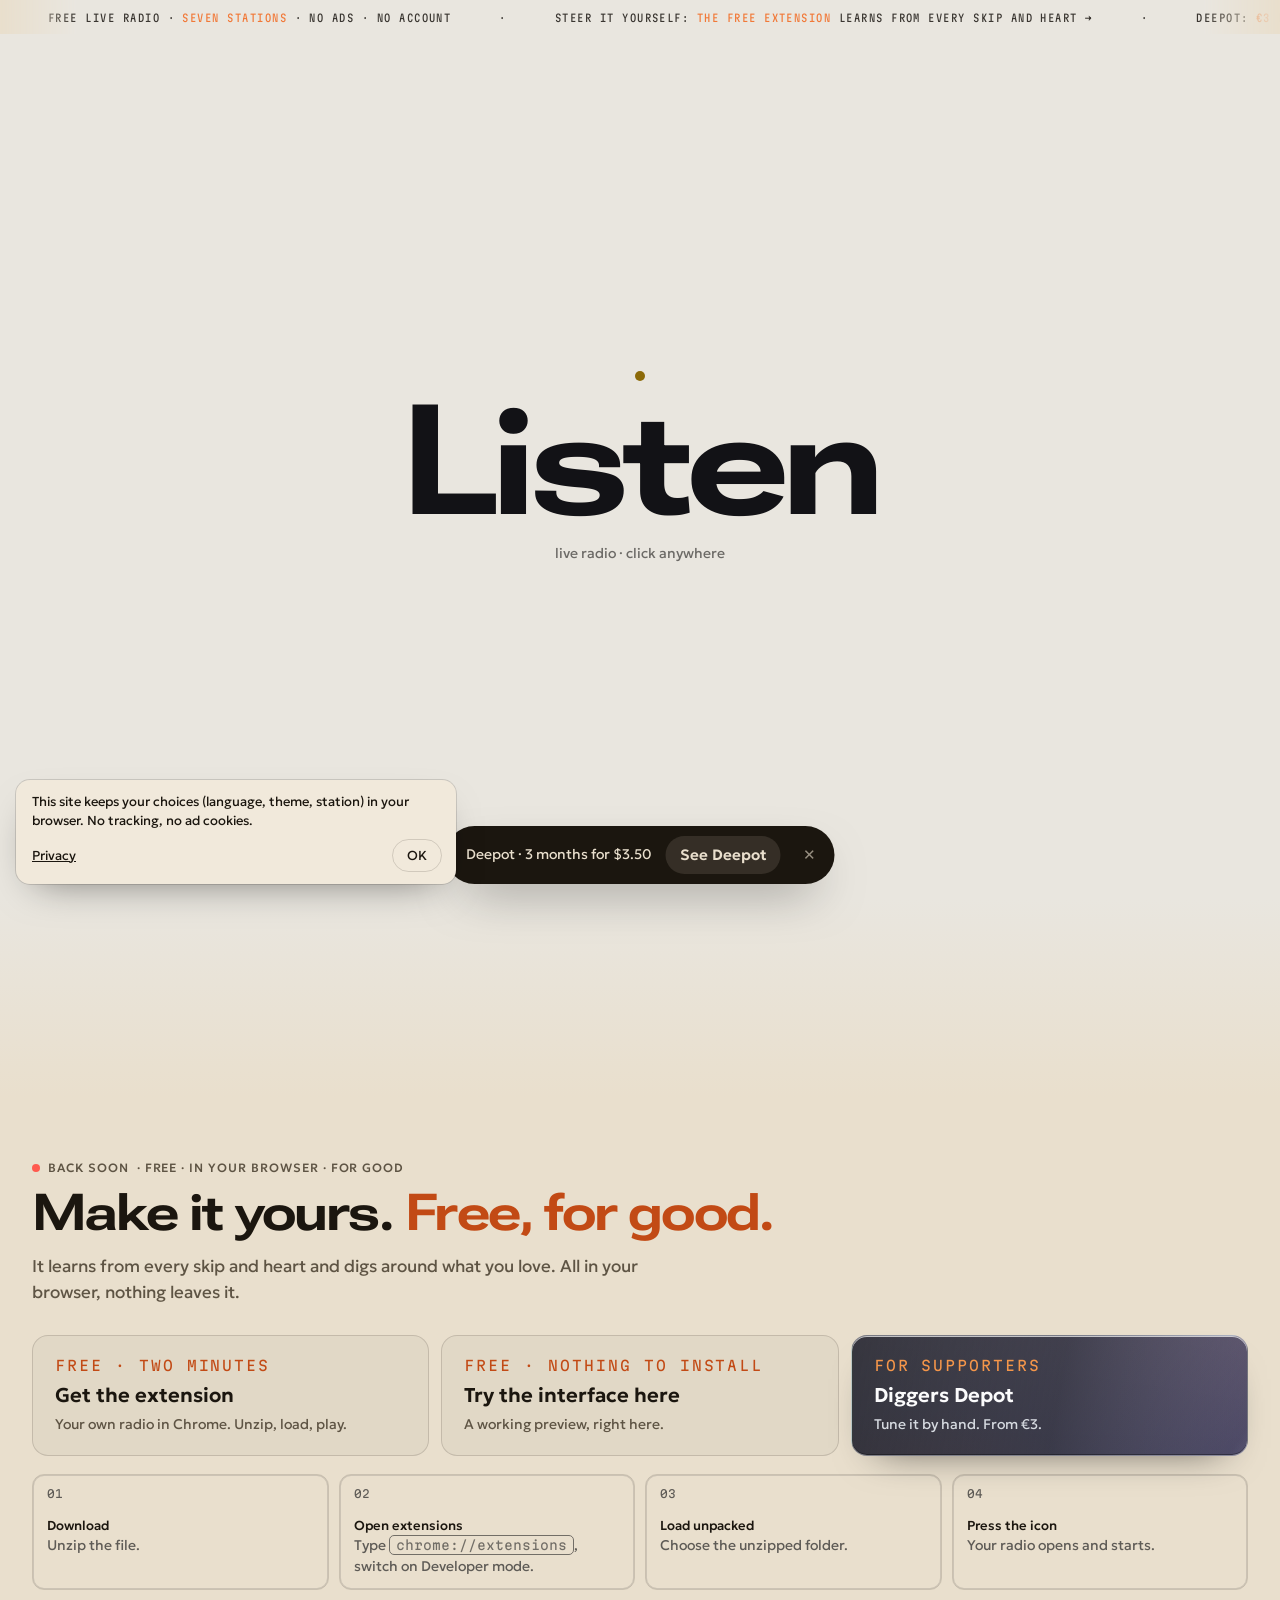
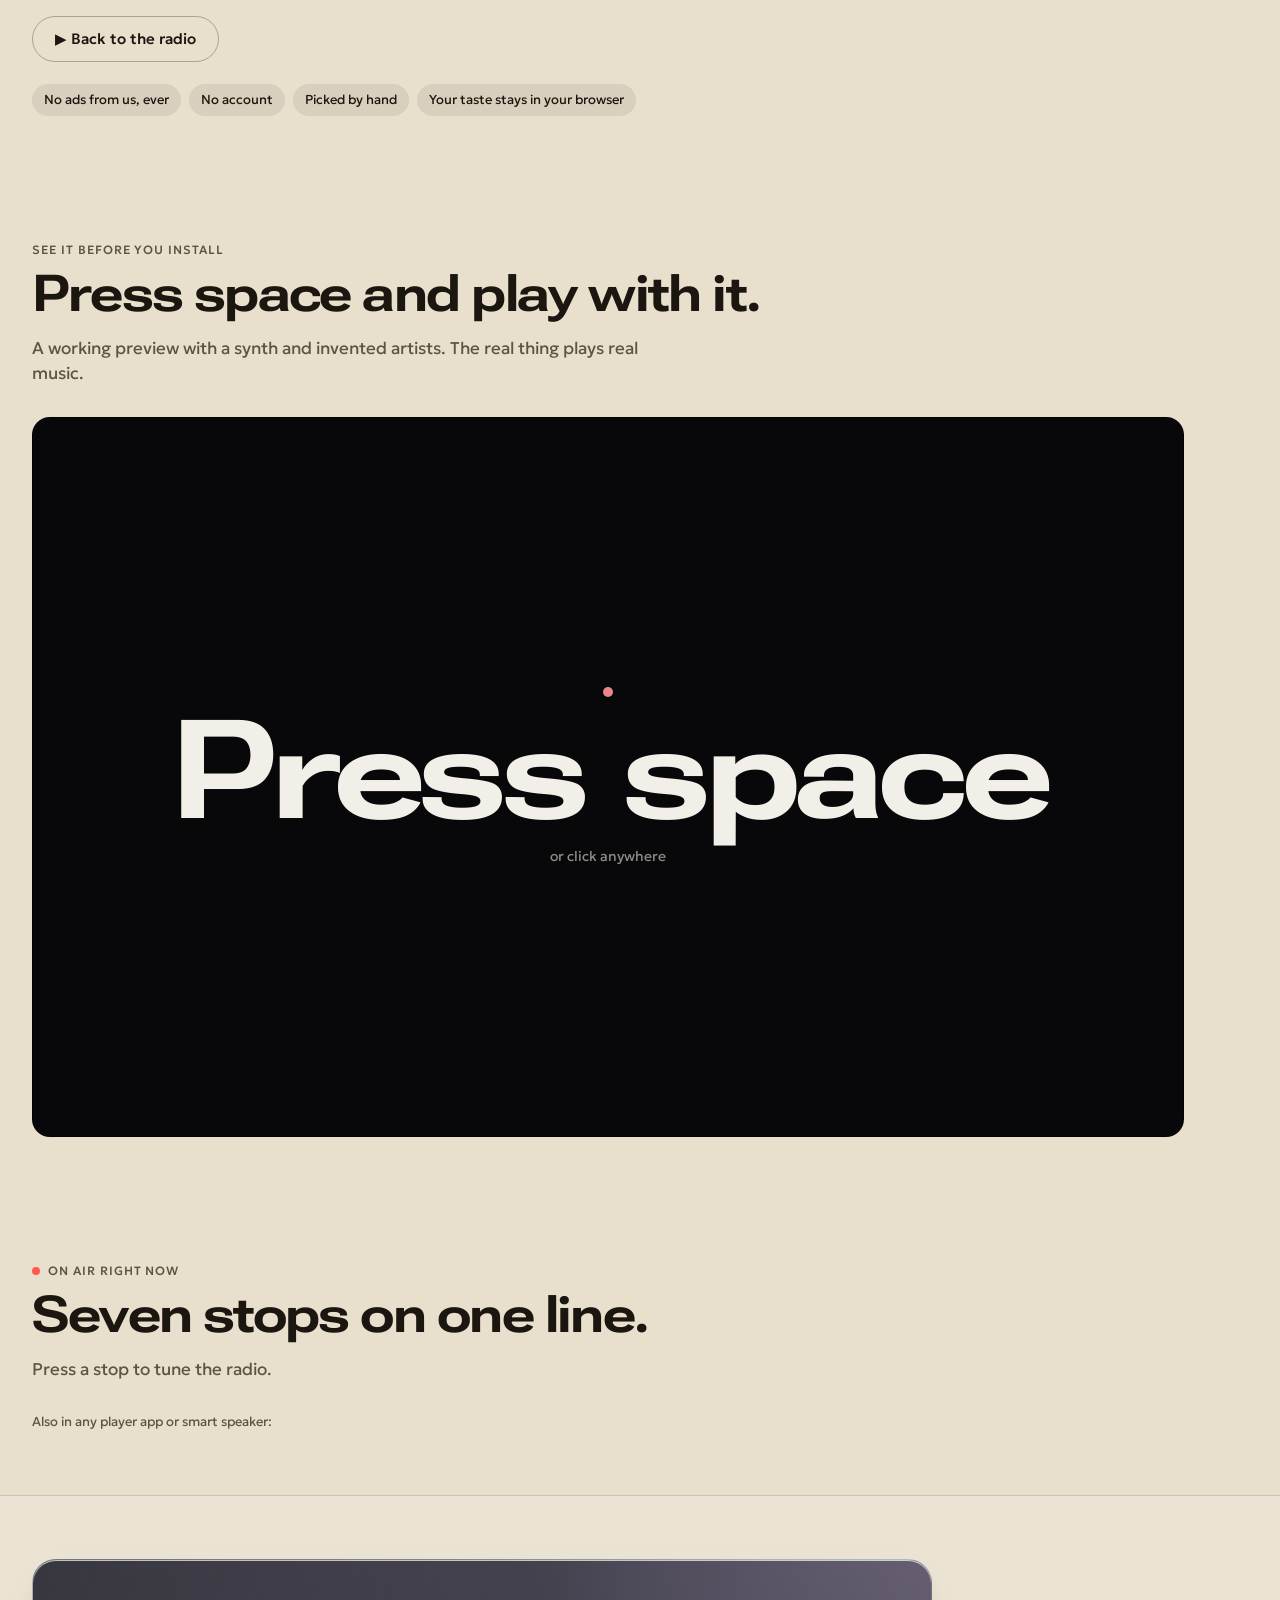
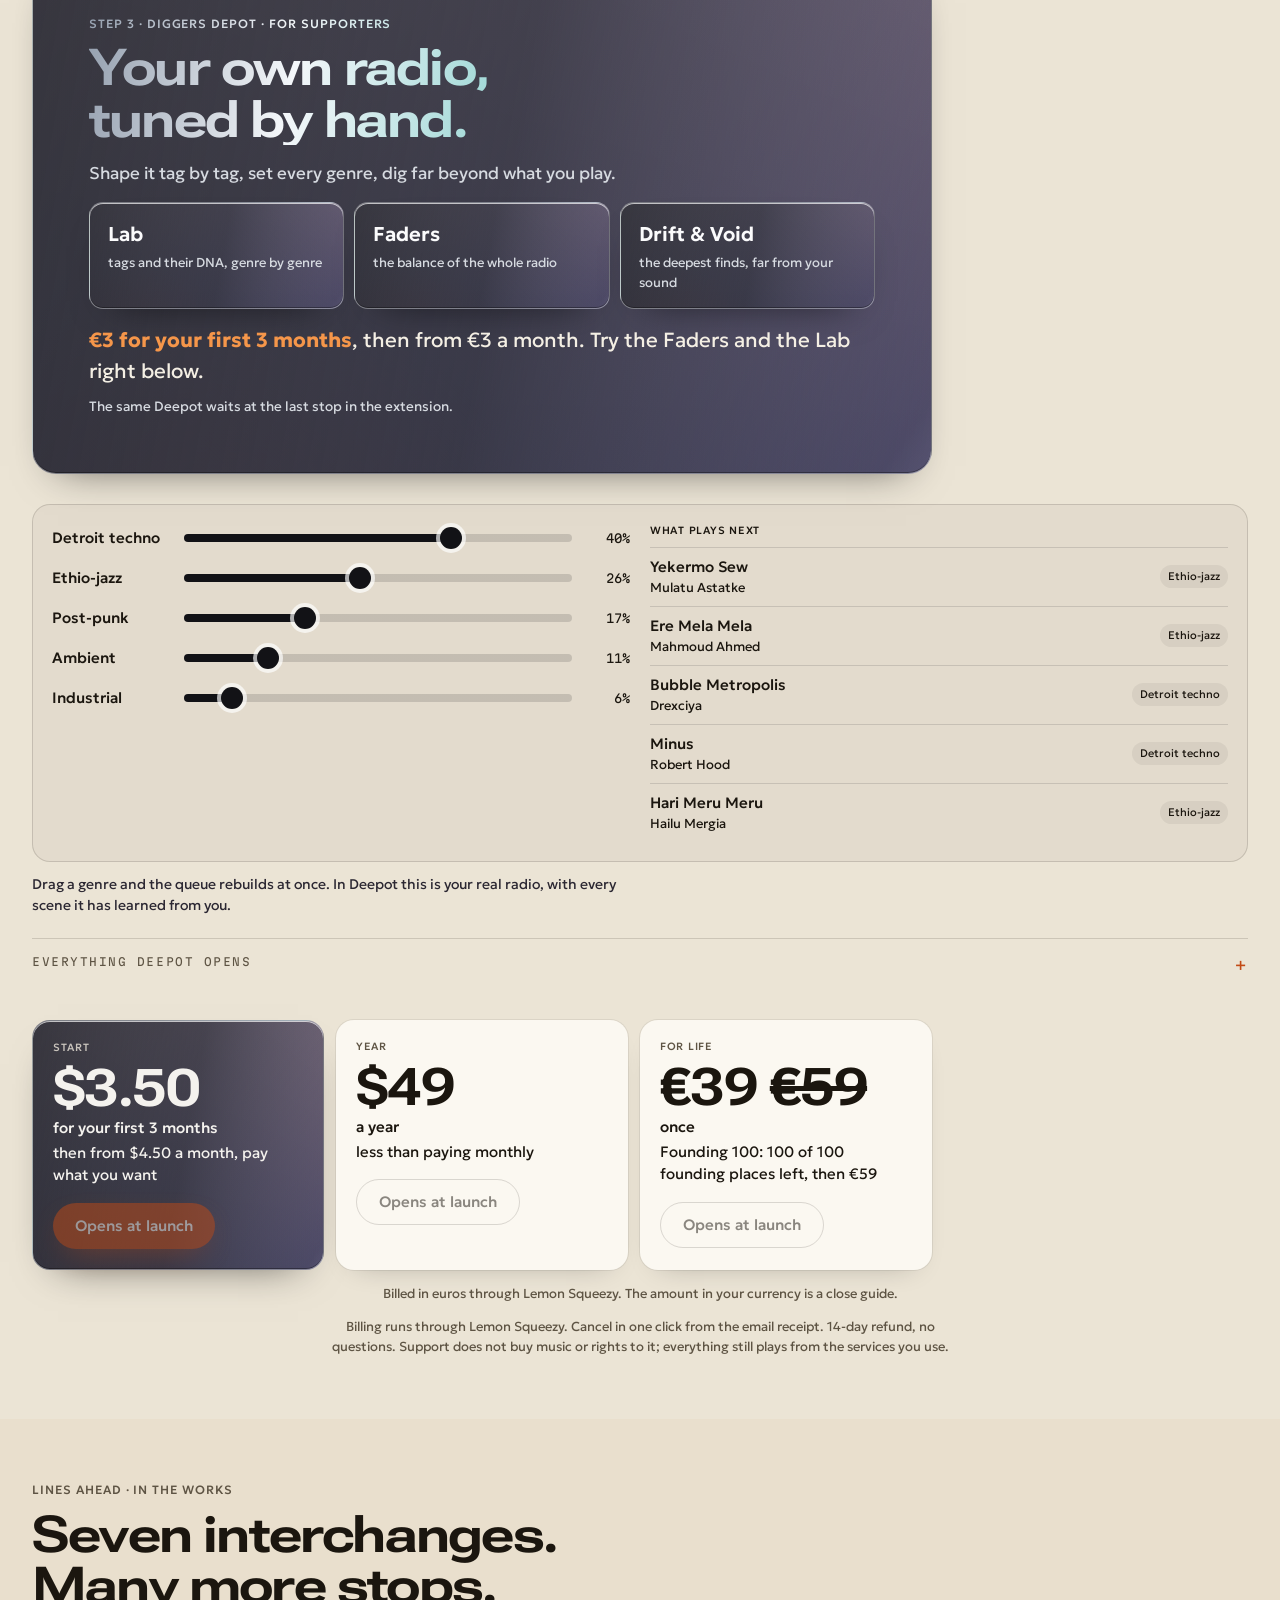
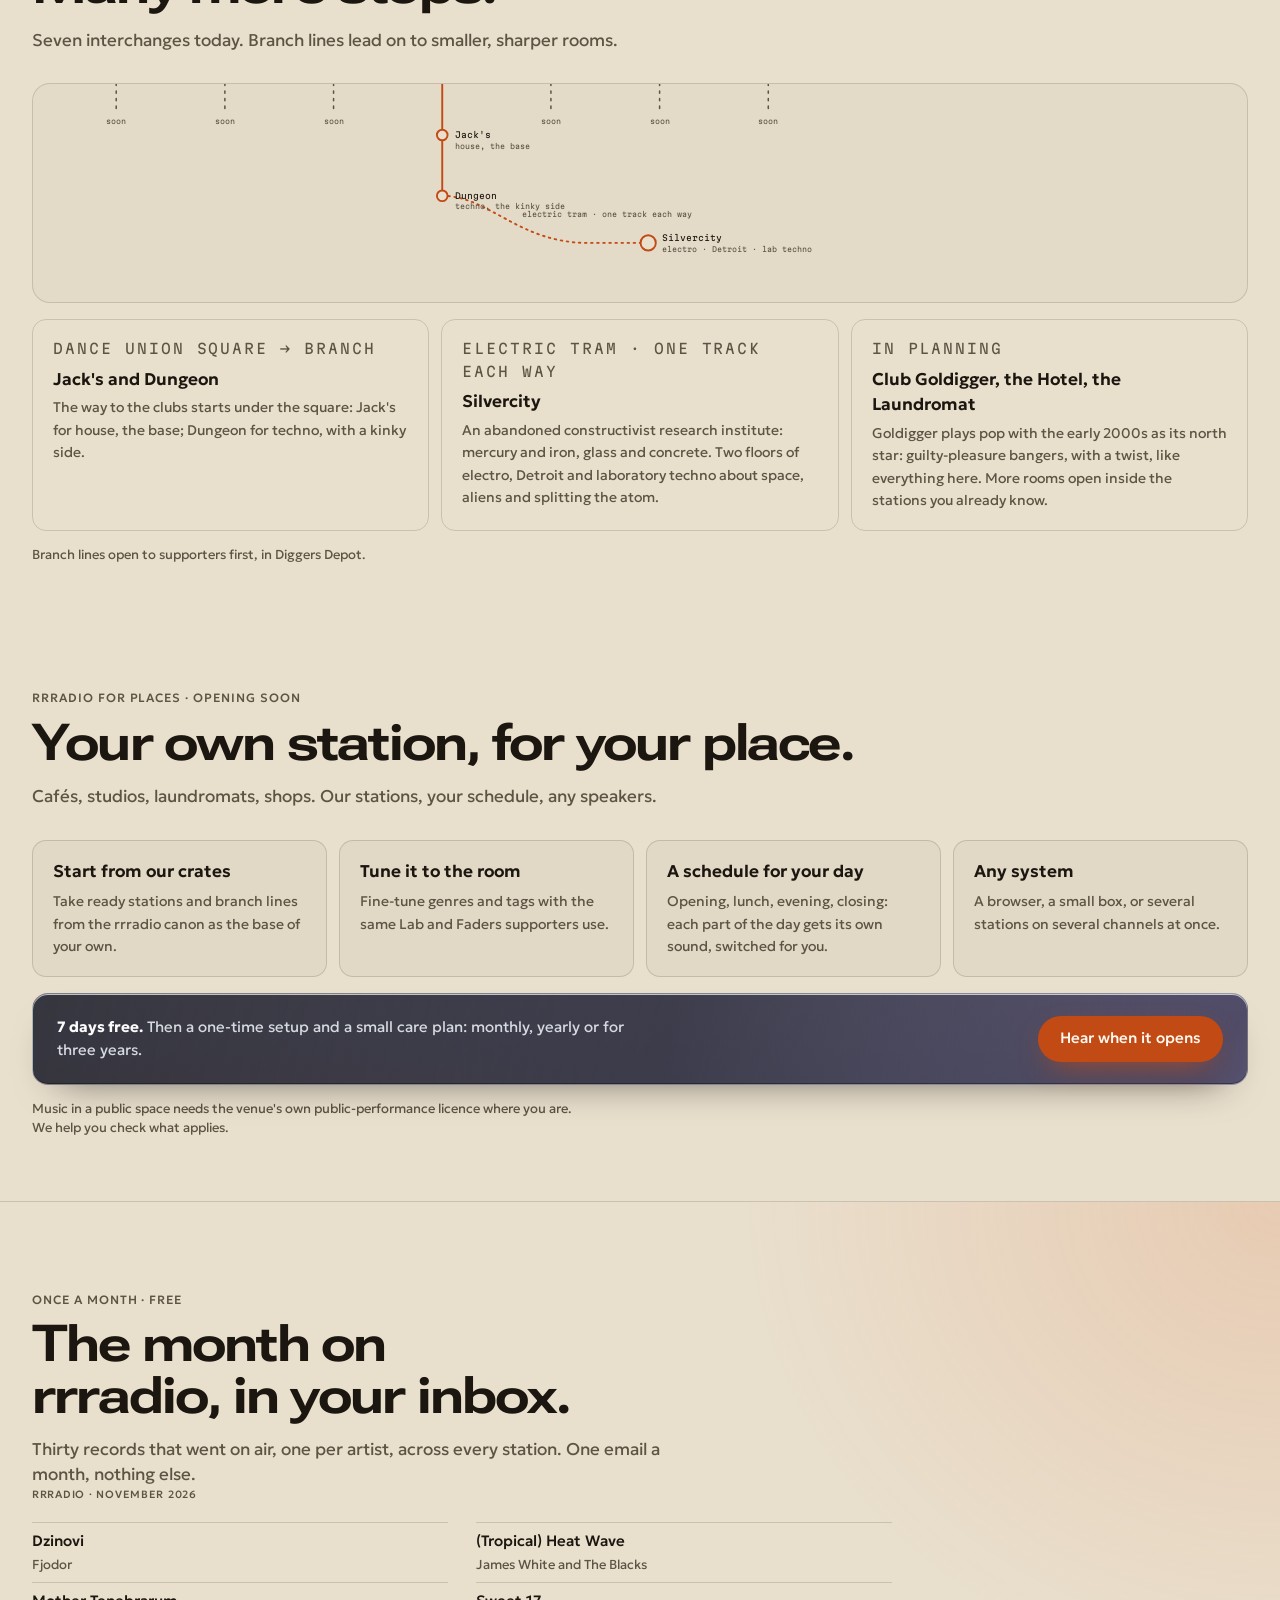
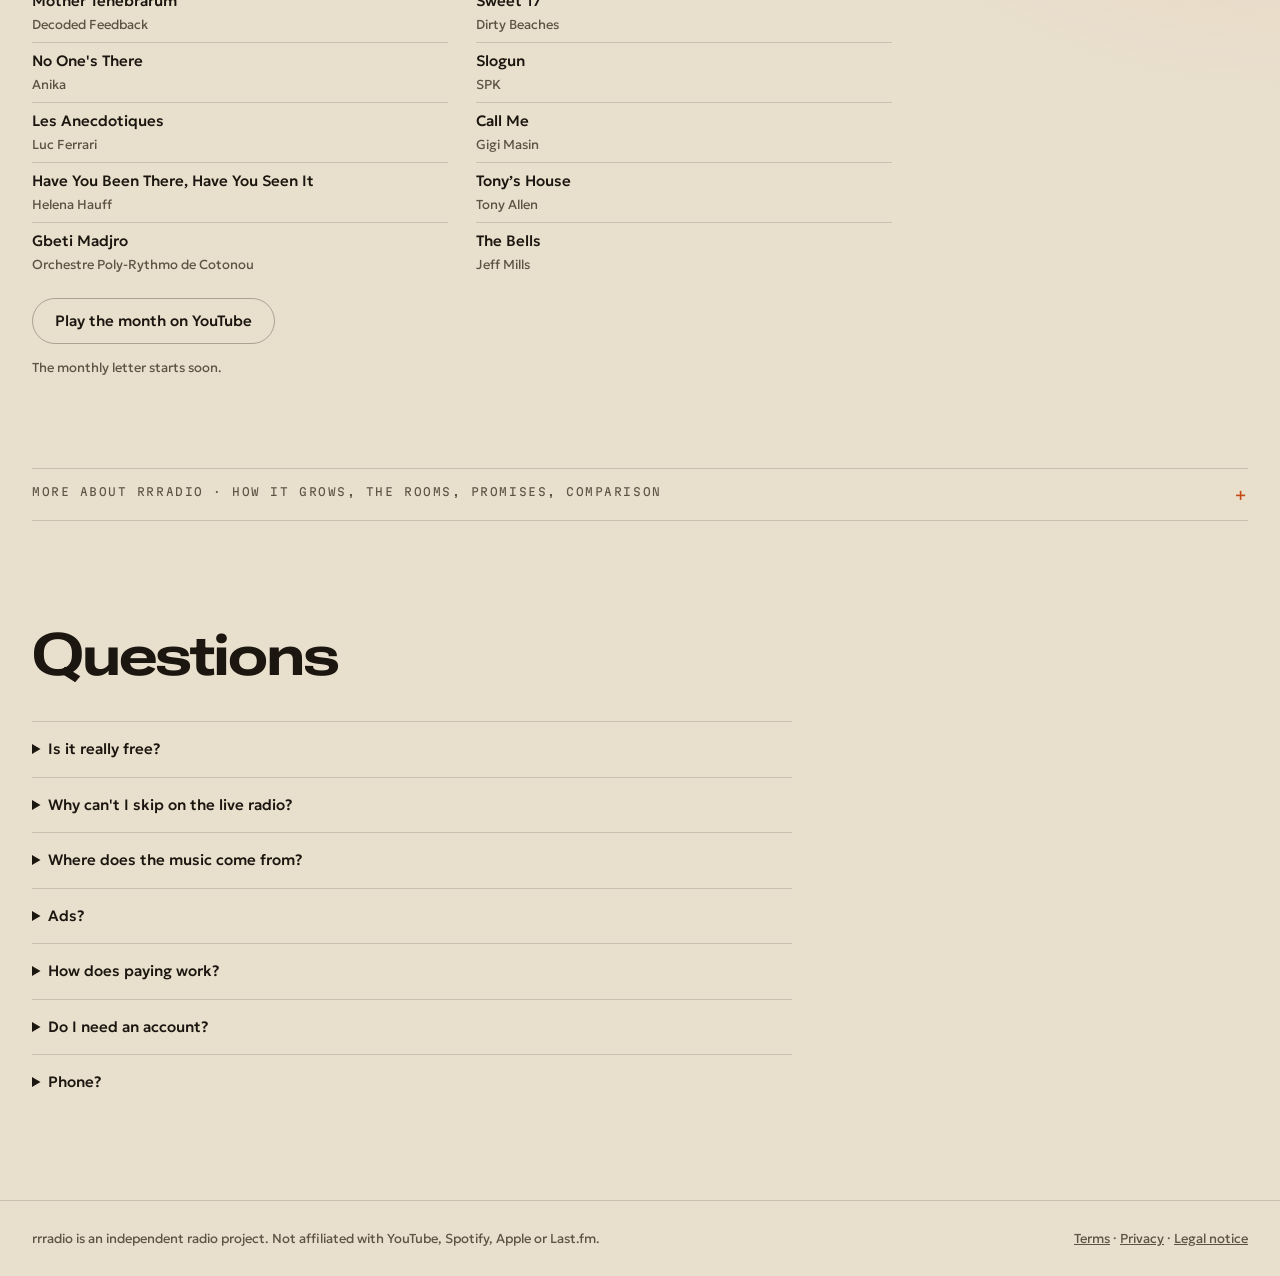
==== commit f8ff4019: "Landing: the radio itself at the top, one header, ticker, heart; no non-profit wording" ====
--- a/index.html
+++ b/index.html
@@ -4,7 +4,7 @@
 <meta charset="utf-8">
 <meta name="viewport" content="width=device-width,initial-scale=1,viewport-fit=cover">
 <title>rrradio · a radio that digs for you</title>
-<meta name="description" content="Press play: seven live stations, picked by hand, free forever. When you want to steer, take it home. No ads from us, no account, non-profit.">
+<meta name="description" content="Press play: seven live stations, picked by hand, free forever. When you want to steer, take it home. No ads from us, no account.">
 <meta property="og:title" content="rrradio · learrrns what you yearn for">
 <meta property="og:description" content="Seven free live stations, chosen by hand. A free browser radio that learns your taste.">
 <meta property="og:image" content="icon.png">
@@ -23,6 +23,49 @@
 <link rel="stylesheet" href="site.css?v=11">
 <link rel="stylesheet" href="brand/palette.css?v=7">
 <link rel="stylesheet" href="next.css?v=9">
+<link rel="stylesheet" href="radio/rr.css?v=6.12.11">
+<style>/* 15.11: the radio itself at the top, edge to edge, no window. Site colours untouched. */
+html,body{height:auto}
+#radio.stagewrap{padding:0;gap:0}
+.rrslot{position:relative;width:100%;height:calc(100svh - 34px);min-height:480px}
+.rrslot #rr{position:absolute!important;inset:0!important;z-index:1!important;--top:76px}
+/* one header: the site's own bar goes, the player's rail is the header; the site's links, language and button sit in it */
+body>header.top,#now,.scrollhint,#theme{display:none!important}
+#rr .rail{height:76px}
+#rr .rail .site{display:flex;align-items:center;gap:18px;margin-right:14px;font:500 13px var(--txt);white-space:nowrap;flex:none}
+#rr .rail .site a{color:var(--mut);text-decoration:none;transition:color .3s}
+#rr .rail .site a:hover{color:var(--fg)}
+#rr .rail .site .lang{background:none;color:var(--fg);border:1px solid var(--line);border-radius:99px;padding:6px 10px;font:inherit}
+#rr .rail .site #ctatop{background:#f17938!important;color:#140d08!important;border-radius:99px;padding:10px 18px;font-weight:600;text-decoration:none;white-space:nowrap;box-shadow:0 8px 24px -10px #f1793899}
+@media (max-width:980px){#rr .rail .site a:not(.btn),#rr .rail .site .lang{display:none}}
+@media (max-width:560px){#rr .rail .site{display:none}}
+/* the ticker: one line of reasons to stay, running above the radio */
+.tick{position:sticky;top:0;z-index:30;height:34px;overflow:hidden;display:flex;align-items:center;background:var(--tbg,#08080a);color:#cfcac2;font:400 10.5px var(--mono,'Martian Mono',monospace);font-stretch:75%;letter-spacing:.14em;text-transform:uppercase;transition:background .8s,color .8s;-webkit-mask-image:linear-gradient(90deg,transparent,#000 6%,#000 94%,transparent);mask-image:linear-gradient(90deg,transparent,#000 6%,#000 94%,transparent)}
+.tick .run{display:flex;gap:48px;white-space:nowrap;animation:tick 60s linear infinite;padding-left:48px}
+.tick a{color:inherit;text-decoration:none}.tick a b{color:#f17938;font-weight:400}.tick a:hover{color:#fff}
+.tick:hover .run{animation-play-state:paused}
+@keyframes tick{to{transform:translateX(-50%)}}
+@media (prefers-reduced-motion:reduce){.tick .run{animation:none}}
+html[data-theme=light] .tick{color:#3a3631}html[data-theme=light] .tick a:hover{color:#000}
+/* the seam: the radio's own background melts into the page */
+.rrfade{height:clamp(140px,22vh,260px);margin-top:-1px;background:linear-gradient(180deg,var(--rrbg,#08080a) 0%,color-mix(in srgb,var(--rrbg,#08080a) 55%,var(--bg)) 45%,var(--bg) 100%);pointer-events:none}
+/* the site's old app.css shares class names with the player (.now, .rail, .live): give those parts back to the player */
+#rr .now{position:revert;padding:revert!important;height:revert;overflow:revert;transition:revert}
+#rr .rail{background:revert;-webkit-backdrop-filter:none;backdrop-filter:none}
+#rr .live{color:revert;justify-self:revert}
+/* the heart: on the live radio it points to the extension, where hearts are kept */
+#rr #rrlk svg{width:20px;height:20px;fill:none;stroke:currentColor;stroke-width:1.6;transition:transform .4s cubic-bezier(.6,.04,.3,1),fill .3s}
+#rr #rrlk:hover svg{transform:scale(1.12)}#rr #rrlk.on svg{fill:#f17938;stroke:#f17938}
+#rrpop{position:absolute;right:max(24px,env(safe-area-inset-right,0px));bottom:calc(var(--dock,236px) - 8px);z-index:20;width:min(360px,calc(100% - 32px));padding:18px 18px 16px;border-radius:16px;background:color-mix(in srgb,var(--bg2,#101013) 92%,transparent);-webkit-backdrop-filter:blur(16px);backdrop-filter:blur(16px);border:1px solid var(--line);box-shadow:0 30px 70px -30px #000c;color:var(--fg);font:400 14px/1.45 var(--txt);opacity:0;transform:translateY(10px);pointer-events:none;transition:opacity .45s cubic-bezier(.6,.04,.3,1),transform .45s cubic-bezier(.6,.04,.3,1)}
+#rrpop.on{opacity:1;transform:none;pointer-events:auto}
+#rrpop .tr{font:500 10.5px/1.4 var(--mono);letter-spacing:.08em;text-transform:uppercase;color:var(--mut);white-space:nowrap;overflow:hidden;text-overflow:ellipsis}
+#rrpop h3{font:700 19px/1.15 var(--disp);font-stretch:110%;margin:8px 0 6px}
+#rrpop p{color:var(--mut);margin:0 0 14px}
+#rrpop .b{display:flex;gap:8px;flex-wrap:wrap}
+#rrpop .b a{border-radius:99px;padding:9px 15px;text-decoration:none;font-weight:600;font-size:13px;border:1px solid var(--line);color:var(--fg)}
+#rrpop .b a.go{background:#f17938;color:#140d08;border-color:transparent}
+#rrpop .x{position:absolute;top:10px;right:12px;color:var(--mut);font-size:16px}
+</style>
 <script src="config.js"></script>
 <script>/* theme before paint: the stored choice, else the system */try{const t=localStorage.getItem("rr-theme");if(t)document.documentElement.dataset.theme=t;const light=t?t==="light":matchMedia("(prefers-color-scheme: light)").matches;if(localStorage.getItem("rr-day")===null)localStorage.setItem("rr-day",light?"1":"0")}catch{}</script>
 </head>
@@ -35,8 +78,10 @@
   <div class="topr"><select class="lang" id="lang" aria-label="Language"></select><button class="tgl" id="theme" type="button" aria-label="Light or dark"><svg viewBox="0 0 24 24"><path d="M12 3a9 9 0 1 0 9 9 7 7 0 0 1-9-9z"/></svg></button><a class="btn hot" href="#radio" id="ctatop">Listen free</a></div>
 </header>
 
+<div class="tick" aria-label="rrradio"><div class="run" id="run"></div></div>
 <section class="stagewrap" id="radio">
-  <div class="device stage" id="player"><iframe id="pf" src="radio/" title="rrradio live player" allow="autoplay; fullscreen"></iframe><a class="full" href="radio/" target="_blank" rel="noopener">Open full screen ↗</a></div>
+  <div id="player" class="rrslot"></div>
+  <div class="rrfade" aria-hidden="true"></div>
   <nav class="incta" aria-label="Take rrradio further">
     <a class="ic hot" href="downloads/rrradio-extension.zip" download><b>Steer it yourself</b><span>Free browser extension · skip, heart, your own taste</span></a>
     <a class="ic" href="#depot"><b>Deepot</b><span>Tune the radio by hand</span></a>
@@ -78,7 +123,7 @@
     <li><b>Press the icon</b><span>Your radio opens and starts.</span></li>
   </ol></div>
   <div class="cta"><a class="btn ghost" href="#player" id="hplay">▶ Back to the radio</a></div>
-  <ul class="trust"><li>No ads from us, ever</li><li>No account</li><li>Non-profit</li><li>Your taste stays in your browser</li></ul>
+  <ul class="trust"><li>No ads from us, ever</li><li>No account</li><li>Picked by hand</li><li>Your taste stays in your browser</li></ul>
 </section>
 
 
@@ -254,7 +299,7 @@
     <div><b>Free stays free.</b><span>What is free today does not move behind the paywall tomorrow.</span></div>
     <div><b>Your taste is yours.</b><span>It lives in your browser. Export it any time, delete it with one button.</span></div>
     <div><b>Leave in one click.</b><span>Cancel from your receipt. Refund within 14 days, no questions.</span></div>
-    <div><b>Open books.</b><span>Non-profit. Every month we post what came in and what it paid for: servers, digging, time.</span></div>
+    <div><b>Open books.</b><span>Every month we post what came in and what it paid for: servers, digging, time.</span></div>
     <div><b>If we ever stop,</b><span>Deepot unlocks for everyone in the last version, and you keep your exports.</span></div>
   </div>
 </section>
@@ -283,7 +328,7 @@
 </section>
 
 <div class="nudge" id="nudge" role="status"><span id="nudget">Deepot · 3 months for €3</span><a href="#depot" id="nudgea">See Deepot</a><button type="button" id="nudgex" aria-label="Not now">✕</button></div>
-<footer class="foot"><span>rrradio is a non-profit radio project. Not affiliated with YouTube, Spotify, Apple or Last.fm.</span><span><a href="terms.html">Terms</a> · <a href="privacy.html">Privacy</a> · <a href="imprint.html">Legal notice</a></span></footer>
+<footer class="foot"><span>rrradio is an independent radio project. Not affiliated with YouTube, Spotify, Apple or Last.fm.</span><span><a href="terms.html">Terms</a> · <a href="privacy.html">Privacy</a> · <a href="imprint.html">Legal notice</a></span></footer>
 <div class="store" id="store" hidden><span id="storet">This site keeps your choices (language, theme, station) in your browser. No tracking, no ad cookies.</span><a href="privacy.html" id="storel">Privacy</a><button type="button" id="storeok">OK</button></div>
 <script>/* a notice, not a consent wall: nothing here needs consent, but people should know */try{if(!localStorage.getItem("rr-ok")){const b=document.getElementById("store");b.hidden=false;document.getElementById("storeok").onclick=()=>{b.hidden=true;try{localStorage.setItem("rr-ok","1")}catch{}}}}catch{}</script>
 
@@ -302,7 +347,7 @@
   const days = Math.max(1, Math.round((Date.now() - Date.UTC(2026, 10, 7)) / 864e5));
   const artists = new Set(d.stations.flatMap(s => [s.now, ...(s.next || [])].filter(Boolean).map(t => t.artist)));
   document.getElementById("stats").innerHTML = [[d.stations.length, "stations on one line", 0], [days, days === 1 ? "day on air" : "days on air", 1], ...(SHOWN ? [[L, "listening right now", 2]] : []), [artists.size, "artists on air in the next hour", 3], ["0", "ads, ever", 4]].map(([n, t, k]) => `<div><b>${n}</b><span>${(window.T && T("stats." + k)) || t}</span></div>`).join("") }
-document.getElementById("cards").addEventListener("click", e => { const b = e.target.closest(".stop"); if (!b) return; pf.contentWindow.location.hash = b.dataset.id; document.getElementById("radio").scrollIntoView({ behavior: "smooth" }) });
+document.getElementById("cards").addEventListener("click", e => { const b = e.target.closest(".stop"); if (!b) return; location.hash = b.dataset.id; document.getElementById("radio").scrollIntoView({ behavior: "smooth" }) });
 onAir(); setInterval(onAir, 30000);
 /* checkout links come from config.js once the Lemon Squeezy store is live */
 const BUY = (window.IRR && IRR.buy) || {};
@@ -316,7 +361,7 @@
 if (window.IRR && IRR.contact) { document.querySelectorAll(".contact").forEach(e => e.textContent = IRR.contact); document.querySelectorAll(".needc").forEach(e => e.hidden = false) }
 /* listener quotes: shown only when real ones exist in quotes.json */
 fetch("quotes.json", { cache: "no-store" }).then(r => r.ok ? r.json() : []).then(Q => { if (!Q.length) return; const q = document.getElementById("quotes"); q.innerHTML = Q.map(x => `<figure><blockquote>${escH(x.q)}</blockquote><figcaption>${escH(x.who)}</figcaption></figure>`).join(""); q.hidden = false }).catch(() => { });
-document.getElementById("hplay").addEventListener("click", e => { e.preventDefault(); document.getElementById("player").scrollIntoView({ behavior: "smooth", block: "center" }); pf.focus() });
+document.getElementById("hplay").addEventListener("click", e => { e.preventDefault(); document.getElementById("radio").scrollIntoView({ behavior: "smooth" }) });
 </script>
 <script>
 /* the tag-weights demo: a few genres, a pool of records, the queue follows the sliders */
@@ -379,7 +424,7 @@
   }).catch(() => { });
 })();
 </script>
-<script src="brand/rrlogo.js?v=8" defer></script>
+<!-- brand/rrlogo.js: the same identity code ships inside radio/rr.js below; loading both breaks the logo -->
 <script src="pricing.js?v=5"></script>
 <script>/* draw the halls once the drawings arrive; they are loaded only when the section comes into view */
 (()=>{const box=document.querySelector('.hgrid');if(!box)return;let done=0;const go=()=>{if(done)return;done=1;const sc=document.createElement('script');sc.src='radio/halls.js';sc.onload=()=>{document.querySelectorAll('[data-hall]').forEach(e=>{try{e.innerHTML=HALLS[e.dataset.hall].replace('xMidYMid slice','xMidYMid meet')}catch(_){}})};document.body.appendChild(sc)};
@@ -387,5 +432,53 @@
 </script>
 <script src="i18n.js?v=5"></script>
 <script src="next.js?v=7" defer></script>
+<script src="radio/rr.js?v=6.12.11"></script><script src="radio/halls.js" async></script>
+<script>/* the player builds #rr at the end of the page: move it into the top slot. Its own nudges point at the radio server's zip: use the one on this site. */
+(() => { const R = document.getElementById("rr"), slot = document.getElementById("player"); if (R && slot) slot.appendChild(R);
+  try { document.querySelectorAll('[data-rrlogo]').forEach(e => { if (!e.closest('#rr')) e.innerHTML = e.dataset.rrlogo === 'mark' ? RRLOGO_MARK : RRLOGO_WORD }) } catch (e) { }
+  document.addEventListener("click", e => { const a = e.target.closest && e.target.closest("#rr a[href]"); if (a && /extension\.zip$/.test(a.getAttribute("href"))) a.href = "downloads/rrradio-extension.zip" }, true);
+  /* one header: the site's links, language and button go into the player's rail, before its own buttons */
+  const rail = R && R.querySelector(".rail"), tdy = R && R.querySelector("#tdy");
+  if (rail && tdy) {
+    const box = document.createElement("div"); box.className = "site";
+    box.innerHTML = '<a href="#depot">Deepot</a><a href="#faq">FAQ</a>';
+    const lang = document.getElementById("lang"), cta = document.getElementById("ctatop");
+    if (lang) box.appendChild(lang);
+    if (cta) { cta.textContent = "Get the extension"; cta.href = "#extension"; box.appendChild(cta) }
+    tdy.parentNode.insertBefore(box, tdy.parentNode.firstChild === tdy ? tdy : tdy.parentNode.firstChild);
+  }
+  /* one theme: the player's moon also turns the page */
+  const apply = () => { const day = R && R.classList.contains("day"), t = day ? "light" : "dark"; document.documentElement.dataset.theme = t; try { localStorage.setItem("rr-theme", t) } catch (e) { } };
+  if (tdy) tdy.addEventListener("click", () => setTimeout(apply, 0)); apply();
+  /* the seam and the ticker wear the radio's own background, then the page's once you are past it */
+  const tick = document.querySelector(".tick"), root = document.documentElement.style;
+  const seam = () => { if (!R) return; const bg = getComputedStyle(R).getPropertyValue("--bg").trim() || "#08080a"; root.setProperty("--rrbg", bg);
+    const past = scrollY > (document.getElementById("player").offsetHeight - 40); tick.style.setProperty("--tbg", past ? getComputedStyle(document.documentElement).getPropertyValue("--bg").trim() : bg) };
+  addEventListener("scroll", seam, { passive: true }); setInterval(seam, 800); seam();
+  /* the heart: hearts are kept in the extension, so the live radio offers it, with the track you liked */
+  const qi = R && R.querySelector("#dock .qi"), ttl = R && R.querySelector("#ttl"), art = R && R.querySelector("#art");
+  if (qi) {
+    const b = document.createElement("button"); b.className = "ib"; b.id = "rrlk"; b.title = "Keep this track";
+    b.innerHTML = '<svg viewBox="0 0 24 24" aria-hidden="true"><path d="M12 20s-7-4.4-7-10a4 4 0 0 1 7-2.6A4 4 0 0 1 19 10c0 5.6-7 10-7 10z"/></svg>';
+    qi.insertBefore(b, qi.firstChild);
+    const pop = document.createElement("div"); pop.id = "rrpop"; pop.setAttribute("role", "dialog");
+    pop.innerHTML = '<button class="x" aria-label="Close">✕</button><div class="tr"></div><h3>Keep it in your own radio</h3><p>Hearts live in the free extension: it saves the track to your Spotify, Apple Music and YouTube, and tunes these seven stations to you with every heart and skip.</p><div class="b"><a class="go" href="downloads/rrradio-extension.zip" download>Get the extension · free</a><a href="#extension">How it works</a></div>';
+    R.appendChild(pop);
+    let T = 0; const close = () => { pop.classList.remove("on"); b.classList.remove("on") };
+    b.addEventListener("click", e => { e.stopPropagation(); const on = !pop.classList.contains("on"); if (!on) return close();
+      pop.querySelector(".tr").textContent = "♥ " + ((art && art.textContent) || "") + " · " + ((ttl && ttl.textContent) || "");
+      pop.classList.add("on"); b.classList.add("on"); clearTimeout(T); T = setTimeout(close, 12000) });
+    pop.querySelector(".x").addEventListener("click", close);
+    pop.querySelector('a[href="#extension"]').addEventListener("click", close);
+    document.addEventListener("click", e => { if (!pop.contains(e.target) && e.target !== b) close() });
+  }
+  /* reasons to stay, one line, running */
+  const L = [["#radio", "Free live radio · <b>seven stations</b> · no ads · no account"], ["#extension", "Steer it yourself: <b>the free extension</b> learns from every skip and heart →"],
+    ["#depot", "Deepot: <b>€3</b> for your first 3 months →"], ["#depot", "Founding supporters: Deepot for life, <b>€39</b>, first 100 →"],
+    ["https://t.me/rrrad_iobot", "rrradio in <b>Telegram</b> →"], ["#promises", "<b>Open books</b> · every month we show what came in"], ["#ladder", "Listen · steer · <b>own it</b>"]];
+  const one = L.map(([h, t]) => `<a href="${h}">${t}</a>`).join("<span aria-hidden=true>·</span>");
+  document.getElementById("run").innerHTML = one + "<span aria-hidden=true>·</span>" + one;
+})();
+</script>
 </body>
 </html>
--- a/radio/rr.css
+++ b/radio/rr.css
@@ -0,0 +1,251 @@
+
+/* Layout: three fixed bands. Top rail, stage aperture, dock. Visuals live only in the stage. */
+#rr{--bg:#08080a;--bg2:#101013;--fg:#f2efe9;--mut:#8e8b86;--line:#ffffff1c;--a:#b9a3ff;--a2:#e39ad0;--disp:'Roboto Flex','Helvetica Neue',Arial,sans-serif;--txt:'Geologica','Helvetica Neue',Arial,sans-serif;--mono:'Martian Mono',ui-monospace,Menlo,monospace;--e:cubic-bezier(.16,.84,.24,1);--top:66px;--dock:236px;--gut:max(32px,env(safe-area-inset-left,0px));
+ position:fixed;inset:0;z-index:2147483647;background:var(--bg);color:var(--fg);font:400 14px/1.45 var(--txt);overflow:hidden;color-scheme:dark;-webkit-font-smoothing:antialiased}
+#rr.day{--bg:#e9e6df;--bg2:#f3f1eb;--fg:#121216;--mut:#6c6a66;--line:#12121622;color-scheme:light}
+:where(#rr) *{box-sizing:border-box;margin:0}:where(#rr) button{font:inherit;color:inherit;background:none;border:0;padding:0;cursor:pointer}:where(#rr) svg{display:block;fill:currentColor}:where(#rr) h1,:where(#rr) h2,:where(#rr) h3{font-weight:800}
+#rr :focus-visible{outline:1.5px solid var(--a);outline-offset:3px}#rr.idle{cursor:none}
+#rr .m{font:500 10.5px/1.4 var(--txt);letter-spacing:.07em;text-transform:uppercase}
+#stage{position:absolute;left:0;right:0;top:var(--top);bottom:var(--dock);overflow:hidden;transition:filter .9s var(--e),transform 1.1s var(--e);-webkit-mask-image:linear-gradient(180deg,transparent,#000 56px,#000 calc(100% - 56px),transparent);mask-image:linear-gradient(180deg,transparent,#000 56px,#000 calc(100% - 56px),transparent)}
+#gl,#ov{position:absolute;inset:0;width:100%;height:100%}#hall{position:absolute;inset:0;pointer-events:none;opacity:1;transition:opacity .9s ease;background:#060607;filter:brightness(1.45) contrast(1.05)}#gl{transition:opacity .9s ease}#doors{position:absolute;inset:0;pointer-events:none;overflow:hidden;z-index:3}#doors i{position:absolute;top:0;bottom:0;width:50.5%;background:linear-gradient(90deg,#141518,#1d1f23 40%,#121316);box-shadow:inset 0 0 0 1px #ffffff10;transition:transform 1.1s cubic-bezier(.65,0,.25,1)}#doors .dl{left:0;border-right:3px solid #050506}#doors .dr{right:0;border-left:3px solid #050506}#doors b{position:absolute;top:18%;height:38%;width:46%;border-radius:10px;background:#07080a;box-shadow:inset 0 0 0 1px #ffffff18}#doors .dl b{right:14%}#doors .dr b{left:14%}#doors i::after{content:"";position:absolute;left:0;right:0;bottom:22%;height:3px;background:var(--a)}#doors.open .dl{transform:translateX(-101%)}#doors.open .dr{transform:translateX(101%)}#doors.shut i{transition-duration:.55s}#cov{transition:opacity .6s,transform 1.2s cubic-bezier(.3,.7,.2,1)!important}#hall svg{width:100%;height:100%}#cov{position:absolute;left:50%;top:50%;transform:translate(-50%,-50%);transition:opacity .6s}
+#rr.reading #stage{filter:blur(26px) brightness(.45) saturate(1.2);transform:scale(1.06)}
+#sweep{position:absolute;inset:0;display:flex;align-items:center;justify-content:center;font:800 clamp(120px,27vw,460px)/.8 var(--disp);text-transform:uppercase;color:var(--fg);mix-blend-mode:difference;pointer-events:none;clip-path:inset(0 100% 0 0);white-space:nowrap}
+#sweep.fly{animation:sw 1.25s var(--e) both}@keyframes sw{0%{clip-path:inset(0 100% 0 0);transform:translateX(-4%)}38%,58%{clip-path:inset(0 0 0 0);transform:none}100%{clip-path:inset(0 0 0 100%);transform:translateX(4%)}}
+.rail{position:absolute;left:0;right:0;top:0;height:var(--top);padding:0 var(--gut);padding-right:max(32px,env(safe-area-inset-right,0px));display:grid;grid-template-columns:1fr auto 1fr;align-items:center;gap:20px;z-index:10;transition:opacity .8s}
+#logo{font:300 13px var(--txt);letter-spacing:.34em;justify-self:start;color:var(--fg,#efebe2);--rrl-w:1px;padding:0;line-height:0}#logo svg{height:50px;width:auto;display:block;overflow:visible;margin:-12px 0}
+#chs{position:relative;display:flex;align-items:baseline;gap:2px}
+#chs button{position:relative;z-index:1;white-space:nowrap;padding:8px 11px 9px;font-size:13px;color:var(--mut);transition:color .35s}#chs button:hover{color:var(--fg)}#chs button.on{color:var(--fg);font-size:15px;font-weight:500}#chs sup{font-size:9px;margin-right:4px;opacity:.55;font-variant-numeric:tabular-nums;vertical-align:4px}
+#chi{position:absolute;left:0;bottom:0;height:2px;width:60px;border-radius:2px;background:var(--a);transition:transform .6s var(--e),width .6s var(--e)}
+.tools{justify-self:end;display:flex;align-items:center;gap:2px}.ib{width:38px;height:38px;display:grid;place-items:center;border-radius:50%;color:var(--fg);opacity:.72;transition:opacity .25s,background .25s,transform .35s var(--e)}.ib:hover{opacity:1;background:#ffffff14}#rr.day .ib:hover{background:#0000000f}.ib:active{transform:scale(.88)}.ib svg{width:19px;height:19px}.ib.on{opacity:1;color:var(--a)}
+#dock{position:absolute;left:0;right:0;bottom:0;height:var(--dock);padding:6px var(--gut) calc(16px + env(safe-area-inset-bottom,0px));padding-right:max(32px,env(safe-area-inset-right,0px));background:var(--bg);display:grid;grid-template-columns:minmax(0,1fr) auto;grid-template-rows:auto auto auto;gap:6px 40px;z-index:10;align-content:end}
+.now{min-width:0}.tw{overflow:hidden;height:clamp(50px,6.6vw,92px)}#ttl{font:800 clamp(50px,6.6vw,92px)/1 var(--disp);text-transform:uppercase;letter-spacing:.002em;white-space:nowrap;overflow:hidden;text-overflow:ellipsis;transition:transform .6s var(--e),opacity .4s}#ttl.out{transform:translateY(-100%);opacity:0;transition-duration:.25s}#ttl.in{transform:translateY(100%);opacity:0;transition:none}
+.sub{display:flex;align-items:baseline;gap:14px;min-width:0;margin-top:2px}#art{font-size:17px;font-weight:400;white-space:nowrap;overflow:hidden;text-overflow:ellipsis;border-bottom:1px solid transparent;transition:border-color .3s;flex:none;max-width:60%}#art:hover{border-color:var(--fg)}#why{color:var(--mut);white-space:nowrap;overflow:hidden;text-overflow:ellipsis}
+#depth{align-self:end;width:min(36vw,420px)}#dp{position:relative;display:grid;grid-template-columns:repeat(4,1fr)}#dp button{padding:0 0 13px;text-align:center;font-size:13px;color:var(--mut);transition:color .3s}#dp button:hover,#dp button.on{color:var(--fg)}
+#dp::after{content:"";position:absolute;left:12.5%;right:12.5%;bottom:3px;height:1px;background:var(--line)}#dpb{position:absolute;left:12.5%;bottom:0;width:7px;height:7px;margin-left:-3.5px;border-radius:50%;background:var(--a);box-shadow:0 0 0 4px color-mix(in srgb,var(--a) 22%,transparent);transition:left .9s var(--e);z-index:1}#dpd{text-align:center;color:var(--mut);margin-top:8px;height:14px}
+#seek{grid-column:1/-1;position:relative;height:26px;cursor:pointer;touch-action:none;display:flex;align-items:center;gap:12px}#seek span{color:var(--mut);font:400 10px var(--mono);font-variant-numeric:tabular-nums;width:38px}#seek span:last-child{text-align:right}#sb{position:relative;flex:1;height:2px;background:var(--line);transition:height .25s}#seek:hover #sb{height:4px}#sb i{position:absolute;left:0;top:0;bottom:0;background:var(--fg);width:0}#sb b{position:absolute;top:50%;width:11px;height:11px;margin:-5.5px 0 0 -5.5px;border-radius:50%;background:var(--fg);opacity:0;transition:opacity .2s}#seek:hover #sb b{opacity:1}
+.ctl{grid-column:1/-1;display:grid;grid-template-columns:1fr auto 1fr;align-items:center;gap:16px}.cl{display:flex;align-items:center;gap:4px;min-width:0}.cr{justify-content:flex-end}
+#vb{margin-left:8px;height:38px;padding:0 16px;display:flex;align-items:center;gap:9px;border:1px solid var(--line);border-radius:99px;font-size:13px;white-space:nowrap;transition:border-color .3s,background .3s,color .3s,transform .35s var(--e)}#vb:hover{border-color:var(--a);color:var(--a)}#vb:active{transform:scale(.95)}#vb svg{width:15px;height:15px}#vb.on{background:var(--a);border-color:var(--a);color:#0a0a0c}
+.ce{display:flex;align-items:center;gap:10px}.ce .ib{width:44px;height:44px}#pp{width:60px;height:60px;border-radius:50%;background:var(--fg);color:var(--bg);display:grid;place-items:center;transition:transform .4s var(--e)}#pp:hover{transform:scale(1.07)}#pp:active{transform:scale(.92)}#pp svg{width:22px;height:22px}#pp .pl{display:none}#pp.paused .pl{display:block}#pp.paused .pa{display:none}
+#lk.on{color:var(--a);opacity:1}#lk.on svg{animation:hb .7s var(--e)}@keyframes hb{0%{transform:scale(.5)}45%{transform:scale(1.3)}100%{transform:scale(1)}}
+#vl{-webkit-appearance:none;appearance:none;width:84px;height:18px;background:none;cursor:pointer}#vl::-webkit-slider-runnable-track{height:2px;background:var(--line)}#vl::-webkit-slider-thumb{-webkit-appearance:none;width:11px;height:11px;margin-top:-4.5px;border-radius:50%;background:var(--fg)}#vl::-moz-range-track{height:2px;background:var(--line)}#vl::-moz-range-thumb{width:11px;height:11px;border:0;border-radius:50%;background:var(--fg)}
+#rr.idle .rail,#rr.idle .ctl,#rr.idle #seek,#rr.idle #depth{opacity:.0}#rr .ctl,#rr #seek,#rr #depth{transition:opacity .8s}.qi{display:flex;align-items:center;gap:4px}
+#toast{position:absolute;left:50%;top:calc(var(--top) + 14px);z-index:30;transform:translate(-50%,-10px);padding:9px 18px;border-radius:99px;background:var(--fg);color:var(--bg);font-size:13px;opacity:0;pointer-events:none;transition:opacity .3s,transform .5s var(--e);white-space:nowrap}#toast.on{opacity:1;transform:translate(-50%,0)}
+#moodc{position:absolute;left:var(--gut);top:calc(var(--top) + 12px);z-index:12;display:none;align-items:center;gap:8px;padding:7px 8px 7px 14px;border-radius:99px;background:var(--bg);border:1px solid var(--line);font-size:13px}#moodc.on{display:flex}#moodc button{width:20px;height:20px;border-radius:50%;display:grid;place-items:center;opacity:.6}#moodc button:hover{opacity:1}#moodc svg{width:11px;height:11px}#moodc i{width:6px;height:6px;border-radius:50%;background:var(--a);animation:pl 2s ease-in-out infinite}@keyframes pl{50%{opacity:.3}}
+#vp{position:absolute;left:var(--gut);bottom:calc(var(--dock) + 10px);z-index:13;display:flex;gap:6px;align-items:center;flex-wrap:wrap;opacity:0;transform:translateY(10px);pointer-events:none;transition:opacity .35s,transform .5s var(--e)}#vp.on{opacity:1;transform:none;pointer-events:auto}#vp .m{color:var(--mut);background:var(--bg);padding:8px 10px;border-radius:99px}#vp button{padding:8px 15px;border-radius:99px;background:var(--bg);border:1px solid var(--line);font-size:13px;transition:background .25s,color .25s,border-color .25s}#vp button:hover{border-color:var(--fg)}#vp button.on{background:var(--fg);color:var(--bg);border-color:var(--fg)}
+#qp{position:absolute;right:0;top:var(--top);bottom:var(--dock);width:min(400px,100%);z-index:14;background:var(--bg);border-left:1px solid var(--line);transform:translateX(102%);transition:transform .7s var(--e);display:flex;flex-direction:column}#qp.on{transform:none}#qp header{display:flex;justify-content:space-between;align-items:center;padding:14px 18px 10px 22px;color:var(--mut)}#ql{flex:1;overflow:auto;scrollbar-width:none;padding-bottom:12px}
+#ql button{display:block;width:100%;text-align:left;padding:9px 22px;opacity:0;transform:translateX(26px);transition:background .25s}#qp.on #ql button{animation:qi .7s var(--e) forwards}@keyframes qi{to{opacity:1;transform:none}}#ql button:hover{background:#ffffff0c}#rr.day #ql button:hover{background:#0000000a}#ql b{display:block;font:500 15px/1.25 var(--txt);white-space:nowrap;overflow:hidden;text-overflow:ellipsis}#ql span{display:block;color:var(--mut);font-size:13px;white-space:nowrap;overflow:hidden;text-overflow:ellipsis}#ql .e{padding:24px 22px;color:var(--mut)}
+#fp{position:absolute;left:var(--gut);bottom:calc(var(--dock) + 10px);width:min(460px,calc(100% - 48px));z-index:15;padding:18px 20px;background:var(--bg2);border:1px solid var(--line);border-radius:14px;transform:translateY(12px);opacity:0;pointer-events:none;transition:transform .5s var(--e),opacity .3s}#fp.on{transform:none;opacity:1;pointer-events:auto}#fp b{font-weight:500}#fp .m{display:block;margin:12px 0 6px;color:var(--mut)}#fp button{margin:0 5px 5px 0;padding:6px 12px;border:1px solid var(--line);border-radius:99px;font-size:13px}#fp button:hover{border-color:var(--a)}
+#info{position:absolute;inset:0;z-index:40;overflow:auto;scrollbar-width:none;padding:clamp(70px,9vh,110px) var(--gut) 60px;padding-right:max(32px,env(safe-area-inset-right,0px));background:color-mix(in srgb,var(--bg) 62%,transparent);opacity:0;visibility:hidden;transition:opacity .55s,visibility 0s .55s}#info.on{opacity:1;visibility:visible;transition-delay:0s}
+#inm{font:800 clamp(84px,19vw,340px)/.84 var(--disp);text-transform:uppercase;letter-spacing:-.005em;display:flex;flex-wrap:wrap;gap:0 .16em;overflow-wrap:anywhere}#inm span{display:block;overflow:hidden;padding-top:.04em}#inm i{display:block;font-style:normal;transform:translateY(105%);transition:transform 1s var(--e)}#info.on #inm i{transform:none}
+#ibio{max-width:min(1100px,92%);margin-top:clamp(20px,4vh,44px);font:300 clamp(22px,2.7vw,42px)/1.26 var(--txt);letter-spacing:-.012em;text-wrap:pretty}#ibio span{opacity:0;transition:opacity .9s}#info.on #ibio span{opacity:1}
+#imt{display:flex;flex-wrap:wrap;gap:8px 28px;margin-top:30px;color:var(--mut)}#ism{margin-top:18px;display:flex;flex-wrap:wrap;gap:8px}#ism button{padding:8px 16px;border:1px solid var(--line);border-radius:99px;font-size:14px;transition:background .25s,color .25s}#ism button:hover{background:var(--fg);color:var(--bg)}
+#ix{position:fixed;right:max(28px,env(safe-area-inset-right,0px));top:16px;z-index:41}
+#gate{position:absolute;inset:0;z-index:50;background:var(--bg);display:flex;flex-direction:column;align-items:center;justify-content:center;gap:18px;cursor:pointer;text-align:center;padding:0 24px;transition:opacity .8s,visibility 0s .8s}#gate.off{opacity:0;visibility:hidden}#gate h2{font:800 clamp(90px,21vw,360px)/.82 var(--disp);text-transform:uppercase}#gate p{color:var(--mut)}#gate .pulse{width:10px;height:10px;border-radius:50%;background:var(--a);animation:pl 1.6s ease-in-out infinite}
+#sheet{position:absolute;inset:0;z-index:45;background:#0008;opacity:0;visibility:hidden;transition:opacity .35s,visibility 0s .35s}#sheet.on{opacity:1;visibility:visible;transition-delay:0s}#sc{position:absolute;right:0;top:0;bottom:0;width:min(560px,100%);background:var(--bg);border-left:1px solid var(--line);transform:translateX(30px);transition:transform .6s var(--e);overflow:auto;padding:26px 30px 40px;padding-right:max(30px,env(safe-area-inset-right,0px));scrollbar-width:thin}#sheet.on #sc{transform:none}
+#sc h3{font:800 54px/1 var(--disp);text-transform:uppercase}#sc .hd{display:flex;justify-content:space-between;align-items:center;margin-bottom:10px}#sc nav{display:flex;gap:6px;margin:6px 0 20px}#sc nav button,.bt{padding:8px 15px;border:1px solid var(--line);border-radius:99px;font-size:13px;transition:background .25s,color .25s,border-color .25s}#sc nav button.on,.bt.on{background:var(--fg);color:var(--bg);border-color:var(--fg)}.bt:hover{border-color:var(--a)}
+#sc section{margin:22px 0}#sc label,#sc .lb{display:block;margin:0 0 7px;color:var(--mut);font:400 10px/1.4 var(--mono);letter-spacing:.09em;text-transform:uppercase}#sc p{color:var(--mut);font-size:13px;margin:6px 0 10px;max-width:60ch}#sc input:not([type=file]){display:block;width:100%;margin:0 0 8px;padding:10px 12px;background:var(--bg2);border:1px solid var(--line);border-radius:8px;color:var(--fg);font:inherit}.btr{display:flex;flex-wrap:wrap;gap:6px}#sc details{margin:14px 0;border-top:1px solid var(--line);padding-top:12px}#sc summary{cursor:pointer}
+.tr{display:grid;grid-template-columns:128px 1fr 38px;gap:12px;align-items:center;padding:6px 0;font-size:13px}.tb{position:relative;height:6px;background:var(--line);border-radius:3px}.tb i{position:absolute;left:0;top:0;bottom:0;border-radius:3px;background:var(--fg);transition:width 1s var(--e)}.tb u{position:absolute;top:-3px;bottom:-3px;width:1.5px;background:var(--a)}.tr span:last-child{text-align:right;color:var(--mut);font:400 10px var(--mono);font-variant-numeric:tabular-nums}
+#survey,#deck{position:absolute;inset:0;z-index:60;background:var(--bg);opacity:0;visibility:hidden;transition:opacity .5s,visibility 0s .5s}#survey.on,#deck.on{opacity:1;visibility:visible;transition-delay:0s}
+#survey{display:flex;flex-direction:column;padding:26px var(--gut) 24px;padding-right:max(32px,env(safe-area-inset-right,0px))}.sh{display:flex;justify-content:space-between;align-items:center;color:var(--mut)}.pgs{display:flex;gap:5px}.pgs i{width:32px;height:2px;background:var(--line);transition:background .5s}.pgs i.on{background:var(--fg)}
+#survey h2{font:800 clamp(50px,7.2vw,116px)/.9 var(--disp);text-transform:uppercase;margin-top:clamp(12px,3vh,34px);animation:ru .9s var(--e) both}#survey h2+p{color:var(--mut);font-size:16px;margin-top:8px;animation:ru .9s .08s var(--e) both}@keyframes ru{from{opacity:0;transform:translateY(24px)}}
+#tags{flex:1;min-height:0;overflow:auto;scrollbar-width:none;margin-top:20px;display:flex;flex-wrap:wrap;align-content:flex-start;gap:7px 7px}#tags button{padding:7px 15px 8px;border:1px solid var(--line);border-radius:99px;font-size:clamp(14px,1.25vw,18px);animation:ti .6s var(--e) both;transition:background .2s,color .2s,border-color .2s,transform .3s var(--e)}@keyframes ti{from{opacity:0;transform:translateY(10px)}}#tags button:hover{border-color:var(--fg)}#tags button:active{transform:scale(.94)}#tags button.on{background:var(--a);border-color:var(--a);color:#0a0a0c}#tags .g{flex-basis:100%;color:var(--mut);margin:12px 0 2px}#tags .g:first-child{margin-top:0}
+.sf{display:flex;justify-content:space-between;align-items:center;gap:16px;margin-top:16px}.sf .c{color:var(--mut)}.go{height:48px;padding:0 28px;border-radius:99px;background:var(--fg);color:var(--bg)!important;font-size:15px!important;transition:transform .35s var(--e)}.go:hover{transform:scale(1.04)}.gh{padding:12px 6px;color:var(--mut);font-size:14px}.gh:hover{color:var(--fg)}
+#deck{display:grid;grid-template-rows:auto 1fr auto;padding:22px var(--gut) 22px;padding-right:max(32px,env(safe-area-inset-right,0px))}#dk{display:grid;grid-template-columns:minmax(0,1fr) minmax(0,1.08fr);gap:clamp(24px,5vw,80px);align-items:center;min-height:0}
+#dk .tx{min-width:0}#dk .ey{color:var(--a);margin-bottom:14px}#dk h2{font:800 clamp(64px,10.5vw,186px)/.86 var(--disp);text-transform:uppercase;text-wrap:balance}#dk .tx p{font:300 clamp(17px,1.5vw,22px)/1.42 var(--txt);margin-top:20px;max-width:34ch;color:var(--fg)}#dk .tx kbd{font:400 .78em var(--mono);padding:2px 7px;border:1px solid var(--line);border-radius:6px}
+#dk .ey,#dk h2,#dk .tx p{animation:ru .9s var(--e) both}#dk h2{animation-delay:.06s}#dk .tx p{animation-delay:.14s}
+#dk .dm{position:relative;height:min(60vh,500px);border:1px solid var(--line);border-radius:18px;background:var(--bg2);overflow:hidden;display:flex;align-items:center;justify-content:center;padding:28px;animation:ru 1s .1s var(--e) both}
+.gc{position:absolute;left:0;top:0;width:24px;height:24px;z-index:9;pointer-events:none;transition:transform .85s var(--e);filter:drop-shadow(0 3px 6px #0009)}.gc svg{width:24px;height:24px;fill:var(--fg)!important}.gc::after{content:"";position:absolute;left:-16px;top:-16px;width:36px;height:36px;border-radius:50%;border:1.5px solid var(--a);opacity:0}.gc.tap::after{animation:tp .6s var(--e)}@keyframes tp{0%{opacity:1;transform:scale(.3)}100%{opacity:0;transform:scale(1.6)}}
+.mk{display:inline-flex;align-items:center;justify-content:center;gap:8px;padding:10px 16px;border:1px solid var(--line);border-radius:99px;font-size:14px;transition:background .3s,color .3s,border-color .3s,transform .3s var(--e)}.mk.on{background:var(--fg);color:var(--bg);border-color:var(--fg)}.mk.hot{background:var(--a);color:#0a0a0c;border-color:var(--a)}.mk.pr{transform:scale(.93)}.mk svg{width:16px;height:16px}
+.d-sp{display:flex;flex-direction:column;gap:30px;align-items:center;width:100%}.kb{width:min(320px,80%);height:62px;border:1px solid var(--line);border-bottom-width:3px;border-radius:12px;display:grid;place-items:center;transition:transform .15s,border-bottom-width .15s}.kb.pr{transform:translateY(2px);border-bottom-width:1px}.bars{display:flex;gap:4px;align-items:center;height:70px}.bars i{width:4px;height:12%;background:var(--a);border-radius:2px;transition:height .4s var(--e)}.bars.on i{animation:bb 1s ease-in-out infinite alternate}@keyframes bb{to{height:100%}}
+.d-ch{display:flex;flex-direction:column;align-items:center;gap:24px;width:100%}.d-ch .big{font:800 clamp(70px,10vw,150px)/.9 var(--disp);text-transform:uppercase}.d-ch .row{display:flex;flex-wrap:wrap;gap:6px;justify-content:center}
+.d-dp{width:100%;max-width:420px;text-align:center}.d-dp .big{font:800 clamp(70px,9vw,130px)/.9 var(--disp);text-transform:uppercase}.d-dp .sb{color:var(--mut);margin:6px 0 34px}.d-dp .tk{position:relative;display:grid;grid-template-columns:repeat(4,1fr)}.d-dp .tk span{padding-bottom:16px;color:var(--mut);font-size:14px}.d-dp .tk::after{content:"";position:absolute;left:12.5%;right:12.5%;bottom:3px;height:1px;background:var(--line)}.d-dp .tk i{position:absolute;bottom:0;left:12.5%;width:8px;height:8px;margin-left:-4px;border-radius:50%;background:var(--a);transition:left .9s var(--e)}
+.d-tt{width:100%;max-width:440px}.d-tt .acts{display:flex;gap:6px;flex-wrap:wrap;margin-bottom:24px}.d-tt .sg{color:var(--mut);height:18px;margin-bottom:16px}.d-tt .tr{grid-template-columns:110px 1fr}
+.d-vb{width:100%;max-width:420px}.d-vb .q{display:flex;flex-direction:column;gap:6px;margin-top:18px;min-height:204px}.d-vb .q div{padding:9px 14px;border:1px solid var(--line);border-radius:10px;font-size:14px;transition:opacity .4s,transform .6s var(--e)}.d-vb .q span{color:var(--mut);float:right;font-size:12px}.d-vb .q.ot div{opacity:0;transform:translateX(50px)}.d-vb .q.in div{opacity:0;transform:translateX(-50px);transition:none}.d-vb .ok{margin-top:12px;color:var(--a);opacity:0;transition:opacity .4s}.d-vb .ok.on{opacity:1}
+.d-in{position:absolute;inset:0;overflow:hidden}.d-in .blk{position:absolute;inset:0;background:radial-gradient(circle at 50% 40%,var(--a),transparent 62%);opacity:.5;transition:filter .9s,opacity .9s}.d-in.on .blk{filter:blur(16px);opacity:.25}.d-in .tt{position:absolute;left:28px;right:28px;top:40px;font:800 clamp(70px,9.5vw,146px)/.84 var(--disp);text-transform:uppercase;transform:translateY(120%);opacity:0;transition:transform 1s var(--e),opacity .5s}.d-in.on .tt{transform:none;opacity:1}.d-in .bd{position:absolute;left:28px;right:28px;bottom:32px;font:300 20px/1.3 var(--txt);opacity:0;transition:opacity 1s .3s}.d-in.on .bd{opacity:1}.d-in .wh{position:absolute;right:24px;bottom:24px;width:34px;height:52px;border:1.5px solid var(--fg);border-radius:20px}.d-in .wh::after{content:"";position:absolute;left:50%;top:9px;width:3px;height:9px;margin-left:-1.5px;background:var(--fg);border-radius:2px;animation:wl 1.5s var(--e) infinite}.d-in.on .wh{opacity:0}@keyframes wl{to{transform:translateY(16px);opacity:0}}
+.d-ks{display:grid;grid-template-columns:auto 1fr;gap:9px 18px;font-size:14px;align-items:center}.d-ks kbd{font:400 11px var(--mono);padding:3px 8px;border:1px solid var(--line);border-radius:6px;justify-self:start;white-space:nowrap}.d-ks span{color:var(--mut)}
+.df{display:flex;justify-content:space-between;align-items:center;gap:16px}
+@media(max-width:860px){#rr{--top:58px;--dock:300px;--gut:max(16px,env(safe-area-inset-left,0px))}.rail{grid-template-columns:auto 1fr;gap:8px}#chs{grid-column:1/-1;grid-row:2;order:3;overflow-x:auto;border:0;padding:0;scrollbar-width:none;display:none}#rr.mobnav #chs{display:flex}.tools{grid-column:2}
+ #rr{--dock:332px}#dock{grid-template-columns:minmax(0,1fr);gap:6px}#depth{width:100%}.ctl{grid-template-columns:1fr auto 1fr;grid-template-areas:'l l l' 'v c r';row-gap:8px;gap:8px 4px}.ctl>.cl:first-child{grid-area:l;justify-content:space-between}.ce{grid-area:c}.cr{display:contents}#vl{grid-area:v;justify-self:start;width:min(90px,100%)}.qi{grid-area:r;justify-self:end}#vb span{display:none}#vb{padding:0 12px;margin-left:0}#pp{width:56px;height:56px}
+ #dk{grid-template-columns:minmax(0,1fr);overflow:auto;align-content:start;gap:18px}#dk .dm{height:300px}#dk h2{font-size:72px}#sweep{font-size:32vw}#info{padding-top:60px}.ch-m{display:flex!important}}
+.ch-m{display:none;position:absolute;left:0;right:0;top:var(--top);z-index:11;justify-content:space-between;gap:6px;overflow-x:auto;padding:0 var(--gut);scrollbar-width:none}.ch-m button{padding:6px 0 7px;font-size:13px;white-space:nowrap;color:var(--mut);transition:color .3s,box-shadow .3s}.ch-m button.on{color:var(--fg);font-weight:500;box-shadow:inset 0 -2px var(--a)}
+@media(prefers-reduced-motion:reduce){#rr *{animation-duration:.01s!important;transition-duration:.01s!important}}
+#dock,.rail,.ch-m,#moodc{transition:opacity .5s}#rr.reading #dock,#rr.reading .rail,#rr.reading .ch-m,#rr.reading #moodc{opacity:0;pointer-events:none}#rr.reading #stage{bottom:0;top:0;-webkit-mask-image:none;mask-image:none}
+#ql .qh{padding:18px 22px 6px;margin-top:8px;border-top:1px solid var(--line);color:var(--mut)}#ql em{display:inline-block;width:12px;height:12px;margin-right:7px;color:var(--a);vertical-align:-1px}
+#wts .tr{grid-template-columns:150px 1fr 44px;padding:1px 0}#wts .tb{height:28px;background:none;border-radius:0;cursor:ew-resize;touch-action:pan-y;user-select:none;-webkit-user-select:none}#wts .tb::before{content:'';position:absolute;left:0;right:0;top:11px;height:6px;border-radius:3px;background:var(--line)}#wts .tb i{top:11px;bottom:11px;transition:width .3s var(--e)}#wts .tb u{top:8px;bottom:8px;transition:left .3s var(--e)}#wts .tb b{position:absolute;top:50%;width:14px;height:14px;margin:-7px 0 0 -7px;border-radius:50%;background:var(--fg);box-shadow:0 0 0 3px var(--bg);opacity:.0;transition:left .3s var(--e),opacity .2s,transform .2s var(--e)}#wts .tr:hover b,#wts .tb:focus-visible b,#wts .tr.man b,#wts .tr.act b{opacity:1}#wts .tr.act b{transform:scale(1.3)}#sc.drag #wts .tr.act i,#sc.drag #wts .tr.act b{transition:none}#wts .tr.man i,#wts .tr.man b{background:var(--a)}#wts .tr.off>span:first-child{color:var(--mut);text-decoration:line-through}.bt:disabled{opacity:.4;cursor:default;border-color:var(--line)}
+@media(max-width:520px){#wts .tr{grid-template-columns:112px 1fr 40px;gap:8px}}
+/* Wide grotesk, normal case. The title breathes out to full width as a track arrives. */
+#ttl,#sweep,#inm,#gate h2,#survey h2,#dk h2,.d-ch .big,.d-dp .big,.d-in .tt,#sc h3,#trl h2{text-transform:none;font-weight:680;font-stretch:140%;letter-spacing:-.035em}
+#ttl{font-size:clamp(36px,4.6vw,70px);line-height:1.08;transition:transform .6s var(--e),opacity .4s,font-stretch 1.1s var(--e)}#ttl.in{font-stretch:104%}.tw{height:clamp(40px,5vw,76px)}
+#sweep{font-size:clamp(80px,18vw,300px);line-height:.9}#inm{font-size:clamp(52px,10vw,190px);line-height:.95}#gate h2{font-size:clamp(60px,12vw,210px)}#survey h2{font-size:clamp(38px,5vw,84px);line-height:1}#dk h2{font-size:clamp(46px,6.6vw,118px);line-height:.95}.d-ch .big,.d-dp .big{font-size:clamp(46px,6vw,96px)}.d-in .tt{font-size:clamp(46px,6.4vw,100px)}#sc h3{font-size:38px}
+/* afterglow of the previous track */
+#ag{position:absolute;inset:-10%;pointer-events:none;background:radial-gradient(60% 55% at 50% 55%,var(--ag,transparent),transparent 70%);mix-blend-mode:screen;opacity:0}#ag.d{animation:ag 40s cubic-bezier(.08,.7,.2,1) both}@keyframes ag{0%{opacity:.5}100%{opacity:0}}#rr.day #ag{mix-blend-mode:multiply}
+#ql button[data-b]{opacity:var(--o,1)}#qp.on #ql button[data-b]{animation:qj .7s var(--e) both}@keyframes qj{from{opacity:0;transform:translateX(26px)}to{opacity:var(--o,1);transform:none}}
+/* thread quiz */
+#qz{position:absolute;right:var(--gut);bottom:calc(var(--dock) + 12px);z-index:16;width:min(380px,calc(100% - 32px));padding:16px 18px;background:var(--bg2);border:1px solid var(--line);border-radius:14px;opacity:0;transform:translateY(12px);pointer-events:none;transition:opacity .4s,transform .6s var(--e)}#qz.on{opacity:1;transform:none;pointer-events:auto}#qz .m{color:var(--a)}#qz p{margin:6px 0 12px;font-size:15px;line-height:1.35}#qz b{font-weight:500}#qz div{display:flex;flex-wrap:wrap;gap:6px}#qz button{padding:7px 13px;border:1px solid var(--line);border-radius:99px;font-size:13px;transition:background .25s,color .25s,border-color .25s}#qz button:hover{border-color:var(--fg)}#qz button.ok{background:var(--a);border-color:var(--a);color:#0a0a0c}#qz button.no{text-decoration:line-through;color:var(--mut)}#qz em{display:block;margin-top:10px;font-style:normal;color:var(--mut);font-size:13px;min-height:0}
+/* trail */
+#trl{position:absolute;inset:0;z-index:42;overflow:auto;scrollbar-width:none;padding:clamp(60px,9vh,100px) var(--gut) 70px;padding-right:max(32px,env(safe-area-inset-right,0px));background:color-mix(in srgb,var(--bg) 94%,transparent);opacity:0;visibility:hidden;transition:opacity .5s,visibility 0s .5s}#trl.on{opacity:1;visibility:visible;transition-delay:0s}
+#trx{position:fixed;right:max(28px,env(safe-area-inset-right,0px));top:16px}#trl>.m{color:var(--mut)}#trl h2{font-size:clamp(46px,8vw,140px);line-height:.95;margin:10px 0 12px;animation:ru .9s var(--e) both}#trl .tm{color:var(--mut);max-width:52ch}
+#trl ol{list-style:none;padding:0;margin:40px 0 50px;max-width:820px;counter-reset:n}#trl li{position:relative;padding:0 0 34px 56px;counter-increment:n;animation:ru .8s var(--e) both}#trl li::before{content:counter(n,decimal-leading-zero);position:absolute;left:0;top:6px;font:400 11px var(--mono);color:var(--mut)}#trl li::after{content:'';position:absolute;left:30px;top:12px;bottom:-4px;width:1px;background:linear-gradient(var(--a),var(--line))}#trl li:last-child::after{display:none}
+#trl li b{display:block;font:680 clamp(24px,2.8vw,38px)/1.05 var(--disp);font-stretch:125%;letter-spacing:-.02em}#trl li span{display:block;color:var(--mut);margin-top:4px}#trl li em{display:block;font-style:normal;color:var(--a);margin-top:8px;font-size:15px}#trl nav{display:flex;flex-wrap:wrap;gap:4px 16px;margin-top:10px;font-size:13px}#trl a{color:var(--fg);text-decoration:none;border-bottom:1px solid var(--line);transition:border-color .25s}#trl a:hover{border-color:var(--a)}
+#trl .tp{display:flex;flex-wrap:wrap;gap:6px;margin-top:10px}#trl .tp button{padding:8px 14px;border:1px solid var(--line);border-radius:99px;font-size:13px}#trl .tp i{font-style:normal;color:var(--mut);margin-left:4px}
+/* your month */
+.dz{display:grid;grid-template-columns:repeat(4,1fr);gap:10px;margin:18px 0 6px}.dz div{padding:14px 12px;border:1px solid var(--line);border-radius:12px}.dz b{display:block;font:680 34px/1 var(--disp);font-stretch:130%}.dz span{display:block;margin-top:6px;color:var(--mut);font-size:12px}#sc p.dl{color:var(--fg);font-size:16px;margin:0 0 14px}
+@media(max-width:520px){.dz{grid-template-columns:repeat(2,1fr)}.sf .c{display:none}.go,.gh{white-space:nowrap}}
+@media(max-width:860px){#dock,.rail,#info,#trl,#survey,#deck{padding-right:max(16px,env(safe-area-inset-right,0px))}#rr .ib{width:36px;height:36px}#ttl{font-size:clamp(30px,8.6vw,46px)}.tw{height:clamp(34px,9.6vw,52px)}#dk h2{font-size:44px}#sweep{font-size:20vw}#trl li{padding-left:44px}#trl li::after{left:24px}#qz{left:var(--gut);right:auto}}
+#rr.adv{opacity:0;pointer-events:none;transition:opacity .4s}
+/* send to radio */
+#sp{position:absolute;left:var(--gut);bottom:calc(var(--dock) + 12px);z-index:17;width:min(440px,calc(100% - 32px));padding:14px 16px 16px;background:var(--bg2);border:1px solid var(--line);border-radius:14px;overflow:hidden;opacity:0;transform:translateY(12px);pointer-events:none;transition:opacity .35s,transform .5s var(--e)}#sp.on{opacity:1;transform:none;pointer-events:auto}
+#sp .sh2{display:flex;justify-content:space-between;align-items:center}#sp .sh2 .m{color:var(--a)}#sp .sh2 button{width:28px;height:28px;display:grid;place-items:center;opacity:.6}#sp .sh2 svg{width:13px;height:13px}
+#sp b{display:block;font-weight:500;margin:4px 0 10px;white-space:nowrap;overflow:hidden;text-overflow:ellipsis}
+#sp .ch2{display:flex;flex-wrap:wrap;gap:5px;margin-top:6px}#sp .ch2 button{min-height:34px;padding:0 12px;border:1px solid var(--line);border-radius:99px;font-size:12.5px;transition:background .2s,color .2s,border-color .2s}#sp .ch2 button.on{background:var(--fg);color:var(--bg);border-color:var(--fg)}
+#sp .spb{position:absolute;left:0;bottom:0;height:2px;width:100%;background:var(--a);transform-origin:left;transform:scaleX(0)}#sp .spb.run{animation:spb 3s linear forwards}@keyframes spb{from{transform:scaleX(1)}to{transform:scaleX(0)}}
+#chs .dep{color:var(--mut)}#chs .dep sup{margin:0 0 0 4px;font-size:8px;letter-spacing:.06em;text-transform:uppercase;opacity:.9}
+#imt a{color:inherit;text-decoration:none;border-bottom:1px solid var(--line)}#imt a:hover{border-color:var(--a)}.dep2{padding:16px;border:1px dashed var(--line);border-radius:12px}
+.dpf{padding:12px 0;border-top:1px solid var(--line)}.dpf b{display:block;font-weight:500}.dpf span{color:var(--mut);font-size:13px}#sc .fine2{font-size:12px}
+#chs .dep{opacity:.8;cursor:pointer}
+/* searching for tracks: a running line of r's, arches rushing toward you */
+.rrl{position:absolute;left:0;right:0;top:50%;height:1.3em;font:680 clamp(64px,10vw,150px)/1 var(--disp);font-stretch:140%;transform:translateY(-50%);overflow:hidden;pointer-events:none;opacity:0;transition:opacity .5s;perspective:500px;-webkit-mask-image:linear-gradient(90deg,transparent,#000 18%,#000 82%,transparent);mask-image:linear-gradient(90deg,transparent,#000 18%,#000 82%,transparent);z-index:3}
+.rrt{display:flex;width:max-content;animation:rrm 1.4s linear infinite}
+.rrt i{font-style:normal;display:inline-block;color:var(--fg);margin-right:-.04em;animation:rrz .9s cubic-bezier(.2,.75,.2,1) infinite}
+@keyframes rrm{to{transform:translateX(-50%)}}
+@keyframes rrz{0%{transform:translateZ(-240px) scale(.55);opacity:0}25%{opacity:.55}100%{transform:translateZ(300px) scale(1.5);opacity:0}}
+.rrt i:nth-child(1){animation-delay:0.000s}.rrt i:nth-child(2){animation-delay:0.863s}.rrt i:nth-child(3){animation-delay:0.826s}.rrt i:nth-child(4){animation-delay:0.789s}.rrt i:nth-child(5){animation-delay:0.752s}.rrt i:nth-child(6){animation-delay:0.715s}.rrt i:nth-child(7){animation-delay:0.678s}.rrt i:nth-child(8){animation-delay:0.641s}.rrt i:nth-child(9){animation-delay:0.604s}.rrt i:nth-child(10){animation-delay:0.567s}.rrt i:nth-child(11){animation-delay:0.530s}.rrt i:nth-child(12){animation-delay:0.493s}.rrt i:nth-child(13){animation-delay:0.456s}.rrt i:nth-child(14){animation-delay:0.419s}.rrt i:nth-child(15){animation-delay:0.382s}.rrt i:nth-child(16){animation-delay:0.345s}.rrt i:nth-child(17){animation-delay:0.308s}.rrt i:nth-child(18){animation-delay:0.271s}.rrt i:nth-child(19){animation-delay:0.234s}.rrt i:nth-child(20){animation-delay:0.197s}.rrt i:nth-child(21){animation-delay:0.160s}.rrt i:nth-child(22){animation-delay:0.123s}.rrt i:nth-child(23){animation-delay:0.086s}.rrt i:nth-child(24){animation-delay:0.049s}.rrt i:nth-child(25){animation-delay:0.012s}.rrt i:nth-child(26){animation-delay:0.875s}.rrt i:nth-child(27){animation-delay:0.838s}.rrt i:nth-child(28){animation-delay:0.801s}.rrt i:nth-child(29){animation-delay:0.764s}.rrt i:nth-child(30){animation-delay:0.727s}.rrt i:nth-child(31){animation-delay:0.690s}.rrt i:nth-child(32){animation-delay:0.653s}.rrt i:nth-child(33){animation-delay:0.616s}.rrt i:nth-child(34){animation-delay:0.579s}.rrt i:nth-child(35){animation-delay:0.542s}.rrt i:nth-child(36){animation-delay:0.505s}.rrt i:nth-child(37){animation-delay:0.468s}.rrt i:nth-child(38){animation-delay:0.431s}.rrt i:nth-child(39){animation-delay:0.394s}.rrt i:nth-child(40){animation-delay:0.357s}.rrt i:nth-child(41){animation-delay:0.320s}.rrt i:nth-child(42){animation-delay:0.283s}.rrt i:nth-child(43){animation-delay:0.246s}.rrt i:nth-child(44){animation-delay:0.209s}.rrt i:nth-child(45){animation-delay:0.172s}.rrt i:nth-child(46){animation-delay:0.135s}.rrt i:nth-child(47){animation-delay:0.098s}.rrt i:nth-child(48){animation-delay:0.061s}.rrt i:nth-child(49){animation-delay:0.024s}.rrt i:nth-child(50){animation-delay:0.887s}.rrt i:nth-child(51){animation-delay:0.850s}.rrt i:nth-child(52){animation-delay:0.813s}.rrt i:nth-child(53){animation-delay:0.776s}.rrt i:nth-child(54){animation-delay:0.739s}.rrt i:nth-child(55){animation-delay:0.702s}.rrt i:nth-child(56){animation-delay:0.665s}
+#rr.loading #stage .rrl,#gate.tuning .rrl{opacity:1}#gate .rrl{top:auto;bottom:12%;transform:none}
+/* Depot, the place */
+#dv{position:absolute;inset:0;z-index:43;overflow:auto;scrollbar-width:none;padding:clamp(56px,8vh,90px) var(--gut) 80px;padding-right:max(32px,env(safe-area-inset-right,0px));background:radial-gradient(80% 60% at 85% 0%,color-mix(in srgb,#b9a3ff 22%,transparent),transparent 70%),var(--bg);opacity:0;visibility:hidden;transition:opacity .5s,visibility 0s .5s}#dv.on{opacity:1;visibility:visible;transition-delay:0s}
+#dv>[data-dvx]{position:fixed;right:max(28px,env(safe-area-inset-right,0px));top:16px}
+.dvh h2{font:680 clamp(56px,9vw,150px)/.92 var(--disp);font-stretch:140%;letter-spacing:-.035em;margin:8px 0 12px;background:linear-gradient(120deg,#f2efe9,#b9a3ff 60%,#ffb38a);-webkit-background-clip:text;background-clip:text;color:transparent}.dvh p{color:var(--mut);max-width:60ch;font-size:16px}.dvh .dwhy{color:var(--fg);margin-top:8px}.dvh .btr{margin-top:16px}
+.dvs{position:relative;margin-top:44px;max-width:1000px}.dvs h3{font:680 clamp(26px,3vw,40px)/1.05 var(--disp);font-stretch:130%;letter-spacing:-.02em;margin:6px 0 16px}.dvs>p{color:var(--mut);margin-top:12px;max-width:60ch}.dvs .m{color:var(--a)}
+.dvs.lk .map,.dvs.lk .crate nav{filter:saturate(.6);opacity:.55}.dvs.lk .dvm{filter:blur(3px);opacity:.6;pointer-events:none;user-select:none}
+.dlock{position:absolute;top:0;right:0;padding:5px 10px;border-radius:99px;background:linear-gradient(120deg,#b9a3ff,#ffb38a);color:#0b0b0e;font-size:11px;font-weight:600;letter-spacing:.04em}
+.map{display:grid;grid-template-columns:repeat(auto-fill,minmax(54px,1fr));gap:8px;align-items:end;height:220px}
+.map div{position:relative;height:100%;display:flex;flex-direction:column;justify-content:flex-end;align-items:center;gap:6px}
+.map i{display:block;width:100%;height:calc(var(--v)*150px + 4px);border-radius:10px 10px 4px 4px;background:linear-gradient(180deg,hsl(var(--h) 80% 70%),hsl(var(--h) 60% 35%));box-shadow:0 0 30px -6px hsl(var(--h) 80% 60%);transition:height 1s var(--e)}
+.map span{font-size:10.5px;color:var(--mut);text-align:center;line-height:1.2;height:26px;overflow:hidden}.map b{position:absolute;bottom:calc(var(--v)*150px + 40px);font:400 10px var(--mono);color:var(--fg)}
+.crate{list-style:none;padding:0;max-height:360px;overflow:auto;scrollbar-width:thin}.crate li{display:grid;grid-template-columns:minmax(0,1fr) auto;gap:2px 14px;padding:10px 0;border-top:1px solid var(--line)}.crate b{font-weight:500}.crate span{grid-column:1;color:var(--mut);font-size:13px}.crate nav{grid-row:1/3;grid-column:2;display:flex;gap:10px;align-items:center;font-size:12px}.crate a{color:var(--mut);text-decoration:none}.crate a:hover{color:var(--fg)}.crate button{padding:4px 10px;border:1px solid var(--line);border-radius:99px;font-size:12px}
+.dvg{display:grid;grid-template-columns:repeat(3,minmax(0,1fr));gap:10px}.dvg div{padding:16px;border-radius:14px;border:1px solid var(--line);background:color-mix(in srgb,var(--fg) 4%,transparent)}.dvg b{display:block;font-weight:500;margin-bottom:4px}.dvg span{color:var(--mut);font-size:13px}
+@media(max-width:860px){.dvg{grid-template-columns:minmax(0,1fr)}.crate nav{grid-row:auto;grid-column:1;flex-wrap:wrap}.map{grid-template-columns:repeat(8,minmax(0,1fr));height:200px}}
+.cloud{display:flex;flex-wrap:wrap;gap:6px 8px;align-items:baseline;max-width:1000px}
+.cloud button{padding:3px 9px;border-radius:99px;border:1px solid var(--line);color:var(--mut);line-height:1.3;transition:color .2s,background .2s,border-color .2s}
+.cloud button:hover{color:var(--fg);border-color:hsl(var(--h) 70% 65%)}
+.cloud button.up{color:var(--fg);border-color:hsl(var(--h) 70% 65%);background:hsl(var(--h) 70% 50% / .18)}
+.cloud button.up2{color:#0b0b0e;border-color:hsl(var(--h) 75% 70%);background:hsl(var(--h) 75% 70%)}
+.cloud button.off{color:var(--mut);text-decoration:line-through;opacity:.45}
+.dvs.lk .cloud{opacity:.7}
+
+#dv .dvs .lb{margin-top:6px}
+/* Did you know? */
+#dyk{position:absolute;right:var(--gut);top:calc(var(--top) + 16px);z-index:16;width:min(360px,calc(100% - 32px));padding:16px 18px;border-radius:14px;background:var(--bg2);border:1px solid var(--line);opacity:0;transform:translateY(-10px);pointer-events:none;transition:opacity .4s,transform .6s var(--e)}#dyk.on{opacity:1;transform:none;pointer-events:auto}
+#dyk .m{color:var(--a)}#dyk p{margin:6px 0 8px;font-size:15px;line-height:1.4}#dyk em{font-style:normal;color:var(--mut);font-size:12px}#dyk button{color:var(--fg);text-decoration:underline}
+/* the long read */
+#ilong{max-width:min(860px,92%);margin-top:40px;padding-bottom:40px}
+#ilong article{margin-top:34px;padding-top:24px;border-top:1px solid var(--line)}#ilong article .m{color:var(--a)}
+#ilong p{font:300 clamp(17px,1.5vw,21px)/1.6 var(--txt);margin:14px 0;color:var(--fg);text-wrap:pretty}
+#ilong h4{font:680 clamp(22px,2.2vw,30px)/1.1 var(--disp);font-stretch:125%;margin:30px 0 4px}
+#ilong footer{margin-top:16px;font-size:13px;color:var(--mut)}#ilong a{color:var(--fg)}
+.lr-lock{display:flex;flex-direction:column;gap:8px;align-items:flex-start;padding:22px;border-radius:16px;background:linear-gradient(135deg,#b9a3ff33,#ffb38a22);border:1px solid var(--line)}.lr-lock b{font-weight:500;font-size:18px}.lr-lock span{color:var(--mut)}
+/* panel extras */
+.pl{list-style:none;padding:0;columns:2;column-gap:28px;margin-bottom:14px}.pl li{break-inside:avoid;padding:6px 0;border-top:1px solid var(--line)}.pl b{display:block;font-weight:500}.pl span{color:var(--mut);font-size:13px}
+#dvnews{display:grid;grid-template-columns:repeat(2,minmax(0,1fr));gap:10px}.nw{display:flex;flex-direction:column;gap:4px;padding:14px;border-radius:14px;border:1px solid var(--line);text-decoration:none;color:var(--fg);transition:border-color .25s}.nw:hover{border-color:var(--a)}.nw b{font-weight:500}.nw span{color:var(--mut);font-size:13px}.nw em{font-style:normal;color:var(--mut);font-size:11px;margin-top:auto}.nw i{font-style:normal;align-self:flex-start;font-size:10px;padding:2px 8px;border-radius:99px;background:var(--a);color:#0b0b0e}
+.dvs.lk .pl,.dvs.lk #dvnews{opacity:.6}
+@media(max-width:860px){.pl{columns:1}#dvnews{grid-template-columns:minmax(0,1fr)}}
+#chs .fn{display:none}#chs button.on .sn{display:none}#chs button.on .fn{display:inline}
+#sc .price,#dv .price{color:var(--fg);font-size:15px;margin:0 0 12px}
+
+/* halls you can touch */
+#hall .hw{position:absolute;inset:0;margin:auto;aspect-ratio:880/500;max-width:100%;max-height:100%}
+#hall .hw svg{width:100%;height:100%;display:block}
+#hall .hl{position:absolute;inset:0}
+#hall .hs{position:absolute;pointer-events:none}
+#hall.touch .hs,#hall.touch .hs button{pointer-events:auto}
+#hall button{all:unset;cursor:pointer}
+#hall .board{display:flex;flex-direction:column;justify-content:center;gap:2%;padding:1% 1.2%;box-sizing:border-box}
+#hall .row{display:flex;justify-content:space-between;gap:.6em;font:500 clamp(8px,1vw,13px)/1 Geologica,'Helvetica Neue',Arial,sans-serif;color:#f1ede4;padding:.28em .35em;background:#090a0ccc;white-space:nowrap;overflow:hidden;border-radius:2px}
+#hall .fl{display:flex;gap:1px;min-width:0;overflow:hidden}#hall .fl.tm{flex:none;color:var(--a)}
+#hall .fl i{font-style:normal;flex:none;display:inline-block;width:.78em;height:1.36em;line-height:1.36em;text-align:center;background:linear-gradient(#1c1e23 50%,#15171a 50%);border-radius:1.5px;position:relative;transform-origin:50% 50%}
+#hall .fl i::after{content:"";position:absolute;left:0;right:0;top:50%;height:1px;background:#000c}
+#hall .fl i.fx{animation:fx .09s linear}@keyframes fx{0%{transform:scaleY(1)}50%{transform:scaleY(.06);filter:brightness(.6)}100%{transform:scaleY(1)}}
+#hall .row:hover{background:#1a1d22}
+#hall .belt{overflow:hidden}
+#hall .belt .run{position:absolute;left:0;top:0;bottom:0;display:flex;align-items:flex-end;gap:3%;width:200%;animation:belt 60s linear infinite}
+@keyframes belt{to{transform:translateX(-50%)}}
+#hall .case{position:relative;height:70%;aspect-ratio:1.35;border-radius:6px;background:#1b1d22;box-shadow:inset 0 0 0 1px #ffffff2a,0 6px 14px #000a;flex:none}
+#hall .case::before{content:"";position:absolute;left:35%;right:35%;top:-12%;height:14%;border:2px solid #ffffff40;border-bottom:0;border-radius:6px 6px 0 0}
+#hall .case i,#hall .book i,#hall .stall i{position:absolute;background:#2a2620 center/cover no-repeat}
+#hall .case i{left:18%;right:18%;top:14%;bottom:14%;border-radius:2px;box-shadow:0 0 0 2px #e9e1cf22}
+#hall .case:hover{transform:translateY(-4px)}
+#hall .shelf{display:flex;align-items:flex-end;justify-content:center;gap:6%}
+#hall .book{position:relative;width:24%;aspect-ratio:1;box-shadow:0 4px 10px #000c;transform:perspective(200px) rotateY(-12deg)}
+#hall .book i,#hall .stall i{inset:0}
+#hall .book:hover{transform:none}
+#hall .fair .stall{position:absolute;top:8%;width:8.5%;height:84%;box-shadow:0 4px 10px #000c}
+#hall .door{border-radius:4px}
+#hall .door:hover{box-shadow:inset 0 0 0 1px var(--a),0 0 30px -6px var(--a)}
+#hcard{position:absolute;left:var(--gut,24px);bottom:24px;z-index:6;max-width:min(440px,calc(100% - 48px));display:none;gap:14px;padding:14px 40px 14px 14px;background:#0c0d10f2;border:1px solid #ffffff1c;border-radius:12px;color:#efebe2;font:300 14px/1.4 Geologica,sans-serif}
+#hcard.on{display:flex}
+#hcard img{width:96px;height:96px;object-fit:cover;flex:none}
+#hcard p{margin:0}#hcard .k{font:400 12.5px/1.3 Geologica,'Helvetica Neue',Arial,sans-serif;color:var(--a);margin-bottom:6px}
+#hcard .t{font:500 19px/1.2 Geologica,'Helvetica Neue',Arial,sans-serif;letter-spacing:-.01em}#hcard .a{color:#a9a49a;margin-top:2px}
+#hcard .r{display:flex;flex-wrap:wrap;gap:10px;margin-top:10px}
+#hcard .r a,#hcard .r button{all:unset;cursor:pointer;font:400 13px Geologica,'Helvetica Neue',Arial,sans-serif;padding:6px 12px;border-radius:99px;border:1px solid #ffffff2a}
+#hcard .r a:first-child{background:var(--a);color:#08080a;border-color:transparent}
+#hcard [data-x]{all:unset;cursor:pointer;position:absolute;right:12px;top:8px;font-size:20px;color:#8e8b86}
+#hall .case i{width:64%;height:72%;left:18%;top:14%;right:auto;bottom:auto;border-radius:2px;animation:none;margin:0}
+#hall .book i,#hall .stall i{width:100%;height:100%;left:0;top:0;border-radius:0;animation:none;margin:0;box-shadow:none}
+/* the line under the stations: a node per station, the current one lit, junctions (premium branches) ringed */
+#chs{padding-bottom:10px}
+#chs::before{content:"";position:absolute;left:14px;right:14px;bottom:13px;height:1px;background:color-mix(in srgb,var(--fg,#efebe2) 28%,transparent)}
+#chi{display:none}
+#chs button[data-c]::after{content:"";position:absolute;left:50%;bottom:0;width:7px;height:7px;border-radius:50%;border:1px solid currentColor;background:var(--bg,#08080a);transform:translateX(-50%);transition:background .4s,border-color .4s,box-shadow .4s}
+#chs button[data-c].on::after{background:var(--a);border-color:var(--a);box-shadow:0 0 0 3px var(--bg,#08080a),0 0 0 4px var(--a)}
+#chs button[data-c=fresh]::before,#chs button[data-c=clock]::before,#chs button[data-c=club]::before,#chs button[data-c=cellar]::before,#chs button[data-c=taste]::before{content:"";position:absolute;left:50%;bottom:-4px;width:15px;height:15px;border-radius:50%;border:1px solid var(--a);transform:translateX(-50%);opacity:0;opacity:calc(.15 + var(--bz,0) * .85);pointer-events:none}
+#chs button[data-c=clock]::before{animation-delay:-.9s}#chs button[data-c=club]::before{animation-delay:-1.7s}#chs button[data-c=taste]::before{animation-delay:-.4s}#chs button[data-c=cellar]::before{animation-delay:-2.2s}
+@keyframes jn{0%,6%{opacity:.85}3%,9%,100%{opacity:0}}
+@media (prefers-reduced-motion:reduce){#chs button[data-c]::before{animation:none;opacity:.5}}
+
+.rri{position:absolute;left:50%;top:46%;width:min(72%,820px);height:auto;transform:translate(-50%,-50%);z-index:9;filter:drop-shadow(0 0 18px #000a);color:var(--fg,#efebe2);pointer-events:none;overflow:visible}
+#hall .op{position:absolute;inset:0;width:100%;height:100%;opacity:.55}
+#hall .op path{fill:none;stroke-width:.7;vector-effect:non-scaling-stroke}#hall .op .f{stroke:color-mix(in srgb,var(--fg,#efebe2) 22%,transparent)}#hall .op .w{stroke:color-mix(in srgb,var(--fg,#efebe2) 12%,transparent)}
+#hall .hw>svg:not(.op){position:relative}
+#hall .hx{position:absolute;inset:0;pointer-events:none}
+#hall .hx i{position:absolute;display:block;background:center/cover no-repeat;margin:0;animation:none}
+#hall .skin{right:3%;top:10%;width:13%;height:58%;filter:grayscale(1) contrast(1.15) brightness(.9);opacity:.8;outline:1px solid color-mix(in srgb,var(--fg,#efebe2) 45%,transparent)}
+#hall .skin::after{content:"";position:absolute;inset:0;background:var(--a);mix-blend-mode:multiply;opacity:.8}
+#hall .who{left:4%;top:24%;width:9%;height:52%;border-radius:999px;filter:grayscale(1) contrast(1.1);outline:1px solid color-mix(in srgb,var(--fg,#efebe2) 60%,transparent);box-shadow:0 0 40px -6px var(--a);animation:who 1.1s steps(2,end) infinite !important}
+@keyframes who{0%,100%{transform:translateY(0)}50%{transform:translateY(-4px)}}
+@media (prefers-reduced-motion:reduce){#hall .who{animation:none !important}}
+
+/* quieter colour: nothing oversaturated */
+#hall .hw>svg:not(.op){filter:saturate(.55)}
+#gl{filter:saturate(.7)}
+#hall .skin::after{opacity:.55;filter:saturate(.5)}
+#hall .nz{position:absolute;left:0;top:0;width:100%;height:100%;image-rendering:pixelated;mix-blend-mode:screen;opacity:.38}
+@media (prefers-reduced-motion:reduce){#hall .nz{display:none}}
+
+#hall,#gl,#cov,#doors i{will-change:opacity,transform}#hall .hw{contain:strict}
+
+.rrsplash{position:absolute;inset:0;z-index:60;background:#050506;transition:opacity .8s ease}
+.rrsplash.out{opacity:0;pointer-events:none}
+#logo svg{height:40px;margin:-4px 0}
+#hcard .r button[data-next]{background:var(--a);color:#08080a;border-color:transparent}
+#ilong h5{font:500 clamp(17px,1.4vw,20px)/1.2 var(--txt);margin:22px 0 0}#info.art{background:color-mix(in srgb,var(--bg) 88%,transparent);-webkit-backdrop-filter:blur(18px);backdrop-filter:blur(18px)}#art{cursor:pointer}
+
+/* live player: a page of its own, not an overlay on a video */
+html,body{margin:0;height:100%;background:#08080a}
+#rr{position:fixed;inset:0}
+#rr .live{display:inline-flex;align-items:center;gap:8px}
+#rr .live i{width:7px;height:7px;border-radius:50%;background:var(--a,#b9a3ff);box-shadow:0 0 0 0 var(--a,#b9a3ff);animation:lvp 2s infinite}
+#rr.offair .live i{background:#666;animation:none}
+@keyframes lvp{0%{box-shadow:0 0 0 0 color-mix(in srgb,var(--a,#b9a3ff) 60%,transparent)}100%{box-shadow:0 0 0 10px transparent}}
+#rr #seek{pointer-events:none}
+#rr #ql .qi2{display:flex;flex-direction:column;padding:10px 0;border-top:1px solid #ffffff14}
+#rr #ql .qi2 span{color:var(--mut);font-size:13px}
+#rr #ilong ul{padding-left:18px}#rr #ilong a{color:inherit}
+#rr #nudge{position:absolute;left:var(--gut,16px);bottom:calc(var(--dock,300px) + 12px);z-index:40;max-width:min(420px,calc(100% - 32px));display:grid;grid-template-columns:1fr auto;gap:6px 10px;align-items:start;padding:14px 14px 14px 18px;border-radius:16px;background:color-mix(in srgb,var(--bg,#08080a) 82%,transparent);backdrop-filter:blur(14px);box-shadow:0 0 0 1px #ffffff1f,0 20px 60px -20px #000;opacity:0;transform:translateY(10px);pointer-events:none;transition:opacity .5s,transform .5s}
+#rr #nudge.on{opacity:1;transform:none;pointer-events:auto}
+#rr #nudge p{margin:0;font-size:14px;line-height:1.45;grid-column:1}
+#rr #nudge a{grid-column:1;color:var(--a,#b9a3ff);font-weight:500;text-decoration:none}
+#rr #nudge button{grid-column:2;grid-row:1}
+
+/* station pictures reach the screen edges */
+#hall{container-type:size}#hall .hbg{position:absolute;inset:-8%;pointer-events:none;filter:blur(38px) brightness(.5) saturate(.55);animation:rrhbg 1.3s ease both}#hall .hbg svg{width:100%;height:100%;display:block}#hall .hbg *{animation-play-state:paused!important}@keyframes rrhbg{from{opacity:0}}#hall .hw:not(.hwout){-webkit-mask-image:linear-gradient(90deg,transparent,#000 8%,#000 92%,transparent),linear-gradient(transparent,#000 6%,#000 94%,transparent);-webkit-mask-composite:source-in;mask-image:linear-gradient(90deg,transparent,#000 8%,#000 92%,transparent),linear-gradient(transparent,#000 6%,#000 94%,transparent);mask-composite:intersect}@container (max-aspect-ratio:1/1){#hall .hw:not(.hwout){inset:auto!important;left:50%!important;top:50%!important;margin:0!important;max-width:none!important;max-height:none!important;width:min(max(100cqw,177.78cqh),175cqw)!important;height:auto!important;translate:-50% -50%;-webkit-mask-image:linear-gradient(transparent,#000 12%,#000 88%,transparent);mask-image:linear-gradient(transparent,#000 12%,#000 88%,transparent)}}
